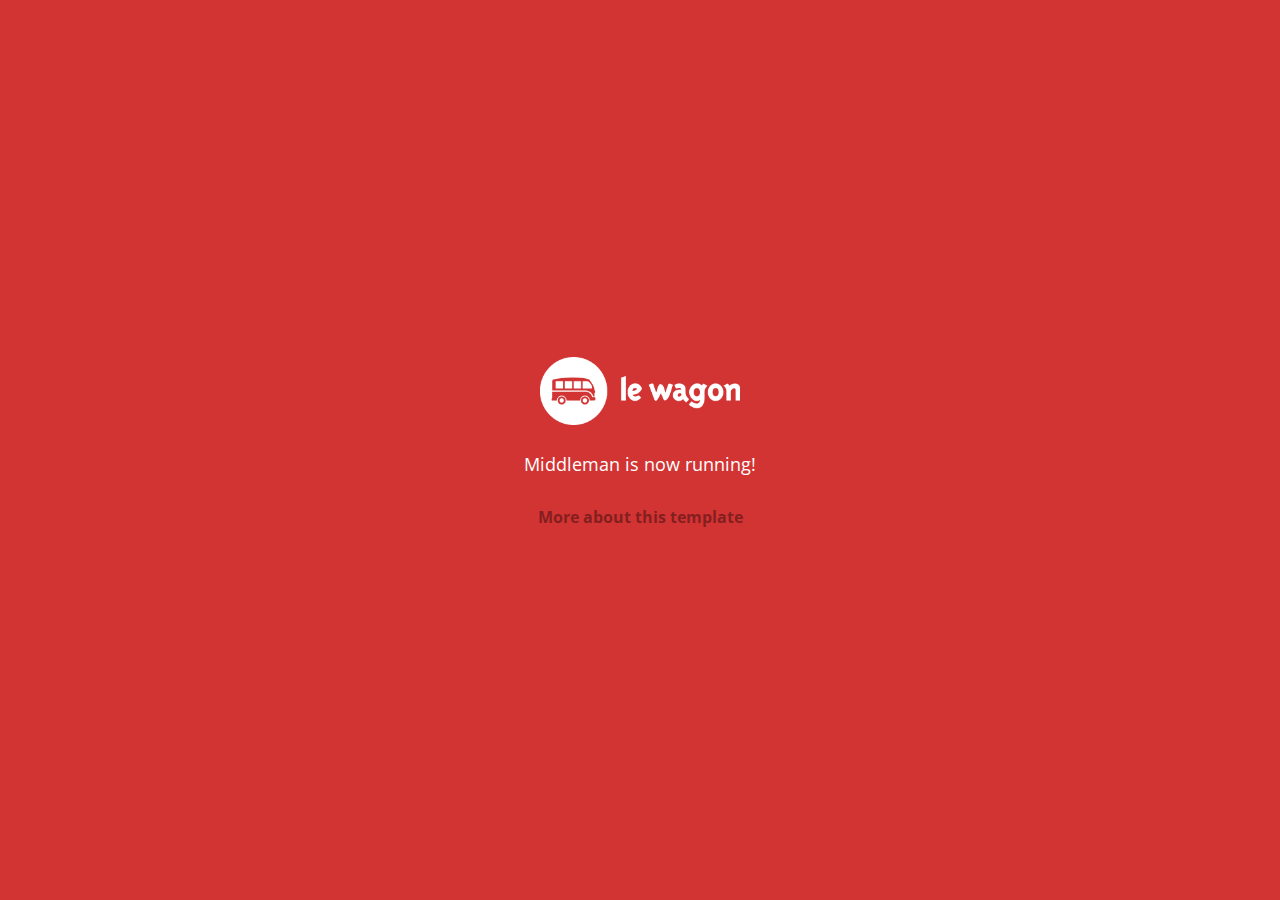
==== index.html @ 52f4a1d8 "Automated commit at 2018-07-30 08:56:24 UTC by middleman-deploy 2.0.0-alpha" ====
<!doctype html>
<html>
  <head>
    <meta charset="utf-8">
    <meta http-equiv="x-ua-compatible" content="ie=edge">
    <meta name="viewport"
          content="width=device-width, initial-scale=1, shrink-to-fit=no">
    <!-- Use the title from a page's frontmatter if it has one -->
    <title>Le Wagon - Middleman</title>
    <link href="stylesheets/application-3c48b980.css" rel="stylesheet" />
    <script src="javascripts/application-93de88c9.js"></script>
    <link href="images/favicon-f15af148.png" rel="icon" type="image/png" />
  </head>
  <body>
    <div id="home">
  <div class="home-content">
    <img src="images/logo-acc9c0ec.png" width="200" alt="Logo" />
    <p>
      Middleman is now running!
    </p>
    <p class="about">
      <a href="about.html">More about this template</a>
    </p>
  </div>
</div>

  </body>
</html>
---- stylesheets/application-3c48b980.css ----
@import url("https://fonts.googleapis.com/css?family=Open+Sans:400,300,700|Raleway:400,100,300,700,500");/*!
 * Bootstrap v3.3.7 (http://getbootstrap.com)
 * Copyright 2011-2016 Twitter, Inc.
 * Licensed under MIT (https://github.com/twbs/bootstrap/blob/master/LICENSE)
 *//*! normalize.css v3.0.3 | MIT License | github.com/necolas/normalize.css */html{font-family:sans-serif;-ms-text-size-adjust:100%;-webkit-text-size-adjust:100%}body{margin:0}article,aside,details,figcaption,figure,footer,header,hgroup,main,menu,nav,section,summary{display:block}audio,canvas,progress,video{display:inline-block;vertical-align:baseline}audio:not([controls]){display:none;height:0}[hidden],template{display:none}a{background-color:transparent}a:active,a:hover{outline:0}abbr[title]{border-bottom:1px dotted}b,strong{font-weight:bold}dfn{font-style:italic}h1{font-size:2em;margin:0.67em 0}mark{background:#ff0;color:#000}small{font-size:80%}sub,sup{font-size:75%;line-height:0;position:relative;vertical-align:baseline}sup{top:-0.5em}sub{bottom:-0.25em}img{border:0}svg:not(:root){overflow:hidden}figure{margin:1em 40px}hr{-webkit-box-sizing:content-box;box-sizing:content-box;height:0}pre{overflow:auto}code,kbd,pre,samp{font-family:monospace, monospace;font-size:1em}button,input,optgroup,select,textarea{color:inherit;font:inherit;margin:0}button{overflow:visible}button,select{text-transform:none}button,html input[type="button"],input[type="reset"],input[type="submit"]{-webkit-appearance:button;cursor:pointer}button[disabled],html input[disabled]{cursor:default}button::-moz-focus-inner,input::-moz-focus-inner{border:0;padding:0}input{line-height:normal}input[type="checkbox"],input[type="radio"]{-webkit-box-sizing:border-box;box-sizing:border-box;padding:0}input[type="number"]::-webkit-inner-spin-button,input[type="number"]::-webkit-outer-spin-button{height:auto}input[type="search"]{-webkit-appearance:textfield;-webkit-box-sizing:content-box;box-sizing:content-box}input[type="search"]::-webkit-search-cancel-button,input[type="search"]::-webkit-search-decoration{-webkit-appearance:none}fieldset{border:1px solid #c0c0c0;margin:0 2px;padding:0.35em 0.625em 0.75em}legend{border:0;padding:0}textarea{overflow:auto}optgroup{font-weight:bold}table{border-collapse:collapse;border-spacing:0}td,th{padding:0}/*! Source: https://github.com/h5bp/html5-boilerplate/blob/master/src/css/main.css */@media print{*,*:before,*:after{background:transparent !important;color:#000 !important;-webkit-box-shadow:none !important;box-shadow:none !important;text-shadow:none !important}a,a:visited{text-decoration:underline}a[href]:after{content:" (" attr(href) ")"}abbr[title]:after{content:" (" attr(title) ")"}a[href^="#"]:after,a[href^="javascript:"]:after{content:""}pre,blockquote{border:1px solid #999;page-break-inside:avoid}thead{display:table-header-group}tr,img{page-break-inside:avoid}img{max-width:100% !important}p,h2,h3{orphans:3;widows:3}h2,h3{page-break-after:avoid}.navbar{display:none}.btn>.caret,.dropup>.btn>.caret{border-top-color:#000 !important}.label{border:1px solid #000}.table{border-collapse:collapse !important}.table td,.table th{background-color:#fff !important}.table-bordered th,.table-bordered td{border:1px solid #ddd !important}}@font-face{font-family:'Glyphicons Halflings';src:url("../assets/bootstrap/glyphicons-halflings-regular-86b6f62b.eot");src:url("../assets/bootstrap/glyphicons-halflings-regular-86b6f62b.eot?#iefix") format("embedded-opentype"),url("../assets/bootstrap/glyphicons-halflings-regular-ca35b697.woff2") format("woff2"),url("../assets/bootstrap/glyphicons-halflings-regular-278e49a8.woff") format("woff"),url("../assets/bootstrap/glyphicons-halflings-regular-44bc1850.ttf") format("truetype"),url("../assets/bootstrap/glyphicons-halflings-regular-de51a849.svg#glyphicons_halflingsregular") format("svg")}.glyphicon{position:relative;top:1px;display:inline-block;font-family:'Glyphicons Halflings';font-style:normal;font-weight:normal;line-height:1;-webkit-font-smoothing:antialiased;-moz-osx-font-smoothing:grayscale}.glyphicon-asterisk:before{content:"\002a"}.glyphicon-plus:before{content:"\002b"}.glyphicon-euro:before,.glyphicon-eur:before{content:"\20ac"}.glyphicon-minus:before{content:"\2212"}.glyphicon-cloud:before{content:"\2601"}.glyphicon-envelope:before{content:"\2709"}.glyphicon-pencil:before{content:"\270f"}.glyphicon-glass:before{content:"\e001"}.glyphicon-music:before{content:"\e002"}.glyphicon-search:before{content:"\e003"}.glyphicon-heart:before{content:"\e005"}.glyphicon-star:before{content:"\e006"}.glyphicon-star-empty:before{content:"\e007"}.glyphicon-user:before{content:"\e008"}.glyphicon-film:before{content:"\e009"}.glyphicon-th-large:before{content:"\e010"}.glyphicon-th:before{content:"\e011"}.glyphicon-th-list:before{content:"\e012"}.glyphicon-ok:before{content:"\e013"}.glyphicon-remove:before{content:"\e014"}.glyphicon-zoom-in:before{content:"\e015"}.glyphicon-zoom-out:before{content:"\e016"}.glyphicon-off:before{content:"\e017"}.glyphicon-signal:before{content:"\e018"}.glyphicon-cog:before{content:"\e019"}.glyphicon-trash:before{content:"\e020"}.glyphicon-home:before{content:"\e021"}.glyphicon-file:before{content:"\e022"}.glyphicon-time:before{content:"\e023"}.glyphicon-road:before{content:"\e024"}.glyphicon-download-alt:before{content:"\e025"}.glyphicon-download:before{content:"\e026"}.glyphicon-upload:before{content:"\e027"}.glyphicon-inbox:before{content:"\e028"}.glyphicon-play-circle:before{content:"\e029"}.glyphicon-repeat:before{content:"\e030"}.glyphicon-refresh:before{content:"\e031"}.glyphicon-list-alt:before{content:"\e032"}.glyphicon-lock:before{content:"\e033"}.glyphicon-flag:before{content:"\e034"}.glyphicon-headphones:before{content:"\e035"}.glyphicon-volume-off:before{content:"\e036"}.glyphicon-volume-down:before{content:"\e037"}.glyphicon-volume-up:before{content:"\e038"}.glyphicon-qrcode:before{content:"\e039"}.glyphicon-barcode:before{content:"\e040"}.glyphicon-tag:before{content:"\e041"}.glyphicon-tags:before{content:"\e042"}.glyphicon-book:before{content:"\e043"}.glyphicon-bookmark:before{content:"\e044"}.glyphicon-print:before{content:"\e045"}.glyphicon-camera:before{content:"\e046"}.glyphicon-font:before{content:"\e047"}.glyphicon-bold:before{content:"\e048"}.glyphicon-italic:before{content:"\e049"}.glyphicon-text-height:before{content:"\e050"}.glyphicon-text-width:before{content:"\e051"}.glyphicon-align-left:before{content:"\e052"}.glyphicon-align-center:before{content:"\e053"}.glyphicon-align-right:before{content:"\e054"}.glyphicon-align-justify:before{content:"\e055"}.glyphicon-list:before{content:"\e056"}.glyphicon-indent-left:before{content:"\e057"}.glyphicon-indent-right:before{content:"\e058"}.glyphicon-facetime-video:before{content:"\e059"}.glyphicon-picture:before{content:"\e060"}.glyphicon-map-marker:before{content:"\e062"}.glyphicon-adjust:before{content:"\e063"}.glyphicon-tint:before{content:"\e064"}.glyphicon-edit:before{content:"\e065"}.glyphicon-share:before{content:"\e066"}.glyphicon-check:before{content:"\e067"}.glyphicon-move:before{content:"\e068"}.glyphicon-step-backward:before{content:"\e069"}.glyphicon-fast-backward:before{content:"\e070"}.glyphicon-backward:before{content:"\e071"}.glyphicon-play:before{content:"\e072"}.glyphicon-pause:before{content:"\e073"}.glyphicon-stop:before{content:"\e074"}.glyphicon-forward:before{content:"\e075"}.glyphicon-fast-forward:before{content:"\e076"}.glyphicon-step-forward:before{content:"\e077"}.glyphicon-eject:before{content:"\e078"}.glyphicon-chevron-left:before{content:"\e079"}.glyphicon-chevron-right:before{content:"\e080"}.glyphicon-plus-sign:before{content:"\e081"}.glyphicon-minus-sign:before{content:"\e082"}.glyphicon-remove-sign:before{content:"\e083"}.glyphicon-ok-sign:before{content:"\e084"}.glyphicon-question-sign:before{content:"\e085"}.glyphicon-info-sign:before{content:"\e086"}.glyphicon-screenshot:before{content:"\e087"}.glyphicon-remove-circle:before{content:"\e088"}.glyphicon-ok-circle:before{content:"\e089"}.glyphicon-ban-circle:before{content:"\e090"}.glyphicon-arrow-left:before{content:"\e091"}.glyphicon-arrow-right:before{content:"\e092"}.glyphicon-arrow-up:before{content:"\e093"}.glyphicon-arrow-down:before{content:"\e094"}.glyphicon-share-alt:before{content:"\e095"}.glyphicon-resize-full:before{content:"\e096"}.glyphicon-resize-small:before{content:"\e097"}.glyphicon-exclamation-sign:before{content:"\e101"}.glyphicon-gift:before{content:"\e102"}.glyphicon-leaf:before{content:"\e103"}.glyphicon-fire:before{content:"\e104"}.glyphicon-eye-open:before{content:"\e105"}.glyphicon-eye-close:before{content:"\e106"}.glyphicon-warning-sign:before{content:"\e107"}.glyphicon-plane:before{content:"\e108"}.glyphicon-calendar:before{content:"\e109"}.glyphicon-random:before{content:"\e110"}.glyphicon-comment:before{content:"\e111"}.glyphicon-magnet:before{content:"\e112"}.glyphicon-chevron-up:before{content:"\e113"}.glyphicon-chevron-down:before{content:"\e114"}.glyphicon-retweet:before{content:"\e115"}.glyphicon-shopping-cart:before{content:"\e116"}.glyphicon-folder-close:before{content:"\e117"}.glyphicon-folder-open:before{content:"\e118"}.glyphicon-resize-vertical:before{content:"\e119"}.glyphicon-resize-horizontal:before{content:"\e120"}.glyphicon-hdd:before{content:"\e121"}.glyphicon-bullhorn:before{content:"\e122"}.glyphicon-bell:before{content:"\e123"}.glyphicon-certificate:before{content:"\e124"}.glyphicon-thumbs-up:before{content:"\e125"}.glyphicon-thumbs-down:before{content:"\e126"}.glyphicon-hand-right:before{content:"\e127"}.glyphicon-hand-left:before{content:"\e128"}.glyphicon-hand-up:before{content:"\e129"}.glyphicon-hand-down:before{content:"\e130"}.glyphicon-circle-arrow-right:before{content:"\e131"}.glyphicon-circle-arrow-left:before{content:"\e132"}.glyphicon-circle-arrow-up:before{content:"\e133"}.glyphicon-circle-arrow-down:before{content:"\e134"}.glyphicon-globe:before{content:"\e135"}.glyphicon-wrench:before{content:"\e136"}.glyphicon-tasks:before{content:"\e137"}.glyphicon-filter:before{content:"\e138"}.glyphicon-briefcase:before{content:"\e139"}.glyphicon-fullscreen:before{content:"\e140"}.glyphicon-dashboard:before{content:"\e141"}.glyphicon-paperclip:before{content:"\e142"}.glyphicon-heart-empty:before{content:"\e143"}.glyphicon-link:before{content:"\e144"}.glyphicon-phone:before{content:"\e145"}.glyphicon-pushpin:before{content:"\e146"}.glyphicon-usd:before{content:"\e148"}.glyphicon-gbp:before{content:"\e149"}.glyphicon-sort:before{content:"\e150"}.glyphicon-sort-by-alphabet:before{content:"\e151"}.glyphicon-sort-by-alphabet-alt:before{content:"\e152"}.glyphicon-sort-by-order:before{content:"\e153"}.glyphicon-sort-by-order-alt:before{content:"\e154"}.glyphicon-sort-by-attributes:before{content:"\e155"}.glyphicon-sort-by-attributes-alt:before{content:"\e156"}.glyphicon-unchecked:before{content:"\e157"}.glyphicon-expand:before{content:"\e158"}.glyphicon-collapse-down:before{content:"\e159"}.glyphicon-collapse-up:before{content:"\e160"}.glyphicon-log-in:before{content:"\e161"}.glyphicon-flash:before{content:"\e162"}.glyphicon-log-out:before{content:"\e163"}.glyphicon-new-window:before{content:"\e164"}.glyphicon-record:before{content:"\e165"}.glyphicon-save:before{content:"\e166"}.glyphicon-open:before{content:"\e167"}.glyphicon-saved:before{content:"\e168"}.glyphicon-import:before{content:"\e169"}.glyphicon-export:before{content:"\e170"}.glyphicon-send:before{content:"\e171"}.glyphicon-floppy-disk:before{content:"\e172"}.glyphicon-floppy-saved:before{content:"\e173"}.glyphicon-floppy-remove:before{content:"\e174"}.glyphicon-floppy-save:before{content:"\e175"}.glyphicon-floppy-open:before{content:"\e176"}.glyphicon-credit-card:before{content:"\e177"}.glyphicon-transfer:before{content:"\e178"}.glyphicon-cutlery:before{content:"\e179"}.glyphicon-header:before{content:"\e180"}.glyphicon-compressed:before{content:"\e181"}.glyphicon-earphone:before{content:"\e182"}.glyphicon-phone-alt:before{content:"\e183"}.glyphicon-tower:before{content:"\e184"}.glyphicon-stats:before{content:"\e185"}.glyphicon-sd-video:before{content:"\e186"}.glyphicon-hd-video:before{content:"\e187"}.glyphicon-subtitles:before{content:"\e188"}.glyphicon-sound-stereo:before{content:"\e189"}.glyphicon-sound-dolby:before{content:"\e190"}.glyphicon-sound-5-1:before{content:"\e191"}.glyphicon-sound-6-1:before{content:"\e192"}.glyphicon-sound-7-1:before{content:"\e193"}.glyphicon-copyright-mark:before{content:"\e194"}.glyphicon-registration-mark:before{content:"\e195"}.glyphicon-cloud-download:before{content:"\e197"}.glyphicon-cloud-upload:before{content:"\e198"}.glyphicon-tree-conifer:before{content:"\e199"}.glyphicon-tree-deciduous:before{content:"\e200"}.glyphicon-cd:before{content:"\e201"}.glyphicon-save-file:before{content:"\e202"}.glyphicon-open-file:before{content:"\e203"}.glyphicon-level-up:before{content:"\e204"}.glyphicon-copy:before{content:"\e205"}.glyphicon-paste:before{content:"\e206"}.glyphicon-alert:before{content:"\e209"}.glyphicon-equalizer:before{content:"\e210"}.glyphicon-king:before{content:"\e211"}.glyphicon-queen:before{content:"\e212"}.glyphicon-pawn:before{content:"\e213"}.glyphicon-bishop:before{content:"\e214"}.glyphicon-knight:before{content:"\e215"}.glyphicon-baby-formula:before{content:"\e216"}.glyphicon-tent:before{content:"\26fa"}.glyphicon-blackboard:before{content:"\e218"}.glyphicon-bed:before{content:"\e219"}.glyphicon-apple:before{content:"\f8ff"}.glyphicon-erase:before{content:"\e221"}.glyphicon-hourglass:before{content:"\231b"}.glyphicon-lamp:before{content:"\e223"}.glyphicon-duplicate:before{content:"\e224"}.glyphicon-piggy-bank:before{content:"\e225"}.glyphicon-scissors:before{content:"\e226"}.glyphicon-bitcoin:before{content:"\e227"}.glyphicon-btc:before{content:"\e227"}.glyphicon-xbt:before{content:"\e227"}.glyphicon-yen:before{content:"\00a5"}.glyphicon-jpy:before{content:"\00a5"}.glyphicon-ruble:before{content:"\20bd"}.glyphicon-rub:before{content:"\20bd"}.glyphicon-scale:before{content:"\e230"}.glyphicon-ice-lolly:before{content:"\e231"}.glyphicon-ice-lolly-tasted:before{content:"\e232"}.glyphicon-education:before{content:"\e233"}.glyphicon-option-horizontal:before{content:"\e234"}.glyphicon-option-vertical:before{content:"\e235"}.glyphicon-menu-hamburger:before{content:"\e236"}.glyphicon-modal-window:before{content:"\e237"}.glyphicon-oil:before{content:"\e238"}.glyphicon-grain:before{content:"\e239"}.glyphicon-sunglasses:before{content:"\e240"}.glyphicon-text-size:before{content:"\e241"}.glyphicon-text-color:before{content:"\e242"}.glyphicon-text-background:before{content:"\e243"}.glyphicon-object-align-top:before{content:"\e244"}.glyphicon-object-align-bottom:before{content:"\e245"}.glyphicon-object-align-horizontal:before{content:"\e246"}.glyphicon-object-align-left:before{content:"\e247"}.glyphicon-object-align-vertical:before{content:"\e248"}.glyphicon-object-align-right:before{content:"\e249"}.glyphicon-triangle-right:before{content:"\e250"}.glyphicon-triangle-left:before{content:"\e251"}.glyphicon-triangle-bottom:before{content:"\e252"}.glyphicon-triangle-top:before{content:"\e253"}.glyphicon-console:before{content:"\e254"}.glyphicon-superscript:before{content:"\e255"}.glyphicon-subscript:before{content:"\e256"}.glyphicon-menu-left:before{content:"\e257"}.glyphicon-menu-right:before{content:"\e258"}.glyphicon-menu-down:before{content:"\e259"}.glyphicon-menu-up:before{content:"\e260"}*{-webkit-box-sizing:border-box;box-sizing:border-box}*:before,*:after{-webkit-box-sizing:border-box;box-sizing:border-box}html{font-size:10px;-webkit-tap-highlight-color:transparent}body{font-family:"Open Sans", "Helvetica", "sans-serif";font-size:18px;line-height:1.42857143;color:#333333;background-color:#F4F4F4}input,button,select,textarea{font-family:inherit;font-size:inherit;line-height:inherit}a{color:#469AE0;text-decoration:none}a:hover,a:focus{color:#1f74ba;text-decoration:underline}a:focus{outline:5px auto -webkit-focus-ring-color;outline-offset:-2px}figure{margin:0}img{vertical-align:middle}.img-responsive{display:block;max-width:100%;height:auto}.img-rounded{border-radius:2px}.img-thumbnail{padding:4px;line-height:1.42857143;background-color:#F4F4F4;border:1px solid #ddd;border-radius:2px;-webkit-transition:all 0.2s ease-in-out;transition:all 0.2s ease-in-out;display:inline-block;max-width:100%;height:auto}.img-circle{border-radius:50%}hr{margin-top:25px;margin-bottom:25px;border:0;border-top:1px solid #eeeeee}.sr-only{position:absolute;width:1px;height:1px;margin:-1px;padding:0;overflow:hidden;clip:rect(0, 0, 0, 0);border:0}.sr-only-focusable:active,.sr-only-focusable:focus{position:static;width:auto;height:auto;margin:0;overflow:visible;clip:auto}[role="button"]{cursor:pointer}h1,h2,h3,h4,h5,h6,.h1,.h2,.h3,.h4,.h5,.h6{font-family:"Raleway", "Helvetica", "sans-serif";font-weight:500;line-height:1.1;color:inherit}h1 small,h1 .small,h2 small,h2 .small,h3 small,h3 .small,h4 small,h4 .small,h5 small,h5 .small,h6 small,h6 .small,.h1 small,.h1 .small,.h2 small,.h2 .small,.h3 small,.h3 .small,.h4 small,.h4 .small,.h5 small,.h5 .small,.h6 small,.h6 .small{font-weight:normal;line-height:1;color:#777777}h1,.h1,h2,.h2,h3,.h3{margin-top:25px;margin-bottom:12.5px}h1 small,h1 .small,.h1 small,.h1 .small,h2 small,h2 .small,.h2 small,.h2 .small,h3 small,h3 .small,.h3 small,.h3 .small{font-size:65%}h4,.h4,h5,.h5,h6,.h6{margin-top:12.5px;margin-bottom:12.5px}h4 small,h4 .small,.h4 small,.h4 .small,h5 small,h5 .small,.h5 small,.h5 .small,h6 small,h6 .small,.h6 small,.h6 .small{font-size:75%}h1,.h1{font-size:46px}h2,.h2{font-size:38px}h3,.h3{font-size:31px}h4,.h4{font-size:23px}h5,.h5{font-size:18px}h6,.h6{font-size:16px}p{margin:0 0 12.5px}.lead{margin-bottom:25px;font-size:20px;font-weight:300;line-height:1.4}@media (min-width: 768px){.lead{font-size:27px}}small,.small{font-size:88%}mark,.mark{background-color:#fcf8e3;padding:.2em}.text-left{text-align:left}.text-right{text-align:right}.text-center{text-align:center}.text-justify{text-align:justify}.text-nowrap{white-space:nowrap}.text-lowercase{text-transform:lowercase}.text-uppercase,.initialism{text-transform:uppercase}.text-capitalize{text-transform:capitalize}.text-muted{color:#777777}.text-primary{color:#469AE0}a.text-primary:hover,a.text-primary:focus{color:#2381d0}.text-success{color:#3c763d}a.text-success:hover,a.text-success:focus{color:#2b542c}.text-info{color:#31708f}a.text-info:hover,a.text-info:focus{color:#245269}.text-warning{color:#8a6d3b}a.text-warning:hover,a.text-warning:focus{color:#66512c}.text-danger{color:#a94442}a.text-danger:hover,a.text-danger:focus{color:#843534}.bg-primary{color:#fff}.bg-primary{background-color:#469AE0}a.bg-primary:hover,a.bg-primary:focus{background-color:#2381d0}.bg-success{background-color:#dff0d8}a.bg-success:hover,a.bg-success:focus{background-color:#c1e2b3}.bg-info{background-color:#d9edf7}a.bg-info:hover,a.bg-info:focus{background-color:#afd9ee}.bg-warning{background-color:#fcf8e3}a.bg-warning:hover,a.bg-warning:focus{background-color:#f7ecb5}.bg-danger{background-color:#f2dede}a.bg-danger:hover,a.bg-danger:focus{background-color:#e4b9b9}.page-header{padding-bottom:11.5px;margin:50px 0 25px;border-bottom:1px solid #eeeeee}ul,ol{margin-top:0;margin-bottom:12.5px}ul ul,ul ol,ol ul,ol ol{margin-bottom:0}.list-unstyled{padding-left:0;list-style:none}.list-inline{padding-left:0;list-style:none;margin-left:-5px}.list-inline>li{display:inline-block;padding-left:5px;padding-right:5px}dl{margin-top:0;margin-bottom:25px}dt,dd{line-height:1.42857143}dt{font-weight:bold}dd{margin-left:0}.dl-horizontal dd:before,.dl-horizontal dd:after{content:" ";display:table}.dl-horizontal dd:after{clear:both}@media (min-width: 768px){.dl-horizontal dt{float:left;width:160px;clear:left;text-align:right;overflow:hidden;text-overflow:ellipsis;white-space:nowrap}.dl-horizontal dd{margin-left:180px}}abbr[title],abbr[data-original-title]{cursor:help;border-bottom:1px dotted #777777}.initialism{font-size:90%}blockquote{padding:12.5px 25px;margin:0 0 25px;font-size:22.5px;border-left:5px solid #eeeeee}blockquote p:last-child,blockquote ul:last-child,blockquote ol:last-child{margin-bottom:0}blockquote footer,blockquote small,blockquote .small{display:block;font-size:80%;line-height:1.42857143;color:#777777}blockquote footer:before,blockquote small:before,blockquote .small:before{content:'\2014 \00A0'}.blockquote-reverse,blockquote.pull-right{padding-right:15px;padding-left:0;border-right:5px solid #eeeeee;border-left:0;text-align:right}.blockquote-reverse footer:before,.blockquote-reverse small:before,.blockquote-reverse .small:before,blockquote.pull-right footer:before,blockquote.pull-right small:before,blockquote.pull-right .small:before{content:''}.blockquote-reverse footer:after,.blockquote-reverse small:after,.blockquote-reverse .small:after,blockquote.pull-right footer:after,blockquote.pull-right small:after,blockquote.pull-right .small:after{content:'\00A0 \2014'}address{margin-bottom:25px;font-style:normal;line-height:1.42857143}code,kbd,pre,samp{font-family:Menlo, Monaco, Consolas, "Courier New", monospace}code{padding:2px 4px;font-size:90%;color:#c7254e;background-color:#f9f2f4;border-radius:2px}kbd{padding:2px 4px;font-size:90%;color:#fff;background-color:#333;border-radius:2px;-webkit-box-shadow:inset 0 -1px 0 rgba(0,0,0,0.25);box-shadow:inset 0 -1px 0 rgba(0,0,0,0.25)}kbd kbd{padding:0;font-size:100%;font-weight:bold;-webkit-box-shadow:none;box-shadow:none}pre{display:block;padding:12px;margin:0 0 12.5px;font-size:17px;line-height:1.42857143;word-break:break-all;word-wrap:break-word;color:#333333;background-color:#f5f5f5;border:1px solid #ccc;border-radius:2px}pre code{padding:0;font-size:inherit;color:inherit;white-space:pre-wrap;background-color:transparent;border-radius:0}.pre-scrollable{max-height:340px;overflow-y:scroll}.container{margin-right:auto;margin-left:auto;padding-left:15px;padding-right:15px}.container:before,.container:after{content:" ";display:table}.container:after{clear:both}@media (min-width: 768px){.container{width:750px}}@media (min-width: 992px){.container{width:970px}}@media (min-width: 1200px){.container{width:1170px}}.container-fluid{margin-right:auto;margin-left:auto;padding-left:15px;padding-right:15px}.container-fluid:before,.container-fluid:after{content:" ";display:table}.container-fluid:after{clear:both}.row{margin-left:-15px;margin-right:-15px}.row:before,.row:after{content:" ";display:table}.row:after{clear:both}.col-xs-1,.col-sm-1,.col-md-1,.col-lg-1,.col-xs-2,.col-sm-2,.col-md-2,.col-lg-2,.col-xs-3,.col-sm-3,.col-md-3,.col-lg-3,.col-xs-4,.col-sm-4,.col-md-4,.col-lg-4,.col-xs-5,.col-sm-5,.col-md-5,.col-lg-5,.col-xs-6,.col-sm-6,.col-md-6,.col-lg-6,.col-xs-7,.col-sm-7,.col-md-7,.col-lg-7,.col-xs-8,.col-sm-8,.col-md-8,.col-lg-8,.col-xs-9,.col-sm-9,.col-md-9,.col-lg-9,.col-xs-10,.col-sm-10,.col-md-10,.col-lg-10,.col-xs-11,.col-sm-11,.col-md-11,.col-lg-11,.col-xs-12,.col-sm-12,.col-md-12,.col-lg-12{position:relative;min-height:1px;padding-left:15px;padding-right:15px}.col-xs-1,.col-xs-2,.col-xs-3,.col-xs-4,.col-xs-5,.col-xs-6,.col-xs-7,.col-xs-8,.col-xs-9,.col-xs-10,.col-xs-11,.col-xs-12{float:left}.col-xs-1{width:8.33333333%}.col-xs-2{width:16.66666667%}.col-xs-3{width:25%}.col-xs-4{width:33.33333333%}.col-xs-5{width:41.66666667%}.col-xs-6{width:50%}.col-xs-7{width:58.33333333%}.col-xs-8{width:66.66666667%}.col-xs-9{width:75%}.col-xs-10{width:83.33333333%}.col-xs-11{width:91.66666667%}.col-xs-12{width:100%}.col-xs-pull-0{right:auto}.col-xs-pull-1{right:8.33333333%}.col-xs-pull-2{right:16.66666667%}.col-xs-pull-3{right:25%}.col-xs-pull-4{right:33.33333333%}.col-xs-pull-5{right:41.66666667%}.col-xs-pull-6{right:50%}.col-xs-pull-7{right:58.33333333%}.col-xs-pull-8{right:66.66666667%}.col-xs-pull-9{right:75%}.col-xs-pull-10{right:83.33333333%}.col-xs-pull-11{right:91.66666667%}.col-xs-pull-12{right:100%}.col-xs-push-0{left:auto}.col-xs-push-1{left:8.33333333%}.col-xs-push-2{left:16.66666667%}.col-xs-push-3{left:25%}.col-xs-push-4{left:33.33333333%}.col-xs-push-5{left:41.66666667%}.col-xs-push-6{left:50%}.col-xs-push-7{left:58.33333333%}.col-xs-push-8{left:66.66666667%}.col-xs-push-9{left:75%}.col-xs-push-10{left:83.33333333%}.col-xs-push-11{left:91.66666667%}.col-xs-push-12{left:100%}.col-xs-offset-0{margin-left:0%}.col-xs-offset-1{margin-left:8.33333333%}.col-xs-offset-2{margin-left:16.66666667%}.col-xs-offset-3{margin-left:25%}.col-xs-offset-4{margin-left:33.33333333%}.col-xs-offset-5{margin-left:41.66666667%}.col-xs-offset-6{margin-left:50%}.col-xs-offset-7{margin-left:58.33333333%}.col-xs-offset-8{margin-left:66.66666667%}.col-xs-offset-9{margin-left:75%}.col-xs-offset-10{margin-left:83.33333333%}.col-xs-offset-11{margin-left:91.66666667%}.col-xs-offset-12{margin-left:100%}@media (min-width: 768px){.col-sm-1,.col-sm-2,.col-sm-3,.col-sm-4,.col-sm-5,.col-sm-6,.col-sm-7,.col-sm-8,.col-sm-9,.col-sm-10,.col-sm-11,.col-sm-12{float:left}.col-sm-1{width:8.33333333%}.col-sm-2{width:16.66666667%}.col-sm-3{width:25%}.col-sm-4{width:33.33333333%}.col-sm-5{width:41.66666667%}.col-sm-6{width:50%}.col-sm-7{width:58.33333333%}.col-sm-8{width:66.66666667%}.col-sm-9{width:75%}.col-sm-10{width:83.33333333%}.col-sm-11{width:91.66666667%}.col-sm-12{width:100%}.col-sm-pull-0{right:auto}.col-sm-pull-1{right:8.33333333%}.col-sm-pull-2{right:16.66666667%}.col-sm-pull-3{right:25%}.col-sm-pull-4{right:33.33333333%}.col-sm-pull-5{right:41.66666667%}.col-sm-pull-6{right:50%}.col-sm-pull-7{right:58.33333333%}.col-sm-pull-8{right:66.66666667%}.col-sm-pull-9{right:75%}.col-sm-pull-10{right:83.33333333%}.col-sm-pull-11{right:91.66666667%}.col-sm-pull-12{right:100%}.col-sm-push-0{left:auto}.col-sm-push-1{left:8.33333333%}.col-sm-push-2{left:16.66666667%}.col-sm-push-3{left:25%}.col-sm-push-4{left:33.33333333%}.col-sm-push-5{left:41.66666667%}.col-sm-push-6{left:50%}.col-sm-push-7{left:58.33333333%}.col-sm-push-8{left:66.66666667%}.col-sm-push-9{left:75%}.col-sm-push-10{left:83.33333333%}.col-sm-push-11{left:91.66666667%}.col-sm-push-12{left:100%}.col-sm-offset-0{margin-left:0%}.col-sm-offset-1{margin-left:8.33333333%}.col-sm-offset-2{margin-left:16.66666667%}.col-sm-offset-3{margin-left:25%}.col-sm-offset-4{margin-left:33.33333333%}.col-sm-offset-5{margin-left:41.66666667%}.col-sm-offset-6{margin-left:50%}.col-sm-offset-7{margin-left:58.33333333%}.col-sm-offset-8{margin-left:66.66666667%}.col-sm-offset-9{margin-left:75%}.col-sm-offset-10{margin-left:83.33333333%}.col-sm-offset-11{margin-left:91.66666667%}.col-sm-offset-12{margin-left:100%}}@media (min-width: 992px){.col-md-1,.col-md-2,.col-md-3,.col-md-4,.col-md-5,.col-md-6,.col-md-7,.col-md-8,.col-md-9,.col-md-10,.col-md-11,.col-md-12{float:left}.col-md-1{width:8.33333333%}.col-md-2{width:16.66666667%}.col-md-3{width:25%}.col-md-4{width:33.33333333%}.col-md-5{width:41.66666667%}.col-md-6{width:50%}.col-md-7{width:58.33333333%}.col-md-8{width:66.66666667%}.col-md-9{width:75%}.col-md-10{width:83.33333333%}.col-md-11{width:91.66666667%}.col-md-12{width:100%}.col-md-pull-0{right:auto}.col-md-pull-1{right:8.33333333%}.col-md-pull-2{right:16.66666667%}.col-md-pull-3{right:25%}.col-md-pull-4{right:33.33333333%}.col-md-pull-5{right:41.66666667%}.col-md-pull-6{right:50%}.col-md-pull-7{right:58.33333333%}.col-md-pull-8{right:66.66666667%}.col-md-pull-9{right:75%}.col-md-pull-10{right:83.33333333%}.col-md-pull-11{right:91.66666667%}.col-md-pull-12{right:100%}.col-md-push-0{left:auto}.col-md-push-1{left:8.33333333%}.col-md-push-2{left:16.66666667%}.col-md-push-3{left:25%}.col-md-push-4{left:33.33333333%}.col-md-push-5{left:41.66666667%}.col-md-push-6{left:50%}.col-md-push-7{left:58.33333333%}.col-md-push-8{left:66.66666667%}.col-md-push-9{left:75%}.col-md-push-10{left:83.33333333%}.col-md-push-11{left:91.66666667%}.col-md-push-12{left:100%}.col-md-offset-0{margin-left:0%}.col-md-offset-1{margin-left:8.33333333%}.col-md-offset-2{margin-left:16.66666667%}.col-md-offset-3{margin-left:25%}.col-md-offset-4{margin-left:33.33333333%}.col-md-offset-5{margin-left:41.66666667%}.col-md-offset-6{margin-left:50%}.col-md-offset-7{margin-left:58.33333333%}.col-md-offset-8{margin-left:66.66666667%}.col-md-offset-9{margin-left:75%}.col-md-offset-10{margin-left:83.33333333%}.col-md-offset-11{margin-left:91.66666667%}.col-md-offset-12{margin-left:100%}}@media (min-width: 1200px){.col-lg-1,.col-lg-2,.col-lg-3,.col-lg-4,.col-lg-5,.col-lg-6,.col-lg-7,.col-lg-8,.col-lg-9,.col-lg-10,.col-lg-11,.col-lg-12{float:left}.col-lg-1{width:8.33333333%}.col-lg-2{width:16.66666667%}.col-lg-3{width:25%}.col-lg-4{width:33.33333333%}.col-lg-5{width:41.66666667%}.col-lg-6{width:50%}.col-lg-7{width:58.33333333%}.col-lg-8{width:66.66666667%}.col-lg-9{width:75%}.col-lg-10{width:83.33333333%}.col-lg-11{width:91.66666667%}.col-lg-12{width:100%}.col-lg-pull-0{right:auto}.col-lg-pull-1{right:8.33333333%}.col-lg-pull-2{right:16.66666667%}.col-lg-pull-3{right:25%}.col-lg-pull-4{right:33.33333333%}.col-lg-pull-5{right:41.66666667%}.col-lg-pull-6{right:50%}.col-lg-pull-7{right:58.33333333%}.col-lg-pull-8{right:66.66666667%}.col-lg-pull-9{right:75%}.col-lg-pull-10{right:83.33333333%}.col-lg-pull-11{right:91.66666667%}.col-lg-pull-12{right:100%}.col-lg-push-0{left:auto}.col-lg-push-1{left:8.33333333%}.col-lg-push-2{left:16.66666667%}.col-lg-push-3{left:25%}.col-lg-push-4{left:33.33333333%}.col-lg-push-5{left:41.66666667%}.col-lg-push-6{left:50%}.col-lg-push-7{left:58.33333333%}.col-lg-push-8{left:66.66666667%}.col-lg-push-9{left:75%}.col-lg-push-10{left:83.33333333%}.col-lg-push-11{left:91.66666667%}.col-lg-push-12{left:100%}.col-lg-offset-0{margin-left:0%}.col-lg-offset-1{margin-left:8.33333333%}.col-lg-offset-2{margin-left:16.66666667%}.col-lg-offset-3{margin-left:25%}.col-lg-offset-4{margin-left:33.33333333%}.col-lg-offset-5{margin-left:41.66666667%}.col-lg-offset-6{margin-left:50%}.col-lg-offset-7{margin-left:58.33333333%}.col-lg-offset-8{margin-left:66.66666667%}.col-lg-offset-9{margin-left:75%}.col-lg-offset-10{margin-left:83.33333333%}.col-lg-offset-11{margin-left:91.66666667%}.col-lg-offset-12{margin-left:100%}}table{background-color:transparent}caption{padding-top:8px;padding-bottom:8px;color:#777777;text-align:left}th{text-align:left}.table{width:100%;max-width:100%;margin-bottom:25px}.table>thead>tr>th,.table>thead>tr>td,.table>tbody>tr>th,.table>tbody>tr>td,.table>tfoot>tr>th,.table>tfoot>tr>td{padding:8px;line-height:1.42857143;vertical-align:top;border-top:1px solid #ddd}.table>thead>tr>th{vertical-align:bottom;border-bottom:2px solid #ddd}.table>caption+thead>tr:first-child>th,.table>caption+thead>tr:first-child>td,.table>colgroup+thead>tr:first-child>th,.table>colgroup+thead>tr:first-child>td,.table>thead:first-child>tr:first-child>th,.table>thead:first-child>tr:first-child>td{border-top:0}.table>tbody+tbody{border-top:2px solid #ddd}.table .table{background-color:#F4F4F4}.table-condensed>thead>tr>th,.table-condensed>thead>tr>td,.table-condensed>tbody>tr>th,.table-condensed>tbody>tr>td,.table-condensed>tfoot>tr>th,.table-condensed>tfoot>tr>td{padding:5px}.table-bordered{border:1px solid #ddd}.table-bordered>thead>tr>th,.table-bordered>thead>tr>td,.table-bordered>tbody>tr>th,.table-bordered>tbody>tr>td,.table-bordered>tfoot>tr>th,.table-bordered>tfoot>tr>td{border:1px solid #ddd}.table-bordered>thead>tr>th,.table-bordered>thead>tr>td{border-bottom-width:2px}.table-striped>tbody>tr:nth-of-type(odd){background-color:#f9f9f9}.table-hover>tbody>tr:hover{background-color:#f5f5f5}table col[class*="col-"]{position:static;float:none;display:table-column}table td[class*="col-"],table th[class*="col-"]{position:static;float:none;display:table-cell}.table>thead>tr>td.active,.table>thead>tr>th.active,.table>thead>tr.active>td,.table>thead>tr.active>th,.table>tbody>tr>td.active,.table>tbody>tr>th.active,.table>tbody>tr.active>td,.table>tbody>tr.active>th,.table>tfoot>tr>td.active,.table>tfoot>tr>th.active,.table>tfoot>tr.active>td,.table>tfoot>tr.active>th{background-color:#f5f5f5}.table-hover>tbody>tr>td.active:hover,.table-hover>tbody>tr>th.active:hover,.table-hover>tbody>tr.active:hover>td,.table-hover>tbody>tr:hover>.active,.table-hover>tbody>tr.active:hover>th{background-color:#e8e8e8}.table>thead>tr>td.success,.table>thead>tr>th.success,.table>thead>tr.success>td,.table>thead>tr.success>th,.table>tbody>tr>td.success,.table>tbody>tr>th.success,.table>tbody>tr.success>td,.table>tbody>tr.success>th,.table>tfoot>tr>td.success,.table>tfoot>tr>th.success,.table>tfoot>tr.success>td,.table>tfoot>tr.success>th{background-color:#dff0d8}.table-hover>tbody>tr>td.success:hover,.table-hover>tbody>tr>th.success:hover,.table-hover>tbody>tr.success:hover>td,.table-hover>tbody>tr:hover>.success,.table-hover>tbody>tr.success:hover>th{background-color:#d0e9c6}.table>thead>tr>td.info,.table>thead>tr>th.info,.table>thead>tr.info>td,.table>thead>tr.info>th,.table>tbody>tr>td.info,.table>tbody>tr>th.info,.table>tbody>tr.info>td,.table>tbody>tr.info>th,.table>tfoot>tr>td.info,.table>tfoot>tr>th.info,.table>tfoot>tr.info>td,.table>tfoot>tr.info>th{background-color:#d9edf7}.table-hover>tbody>tr>td.info:hover,.table-hover>tbody>tr>th.info:hover,.table-hover>tbody>tr.info:hover>td,.table-hover>tbody>tr:hover>.info,.table-hover>tbody>tr.info:hover>th{background-color:#c4e3f3}.table>thead>tr>td.warning,.table>thead>tr>th.warning,.table>thead>tr.warning>td,.table>thead>tr.warning>th,.table>tbody>tr>td.warning,.table>tbody>tr>th.warning,.table>tbody>tr.warning>td,.table>tbody>tr.warning>th,.table>tfoot>tr>td.warning,.table>tfoot>tr>th.warning,.table>tfoot>tr.warning>td,.table>tfoot>tr.warning>th{background-color:#fcf8e3}.table-hover>tbody>tr>td.warning:hover,.table-hover>tbody>tr>th.warning:hover,.table-hover>tbody>tr.warning:hover>td,.table-hover>tbody>tr:hover>.warning,.table-hover>tbody>tr.warning:hover>th{background-color:#faf2cc}.table>thead>tr>td.danger,.table>thead>tr>th.danger,.table>thead>tr.danger>td,.table>thead>tr.danger>th,.table>tbody>tr>td.danger,.table>tbody>tr>th.danger,.table>tbody>tr.danger>td,.table>tbody>tr.danger>th,.table>tfoot>tr>td.danger,.table>tfoot>tr>th.danger,.table>tfoot>tr.danger>td,.table>tfoot>tr.danger>th{background-color:#f2dede}.table-hover>tbody>tr>td.danger:hover,.table-hover>tbody>tr>th.danger:hover,.table-hover>tbody>tr.danger:hover>td,.table-hover>tbody>tr:hover>.danger,.table-hover>tbody>tr.danger:hover>th{background-color:#ebcccc}.table-responsive{overflow-x:auto;min-height:0.01%}@media screen and (max-width: 767px){.table-responsive{width:100%;margin-bottom:18.75px;overflow-y:hidden;-ms-overflow-style:-ms-autohiding-scrollbar;border:1px solid #ddd}.table-responsive>.table{margin-bottom:0}.table-responsive>.table>thead>tr>th,.table-responsive>.table>thead>tr>td,.table-responsive>.table>tbody>tr>th,.table-responsive>.table>tbody>tr>td,.table-responsive>.table>tfoot>tr>th,.table-responsive>.table>tfoot>tr>td{white-space:nowrap}.table-responsive>.table-bordered{border:0}.table-responsive>.table-bordered>thead>tr>th:first-child,.table-responsive>.table-bordered>thead>tr>td:first-child,.table-responsive>.table-bordered>tbody>tr>th:first-child,.table-responsive>.table-bordered>tbody>tr>td:first-child,.table-responsive>.table-bordered>tfoot>tr>th:first-child,.table-responsive>.table-bordered>tfoot>tr>td:first-child{border-left:0}.table-responsive>.table-bordered>thead>tr>th:last-child,.table-responsive>.table-bordered>thead>tr>td:last-child,.table-responsive>.table-bordered>tbody>tr>th:last-child,.table-responsive>.table-bordered>tbody>tr>td:last-child,.table-responsive>.table-bordered>tfoot>tr>th:last-child,.table-responsive>.table-bordered>tfoot>tr>td:last-child{border-right:0}.table-responsive>.table-bordered>tbody>tr:last-child>th,.table-responsive>.table-bordered>tbody>tr:last-child>td,.table-responsive>.table-bordered>tfoot>tr:last-child>th,.table-responsive>.table-bordered>tfoot>tr:last-child>td{border-bottom:0}}fieldset{padding:0;margin:0;border:0;min-width:0}legend{display:block;width:100%;padding:0;margin-bottom:25px;font-size:27px;line-height:inherit;color:#333333;border:0;border-bottom:1px solid #e5e5e5}label{display:inline-block;max-width:100%;margin-bottom:5px;font-weight:bold}input[type="search"]{-webkit-box-sizing:border-box;box-sizing:border-box}input[type="radio"],input[type="checkbox"]{margin:4px 0 0;margin-top:1px \9;line-height:normal}input[type="file"]{display:block}input[type="range"]{display:block;width:100%}select[multiple],select[size]{height:auto}input[type="file"]:focus,input[type="radio"]:focus,input[type="checkbox"]:focus{outline:5px auto -webkit-focus-ring-color;outline-offset:-2px}output{display:block;padding-top:7px;font-size:18px;line-height:1.42857143;color:#000000}.form-control{display:block;width:100%;height:39px;padding:6px 12px;font-size:18px;line-height:1.42857143;color:#000000;background-color:#fff;background-image:none;border:1px solid #ccc;border-radius:2px;-webkit-box-shadow:inset 0 1px 1px rgba(0,0,0,0.075);box-shadow:inset 0 1px 1px rgba(0,0,0,0.075);-webkit-transition:border-color ease-in-out 0.15s, box-shadow ease-in-out 0.15s;-webkit-transition:border-color ease-in-out 0.15s, -webkit-box-shadow ease-in-out 0.15s;transition:border-color ease-in-out 0.15s, -webkit-box-shadow ease-in-out 0.15s;transition:border-color ease-in-out 0.15s, box-shadow ease-in-out 0.15s;transition:border-color ease-in-out 0.15s, box-shadow ease-in-out 0.15s, -webkit-box-shadow ease-in-out 0.15s}.form-control:focus{border-color:#66afe9;outline:0;-webkit-box-shadow:inset 0 1px 1px rgba(0,0,0,0.075),0 0 8px rgba(102,175,233,0.6);box-shadow:inset 0 1px 1px rgba(0,0,0,0.075),0 0 8px rgba(102,175,233,0.6)}.form-control::-moz-placeholder{color:#999;opacity:1}.form-control:-ms-input-placeholder{color:#999}.form-control::-webkit-input-placeholder{color:#999}.form-control::-ms-expand{border:0;background-color:transparent}.form-control[disabled],.form-control[readonly],fieldset[disabled] .form-control{background-color:#eeeeee;opacity:1}.form-control[disabled],fieldset[disabled] .form-control{cursor:not-allowed}textarea.form-control{height:auto}input[type="search"]{-webkit-appearance:none}@media screen and (-webkit-min-device-pixel-ratio: 0){input[type="date"].form-control,input[type="time"].form-control,input[type="datetime-local"].form-control,input[type="month"].form-control{line-height:39px}input[type="date"].input-sm,.input-group-sm>input[type="date"].form-control,.input-group-sm>input[type="date"].input-group-addon,.input-group-sm>.input-group-btn>input[type="date"].btn,.input-group-sm input[type="date"],input[type="time"].input-sm,.input-group-sm>input[type="time"].form-control,.input-group-sm>input[type="time"].input-group-addon,.input-group-sm>.input-group-btn>input[type="time"].btn,.input-group-sm input[type="time"],input[type="datetime-local"].input-sm,.input-group-sm>input[type="datetime-local"].form-control,.input-group-sm>input[type="datetime-local"].input-group-addon,.input-group-sm>.input-group-btn>input[type="datetime-local"].btn,.input-group-sm input[type="datetime-local"],input[type="month"].input-sm,.input-group-sm>input[type="month"].form-control,.input-group-sm>input[type="month"].input-group-addon,.input-group-sm>.input-group-btn>input[type="month"].btn,.input-group-sm input[type="month"]{line-height:36px}input[type="date"].input-lg,.input-group-lg>input[type="date"].form-control,.input-group-lg>input[type="date"].input-group-addon,.input-group-lg>.input-group-btn>input[type="date"].btn,.input-group-lg input[type="date"],input[type="time"].input-lg,.input-group-lg>input[type="time"].form-control,.input-group-lg>input[type="time"].input-group-addon,.input-group-lg>.input-group-btn>input[type="time"].btn,.input-group-lg input[type="time"],input[type="datetime-local"].input-lg,.input-group-lg>input[type="datetime-local"].form-control,.input-group-lg>input[type="datetime-local"].input-group-addon,.input-group-lg>.input-group-btn>input[type="datetime-local"].btn,.input-group-lg input[type="datetime-local"],input[type="month"].input-lg,.input-group-lg>input[type="month"].form-control,.input-group-lg>input[type="month"].input-group-addon,.input-group-lg>.input-group-btn>input[type="month"].btn,.input-group-lg input[type="month"]{line-height:53px}}.form-group{margin-bottom:15px}.radio,.checkbox{position:relative;display:block;margin-top:10px;margin-bottom:10px}.radio label,.checkbox label{min-height:25px;padding-left:20px;margin-bottom:0;font-weight:normal;cursor:pointer}.radio input[type="radio"],.radio-inline input[type="radio"],.checkbox input[type="checkbox"],.checkbox-inline input[type="checkbox"]{position:absolute;margin-left:-20px;margin-top:4px \9}.radio+.radio,.checkbox+.checkbox{margin-top:-5px}.radio-inline,.checkbox-inline{position:relative;display:inline-block;padding-left:20px;margin-bottom:0;vertical-align:middle;font-weight:normal;cursor:pointer}.radio-inline+.radio-inline,.checkbox-inline+.checkbox-inline{margin-top:0;margin-left:10px}input[type="radio"][disabled],input[type="radio"].disabled,fieldset[disabled] input[type="radio"],input[type="checkbox"][disabled],input[type="checkbox"].disabled,fieldset[disabled] input[type="checkbox"]{cursor:not-allowed}.radio-inline.disabled,fieldset[disabled] .radio-inline,.checkbox-inline.disabled,fieldset[disabled] .checkbox-inline{cursor:not-allowed}.radio.disabled label,fieldset[disabled] .radio label,.checkbox.disabled label,fieldset[disabled] .checkbox label{cursor:not-allowed}.form-control-static{padding-top:7px;padding-bottom:7px;margin-bottom:0;min-height:43px}.form-control-static.input-lg,.input-group-lg>.form-control-static.form-control,.input-group-lg>.form-control-static.input-group-addon,.input-group-lg>.input-group-btn>.form-control-static.btn,.form-control-static.input-sm,.input-group-sm>.form-control-static.form-control,.input-group-sm>.form-control-static.input-group-addon,.input-group-sm>.input-group-btn>.form-control-static.btn{padding-left:0;padding-right:0}.input-sm,.input-group-sm>.form-control,.input-group-sm>.input-group-addon,.input-group-sm>.input-group-btn>.btn{height:36px;padding:5px 10px;font-size:16px;line-height:1.5;border-radius:2px}select.input-sm,.input-group-sm>select.form-control,.input-group-sm>select.input-group-addon,.input-group-sm>.input-group-btn>select.btn{height:36px;line-height:36px}textarea.input-sm,.input-group-sm>textarea.form-control,.input-group-sm>textarea.input-group-addon,.input-group-sm>.input-group-btn>textarea.btn,select[multiple].input-sm,.input-group-sm>select[multiple].form-control,.input-group-sm>select[multiple].input-group-addon,.input-group-sm>.input-group-btn>select[multiple].btn{height:auto}.form-group-sm .form-control{height:36px;padding:5px 10px;font-size:16px;line-height:1.5;border-radius:2px}.form-group-sm select.form-control{height:36px;line-height:36px}.form-group-sm textarea.form-control,.form-group-sm select[multiple].form-control{height:auto}.form-group-sm .form-control-static{height:36px;min-height:41px;padding:6px 10px;font-size:16px;line-height:1.5}.input-lg,.input-group-lg>.form-control,.input-group-lg>.input-group-addon,.input-group-lg>.input-group-btn>.btn{height:53px;padding:10px 16px;font-size:23px;line-height:1.3333333;border-radius:2px}select.input-lg,.input-group-lg>select.form-control,.input-group-lg>select.input-group-addon,.input-group-lg>.input-group-btn>select.btn{height:53px;line-height:53px}textarea.input-lg,.input-group-lg>textarea.form-control,.input-group-lg>textarea.input-group-addon,.input-group-lg>.input-group-btn>textarea.btn,select[multiple].input-lg,.input-group-lg>select[multiple].form-control,.input-group-lg>select[multiple].input-group-addon,.input-group-lg>.input-group-btn>select[multiple].btn{height:auto}.form-group-lg .form-control{height:53px;padding:10px 16px;font-size:23px;line-height:1.3333333;border-radius:2px}.form-group-lg select.form-control{height:53px;line-height:53px}.form-group-lg textarea.form-control,.form-group-lg select[multiple].form-control{height:auto}.form-group-lg .form-control-static{height:53px;min-height:48px;padding:11px 16px;font-size:23px;line-height:1.3333333}.has-feedback{position:relative}.has-feedback .form-control{padding-right:48.75px}.form-control-feedback{position:absolute;top:0;right:0;z-index:2;display:block;width:39px;height:39px;line-height:39px;text-align:center;pointer-events:none}.input-lg+.form-control-feedback,.input-group-lg>.form-control+.form-control-feedback,.input-group-lg>.input-group-addon+.form-control-feedback,.input-group-lg>.input-group-btn>.btn+.form-control-feedback,.input-group-lg+.form-control-feedback,.form-group-lg .form-control+.form-control-feedback{width:53px;height:53px;line-height:53px}.input-sm+.form-control-feedback,.input-group-sm>.form-control+.form-control-feedback,.input-group-sm>.input-group-addon+.form-control-feedback,.input-group-sm>.input-group-btn>.btn+.form-control-feedback,.input-group-sm+.form-control-feedback,.form-group-sm .form-control+.form-control-feedback{width:36px;height:36px;line-height:36px}.has-success .help-block,.has-success .control-label,.has-success .radio,.has-success .checkbox,.has-success .radio-inline,.has-success .checkbox-inline,.has-success.radio label,.has-success.checkbox label,.has-success.radio-inline label,.has-success.checkbox-inline label{color:#3c763d}.has-success .form-control{border-color:#3c763d;-webkit-box-shadow:inset 0 1px 1px rgba(0,0,0,0.075);box-shadow:inset 0 1px 1px rgba(0,0,0,0.075)}.has-success .form-control:focus{border-color:#2b542c;-webkit-box-shadow:inset 0 1px 1px rgba(0,0,0,0.075),0 0 6px #67b168;box-shadow:inset 0 1px 1px rgba(0,0,0,0.075),0 0 6px #67b168}.has-success .input-group-addon{color:#3c763d;border-color:#3c763d;background-color:#dff0d8}.has-success .form-control-feedback{color:#3c763d}.has-warning .help-block,.has-warning .control-label,.has-warning .radio,.has-warning .checkbox,.has-warning .radio-inline,.has-warning .checkbox-inline,.has-warning.radio label,.has-warning.checkbox label,.has-warning.radio-inline label,.has-warning.checkbox-inline label{color:#8a6d3b}.has-warning .form-control{border-color:#8a6d3b;-webkit-box-shadow:inset 0 1px 1px rgba(0,0,0,0.075);box-shadow:inset 0 1px 1px rgba(0,0,0,0.075)}.has-warning .form-control:focus{border-color:#66512c;-webkit-box-shadow:inset 0 1px 1px rgba(0,0,0,0.075),0 0 6px #c0a16b;box-shadow:inset 0 1px 1px rgba(0,0,0,0.075),0 0 6px #c0a16b}.has-warning .input-group-addon{color:#8a6d3b;border-color:#8a6d3b;background-color:#fcf8e3}.has-warning .form-control-feedback{color:#8a6d3b}.has-error .help-block,.has-error .control-label,.has-error .radio,.has-error .checkbox,.has-error .radio-inline,.has-error .checkbox-inline,.has-error.radio label,.has-error.checkbox label,.has-error.radio-inline label,.has-error.checkbox-inline label{color:#a94442}.has-error .form-control{border-color:#a94442;-webkit-box-shadow:inset 0 1px 1px rgba(0,0,0,0.075);box-shadow:inset 0 1px 1px rgba(0,0,0,0.075)}.has-error .form-control:focus{border-color:#843534;-webkit-box-shadow:inset 0 1px 1px rgba(0,0,0,0.075),0 0 6px #ce8483;box-shadow:inset 0 1px 1px rgba(0,0,0,0.075),0 0 6px #ce8483}.has-error .input-group-addon{color:#a94442;border-color:#a94442;background-color:#f2dede}.has-error .form-control-feedback{color:#a94442}.has-feedback label ~ .form-control-feedback{top:30px}.has-feedback label.sr-only ~ .form-control-feedback{top:0}.help-block{display:block;margin-top:5px;margin-bottom:10px;color:#737373}@media (min-width: 768px){.form-inline .form-group{display:inline-block;margin-bottom:0;vertical-align:middle}.form-inline .form-control{display:inline-block;width:auto;vertical-align:middle}.form-inline .form-control-static{display:inline-block}.form-inline .input-group{display:inline-table;vertical-align:middle}.form-inline .input-group .input-group-addon,.form-inline .input-group .input-group-btn,.form-inline .input-group .form-control{width:auto}.form-inline .input-group>.form-control{width:100%}.form-inline .control-label{margin-bottom:0;vertical-align:middle}.form-inline .radio,.form-inline .checkbox{display:inline-block;margin-top:0;margin-bottom:0;vertical-align:middle}.form-inline .radio label,.form-inline .checkbox label{padding-left:0}.form-inline .radio input[type="radio"],.form-inline .checkbox input[type="checkbox"]{position:relative;margin-left:0}.form-inline .has-feedback .form-control-feedback{top:0}}.form-horizontal .radio,.form-horizontal .checkbox,.form-horizontal .radio-inline,.form-horizontal .checkbox-inline{margin-top:0;margin-bottom:0;padding-top:7px}.form-horizontal .radio,.form-horizontal .checkbox{min-height:32px}.form-horizontal .form-group{margin-left:-15px;margin-right:-15px}.form-horizontal .form-group:before,.form-horizontal .form-group:after{content:" ";display:table}.form-horizontal .form-group:after{clear:both}@media (min-width: 768px){.form-horizontal .control-label{text-align:right;margin-bottom:0;padding-top:7px}}.form-horizontal .has-feedback .form-control-feedback{right:15px}@media (min-width: 768px){.form-horizontal .form-group-lg .control-label{padding-top:11px;font-size:23px}}@media (min-width: 768px){.form-horizontal .form-group-sm .control-label{padding-top:6px;font-size:16px}}.btn{display:inline-block;margin-bottom:0;font-weight:normal;text-align:center;vertical-align:middle;-ms-touch-action:manipulation;touch-action:manipulation;cursor:pointer;background-image:none;border:1px solid transparent;white-space:nowrap;padding:6px 12px;font-size:18px;line-height:1.42857143;border-radius:2px;-webkit-user-select:none;-moz-user-select:none;-ms-user-select:none;user-select:none}.btn:focus,.btn.focus,.btn:active:focus,.btn:active.focus,.btn.active:focus,.btn.active.focus{outline:5px auto -webkit-focus-ring-color;outline-offset:-2px}.btn:hover,.btn:focus,.btn.focus{color:#333;text-decoration:none}.btn:active,.btn.active{outline:0;background-image:none;-webkit-box-shadow:inset 0 3px 5px rgba(0,0,0,0.125);box-shadow:inset 0 3px 5px rgba(0,0,0,0.125)}.btn.disabled,.btn[disabled],fieldset[disabled] .btn{cursor:not-allowed;opacity:0.65;filter:alpha(opacity=65);-webkit-box-shadow:none;box-shadow:none}a.btn.disabled,fieldset[disabled] a.btn{pointer-events:none}.btn-default{color:#333;background-color:#fff;border-color:#ccc}.btn-default:focus,.btn-default.focus{color:#333;background-color:#e6e6e6;border-color:#8c8c8c}.btn-default:hover{color:#333;background-color:#e6e6e6;border-color:#adadad}.btn-default:active,.btn-default.active,.open>.btn-default.dropdown-toggle{color:#333;background-color:#e6e6e6;border-color:#adadad}.btn-default:active:hover,.btn-default:active:focus,.btn-default:active.focus,.btn-default.active:hover,.btn-default.active:focus,.btn-default.active.focus,.open>.btn-default.dropdown-toggle:hover,.open>.btn-default.dropdown-toggle:focus,.open>.btn-default.dropdown-toggle.focus{color:#333;background-color:#d4d4d4;border-color:#8c8c8c}.btn-default:active,.btn-default.active,.open>.btn-default.dropdown-toggle{background-image:none}.btn-default.disabled:hover,.btn-default.disabled:focus,.btn-default.disabled.focus,.btn-default[disabled]:hover,.btn-default[disabled]:focus,.btn-default[disabled].focus,fieldset[disabled] .btn-default:hover,fieldset[disabled] .btn-default:focus,fieldset[disabled] .btn-default.focus{background-color:#fff;border-color:#ccc}.btn-default .badge{color:#fff;background-color:#333}.btn-primary{color:#fff;background-color:#469AE0;border-color:#308edc}.btn-primary:focus,.btn-primary.focus{color:#fff;background-color:#2381d0;border-color:#144b79}.btn-primary:hover{color:#fff;background-color:#2381d0;border-color:#1e6eb2}.btn-primary:active,.btn-primary.active,.open>.btn-primary.dropdown-toggle{color:#fff;background-color:#2381d0;border-color:#1e6eb2}.btn-primary:active:hover,.btn-primary:active:focus,.btn-primary:active.focus,.btn-primary.active:hover,.btn-primary.active:focus,.btn-primary.active.focus,.open>.btn-primary.dropdown-toggle:hover,.open>.btn-primary.dropdown-toggle:focus,.open>.btn-primary.dropdown-toggle.focus{color:#fff;background-color:#1e6eb2;border-color:#144b79}.btn-primary:active,.btn-primary.active,.open>.btn-primary.dropdown-toggle{background-image:none}.btn-primary.disabled:hover,.btn-primary.disabled:focus,.btn-primary.disabled.focus,.btn-primary[disabled]:hover,.btn-primary[disabled]:focus,.btn-primary[disabled].focus,fieldset[disabled] .btn-primary:hover,fieldset[disabled] .btn-primary:focus,fieldset[disabled] .btn-primary.focus{background-color:#469AE0;border-color:#308edc}.btn-primary .badge{color:#469AE0;background-color:#fff}.btn-success{color:#fff;background-color:#32B796;border-color:#2da386}.btn-success:focus,.btn-success.focus{color:#fff;background-color:#278f75;border-color:#113f34}.btn-success:hover{color:#fff;background-color:#278f75;border-color:#1f735e}.btn-success:active,.btn-success.active,.open>.btn-success.dropdown-toggle{color:#fff;background-color:#278f75;border-color:#1f735e}.btn-success:active:hover,.btn-success:active:focus,.btn-success:active.focus,.btn-success.active:hover,.btn-success.active:focus,.btn-success.active.focus,.open>.btn-success.dropdown-toggle:hover,.open>.btn-success.dropdown-toggle:focus,.open>.btn-success.dropdown-toggle.focus{color:#fff;background-color:#1f735e;border-color:#113f34}.btn-success:active,.btn-success.active,.open>.btn-success.dropdown-toggle{background-image:none}.btn-success.disabled:hover,.btn-success.disabled:focus,.btn-success.disabled.focus,.btn-success[disabled]:hover,.btn-success[disabled]:focus,.btn-success[disabled].focus,fieldset[disabled] .btn-success:hover,fieldset[disabled] .btn-success:focus,fieldset[disabled] .btn-success.focus{background-color:#32B796;border-color:#2da386}.btn-success .badge{color:#32B796;background-color:#fff}.btn-info{color:#fff;background-color:#FDB631;border-color:#fdad18}.btn-info:focus,.btn-info.focus{color:#fff;background-color:#f9a302;border-color:#946101}.btn-info:hover{color:#fff;background-color:#f9a302;border-color:#d58c02}.btn-info:active,.btn-info.active,.open>.btn-info.dropdown-toggle{color:#fff;background-color:#f9a302;border-color:#d58c02}.btn-info:active:hover,.btn-info:active:focus,.btn-info:active.focus,.btn-info.active:hover,.btn-info.active:focus,.btn-info.active.focus,.open>.btn-info.dropdown-toggle:hover,.open>.btn-info.dropdown-toggle:focus,.open>.btn-info.dropdown-toggle.focus{color:#fff;background-color:#d58c02;border-color:#946101}.btn-info:active,.btn-info.active,.open>.btn-info.dropdown-toggle{background-image:none}.btn-info.disabled:hover,.btn-info.disabled:focus,.btn-info.disabled.focus,.btn-info[disabled]:hover,.btn-info[disabled]:focus,.btn-info[disabled].focus,fieldset[disabled] .btn-info:hover,fieldset[disabled] .btn-info:focus,fieldset[disabled] .btn-info.focus{background-color:#FDB631;border-color:#fdad18}.btn-info .badge{color:#FDB631;background-color:#fff}.btn-warning{color:#fff;background-color:#E67E22;border-color:#d67118}.btn-warning:focus,.btn-warning.focus{color:#fff;background-color:#bf6516;border-color:#64350b}.btn-warning:hover{color:#fff;background-color:#bf6516;border-color:#9f5412}.btn-warning:active,.btn-warning.active,.open>.btn-warning.dropdown-toggle{color:#fff;background-color:#bf6516;border-color:#9f5412}.btn-warning:active:hover,.btn-warning:active:focus,.btn-warning:active.focus,.btn-warning.active:hover,.btn-warning.active:focus,.btn-warning.active.focus,.open>.btn-warning.dropdown-toggle:hover,.open>.btn-warning.dropdown-toggle:focus,.open>.btn-warning.dropdown-toggle.focus{color:#fff;background-color:#9f5412;border-color:#64350b}.btn-warning:active,.btn-warning.active,.open>.btn-warning.dropdown-toggle{background-image:none}.btn-warning.disabled:hover,.btn-warning.disabled:focus,.btn-warning.disabled.focus,.btn-warning[disabled]:hover,.btn-warning[disabled]:focus,.btn-warning[disabled].focus,fieldset[disabled] .btn-warning:hover,fieldset[disabled] .btn-warning:focus,fieldset[disabled] .btn-warning.focus{background-color:#E67E22;border-color:#d67118}.btn-warning .badge{color:#E67E22;background-color:#fff}.btn-danger{color:#fff;background-color:#EE5F5B;border-color:#ec4844}.btn-danger:focus,.btn-danger.focus{color:#fff;background-color:#e9322d;border-color:#9f1411}.btn-danger:hover{color:#fff;background-color:#e9322d;border-color:#dc1c17}.btn-danger:active,.btn-danger.active,.open>.btn-danger.dropdown-toggle{color:#fff;background-color:#e9322d;border-color:#dc1c17}.btn-danger:active:hover,.btn-danger:active:focus,.btn-danger:active.focus,.btn-danger.active:hover,.btn-danger.active:focus,.btn-danger.active.focus,.open>.btn-danger.dropdown-toggle:hover,.open>.btn-danger.dropdown-toggle:focus,.open>.btn-danger.dropdown-toggle.focus{color:#fff;background-color:#dc1c17;border-color:#9f1411}.btn-danger:active,.btn-danger.active,.open>.btn-danger.dropdown-toggle{background-image:none}.btn-danger.disabled:hover,.btn-danger.disabled:focus,.btn-danger.disabled.focus,.btn-danger[disabled]:hover,.btn-danger[disabled]:focus,.btn-danger[disabled].focus,fieldset[disabled] .btn-danger:hover,fieldset[disabled] .btn-danger:focus,fieldset[disabled] .btn-danger.focus{background-color:#EE5F5B;border-color:#ec4844}.btn-danger .badge{color:#EE5F5B;background-color:#fff}.btn-link{color:#469AE0;font-weight:normal;border-radius:0}.btn-link,.btn-link:active,.btn-link.active,.btn-link[disabled],fieldset[disabled] .btn-link{background-color:transparent;-webkit-box-shadow:none;box-shadow:none}.btn-link,.btn-link:hover,.btn-link:focus,.btn-link:active{border-color:transparent}.btn-link:hover,.btn-link:focus{color:#1f74ba;text-decoration:underline;background-color:transparent}.btn-link[disabled]:hover,.btn-link[disabled]:focus,fieldset[disabled] .btn-link:hover,fieldset[disabled] .btn-link:focus{color:#777777;text-decoration:none}.btn-lg,.btn-group-lg>.btn{padding:10px 16px;font-size:23px;line-height:1.3333333;border-radius:2px}.btn-sm,.btn-group-sm>.btn{padding:5px 10px;font-size:16px;line-height:1.5;border-radius:2px}.btn-xs,.btn-group-xs>.btn{padding:1px 5px;font-size:16px;line-height:1.5;border-radius:2px}.btn-block{display:block;width:100%}.btn-block+.btn-block{margin-top:5px}input[type="submit"].btn-block,input[type="reset"].btn-block,input[type="button"].btn-block{width:100%}.fade{opacity:0;-webkit-transition:opacity 0.15s linear;transition:opacity 0.15s linear}.fade.in{opacity:1}.collapse{display:none}.collapse.in{display:block}tr.collapse.in{display:table-row}tbody.collapse.in{display:table-row-group}.collapsing{position:relative;height:0;overflow:hidden;-webkit-transition-property:height, visibility;transition-property:height, visibility;-webkit-transition-duration:0.35s;transition-duration:0.35s;-webkit-transition-timing-function:ease;transition-timing-function:ease}.caret{display:inline-block;width:0;height:0;margin-left:2px;vertical-align:middle;border-top:4px dashed;border-top:4px solid \9;border-right:4px solid transparent;border-left:4px solid transparent}.dropup,.dropdown{position:relative}.dropdown-toggle:focus{outline:0}.dropdown-menu{position:absolute;top:100%;left:0;z-index:1000;display:none;float:left;min-width:160px;padding:5px 0;margin:2px 0 0;list-style:none;font-size:18px;text-align:left;background-color:#fff;border:1px solid #ccc;border:1px solid rgba(0,0,0,0.15);border-radius:2px;-webkit-box-shadow:0 6px 12px rgba(0,0,0,0.175);box-shadow:0 6px 12px rgba(0,0,0,0.175);background-clip:padding-box}.dropdown-menu.pull-right{right:0;left:auto}.dropdown-menu .divider{height:1px;margin:11.5px 0;overflow:hidden;background-color:#e5e5e5}.dropdown-menu>li>a{display:block;padding:3px 20px;clear:both;font-weight:normal;line-height:1.42857143;color:#333333;white-space:nowrap}.dropdown-menu>li>a:hover,.dropdown-menu>li>a:focus{text-decoration:none;color:#262626;background-color:#f5f5f5}.dropdown-menu>.active>a,.dropdown-menu>.active>a:hover,.dropdown-menu>.active>a:focus{color:#fff;text-decoration:none;outline:0;background-color:#469AE0}.dropdown-menu>.disabled>a,.dropdown-menu>.disabled>a:hover,.dropdown-menu>.disabled>a:focus{color:#777777}.dropdown-menu>.disabled>a:hover,.dropdown-menu>.disabled>a:focus{text-decoration:none;background-color:transparent;background-image:none;filter:progid:DXImageTransform.Microsoft.gradient(enabled = false);cursor:not-allowed}.open>.dropdown-menu{display:block}.open>a{outline:0}.dropdown-menu-right{left:auto;right:0}.dropdown-menu-left{left:0;right:auto}.dropdown-header{display:block;padding:3px 20px;font-size:16px;line-height:1.42857143;color:#777777;white-space:nowrap}.dropdown-backdrop{position:fixed;left:0;right:0;bottom:0;top:0;z-index:990}.pull-right>.dropdown-menu{right:0;left:auto}.dropup .caret,.navbar-fixed-bottom .dropdown .caret{border-top:0;border-bottom:4px dashed;border-bottom:4px solid \9;content:""}.dropup .dropdown-menu,.navbar-fixed-bottom .dropdown .dropdown-menu{top:auto;bottom:100%;margin-bottom:2px}@media (min-width: 768px){.navbar-right .dropdown-menu{right:0;left:auto}.navbar-right .dropdown-menu-left{left:0;right:auto}}.btn-group,.btn-group-vertical{position:relative;display:inline-block;vertical-align:middle}.btn-group>.btn,.btn-group-vertical>.btn{position:relative;float:left}.btn-group>.btn:hover,.btn-group>.btn:focus,.btn-group>.btn:active,.btn-group>.btn.active,.btn-group-vertical>.btn:hover,.btn-group-vertical>.btn:focus,.btn-group-vertical>.btn:active,.btn-group-vertical>.btn.active{z-index:2}.btn-group .btn+.btn,.btn-group .btn+.btn-group,.btn-group .btn-group+.btn,.btn-group .btn-group+.btn-group{margin-left:-1px}.btn-toolbar{margin-left:-5px}.btn-toolbar:before,.btn-toolbar:after{content:" ";display:table}.btn-toolbar:after{clear:both}.btn-toolbar .btn,.btn-toolbar .btn-group,.btn-toolbar .input-group{float:left}.btn-toolbar>.btn,.btn-toolbar>.btn-group,.btn-toolbar>.input-group{margin-left:5px}.btn-group>.btn:not(:first-child):not(:last-child):not(.dropdown-toggle){border-radius:0}.btn-group>.btn:first-child{margin-left:0}.btn-group>.btn:first-child:not(:last-child):not(.dropdown-toggle){border-bottom-right-radius:0;border-top-right-radius:0}.btn-group>.btn:last-child:not(:first-child),.btn-group>.dropdown-toggle:not(:first-child){border-bottom-left-radius:0;border-top-left-radius:0}.btn-group>.btn-group{float:left}.btn-group>.btn-group:not(:first-child):not(:last-child)>.btn{border-radius:0}.btn-group>.btn-group:first-child:not(:last-child)>.btn:last-child,.btn-group>.btn-group:first-child:not(:last-child)>.dropdown-toggle{border-bottom-right-radius:0;border-top-right-radius:0}.btn-group>.btn-group:last-child:not(:first-child)>.btn:first-child{border-bottom-left-radius:0;border-top-left-radius:0}.btn-group .dropdown-toggle:active,.btn-group.open .dropdown-toggle{outline:0}.btn-group>.btn+.dropdown-toggle{padding-left:8px;padding-right:8px}.btn-group>.btn-lg+.dropdown-toggle,.btn-group-lg.btn-group>.btn+.dropdown-toggle{padding-left:12px;padding-right:12px}.btn-group.open .dropdown-toggle{-webkit-box-shadow:inset 0 3px 5px rgba(0,0,0,0.125);box-shadow:inset 0 3px 5px rgba(0,0,0,0.125)}.btn-group.open .dropdown-toggle.btn-link{-webkit-box-shadow:none;box-shadow:none}.btn .caret{margin-left:0}.btn-lg .caret,.btn-group-lg>.btn .caret{border-width:5px 5px 0;border-bottom-width:0}.dropup .btn-lg .caret,.dropup .btn-group-lg>.btn .caret{border-width:0 5px 5px}.btn-group-vertical>.btn,.btn-group-vertical>.btn-group,.btn-group-vertical>.btn-group>.btn{display:block;float:none;width:100%;max-width:100%}.btn-group-vertical>.btn-group:before,.btn-group-vertical>.btn-group:after{content:" ";display:table}.btn-group-vertical>.btn-group:after{clear:both}.btn-group-vertical>.btn-group>.btn{float:none}.btn-group-vertical>.btn+.btn,.btn-group-vertical>.btn+.btn-group,.btn-group-vertical>.btn-group+.btn,.btn-group-vertical>.btn-group+.btn-group{margin-top:-1px;margin-left:0}.btn-group-vertical>.btn:not(:first-child):not(:last-child){border-radius:0}.btn-group-vertical>.btn:first-child:not(:last-child){border-top-right-radius:2px;border-top-left-radius:2px;border-bottom-right-radius:0;border-bottom-left-radius:0}.btn-group-vertical>.btn:last-child:not(:first-child){border-top-right-radius:0;border-top-left-radius:0;border-bottom-right-radius:2px;border-bottom-left-radius:2px}.btn-group-vertical>.btn-group:not(:first-child):not(:last-child)>.btn{border-radius:0}.btn-group-vertical>.btn-group:first-child:not(:last-child)>.btn:last-child,.btn-group-vertical>.btn-group:first-child:not(:last-child)>.dropdown-toggle{border-bottom-right-radius:0;border-bottom-left-radius:0}.btn-group-vertical>.btn-group:last-child:not(:first-child)>.btn:first-child{border-top-right-radius:0;border-top-left-radius:0}.btn-group-justified{display:table;width:100%;table-layout:fixed;border-collapse:separate}.btn-group-justified>.btn,.btn-group-justified>.btn-group{float:none;display:table-cell;width:1%}.btn-group-justified>.btn-group .btn{width:100%}.btn-group-justified>.btn-group .dropdown-menu{left:auto}[data-toggle="buttons"]>.btn input[type="radio"],[data-toggle="buttons"]>.btn input[type="checkbox"],[data-toggle="buttons"]>.btn-group>.btn input[type="radio"],[data-toggle="buttons"]>.btn-group>.btn input[type="checkbox"]{position:absolute;clip:rect(0, 0, 0, 0);pointer-events:none}.input-group{position:relative;display:table;border-collapse:separate}.input-group[class*="col-"]{float:none;padding-left:0;padding-right:0}.input-group .form-control{position:relative;z-index:2;float:left;width:100%;margin-bottom:0}.input-group .form-control:focus{z-index:3}.input-group-addon,.input-group-btn,.input-group .form-control{display:table-cell}.input-group-addon:not(:first-child):not(:last-child),.input-group-btn:not(:first-child):not(:last-child),.input-group .form-control:not(:first-child):not(:last-child){border-radius:0}.input-group-addon,.input-group-btn{width:1%;white-space:nowrap;vertical-align:middle}.input-group-addon{padding:6px 12px;font-size:18px;font-weight:normal;line-height:1;color:#000000;text-align:center;background-color:#eeeeee;border:1px solid #ccc;border-radius:2px}.input-group-addon.input-sm,.input-group-sm>.input-group-addon,.input-group-sm>.input-group-btn>.input-group-addon.btn{padding:5px 10px;font-size:16px;border-radius:2px}.input-group-addon.input-lg,.input-group-lg>.input-group-addon,.input-group-lg>.input-group-btn>.input-group-addon.btn{padding:10px 16px;font-size:23px;border-radius:2px}.input-group-addon input[type="radio"],.input-group-addon input[type="checkbox"]{margin-top:0}.input-group .form-control:first-child,.input-group-addon:first-child,.input-group-btn:first-child>.btn,.input-group-btn:first-child>.btn-group>.btn,.input-group-btn:first-child>.dropdown-toggle,.input-group-btn:last-child>.btn:not(:last-child):not(.dropdown-toggle),.input-group-btn:last-child>.btn-group:not(:last-child)>.btn{border-bottom-right-radius:0;border-top-right-radius:0}.input-group-addon:first-child{border-right:0}.input-group .form-control:last-child,.input-group-addon:last-child,.input-group-btn:last-child>.btn,.input-group-btn:last-child>.btn-group>.btn,.input-group-btn:last-child>.dropdown-toggle,.input-group-btn:first-child>.btn:not(:first-child),.input-group-btn:first-child>.btn-group:not(:first-child)>.btn{border-bottom-left-radius:0;border-top-left-radius:0}.input-group-addon:last-child{border-left:0}.input-group-btn{position:relative;font-size:0;white-space:nowrap}.input-group-btn>.btn{position:relative}.input-group-btn>.btn+.btn{margin-left:-1px}.input-group-btn>.btn:hover,.input-group-btn>.btn:focus,.input-group-btn>.btn:active{z-index:2}.input-group-btn:first-child>.btn,.input-group-btn:first-child>.btn-group{margin-right:-1px}.input-group-btn:last-child>.btn,.input-group-btn:last-child>.btn-group{z-index:2;margin-left:-1px}.nav{margin-bottom:0;padding-left:0;list-style:none}.nav:before,.nav:after{content:" ";display:table}.nav:after{clear:both}.nav>li{position:relative;display:block}.nav>li>a{position:relative;display:block;padding:10px 15px}.nav>li>a:hover,.nav>li>a:focus{text-decoration:none;background-color:#eeeeee}.nav>li.disabled>a{color:#777777}.nav>li.disabled>a:hover,.nav>li.disabled>a:focus{color:#777777;text-decoration:none;background-color:transparent;cursor:not-allowed}.nav .open>a,.nav .open>a:hover,.nav .open>a:focus{background-color:#eeeeee;border-color:#469AE0}.nav .nav-divider{height:1px;margin:11.5px 0;overflow:hidden;background-color:#e5e5e5}.nav>li>a>img{max-width:none}.nav-tabs{border-bottom:1px solid #ddd}.nav-tabs>li{float:left;margin-bottom:-1px}.nav-tabs>li>a{margin-right:2px;line-height:1.42857143;border:1px solid transparent;border-radius:2px 2px 0 0}.nav-tabs>li>a:hover{border-color:#eeeeee #eeeeee #ddd}.nav-tabs>li.active>a,.nav-tabs>li.active>a:hover,.nav-tabs>li.active>a:focus{color:#000000;background-color:#F4F4F4;border:1px solid #ddd;border-bottom-color:transparent;cursor:default}.nav-pills>li{float:left}.nav-pills>li>a{border-radius:2px}.nav-pills>li+li{margin-left:2px}.nav-pills>li.active>a,.nav-pills>li.active>a:hover,.nav-pills>li.active>a:focus{color:#fff;background-color:#469AE0}.nav-stacked>li{float:none}.nav-stacked>li+li{margin-top:2px;margin-left:0}.nav-justified,.nav-tabs.nav-justified{width:100%}.nav-justified>li,.nav-tabs.nav-justified>li{float:none}.nav-justified>li>a,.nav-tabs.nav-justified>li>a{text-align:center;margin-bottom:5px}.nav-justified>.dropdown .dropdown-menu{top:auto;left:auto}@media (min-width: 768px){.nav-justified>li,.nav-tabs.nav-justified>li{display:table-cell;width:1%}.nav-justified>li>a,.nav-tabs.nav-justified>li>a{margin-bottom:0}}.nav-tabs-justified,.nav-tabs.nav-justified{border-bottom:0}.nav-tabs-justified>li>a,.nav-tabs.nav-justified>li>a{margin-right:0;border-radius:2px}.nav-tabs-justified>.active>a,.nav-tabs.nav-justified>.active>a,.nav-tabs-justified>.active>a:hover,.nav-tabs.nav-justified>.active>a:hover,.nav-tabs-justified>.active>a:focus,.nav-tabs.nav-justified>.active>a:focus{border:1px solid #ddd}@media (min-width: 768px){.nav-tabs-justified>li>a,.nav-tabs.nav-justified>li>a{border-bottom:1px solid #ddd;border-radius:2px 2px 0 0}.nav-tabs-justified>.active>a,.nav-tabs.nav-justified>.active>a,.nav-tabs-justified>.active>a:hover,.nav-tabs.nav-justified>.active>a:hover,.nav-tabs-justified>.active>a:focus,.nav-tabs.nav-justified>.active>a:focus{border-bottom-color:#F4F4F4}}.tab-content>.tab-pane{display:none}.tab-content>.active{display:block}.nav-tabs .dropdown-menu{margin-top:-1px;border-top-right-radius:0;border-top-left-radius:0}.navbar{position:relative;min-height:50px;margin-bottom:25px;border:1px solid transparent}.navbar:before,.navbar:after{content:" ";display:table}.navbar:after{clear:both}@media (min-width: 768px){.navbar{border-radius:2px}}.navbar-header:before,.navbar-header:after{content:" ";display:table}.navbar-header:after{clear:both}@media (min-width: 768px){.navbar-header{float:left}}.navbar-collapse{overflow-x:visible;padding-right:15px;padding-left:15px;border-top:1px solid transparent;-webkit-box-shadow:inset 0 1px 0 rgba(255,255,255,0.1);box-shadow:inset 0 1px 0 rgba(255,255,255,0.1);-webkit-overflow-scrolling:touch}.navbar-collapse:before,.navbar-collapse:after{content:" ";display:table}.navbar-collapse:after{clear:both}.navbar-collapse.in{overflow-y:auto}@media (min-width: 768px){.navbar-collapse{width:auto;border-top:0;-webkit-box-shadow:none;box-shadow:none}.navbar-collapse.collapse{display:block !important;height:auto !important;padding-bottom:0;overflow:visible !important}.navbar-collapse.in{overflow-y:visible}.navbar-fixed-top .navbar-collapse,.navbar-static-top .navbar-collapse,.navbar-fixed-bottom .navbar-collapse{padding-left:0;padding-right:0}}.navbar-fixed-top .navbar-collapse,.navbar-fixed-bottom .navbar-collapse{max-height:340px}@media (max-device-width: 480px) and (orientation: landscape){.navbar-fixed-top .navbar-collapse,.navbar-fixed-bottom .navbar-collapse{max-height:200px}}.container>.navbar-header,.container>.navbar-collapse,.container-fluid>.navbar-header,.container-fluid>.navbar-collapse{margin-right:-15px;margin-left:-15px}@media (min-width: 768px){.container>.navbar-header,.container>.navbar-collapse,.container-fluid>.navbar-header,.container-fluid>.navbar-collapse{margin-right:0;margin-left:0}}.navbar-static-top{z-index:1000;border-width:0 0 1px}@media (min-width: 768px){.navbar-static-top{border-radius:0}}.navbar-fixed-top,.navbar-fixed-bottom{position:fixed;right:0;left:0;z-index:1030}@media (min-width: 768px){.navbar-fixed-top,.navbar-fixed-bottom{border-radius:0}}.navbar-fixed-top{top:0;border-width:0 0 1px}.navbar-fixed-bottom{bottom:0;margin-bottom:0;border-width:1px 0 0}.navbar-brand{float:left;padding:12.5px 15px;font-size:23px;line-height:25px;height:50px}.navbar-brand:hover,.navbar-brand:focus{text-decoration:none}.navbar-brand>img{display:block}@media (min-width: 768px){.navbar>.container .navbar-brand,.navbar>.container-fluid .navbar-brand{margin-left:-15px}}.navbar-toggle{position:relative;float:right;margin-right:15px;padding:9px 10px;margin-top:8px;margin-bottom:8px;background-color:transparent;background-image:none;border:1px solid transparent;border-radius:2px}.navbar-toggle:focus{outline:0}.navbar-toggle .icon-bar{display:block;width:22px;height:2px;border-radius:1px}.navbar-toggle .icon-bar+.icon-bar{margin-top:4px}@media (min-width: 768px){.navbar-toggle{display:none}}.navbar-nav{margin:6.25px -15px}.navbar-nav>li>a{padding-top:10px;padding-bottom:10px;line-height:25px}@media (max-width: 767px){.navbar-nav .open .dropdown-menu{position:static;float:none;width:auto;margin-top:0;background-color:transparent;border:0;-webkit-box-shadow:none;box-shadow:none}.navbar-nav .open .dropdown-menu>li>a,.navbar-nav .open .dropdown-menu .dropdown-header{padding:5px 15px 5px 25px}.navbar-nav .open .dropdown-menu>li>a{line-height:25px}.navbar-nav .open .dropdown-menu>li>a:hover,.navbar-nav .open .dropdown-menu>li>a:focus{background-image:none}}@media (min-width: 768px){.navbar-nav{float:left;margin:0}.navbar-nav>li{float:left}.navbar-nav>li>a{padding-top:12.5px;padding-bottom:12.5px}}.navbar-form{margin-left:-15px;margin-right:-15px;padding:10px 15px;border-top:1px solid transparent;border-bottom:1px solid transparent;-webkit-box-shadow:inset 0 1px 0 rgba(255,255,255,0.1),0 1px 0 rgba(255,255,255,0.1);box-shadow:inset 0 1px 0 rgba(255,255,255,0.1),0 1px 0 rgba(255,255,255,0.1);margin-top:5.5px;margin-bottom:5.5px}@media (min-width: 768px){.navbar-form .form-group{display:inline-block;margin-bottom:0;vertical-align:middle}.navbar-form .form-control{display:inline-block;width:auto;vertical-align:middle}.navbar-form .form-control-static{display:inline-block}.navbar-form .input-group{display:inline-table;vertical-align:middle}.navbar-form .input-group .input-group-addon,.navbar-form .input-group .input-group-btn,.navbar-form .input-group .form-control{width:auto}.navbar-form .input-group>.form-control{width:100%}.navbar-form .control-label{margin-bottom:0;vertical-align:middle}.navbar-form .radio,.navbar-form .checkbox{display:inline-block;margin-top:0;margin-bottom:0;vertical-align:middle}.navbar-form .radio label,.navbar-form .checkbox label{padding-left:0}.navbar-form .radio input[type="radio"],.navbar-form .checkbox input[type="checkbox"]{position:relative;margin-left:0}.navbar-form .has-feedback .form-control-feedback{top:0}}@media (max-width: 767px){.navbar-form .form-group{margin-bottom:5px}.navbar-form .form-group:last-child{margin-bottom:0}}@media (min-width: 768px){.navbar-form{width:auto;border:0;margin-left:0;margin-right:0;padding-top:0;padding-bottom:0;-webkit-box-shadow:none;box-shadow:none}}.navbar-nav>li>.dropdown-menu{margin-top:0;border-top-right-radius:0;border-top-left-radius:0}.navbar-fixed-bottom .navbar-nav>li>.dropdown-menu{margin-bottom:0;border-top-right-radius:2px;border-top-left-radius:2px;border-bottom-right-radius:0;border-bottom-left-radius:0}.navbar-btn{margin-top:5.5px;margin-bottom:5.5px}.navbar-btn.btn-sm,.btn-group-sm>.navbar-btn.btn{margin-top:7px;margin-bottom:7px}.navbar-btn.btn-xs,.btn-group-xs>.navbar-btn.btn{margin-top:14px;margin-bottom:14px}.navbar-text{margin-top:12.5px;margin-bottom:12.5px}@media (min-width: 768px){.navbar-text{float:left;margin-left:15px;margin-right:15px}}@media (min-width: 768px){.navbar-left{float:left !important}.navbar-right{float:right !important;margin-right:-15px}.navbar-right ~ .navbar-right{margin-right:0}}.navbar-default{background-color:#f8f8f8;border-color:#e7e7e7}.navbar-default .navbar-brand{color:#777}.navbar-default .navbar-brand:hover,.navbar-default .navbar-brand:focus{color:#5e5e5e;background-color:transparent}.navbar-default .navbar-text{color:#777}.navbar-default .navbar-nav>li>a{color:#777}.navbar-default .navbar-nav>li>a:hover,.navbar-default .navbar-nav>li>a:focus{color:#333;background-color:transparent}.navbar-default .navbar-nav>.active>a,.navbar-default .navbar-nav>.active>a:hover,.navbar-default .navbar-nav>.active>a:focus{color:#555;background-color:#e7e7e7}.navbar-default .navbar-nav>.disabled>a,.navbar-default .navbar-nav>.disabled>a:hover,.navbar-default .navbar-nav>.disabled>a:focus{color:#ccc;background-color:transparent}.navbar-default .navbar-toggle{border-color:#ddd}.navbar-default .navbar-toggle:hover,.navbar-default .navbar-toggle:focus{background-color:#ddd}.navbar-default .navbar-toggle .icon-bar{background-color:#888}.navbar-default .navbar-collapse,.navbar-default .navbar-form{border-color:#e7e7e7}.navbar-default .navbar-nav>.open>a,.navbar-default .navbar-nav>.open>a:hover,.navbar-default .navbar-nav>.open>a:focus{background-color:#e7e7e7;color:#555}@media (max-width: 767px){.navbar-default .navbar-nav .open .dropdown-menu>li>a{color:#777}.navbar-default .navbar-nav .open .dropdown-menu>li>a:hover,.navbar-default .navbar-nav .open .dropdown-menu>li>a:focus{color:#333;background-color:transparent}.navbar-default .navbar-nav .open .dropdown-menu>.active>a,.navbar-default .navbar-nav .open .dropdown-menu>.active>a:hover,.navbar-default .navbar-nav .open .dropdown-menu>.active>a:focus{color:#555;background-color:#e7e7e7}.navbar-default .navbar-nav .open .dropdown-menu>.disabled>a,.navbar-default .navbar-nav .open .dropdown-menu>.disabled>a:hover,.navbar-default .navbar-nav .open .dropdown-menu>.disabled>a:focus{color:#ccc;background-color:transparent}}.navbar-default .navbar-link{color:#777}.navbar-default .navbar-link:hover{color:#333}.navbar-default .btn-link{color:#777}.navbar-default .btn-link:hover,.navbar-default .btn-link:focus{color:#333}.navbar-default .btn-link[disabled]:hover,.navbar-default .btn-link[disabled]:focus,fieldset[disabled] .navbar-default .btn-link:hover,fieldset[disabled] .navbar-default .btn-link:focus{color:#ccc}.navbar-inverse{background-color:#222;border-color:#090909}.navbar-inverse .navbar-brand{color:#9d9d9d}.navbar-inverse .navbar-brand:hover,.navbar-inverse .navbar-brand:focus{color:#fff;background-color:transparent}.navbar-inverse .navbar-text{color:#9d9d9d}.navbar-inverse .navbar-nav>li>a{color:#9d9d9d}.navbar-inverse .navbar-nav>li>a:hover,.navbar-inverse .navbar-nav>li>a:focus{color:#fff;background-color:transparent}.navbar-inverse .navbar-nav>.active>a,.navbar-inverse .navbar-nav>.active>a:hover,.navbar-inverse .navbar-nav>.active>a:focus{color:#fff;background-color:#090909}.navbar-inverse .navbar-nav>.disabled>a,.navbar-inverse .navbar-nav>.disabled>a:hover,.navbar-inverse .navbar-nav>.disabled>a:focus{color:#444;background-color:transparent}.navbar-inverse .navbar-toggle{border-color:#333}.navbar-inverse .navbar-toggle:hover,.navbar-inverse .navbar-toggle:focus{background-color:#333}.navbar-inverse .navbar-toggle .icon-bar{background-color:#fff}.navbar-inverse .navbar-collapse,.navbar-inverse .navbar-form{border-color:#101010}.navbar-inverse .navbar-nav>.open>a,.navbar-inverse .navbar-nav>.open>a:hover,.navbar-inverse .navbar-nav>.open>a:focus{background-color:#090909;color:#fff}@media (max-width: 767px){.navbar-inverse .navbar-nav .open .dropdown-menu>.dropdown-header{border-color:#090909}.navbar-inverse .navbar-nav .open .dropdown-menu .divider{background-color:#090909}.navbar-inverse .navbar-nav .open .dropdown-menu>li>a{color:#9d9d9d}.navbar-inverse .navbar-nav .open .dropdown-menu>li>a:hover,.navbar-inverse .navbar-nav .open .dropdown-menu>li>a:focus{color:#fff;background-color:transparent}.navbar-inverse .navbar-nav .open .dropdown-menu>.active>a,.navbar-inverse .navbar-nav .open .dropdown-menu>.active>a:hover,.navbar-inverse .navbar-nav .open .dropdown-menu>.active>a:focus{color:#fff;background-color:#090909}.navbar-inverse .navbar-nav .open .dropdown-menu>.disabled>a,.navbar-inverse .navbar-nav .open .dropdown-menu>.disabled>a:hover,.navbar-inverse .navbar-nav .open .dropdown-menu>.disabled>a:focus{color:#444;background-color:transparent}}.navbar-inverse .navbar-link{color:#9d9d9d}.navbar-inverse .navbar-link:hover{color:#fff}.navbar-inverse .btn-link{color:#9d9d9d}.navbar-inverse .btn-link:hover,.navbar-inverse .btn-link:focus{color:#fff}.navbar-inverse .btn-link[disabled]:hover,.navbar-inverse .btn-link[disabled]:focus,fieldset[disabled] .navbar-inverse .btn-link:hover,fieldset[disabled] .navbar-inverse .btn-link:focus{color:#444}.breadcrumb{padding:8px 15px;margin-bottom:25px;list-style:none;background-color:#f5f5f5;border-radius:2px}.breadcrumb>li{display:inline-block}.breadcrumb>li+li:before{content:"/ ";padding:0 5px;color:#ccc}.breadcrumb>.active{color:#777777}.pagination{display:inline-block;padding-left:0;margin:25px 0;border-radius:2px}.pagination>li{display:inline}.pagination>li>a,.pagination>li>span{position:relative;float:left;padding:6px 12px;line-height:1.42857143;text-decoration:none;color:#469AE0;background-color:#fff;border:1px solid #ddd;margin-left:-1px}.pagination>li:first-child>a,.pagination>li:first-child>span{margin-left:0;border-bottom-left-radius:2px;border-top-left-radius:2px}.pagination>li:last-child>a,.pagination>li:last-child>span{border-bottom-right-radius:2px;border-top-right-radius:2px}.pagination>li>a:hover,.pagination>li>a:focus,.pagination>li>span:hover,.pagination>li>span:focus{z-index:2;color:#1f74ba;background-color:#eeeeee;border-color:#ddd}.pagination>.active>a,.pagination>.active>a:hover,.pagination>.active>a:focus,.pagination>.active>span,.pagination>.active>span:hover,.pagination>.active>span:focus{z-index:3;color:#fff;background-color:#469AE0;border-color:#469AE0;cursor:default}.pagination>.disabled>span,.pagination>.disabled>span:hover,.pagination>.disabled>span:focus,.pagination>.disabled>a,.pagination>.disabled>a:hover,.pagination>.disabled>a:focus{color:#777777;background-color:#fff;border-color:#ddd;cursor:not-allowed}.pagination-lg>li>a,.pagination-lg>li>span{padding:10px 16px;font-size:23px;line-height:1.3333333}.pagination-lg>li:first-child>a,.pagination-lg>li:first-child>span{border-bottom-left-radius:2px;border-top-left-radius:2px}.pagination-lg>li:last-child>a,.pagination-lg>li:last-child>span{border-bottom-right-radius:2px;border-top-right-radius:2px}.pagination-sm>li>a,.pagination-sm>li>span{padding:5px 10px;font-size:16px;line-height:1.5}.pagination-sm>li:first-child>a,.pagination-sm>li:first-child>span{border-bottom-left-radius:2px;border-top-left-radius:2px}.pagination-sm>li:last-child>a,.pagination-sm>li:last-child>span{border-bottom-right-radius:2px;border-top-right-radius:2px}.pager{padding-left:0;margin:25px 0;list-style:none;text-align:center}.pager:before,.pager:after{content:" ";display:table}.pager:after{clear:both}.pager li{display:inline}.pager li>a,.pager li>span{display:inline-block;padding:5px 14px;background-color:#fff;border:1px solid #ddd;border-radius:15px}.pager li>a:hover,.pager li>a:focus{text-decoration:none;background-color:#eeeeee}.pager .next>a,.pager .next>span{float:right}.pager .previous>a,.pager .previous>span{float:left}.pager .disabled>a,.pager .disabled>a:hover,.pager .disabled>a:focus,.pager .disabled>span{color:#777777;background-color:#fff;cursor:not-allowed}.label{display:inline;padding:.2em .6em .3em;font-size:75%;font-weight:bold;line-height:1;color:#fff;text-align:center;white-space:nowrap;vertical-align:baseline;border-radius:.25em}.label:empty{display:none}.btn .label{position:relative;top:-1px}a.label:hover,a.label:focus{color:#fff;text-decoration:none;cursor:pointer}.label-default{background-color:#777777}.label-default[href]:hover,.label-default[href]:focus{background-color:#5e5e5e}.label-primary{background-color:#469AE0}.label-primary[href]:hover,.label-primary[href]:focus{background-color:#2381d0}.label-success{background-color:#32B796}.label-success[href]:hover,.label-success[href]:focus{background-color:#278f75}.label-info{background-color:#FDB631}.label-info[href]:hover,.label-info[href]:focus{background-color:#f9a302}.label-warning{background-color:#E67E22}.label-warning[href]:hover,.label-warning[href]:focus{background-color:#bf6516}.label-danger{background-color:#EE5F5B}.label-danger[href]:hover,.label-danger[href]:focus{background-color:#e9322d}.badge{display:inline-block;min-width:10px;padding:3px 7px;font-size:16px;font-weight:bold;color:#fff;line-height:1;vertical-align:middle;white-space:nowrap;text-align:center;background-color:#777777;border-radius:10px}.badge:empty{display:none}.btn .badge{position:relative;top:-1px}.btn-xs .badge,.btn-group-xs>.btn .badge,.btn-group-xs>.btn .badge{top:0;padding:1px 5px}.list-group-item.active>.badge,.nav-pills>.active>a>.badge{color:#469AE0;background-color:#fff}.list-group-item>.badge{float:right}.list-group-item>.badge+.badge{margin-right:5px}.nav-pills>li>a>.badge{margin-left:3px}a.badge:hover,a.badge:focus{color:#fff;text-decoration:none;cursor:pointer}.jumbotron{padding-top:30px;padding-bottom:30px;margin-bottom:30px;color:inherit;background-color:#eeeeee}.jumbotron h1,.jumbotron .h1{color:inherit}.jumbotron p{margin-bottom:15px;font-size:27px;font-weight:200}.jumbotron>hr{border-top-color:#d5d5d5}.container .jumbotron,.container-fluid .jumbotron{border-radius:2px;padding-left:15px;padding-right:15px}.jumbotron .container{max-width:100%}@media screen and (min-width: 768px){.jumbotron{padding-top:48px;padding-bottom:48px}.container .jumbotron,.container-fluid .jumbotron{padding-left:60px;padding-right:60px}.jumbotron h1,.jumbotron .h1{font-size:81px}}.thumbnail{display:block;padding:4px;margin-bottom:25px;line-height:1.42857143;background-color:#F4F4F4;border:1px solid #ddd;border-radius:2px;-webkit-transition:border 0.2s ease-in-out;transition:border 0.2s ease-in-out}.thumbnail>img,.thumbnail a>img{display:block;max-width:100%;height:auto;margin-left:auto;margin-right:auto}.thumbnail .caption{padding:9px;color:#333333}a.thumbnail:hover,a.thumbnail:focus,a.thumbnail.active{border-color:#469AE0}.alert{padding:15px;margin-bottom:25px;border:1px solid transparent;border-radius:2px}.alert h4{margin-top:0;color:inherit}.alert .alert-link{font-weight:bold}.alert>p,.alert>ul{margin-bottom:0}.alert>p+p{margin-top:5px}.alert-dismissable,.alert-dismissible{padding-right:35px}.alert-dismissable .close,.alert-dismissible .close{position:relative;top:-2px;right:-21px;color:inherit}.alert-success{background-color:#dff0d8;border-color:#d6e9c6;color:#3c763d}.alert-success hr{border-top-color:#c9e2b3}.alert-success .alert-link{color:#2b542c}.alert-info{background-color:#d9edf7;border-color:#bce8f1;color:#31708f}.alert-info hr{border-top-color:#a6e1ec}.alert-info .alert-link{color:#245269}.alert-warning{background-color:#fcf8e3;border-color:#faebcc;color:#8a6d3b}.alert-warning hr{border-top-color:#f7e1b5}.alert-warning .alert-link{color:#66512c}.alert-danger{background-color:#f2dede;border-color:#ebccd1;color:#a94442}.alert-danger hr{border-top-color:#e4b9c0}.alert-danger .alert-link{color:#843534}@-webkit-keyframes progress-bar-stripes{from{background-position:40px 0}to{background-position:0 0}}@keyframes progress-bar-stripes{from{background-position:40px 0}to{background-position:0 0}}.progress{overflow:hidden;height:25px;margin-bottom:25px;background-color:#f5f5f5;border-radius:2px;-webkit-box-shadow:inset 0 1px 2px rgba(0,0,0,0.1);box-shadow:inset 0 1px 2px rgba(0,0,0,0.1)}.progress-bar{float:left;width:0%;height:100%;font-size:16px;line-height:25px;color:#fff;text-align:center;background-color:#469AE0;-webkit-box-shadow:inset 0 -1px 0 rgba(0,0,0,0.15);box-shadow:inset 0 -1px 0 rgba(0,0,0,0.15);-webkit-transition:width 0.6s ease;transition:width 0.6s ease}.progress-striped .progress-bar,.progress-bar-striped{background-image:linear-gradient(45deg, rgba(255,255,255,0.15) 25%, transparent 25%, transparent 50%, rgba(255,255,255,0.15) 50%, rgba(255,255,255,0.15) 75%, transparent 75%, transparent);background-size:40px 40px}.progress.active .progress-bar,.progress-bar.active{-webkit-animation:progress-bar-stripes 2s linear infinite;animation:progress-bar-stripes 2s linear infinite}.progress-bar-success{background-color:#32B796}.progress-striped .progress-bar-success{background-image:linear-gradient(45deg, rgba(255,255,255,0.15) 25%, transparent 25%, transparent 50%, rgba(255,255,255,0.15) 50%, rgba(255,255,255,0.15) 75%, transparent 75%, transparent)}.progress-bar-info{background-color:#FDB631}.progress-striped .progress-bar-info{background-image:linear-gradient(45deg, rgba(255,255,255,0.15) 25%, transparent 25%, transparent 50%, rgba(255,255,255,0.15) 50%, rgba(255,255,255,0.15) 75%, transparent 75%, transparent)}.progress-bar-warning{background-color:#E67E22}.progress-striped .progress-bar-warning{background-image:linear-gradient(45deg, rgba(255,255,255,0.15) 25%, transparent 25%, transparent 50%, rgba(255,255,255,0.15) 50%, rgba(255,255,255,0.15) 75%, transparent 75%, transparent)}.progress-bar-danger{background-color:#EE5F5B}.progress-striped .progress-bar-danger{background-image:linear-gradient(45deg, rgba(255,255,255,0.15) 25%, transparent 25%, transparent 50%, rgba(255,255,255,0.15) 50%, rgba(255,255,255,0.15) 75%, transparent 75%, transparent)}.media{margin-top:15px}.media:first-child{margin-top:0}.media,.media-body{zoom:1;overflow:hidden}.media-body{width:10000px}.media-object{display:block}.media-object.img-thumbnail{max-width:none}.media-right,.media>.pull-right{padding-left:10px}.media-left,.media>.pull-left{padding-right:10px}.media-left,.media-right,.media-body{display:table-cell;vertical-align:top}.media-middle{vertical-align:middle}.media-bottom{vertical-align:bottom}.media-heading{margin-top:0;margin-bottom:5px}.media-list{padding-left:0;list-style:none}.list-group{margin-bottom:20px;padding-left:0}.list-group-item{position:relative;display:block;padding:10px 15px;margin-bottom:-1px;background-color:#fff;border:1px solid #ddd}.list-group-item:first-child{border-top-right-radius:2px;border-top-left-radius:2px}.list-group-item:last-child{margin-bottom:0;border-bottom-right-radius:2px;border-bottom-left-radius:2px}a.list-group-item,button.list-group-item{color:#555}a.list-group-item .list-group-item-heading,button.list-group-item .list-group-item-heading{color:#333}a.list-group-item:hover,a.list-group-item:focus,button.list-group-item:hover,button.list-group-item:focus{text-decoration:none;color:#555;background-color:#f5f5f5}button.list-group-item{width:100%;text-align:left}.list-group-item.disabled,.list-group-item.disabled:hover,.list-group-item.disabled:focus{background-color:#eeeeee;color:#777777;cursor:not-allowed}.list-group-item.disabled .list-group-item-heading,.list-group-item.disabled:hover .list-group-item-heading,.list-group-item.disabled:focus .list-group-item-heading{color:inherit}.list-group-item.disabled .list-group-item-text,.list-group-item.disabled:hover .list-group-item-text,.list-group-item.disabled:focus .list-group-item-text{color:#777777}.list-group-item.active,.list-group-item.active:hover,.list-group-item.active:focus{z-index:2;color:#fff;background-color:#469AE0;border-color:#469AE0}.list-group-item.active .list-group-item-heading,.list-group-item.active .list-group-item-heading>small,.list-group-item.active .list-group-item-heading>.small,.list-group-item.active:hover .list-group-item-heading,.list-group-item.active:hover .list-group-item-heading>small,.list-group-item.active:hover .list-group-item-heading>.small,.list-group-item.active:focus .list-group-item-heading,.list-group-item.active:focus .list-group-item-heading>small,.list-group-item.active:focus .list-group-item-heading>.small{color:inherit}.list-group-item.active .list-group-item-text,.list-group-item.active:hover .list-group-item-text,.list-group-item.active:focus .list-group-item-text{color:#f5f9fd}.list-group-item-success{color:#3c763d;background-color:#dff0d8}a.list-group-item-success,button.list-group-item-success{color:#3c763d}a.list-group-item-success .list-group-item-heading,button.list-group-item-success .list-group-item-heading{color:inherit}a.list-group-item-success:hover,a.list-group-item-success:focus,button.list-group-item-success:hover,button.list-group-item-success:focus{color:#3c763d;background-color:#d0e9c6}a.list-group-item-success.active,a.list-group-item-success.active:hover,a.list-group-item-success.active:focus,button.list-group-item-success.active,button.list-group-item-success.active:hover,button.list-group-item-success.active:focus{color:#fff;background-color:#3c763d;border-color:#3c763d}.list-group-item-info{color:#31708f;background-color:#d9edf7}a.list-group-item-info,button.list-group-item-info{color:#31708f}a.list-group-item-info .list-group-item-heading,button.list-group-item-info .list-group-item-heading{color:inherit}a.list-group-item-info:hover,a.list-group-item-info:focus,button.list-group-item-info:hover,button.list-group-item-info:focus{color:#31708f;background-color:#c4e3f3}a.list-group-item-info.active,a.list-group-item-info.active:hover,a.list-group-item-info.active:focus,button.list-group-item-info.active,button.list-group-item-info.active:hover,button.list-group-item-info.active:focus{color:#fff;background-color:#31708f;border-color:#31708f}.list-group-item-warning{color:#8a6d3b;background-color:#fcf8e3}a.list-group-item-warning,button.list-group-item-warning{color:#8a6d3b}a.list-group-item-warning .list-group-item-heading,button.list-group-item-warning .list-group-item-heading{color:inherit}a.list-group-item-warning:hover,a.list-group-item-warning:focus,button.list-group-item-warning:hover,button.list-group-item-warning:focus{color:#8a6d3b;background-color:#faf2cc}a.list-group-item-warning.active,a.list-group-item-warning.active:hover,a.list-group-item-warning.active:focus,button.list-group-item-warning.active,button.list-group-item-warning.active:hover,button.list-group-item-warning.active:focus{color:#fff;background-color:#8a6d3b;border-color:#8a6d3b}.list-group-item-danger{color:#a94442;background-color:#f2dede}a.list-group-item-danger,button.list-group-item-danger{color:#a94442}a.list-group-item-danger .list-group-item-heading,button.list-group-item-danger .list-group-item-heading{color:inherit}a.list-group-item-danger:hover,a.list-group-item-danger:focus,button.list-group-item-danger:hover,button.list-group-item-danger:focus{color:#a94442;background-color:#ebcccc}a.list-group-item-danger.active,a.list-group-item-danger.active:hover,a.list-group-item-danger.active:focus,button.list-group-item-danger.active,button.list-group-item-danger.active:hover,button.list-group-item-danger.active:focus{color:#fff;background-color:#a94442;border-color:#a94442}.list-group-item-heading{margin-top:0;margin-bottom:5px}.list-group-item-text{margin-bottom:0;line-height:1.3}.panel{margin-bottom:25px;background-color:#fff;border:1px solid transparent;border-radius:2px;-webkit-box-shadow:0 1px 1px rgba(0,0,0,0.05);box-shadow:0 1px 1px rgba(0,0,0,0.05)}.panel-body{padding:15px}.panel-body:before,.panel-body:after{content:" ";display:table}.panel-body:after{clear:both}.panel-heading{padding:10px 15px;border-bottom:1px solid transparent;border-top-right-radius:1px;border-top-left-radius:1px}.panel-heading>.dropdown .dropdown-toggle{color:inherit}.panel-title{margin-top:0;margin-bottom:0;font-size:21px;color:inherit}.panel-title>a,.panel-title>small,.panel-title>.small,.panel-title>small>a,.panel-title>.small>a{color:inherit}.panel-footer{padding:10px 15px;background-color:#f5f5f5;border-top:1px solid #ddd;border-bottom-right-radius:1px;border-bottom-left-radius:1px}.panel>.list-group,.panel>.panel-collapse>.list-group{margin-bottom:0}.panel>.list-group .list-group-item,.panel>.panel-collapse>.list-group .list-group-item{border-width:1px 0;border-radius:0}.panel>.list-group:first-child .list-group-item:first-child,.panel>.panel-collapse>.list-group:first-child .list-group-item:first-child{border-top:0;border-top-right-radius:1px;border-top-left-radius:1px}.panel>.list-group:last-child .list-group-item:last-child,.panel>.panel-collapse>.list-group:last-child .list-group-item:last-child{border-bottom:0;border-bottom-right-radius:1px;border-bottom-left-radius:1px}.panel>.panel-heading+.panel-collapse>.list-group .list-group-item:first-child{border-top-right-radius:0;border-top-left-radius:0}.panel-heading+.list-group .list-group-item:first-child{border-top-width:0}.list-group+.panel-footer{border-top-width:0}.panel>.table,.panel>.table-responsive>.table,.panel>.panel-collapse>.table{margin-bottom:0}.panel>.table caption,.panel>.table-responsive>.table caption,.panel>.panel-collapse>.table caption{padding-left:15px;padding-right:15px}.panel>.table:first-child,.panel>.table-responsive:first-child>.table:first-child{border-top-right-radius:1px;border-top-left-radius:1px}.panel>.table:first-child>thead:first-child>tr:first-child,.panel>.table:first-child>tbody:first-child>tr:first-child,.panel>.table-responsive:first-child>.table:first-child>thead:first-child>tr:first-child,.panel>.table-responsive:first-child>.table:first-child>tbody:first-child>tr:first-child{border-top-left-radius:1px;border-top-right-radius:1px}.panel>.table:first-child>thead:first-child>tr:first-child td:first-child,.panel>.table:first-child>thead:first-child>tr:first-child th:first-child,.panel>.table:first-child>tbody:first-child>tr:first-child td:first-child,.panel>.table:first-child>tbody:first-child>tr:first-child th:first-child,.panel>.table-responsive:first-child>.table:first-child>thead:first-child>tr:first-child td:first-child,.panel>.table-responsive:first-child>.table:first-child>thead:first-child>tr:first-child th:first-child,.panel>.table-responsive:first-child>.table:first-child>tbody:first-child>tr:first-child td:first-child,.panel>.table-responsive:first-child>.table:first-child>tbody:first-child>tr:first-child th:first-child{border-top-left-radius:1px}.panel>.table:first-child>thead:first-child>tr:first-child td:last-child,.panel>.table:first-child>thead:first-child>tr:first-child th:last-child,.panel>.table:first-child>tbody:first-child>tr:first-child td:last-child,.panel>.table:first-child>tbody:first-child>tr:first-child th:last-child,.panel>.table-responsive:first-child>.table:first-child>thead:first-child>tr:first-child td:last-child,.panel>.table-responsive:first-child>.table:first-child>thead:first-child>tr:first-child th:last-child,.panel>.table-responsive:first-child>.table:first-child>tbody:first-child>tr:first-child td:last-child,.panel>.table-responsive:first-child>.table:first-child>tbody:first-child>tr:first-child th:last-child{border-top-right-radius:1px}.panel>.table:last-child,.panel>.table-responsive:last-child>.table:last-child{border-bottom-right-radius:1px;border-bottom-left-radius:1px}.panel>.table:last-child>tbody:last-child>tr:last-child,.panel>.table:last-child>tfoot:last-child>tr:last-child,.panel>.table-responsive:last-child>.table:last-child>tbody:last-child>tr:last-child,.panel>.table-responsive:last-child>.table:last-child>tfoot:last-child>tr:last-child{border-bottom-left-radius:1px;border-bottom-right-radius:1px}.panel>.table:last-child>tbody:last-child>tr:last-child td:first-child,.panel>.table:last-child>tbody:last-child>tr:last-child th:first-child,.panel>.table:last-child>tfoot:last-child>tr:last-child td:first-child,.panel>.table:last-child>tfoot:last-child>tr:last-child th:first-child,.panel>.table-responsive:last-child>.table:last-child>tbody:last-child>tr:last-child td:first-child,.panel>.table-responsive:last-child>.table:last-child>tbody:last-child>tr:last-child th:first-child,.panel>.table-responsive:last-child>.table:last-child>tfoot:last-child>tr:last-child td:first-child,.panel>.table-responsive:last-child>.table:last-child>tfoot:last-child>tr:last-child th:first-child{border-bottom-left-radius:1px}.panel>.table:last-child>tbody:last-child>tr:last-child td:last-child,.panel>.table:last-child>tbody:last-child>tr:last-child th:last-child,.panel>.table:last-child>tfoot:last-child>tr:last-child td:last-child,.panel>.table:last-child>tfoot:last-child>tr:last-child th:last-child,.panel>.table-responsive:last-child>.table:last-child>tbody:last-child>tr:last-child td:last-child,.panel>.table-responsive:last-child>.table:last-child>tbody:last-child>tr:last-child th:last-child,.panel>.table-responsive:last-child>.table:last-child>tfoot:last-child>tr:last-child td:last-child,.panel>.table-responsive:last-child>.table:last-child>tfoot:last-child>tr:last-child th:last-child{border-bottom-right-radius:1px}.panel>.panel-body+.table,.panel>.panel-body+.table-responsive,.panel>.table+.panel-body,.panel>.table-responsive+.panel-body{border-top:1px solid #ddd}.panel>.table>tbody:first-child>tr:first-child th,.panel>.table>tbody:first-child>tr:first-child td{border-top:0}.panel>.table-bordered,.panel>.table-responsive>.table-bordered{border:0}.panel>.table-bordered>thead>tr>th:first-child,.panel>.table-bordered>thead>tr>td:first-child,.panel>.table-bordered>tbody>tr>th:first-child,.panel>.table-bordered>tbody>tr>td:first-child,.panel>.table-bordered>tfoot>tr>th:first-child,.panel>.table-bordered>tfoot>tr>td:first-child,.panel>.table-responsive>.table-bordered>thead>tr>th:first-child,.panel>.table-responsive>.table-bordered>thead>tr>td:first-child,.panel>.table-responsive>.table-bordered>tbody>tr>th:first-child,.panel>.table-responsive>.table-bordered>tbody>tr>td:first-child,.panel>.table-responsive>.table-bordered>tfoot>tr>th:first-child,.panel>.table-responsive>.table-bordered>tfoot>tr>td:first-child{border-left:0}.panel>.table-bordered>thead>tr>th:last-child,.panel>.table-bordered>thead>tr>td:last-child,.panel>.table-bordered>tbody>tr>th:last-child,.panel>.table-bordered>tbody>tr>td:last-child,.panel>.table-bordered>tfoot>tr>th:last-child,.panel>.table-bordered>tfoot>tr>td:last-child,.panel>.table-responsive>.table-bordered>thead>tr>th:last-child,.panel>.table-responsive>.table-bordered>thead>tr>td:last-child,.panel>.table-responsive>.table-bordered>tbody>tr>th:last-child,.panel>.table-responsive>.table-bordered>tbody>tr>td:last-child,.panel>.table-responsive>.table-bordered>tfoot>tr>th:last-child,.panel>.table-responsive>.table-bordered>tfoot>tr>td:last-child{border-right:0}.panel>.table-bordered>thead>tr:first-child>td,.panel>.table-bordered>thead>tr:first-child>th,.panel>.table-bordered>tbody>tr:first-child>td,.panel>.table-bordered>tbody>tr:first-child>th,.panel>.table-responsive>.table-bordered>thead>tr:first-child>td,.panel>.table-responsive>.table-bordered>thead>tr:first-child>th,.panel>.table-responsive>.table-bordered>tbody>tr:first-child>td,.panel>.table-responsive>.table-bordered>tbody>tr:first-child>th{border-bottom:0}.panel>.table-bordered>tbody>tr:last-child>td,.panel>.table-bordered>tbody>tr:last-child>th,.panel>.table-bordered>tfoot>tr:last-child>td,.panel>.table-bordered>tfoot>tr:last-child>th,.panel>.table-responsive>.table-bordered>tbody>tr:last-child>td,.panel>.table-responsive>.table-bordered>tbody>tr:last-child>th,.panel>.table-responsive>.table-bordered>tfoot>tr:last-child>td,.panel>.table-responsive>.table-bordered>tfoot>tr:last-child>th{border-bottom:0}.panel>.table-responsive{border:0;margin-bottom:0}.panel-group{margin-bottom:25px}.panel-group .panel{margin-bottom:0;border-radius:2px}.panel-group .panel+.panel{margin-top:5px}.panel-group .panel-heading{border-bottom:0}.panel-group .panel-heading+.panel-collapse>.panel-body,.panel-group .panel-heading+.panel-collapse>.list-group{border-top:1px solid #ddd}.panel-group .panel-footer{border-top:0}.panel-group .panel-footer+.panel-collapse .panel-body{border-bottom:1px solid #ddd}.panel-default{border-color:#ddd}.panel-default>.panel-heading{color:#333333;background-color:#f5f5f5;border-color:#ddd}.panel-default>.panel-heading+.panel-collapse>.panel-body{border-top-color:#ddd}.panel-default>.panel-heading .badge{color:#f5f5f5;background-color:#333333}.panel-default>.panel-footer+.panel-collapse>.panel-body{border-bottom-color:#ddd}.panel-primary{border-color:#469AE0}.panel-primary>.panel-heading{color:#fff;background-color:#469AE0;border-color:#469AE0}.panel-primary>.panel-heading+.panel-collapse>.panel-body{border-top-color:#469AE0}.panel-primary>.panel-heading .badge{color:#469AE0;background-color:#fff}.panel-primary>.panel-footer+.panel-collapse>.panel-body{border-bottom-color:#469AE0}.panel-success{border-color:#d6e9c6}.panel-success>.panel-heading{color:#3c763d;background-color:#dff0d8;border-color:#d6e9c6}.panel-success>.panel-heading+.panel-collapse>.panel-body{border-top-color:#d6e9c6}.panel-success>.panel-heading .badge{color:#dff0d8;background-color:#3c763d}.panel-success>.panel-footer+.panel-collapse>.panel-body{border-bottom-color:#d6e9c6}.panel-info{border-color:#bce8f1}.panel-info>.panel-heading{color:#31708f;background-color:#d9edf7;border-color:#bce8f1}.panel-info>.panel-heading+.panel-collapse>.panel-body{border-top-color:#bce8f1}.panel-info>.panel-heading .badge{color:#d9edf7;background-color:#31708f}.panel-info>.panel-footer+.panel-collapse>.panel-body{border-bottom-color:#bce8f1}.panel-warning{border-color:#faebcc}.panel-warning>.panel-heading{color:#8a6d3b;background-color:#fcf8e3;border-color:#faebcc}.panel-warning>.panel-heading+.panel-collapse>.panel-body{border-top-color:#faebcc}.panel-warning>.panel-heading .badge{color:#fcf8e3;background-color:#8a6d3b}.panel-warning>.panel-footer+.panel-collapse>.panel-body{border-bottom-color:#faebcc}.panel-danger{border-color:#ebccd1}.panel-danger>.panel-heading{color:#a94442;background-color:#f2dede;border-color:#ebccd1}.panel-danger>.panel-heading+.panel-collapse>.panel-body{border-top-color:#ebccd1}.panel-danger>.panel-heading .badge{color:#f2dede;background-color:#a94442}.panel-danger>.panel-footer+.panel-collapse>.panel-body{border-bottom-color:#ebccd1}.embed-responsive{position:relative;display:block;height:0;padding:0;overflow:hidden}.embed-responsive .embed-responsive-item,.embed-responsive iframe,.embed-responsive embed,.embed-responsive object,.embed-responsive video{position:absolute;top:0;left:0;bottom:0;height:100%;width:100%;border:0}.embed-responsive-16by9{padding-bottom:56.25%}.embed-responsive-4by3{padding-bottom:75%}.well{min-height:20px;padding:19px;margin-bottom:20px;background-color:#f5f5f5;border:1px solid #e3e3e3;border-radius:2px;-webkit-box-shadow:inset 0 1px 1px rgba(0,0,0,0.05);box-shadow:inset 0 1px 1px rgba(0,0,0,0.05)}.well blockquote{border-color:#ddd;border-color:rgba(0,0,0,0.15)}.well-lg{padding:24px;border-radius:2px}.well-sm{padding:9px;border-radius:2px}.close{float:right;font-size:27px;font-weight:bold;line-height:1;color:#000;text-shadow:0 1px 0 #fff;opacity:0.2;filter:alpha(opacity=20)}.close:hover,.close:focus{color:#000;text-decoration:none;cursor:pointer;opacity:0.5;filter:alpha(opacity=50)}button.close{padding:0;cursor:pointer;background:transparent;border:0;-webkit-appearance:none}.modal-open{overflow:hidden}.modal{display:none;overflow:hidden;position:fixed;top:0;right:0;bottom:0;left:0;z-index:1050;-webkit-overflow-scrolling:touch;outline:0}.modal.fade .modal-dialog{-webkit-transform:translate(0, -25%);transform:translate(0, -25%);-webkit-transition:-webkit-transform 0.3s ease-out;transition:-webkit-transform 0.3s ease-out;transition:transform 0.3s ease-out;transition:transform 0.3s ease-out, -webkit-transform 0.3s ease-out}.modal.in .modal-dialog{-webkit-transform:translate(0, 0);transform:translate(0, 0)}.modal-open .modal{overflow-x:hidden;overflow-y:auto}.modal-dialog{position:relative;width:auto;margin:10px}.modal-content{position:relative;background-color:#fff;border:1px solid #999;border:1px solid rgba(0,0,0,0.2);border-radius:2px;-webkit-box-shadow:0 3px 9px rgba(0,0,0,0.5);box-shadow:0 3px 9px rgba(0,0,0,0.5);background-clip:padding-box;outline:0}.modal-backdrop{position:fixed;top:0;right:0;bottom:0;left:0;z-index:1040;background-color:#000}.modal-backdrop.fade{opacity:0;filter:alpha(opacity=0)}.modal-backdrop.in{opacity:0.5;filter:alpha(opacity=50)}.modal-header{padding:15px;border-bottom:1px solid #e5e5e5}.modal-header:before,.modal-header:after{content:" ";display:table}.modal-header:after{clear:both}.modal-header .close{margin-top:-2px}.modal-title{margin:0;line-height:1.42857143}.modal-body{position:relative;padding:15px}.modal-footer{padding:15px;text-align:right;border-top:1px solid #e5e5e5}.modal-footer:before,.modal-footer:after{content:" ";display:table}.modal-footer:after{clear:both}.modal-footer .btn+.btn{margin-left:5px;margin-bottom:0}.modal-footer .btn-group .btn+.btn{margin-left:-1px}.modal-footer .btn-block+.btn-block{margin-left:0}.modal-scrollbar-measure{position:absolute;top:-9999px;width:50px;height:50px;overflow:scroll}@media (min-width: 768px){.modal-dialog{width:600px;margin:30px auto}.modal-content{-webkit-box-shadow:0 5px 15px rgba(0,0,0,0.5);box-shadow:0 5px 15px rgba(0,0,0,0.5)}.modal-sm{width:300px}}@media (min-width: 992px){.modal-lg{width:900px}}.tooltip{position:absolute;z-index:1070;display:block;font-family:"Open Sans", "Helvetica", "sans-serif";font-style:normal;font-weight:normal;letter-spacing:normal;line-break:auto;line-height:1.42857143;text-align:left;text-align:start;text-decoration:none;text-shadow:none;text-transform:none;white-space:normal;word-break:normal;word-spacing:normal;word-wrap:normal;font-size:16px;opacity:0;filter:alpha(opacity=0)}.tooltip.in{opacity:0.9;filter:alpha(opacity=90)}.tooltip.top{margin-top:-3px;padding:5px 0}.tooltip.right{margin-left:3px;padding:0 5px}.tooltip.bottom{margin-top:3px;padding:5px 0}.tooltip.left{margin-left:-3px;padding:0 5px}.tooltip-inner{max-width:200px;padding:3px 8px;color:#fff;text-align:center;background-color:#000;border-radius:2px}.tooltip-arrow{position:absolute;width:0;height:0;border-color:transparent;border-style:solid}.tooltip.top .tooltip-arrow{bottom:0;left:50%;margin-left:-5px;border-width:5px 5px 0;border-top-color:#000}.tooltip.top-left .tooltip-arrow{bottom:0;right:5px;margin-bottom:-5px;border-width:5px 5px 0;border-top-color:#000}.tooltip.top-right .tooltip-arrow{bottom:0;left:5px;margin-bottom:-5px;border-width:5px 5px 0;border-top-color:#000}.tooltip.right .tooltip-arrow{top:50%;left:0;margin-top:-5px;border-width:5px 5px 5px 0;border-right-color:#000}.tooltip.left .tooltip-arrow{top:50%;right:0;margin-top:-5px;border-width:5px 0 5px 5px;border-left-color:#000}.tooltip.bottom .tooltip-arrow{top:0;left:50%;margin-left:-5px;border-width:0 5px 5px;border-bottom-color:#000}.tooltip.bottom-left .tooltip-arrow{top:0;right:5px;margin-top:-5px;border-width:0 5px 5px;border-bottom-color:#000}.tooltip.bottom-right .tooltip-arrow{top:0;left:5px;margin-top:-5px;border-width:0 5px 5px;border-bottom-color:#000}.popover{position:absolute;top:0;left:0;z-index:1060;display:none;max-width:276px;padding:1px;font-family:"Open Sans", "Helvetica", "sans-serif";font-style:normal;font-weight:normal;letter-spacing:normal;line-break:auto;line-height:1.42857143;text-align:left;text-align:start;text-decoration:none;text-shadow:none;text-transform:none;white-space:normal;word-break:normal;word-spacing:normal;word-wrap:normal;font-size:18px;background-color:#fff;background-clip:padding-box;border:1px solid #ccc;border:1px solid rgba(0,0,0,0.2);border-radius:2px;-webkit-box-shadow:0 5px 10px rgba(0,0,0,0.2);box-shadow:0 5px 10px rgba(0,0,0,0.2)}.popover.top{margin-top:-10px}.popover.right{margin-left:10px}.popover.bottom{margin-top:10px}.popover.left{margin-left:-10px}.popover-title{margin:0;padding:8px 14px;font-size:18px;background-color:#f7f7f7;border-bottom:1px solid #ebebeb;border-radius:1px 1px 0 0}.popover-content{padding:9px 14px}.popover>.arrow,.popover>.arrow:after{position:absolute;display:block;width:0;height:0;border-color:transparent;border-style:solid}.popover>.arrow{border-width:11px}.popover>.arrow:after{border-width:10px;content:""}.popover.top>.arrow{left:50%;margin-left:-11px;border-bottom-width:0;border-top-color:#999999;border-top-color:rgba(0,0,0,0.25);bottom:-11px}.popover.top>.arrow:after{content:" ";bottom:1px;margin-left:-10px;border-bottom-width:0;border-top-color:#fff}.popover.right>.arrow{top:50%;left:-11px;margin-top:-11px;border-left-width:0;border-right-color:#999999;border-right-color:rgba(0,0,0,0.25)}.popover.right>.arrow:after{content:" ";left:1px;bottom:-10px;border-left-width:0;border-right-color:#fff}.popover.bottom>.arrow{left:50%;margin-left:-11px;border-top-width:0;border-bottom-color:#999999;border-bottom-color:rgba(0,0,0,0.25);top:-11px}.popover.bottom>.arrow:after{content:" ";top:1px;margin-left:-10px;border-top-width:0;border-bottom-color:#fff}.popover.left>.arrow{top:50%;right:-11px;margin-top:-11px;border-right-width:0;border-left-color:#999999;border-left-color:rgba(0,0,0,0.25)}.popover.left>.arrow:after{content:" ";right:1px;border-right-width:0;border-left-color:#fff;bottom:-10px}.carousel{position:relative}.carousel-inner{position:relative;overflow:hidden;width:100%}.carousel-inner>.item{display:none;position:relative;-webkit-transition:0.6s ease-in-out left;transition:0.6s ease-in-out left}.carousel-inner>.item>img,.carousel-inner>.item>a>img{display:block;max-width:100%;height:auto;line-height:1}@media all and (transform-3d), (-webkit-transform-3d){.carousel-inner>.item{-webkit-transition:-webkit-transform 0.6s ease-in-out;transition:-webkit-transform 0.6s ease-in-out;transition:transform 0.6s ease-in-out;transition:transform 0.6s ease-in-out, -webkit-transform 0.6s ease-in-out;-webkit-backface-visibility:hidden;backface-visibility:hidden;-webkit-perspective:1000px;perspective:1000px}.carousel-inner>.item.next,.carousel-inner>.item.active.right{-webkit-transform:translate3d(100%, 0, 0);transform:translate3d(100%, 0, 0);left:0}.carousel-inner>.item.prev,.carousel-inner>.item.active.left{-webkit-transform:translate3d(-100%, 0, 0);transform:translate3d(-100%, 0, 0);left:0}.carousel-inner>.item.next.left,.carousel-inner>.item.prev.right,.carousel-inner>.item.active{-webkit-transform:translate3d(0, 0, 0);transform:translate3d(0, 0, 0);left:0}}.carousel-inner>.active,.carousel-inner>.next,.carousel-inner>.prev{display:block}.carousel-inner>.active{left:0}.carousel-inner>.next,.carousel-inner>.prev{position:absolute;top:0;width:100%}.carousel-inner>.next{left:100%}.carousel-inner>.prev{left:-100%}.carousel-inner>.next.left,.carousel-inner>.prev.right{left:0}.carousel-inner>.active.left{left:-100%}.carousel-inner>.active.right{left:100%}.carousel-control{position:absolute;top:0;left:0;bottom:0;width:15%;opacity:0.5;filter:alpha(opacity=50);font-size:20px;color:#fff;text-align:center;text-shadow:0 1px 2px rgba(0,0,0,0.6);background-color:transparent}.carousel-control.left{background-image:-webkit-gradient(linear, left top, right top, from(rgba(0,0,0,0.5)), to(rgba(0,0,0,0.0001)));background-image:linear-gradient(to right, rgba(0,0,0,0.5) 0%, rgba(0,0,0,0.0001) 100%);background-repeat:repeat-x;filter:progid:DXImageTransform.Microsoft.gradient(startColorstr='#80000000', endColorstr='#00000000', GradientType=1)}.carousel-control.right{left:auto;right:0;background-image:-webkit-gradient(linear, left top, right top, from(rgba(0,0,0,0.0001)), to(rgba(0,0,0,0.5)));background-image:linear-gradient(to right, rgba(0,0,0,0.0001) 0%, rgba(0,0,0,0.5) 100%);background-repeat:repeat-x;filter:progid:DXImageTransform.Microsoft.gradient(startColorstr='#00000000', endColorstr='#80000000', GradientType=1)}.carousel-control:hover,.carousel-control:focus{outline:0;color:#fff;text-decoration:none;opacity:0.9;filter:alpha(opacity=90)}.carousel-control .icon-prev,.carousel-control .icon-next,.carousel-control .glyphicon-chevron-left,.carousel-control .glyphicon-chevron-right{position:absolute;top:50%;margin-top:-10px;z-index:5;display:inline-block}.carousel-control .icon-prev,.carousel-control .glyphicon-chevron-left{left:50%;margin-left:-10px}.carousel-control .icon-next,.carousel-control .glyphicon-chevron-right{right:50%;margin-right:-10px}.carousel-control .icon-prev,.carousel-control .icon-next{width:20px;height:20px;line-height:1;font-family:serif}.carousel-control .icon-prev:before{content:'\2039'}.carousel-control .icon-next:before{content:'\203a'}.carousel-indicators{position:absolute;bottom:10px;left:50%;z-index:15;width:60%;margin-left:-30%;padding-left:0;list-style:none;text-align:center}.carousel-indicators li{display:inline-block;width:10px;height:10px;margin:1px;text-indent:-999px;border:1px solid #fff;border-radius:10px;cursor:pointer;background-color:#000 \9;background-color:transparent}.carousel-indicators .active{margin:0;width:12px;height:12px;background-color:#fff}.carousel-caption{position:absolute;left:15%;right:15%;bottom:20px;z-index:10;padding-top:20px;padding-bottom:20px;color:#fff;text-align:center;text-shadow:0 1px 2px rgba(0,0,0,0.6)}.carousel-caption .btn{text-shadow:none}@media screen and (min-width: 768px){.carousel-control .glyphicon-chevron-left,.carousel-control .glyphicon-chevron-right,.carousel-control .icon-prev,.carousel-control .icon-next{width:30px;height:30px;margin-top:-10px;font-size:30px}.carousel-control .glyphicon-chevron-left,.carousel-control .icon-prev{margin-left:-10px}.carousel-control .glyphicon-chevron-right,.carousel-control .icon-next{margin-right:-10px}.carousel-caption{left:20%;right:20%;padding-bottom:30px}.carousel-indicators{bottom:20px}}.clearfix:before,.clearfix:after{content:" ";display:table}.clearfix:after{clear:both}.center-block{display:block;margin-left:auto;margin-right:auto}.pull-right{float:right !important}.pull-left{float:left !important}.hide{display:none !important}.show{display:block !important}.invisible{visibility:hidden}.text-hide{font:0/0 a;color:transparent;text-shadow:none;background-color:transparent;border:0}.hidden{display:none !important}.affix{position:fixed}@-ms-viewport{width:device-width}.visible-xs{display:none !important}.visible-sm{display:none !important}.visible-md{display:none !important}.visible-lg{display:none !important}.visible-xs-block,.visible-xs-inline,.visible-xs-inline-block,.visible-sm-block,.visible-sm-inline,.visible-sm-inline-block,.visible-md-block,.visible-md-inline,.visible-md-inline-block,.visible-lg-block,.visible-lg-inline,.visible-lg-inline-block{display:none !important}@media (max-width: 767px){.visible-xs{display:block !important}table.visible-xs{display:table !important}tr.visible-xs{display:table-row !important}th.visible-xs,td.visible-xs{display:table-cell !important}}@media (max-width: 767px){.visible-xs-block{display:block !important}}@media (max-width: 767px){.visible-xs-inline{display:inline !important}}@media (max-width: 767px){.visible-xs-inline-block{display:inline-block !important}}@media (min-width: 768px) and (max-width: 991px){.visible-sm{display:block !important}table.visible-sm{display:table !important}tr.visible-sm{display:table-row !important}th.visible-sm,td.visible-sm{display:table-cell !important}}@media (min-width: 768px) and (max-width: 991px){.visible-sm-block{display:block !important}}@media (min-width: 768px) and (max-width: 991px){.visible-sm-inline{display:inline !important}}@media (min-width: 768px) and (max-width: 991px){.visible-sm-inline-block{display:inline-block !important}}@media (min-width: 992px) and (max-width: 1199px){.visible-md{display:block !important}table.visible-md{display:table !important}tr.visible-md{display:table-row !important}th.visible-md,td.visible-md{display:table-cell !important}}@media (min-width: 992px) and (max-width: 1199px){.visible-md-block{display:block !important}}@media (min-width: 992px) and (max-width: 1199px){.visible-md-inline{display:inline !important}}@media (min-width: 992px) and (max-width: 1199px){.visible-md-inline-block{display:inline-block !important}}@media (min-width: 1200px){.visible-lg{display:block !important}table.visible-lg{display:table !important}tr.visible-lg{display:table-row !important}th.visible-lg,td.visible-lg{display:table-cell !important}}@media (min-width: 1200px){.visible-lg-block{display:block !important}}@media (min-width: 1200px){.visible-lg-inline{display:inline !important}}@media (min-width: 1200px){.visible-lg-inline-block{display:inline-block !important}}@media (max-width: 767px){.hidden-xs{display:none !important}}@media (min-width: 768px) and (max-width: 991px){.hidden-sm{display:none !important}}@media (min-width: 992px) and (max-width: 1199px){.hidden-md{display:none !important}}@media (min-width: 1200px){.hidden-lg{display:none !important}}.visible-print{display:none !important}@media print{.visible-print{display:block !important}table.visible-print{display:table !important}tr.visible-print{display:table-row !important}th.visible-print,td.visible-print{display:table-cell !important}}.visible-print-block{display:none !important}@media print{.visible-print-block{display:block !important}}.visible-print-inline{display:none !important}@media print{.visible-print-inline{display:inline !important}}.visible-print-inline-block{display:none !important}@media print{.visible-print-inline-block{display:inline-block !important}}@media print{.hidden-print{display:none !important}}/*!
 *  Font Awesome 4.2.0 by @davegandy - http://fontawesome.io - @fontawesome
 *  License - http://fontawesome.io/license (Font: SIL OFL 1.1, CSS: MIT License)
 */@font-face{font-family:'FontAwesome';src:url(../assets/fontawesome-webfont-01839790.eot?v=4.2.0);src:url(../assets/fontawesome-webfont-01839790.eot?#iefix&v=4.2.0) format("embedded-opentype"),url(../assets/fontawesome-webfont-7d65e022.woff?v=4.2.0) format("woff"),url(../assets/fontawesome-webfont-6225ccc4.ttf?v=4.2.0) format("truetype"),url(../assets/fontawesome-webfont-cd980eab.svg?v=4.2.0#fontawesomeregular) format("svg");font-weight:normal;font-style:normal}.fa{display:inline-block;font:normal normal normal 14px/1 FontAwesome;font-size:inherit;text-rendering:auto;-webkit-font-smoothing:antialiased;-moz-osx-font-smoothing:grayscale}.fa-lg{font-size:1.33333333em;line-height:0.75em;vertical-align:-15%}.fa-2x{font-size:2em}.fa-3x{font-size:3em}.fa-4x{font-size:4em}.fa-5x{font-size:5em}.fa-fw{width:1.28571429em;text-align:center}.fa-ul{padding-left:0;margin-left:2.14285714em;list-style-type:none}.fa-ul>li{position:relative}.fa-li{position:absolute;left:-2.14285714em;width:2.14285714em;top:0.14285714em;text-align:center}.fa-li.fa-lg{left:-1.85714286em}.fa-border{padding:.2em .25em .15em;border:solid 0.08em #eee;border-radius:.1em}.pull-right{float:right}.pull-left{float:left}.fa.pull-left{margin-right:.3em}.fa.pull-right{margin-left:.3em}.fa-spin{-webkit-animation:fa-spin 2s infinite linear;animation:fa-spin 2s infinite linear}@-webkit-keyframes fa-spin{0%{-webkit-transform:rotate(0deg);transform:rotate(0deg)}100%{-webkit-transform:rotate(359deg);transform:rotate(359deg)}}@keyframes fa-spin{0%{-webkit-transform:rotate(0deg);transform:rotate(0deg)}100%{-webkit-transform:rotate(359deg);transform:rotate(359deg)}}.fa-rotate-90{filter:progid:DXImageTransform.Microsoft.BasicImage(rotation=1);-webkit-transform:rotate(90deg);transform:rotate(90deg)}.fa-rotate-180{filter:progid:DXImageTransform.Microsoft.BasicImage(rotation=2);-webkit-transform:rotate(180deg);transform:rotate(180deg)}.fa-rotate-270{filter:progid:DXImageTransform.Microsoft.BasicImage(rotation=3);-webkit-transform:rotate(270deg);transform:rotate(270deg)}.fa-flip-horizontal{filter:progid:DXImageTransform.Microsoft.BasicImage(rotation=0);-webkit-transform:scale(-1, 1);transform:scale(-1, 1)}.fa-flip-vertical{filter:progid:DXImageTransform.Microsoft.BasicImage(rotation=2);-webkit-transform:scale(1, -1);transform:scale(1, -1)}:root .fa-rotate-90,:root .fa-rotate-180,:root .fa-rotate-270,:root .fa-flip-horizontal,:root .fa-flip-vertical{-webkit-filter:none;filter:none}.fa-stack{position:relative;display:inline-block;width:2em;height:2em;line-height:2em;vertical-align:middle}.fa-stack-1x,.fa-stack-2x{position:absolute;left:0;width:100%;text-align:center}.fa-stack-1x{line-height:inherit}.fa-stack-2x{font-size:2em}.fa-inverse{color:#fff}.fa-glass:before{content:""}.fa-music:before{content:""}.fa-search:before{content:""}.fa-envelope-o:before{content:""}.fa-heart:before{content:""}.fa-star:before{content:""}.fa-star-o:before{content:""}.fa-user:before{content:""}.fa-film:before{content:""}.fa-th-large:before{content:""}.fa-th:before{content:""}.fa-th-list:before{content:""}.fa-check:before{content:""}.fa-remove:before,.fa-close:before,.fa-times:before{content:""}.fa-search-plus:before{content:""}.fa-search-minus:before{content:""}.fa-power-off:before{content:""}.fa-signal:before{content:""}.fa-gear:before,.fa-cog:before{content:""}.fa-trash-o:before{content:""}.fa-home:before{content:""}.fa-file-o:before{content:""}.fa-clock-o:before{content:""}.fa-road:before{content:""}.fa-download:before{content:""}.fa-arrow-circle-o-down:before{content:""}.fa-arrow-circle-o-up:before{content:""}.fa-inbox:before{content:""}.fa-play-circle-o:before{content:""}.fa-rotate-right:before,.fa-repeat:before{content:""}.fa-refresh:before{content:""}.fa-list-alt:before{content:""}.fa-lock:before{content:""}.fa-flag:before{content:""}.fa-headphones:before{content:""}.fa-volume-off:before{content:""}.fa-volume-down:before{content:""}.fa-volume-up:before{content:""}.fa-qrcode:before{content:""}.fa-barcode:before{content:""}.fa-tag:before{content:""}.fa-tags:before{content:""}.fa-book:before{content:""}.fa-bookmark:before{content:""}.fa-print:before{content:""}.fa-camera:before{content:""}.fa-font:before{content:""}.fa-bold:before{content:""}.fa-italic:before{content:""}.fa-text-height:before{content:""}.fa-text-width:before{content:""}.fa-align-left:before{content:""}.fa-align-center:before{content:""}.fa-align-right:before{content:""}.fa-align-justify:before{content:""}.fa-list:before{content:""}.fa-dedent:before,.fa-outdent:before{content:""}.fa-indent:before{content:""}.fa-video-camera:before{content:""}.fa-photo:before,.fa-image:before,.fa-picture-o:before{content:""}.fa-pencil:before{content:""}.fa-map-marker:before{content:""}.fa-adjust:before{content:""}.fa-tint:before{content:""}.fa-edit:before,.fa-pencil-square-o:before{content:""}.fa-share-square-o:before{content:""}.fa-check-square-o:before{content:""}.fa-arrows:before{content:""}.fa-step-backward:before{content:""}.fa-fast-backward:before{content:""}.fa-backward:before{content:""}.fa-play:before{content:""}.fa-pause:before{content:""}.fa-stop:before{content:""}.fa-forward:before{content:""}.fa-fast-forward:before{content:""}.fa-step-forward:before{content:""}.fa-eject:before{content:""}.fa-chevron-left:before{content:""}.fa-chevron-right:before{content:""}.fa-plus-circle:before{content:""}.fa-minus-circle:before{content:""}.fa-times-circle:before{content:""}.fa-check-circle:before{content:""}.fa-question-circle:before{content:""}.fa-info-circle:before{content:""}.fa-crosshairs:before{content:""}.fa-times-circle-o:before{content:""}.fa-check-circle-o:before{content:""}.fa-ban:before{content:""}.fa-arrow-left:before{content:""}.fa-arrow-right:before{content:""}.fa-arrow-up:before{content:""}.fa-arrow-down:before{content:""}.fa-mail-forward:before,.fa-share:before{content:""}.fa-expand:before{content:""}.fa-compress:before{content:""}.fa-plus:before{content:""}.fa-minus:before{content:""}.fa-asterisk:before{content:""}.fa-exclamation-circle:before{content:""}.fa-gift:before{content:""}.fa-leaf:before{content:""}.fa-fire:before{content:""}.fa-eye:before{content:""}.fa-eye-slash:before{content:""}.fa-warning:before,.fa-exclamation-triangle:before{content:""}.fa-plane:before{content:""}.fa-calendar:before{content:""}.fa-random:before{content:""}.fa-comment:before{content:""}.fa-magnet:before{content:""}.fa-chevron-up:before{content:""}.fa-chevron-down:before{content:""}.fa-retweet:before{content:""}.fa-shopping-cart:before{content:""}.fa-folder:before{content:""}.fa-folder-open:before{content:""}.fa-arrows-v:before{content:""}.fa-arrows-h:before{content:""}.fa-bar-chart-o:before,.fa-bar-chart:before{content:""}.fa-twitter-square:before{content:""}.fa-facebook-square:before{content:""}.fa-camera-retro:before{content:""}.fa-key:before{content:""}.fa-gears:before,.fa-cogs:before{content:""}.fa-comments:before{content:""}.fa-thumbs-o-up:before{content:""}.fa-thumbs-o-down:before{content:""}.fa-star-half:before{content:""}.fa-heart-o:before{content:""}.fa-sign-out:before{content:""}.fa-linkedin-square:before{content:""}.fa-thumb-tack:before{content:""}.fa-external-link:before{content:""}.fa-sign-in:before{content:""}.fa-trophy:before{content:""}.fa-github-square:before{content:""}.fa-upload:before{content:""}.fa-lemon-o:before{content:""}.fa-phone:before{content:""}.fa-square-o:before{content:""}.fa-bookmark-o:before{content:""}.fa-phone-square:before{content:""}.fa-twitter:before{content:""}.fa-facebook:before{content:""}.fa-github:before{content:""}.fa-unlock:before{content:""}.fa-credit-card:before{content:""}.fa-rss:before{content:""}.fa-hdd-o:before{content:""}.fa-bullhorn:before{content:""}.fa-bell:before{content:""}.fa-certificate:before{content:""}.fa-hand-o-right:before{content:""}.fa-hand-o-left:before{content:""}.fa-hand-o-up:before{content:""}.fa-hand-o-down:before{content:""}.fa-arrow-circle-left:before{content:""}.fa-arrow-circle-right:before{content:""}.fa-arrow-circle-up:before{content:""}.fa-arrow-circle-down:before{content:""}.fa-globe:before{content:""}.fa-wrench:before{content:""}.fa-tasks:before{content:""}.fa-filter:before{content:""}.fa-briefcase:before{content:""}.fa-arrows-alt:before{content:""}.fa-group:before,.fa-users:before{content:""}.fa-chain:before,.fa-link:before{content:""}.fa-cloud:before{content:""}.fa-flask:before{content:""}.fa-cut:before,.fa-scissors:before{content:""}.fa-copy:before,.fa-files-o:before{content:""}.fa-paperclip:before{content:""}.fa-save:before,.fa-floppy-o:before{content:""}.fa-square:before{content:""}.fa-navicon:before,.fa-reorder:before,.fa-bars:before{content:""}.fa-list-ul:before{content:""}.fa-list-ol:before{content:""}.fa-strikethrough:before{content:""}.fa-underline:before{content:""}.fa-table:before{content:""}.fa-magic:before{content:""}.fa-truck:before{content:""}.fa-pinterest:before{content:""}.fa-pinterest-square:before{content:""}.fa-google-plus-square:before{content:""}.fa-google-plus:before{content:""}.fa-money:before{content:""}.fa-caret-down:before{content:""}.fa-caret-up:before{content:""}.fa-caret-left:before{content:""}.fa-caret-right:before{content:""}.fa-columns:before{content:""}.fa-unsorted:before,.fa-sort:before{content:""}.fa-sort-down:before,.fa-sort-desc:before{content:""}.fa-sort-up:before,.fa-sort-asc:before{content:""}.fa-envelope:before{content:""}.fa-linkedin:before{content:""}.fa-rotate-left:before,.fa-undo:before{content:""}.fa-legal:before,.fa-gavel:before{content:""}.fa-dashboard:before,.fa-tachometer:before{content:""}.fa-comment-o:before{content:""}.fa-comments-o:before{content:""}.fa-flash:before,.fa-bolt:before{content:""}.fa-sitemap:before{content:""}.fa-umbrella:before{content:""}.fa-paste:before,.fa-clipboard:before{content:""}.fa-lightbulb-o:before{content:""}.fa-exchange:before{content:""}.fa-cloud-download:before{content:""}.fa-cloud-upload:before{content:""}.fa-user-md:before{content:""}.fa-stethoscope:before{content:""}.fa-suitcase:before{content:""}.fa-bell-o:before{content:""}.fa-coffee:before{content:""}.fa-cutlery:before{content:""}.fa-file-text-o:before{content:""}.fa-building-o:before{content:""}.fa-hospital-o:before{content:""}.fa-ambulance:before{content:""}.fa-medkit:before{content:""}.fa-fighter-jet:before{content:""}.fa-beer:before{content:""}.fa-h-square:before{content:""}.fa-plus-square:before{content:""}.fa-angle-double-left:before{content:""}.fa-angle-double-right:before{content:""}.fa-angle-double-up:before{content:""}.fa-angle-double-down:before{content:""}.fa-angle-left:before{content:""}.fa-angle-right:before{content:""}.fa-angle-up:before{content:""}.fa-angle-down:before{content:""}.fa-desktop:before{content:""}.fa-laptop:before{content:""}.fa-tablet:before{content:""}.fa-mobile-phone:before,.fa-mobile:before{content:""}.fa-circle-o:before{content:""}.fa-quote-left:before{content:""}.fa-quote-right:before{content:""}.fa-spinner:before{content:""}.fa-circle:before{content:""}.fa-mail-reply:before,.fa-reply:before{content:""}.fa-github-alt:before{content:""}.fa-folder-o:before{content:""}.fa-folder-open-o:before{content:""}.fa-smile-o:before{content:""}.fa-frown-o:before{content:""}.fa-meh-o:before{content:""}.fa-gamepad:before{content:""}.fa-keyboard-o:before{content:""}.fa-flag-o:before{content:""}.fa-flag-checkered:before{content:""}.fa-terminal:before{content:""}.fa-code:before{content:""}.fa-mail-reply-all:before,.fa-reply-all:before{content:""}.fa-star-half-empty:before,.fa-star-half-full:before,.fa-star-half-o:before{content:""}.fa-location-arrow:before{content:""}.fa-crop:before{content:""}.fa-code-fork:before{content:""}.fa-unlink:before,.fa-chain-broken:before{content:""}.fa-question:before{content:""}.fa-info:before{content:""}.fa-exclamation:before{content:""}.fa-superscript:before{content:""}.fa-subscript:before{content:""}.fa-eraser:before{content:""}.fa-puzzle-piece:before{content:""}.fa-microphone:before{content:""}.fa-microphone-slash:before{content:""}.fa-shield:before{content:""}.fa-calendar-o:before{content:""}.fa-fire-extinguisher:before{content:""}.fa-rocket:before{content:""}.fa-maxcdn:before{content:""}.fa-chevron-circle-left:before{content:""}.fa-chevron-circle-right:before{content:""}.fa-chevron-circle-up:before{content:""}.fa-chevron-circle-down:before{content:""}.fa-html5:before{content:""}.fa-css3:before{content:""}.fa-anchor:before{content:""}.fa-unlock-alt:before{content:""}.fa-bullseye:before{content:""}.fa-ellipsis-h:before{content:""}.fa-ellipsis-v:before{content:""}.fa-rss-square:before{content:""}.fa-play-circle:before{content:""}.fa-ticket:before{content:""}.fa-minus-square:before{content:""}.fa-minus-square-o:before{content:""}.fa-level-up:before{content:""}.fa-level-down:before{content:""}.fa-check-square:before{content:""}.fa-pencil-square:before{content:""}.fa-external-link-square:before{content:""}.fa-share-square:before{content:""}.fa-compass:before{content:""}.fa-toggle-down:before,.fa-caret-square-o-down:before{content:""}.fa-toggle-up:before,.fa-caret-square-o-up:before{content:""}.fa-toggle-right:before,.fa-caret-square-o-right:before{content:""}.fa-euro:before,.fa-eur:before{content:""}.fa-gbp:before{content:""}.fa-dollar:before,.fa-usd:before{content:""}.fa-rupee:before,.fa-inr:before{content:""}.fa-cny:before,.fa-rmb:before,.fa-yen:before,.fa-jpy:before{content:""}.fa-ruble:before,.fa-rouble:before,.fa-rub:before{content:""}.fa-won:before,.fa-krw:before{content:""}.fa-bitcoin:before,.fa-btc:before{content:""}.fa-file:before{content:""}.fa-file-text:before{content:""}.fa-sort-alpha-asc:before{content:""}.fa-sort-alpha-desc:before{content:""}.fa-sort-amount-asc:before{content:""}.fa-sort-amount-desc:before{content:""}.fa-sort-numeric-asc:before{content:""}.fa-sort-numeric-desc:before{content:""}.fa-thumbs-up:before{content:""}.fa-thumbs-down:before{content:""}.fa-youtube-square:before{content:""}.fa-youtube:before{content:""}.fa-xing:before{content:""}.fa-xing-square:before{content:""}.fa-youtube-play:before{content:""}.fa-dropbox:before{content:""}.fa-stack-overflow:before{content:""}.fa-instagram:before{content:""}.fa-flickr:before{content:""}.fa-adn:before{content:""}.fa-bitbucket:before{content:""}.fa-bitbucket-square:before{content:""}.fa-tumblr:before{content:""}.fa-tumblr-square:before{content:""}.fa-long-arrow-down:before{content:""}.fa-long-arrow-up:before{content:""}.fa-long-arrow-left:before{content:""}.fa-long-arrow-right:before{content:""}.fa-apple:before{content:""}.fa-windows:before{content:""}.fa-android:before{content:""}.fa-linux:before{content:""}.fa-dribbble:before{content:""}.fa-skype:before{content:""}.fa-foursquare:before{content:""}.fa-trello:before{content:""}.fa-female:before{content:""}.fa-male:before{content:""}.fa-gittip:before{content:""}.fa-sun-o:before{content:""}.fa-moon-o:before{content:""}.fa-archive:before{content:""}.fa-bug:before{content:""}.fa-vk:before{content:""}.fa-weibo:before{content:""}.fa-renren:before{content:""}.fa-pagelines:before{content:""}.fa-stack-exchange:before{content:""}.fa-arrow-circle-o-right:before{content:""}.fa-arrow-circle-o-left:before{content:""}.fa-toggle-left:before,.fa-caret-square-o-left:before{content:""}.fa-dot-circle-o:before{content:""}.fa-wheelchair:before{content:""}.fa-vimeo-square:before{content:""}.fa-turkish-lira:before,.fa-try:before{content:""}.fa-plus-square-o:before{content:""}.fa-space-shuttle:before{content:""}.fa-slack:before{content:""}.fa-envelope-square:before{content:""}.fa-wordpress:before{content:""}.fa-openid:before{content:""}.fa-institution:before,.fa-bank:before,.fa-university:before{content:""}.fa-mortar-board:before,.fa-graduation-cap:before{content:""}.fa-yahoo:before{content:""}.fa-google:before{content:""}.fa-reddit:before{content:""}.fa-reddit-square:before{content:""}.fa-stumbleupon-circle:before{content:""}.fa-stumbleupon:before{content:""}.fa-delicious:before{content:""}.fa-digg:before{content:""}.fa-pied-piper:before{content:""}.fa-pied-piper-alt:before{content:""}.fa-drupal:before{content:""}.fa-joomla:before{content:""}.fa-language:before{content:""}.fa-fax:before{content:""}.fa-building:before{content:""}.fa-child:before{content:""}.fa-paw:before{content:""}.fa-spoon:before{content:""}.fa-cube:before{content:""}.fa-cubes:before{content:""}.fa-behance:before{content:""}.fa-behance-square:before{content:""}.fa-steam:before{content:""}.fa-steam-square:before{content:""}.fa-recycle:before{content:""}.fa-automobile:before,.fa-car:before{content:""}.fa-cab:before,.fa-taxi:before{content:""}.fa-tree:before{content:""}.fa-spotify:before{content:""}.fa-deviantart:before{content:""}.fa-soundcloud:before{content:""}.fa-database:before{content:""}.fa-file-pdf-o:before{content:""}.fa-file-word-o:before{content:""}.fa-file-excel-o:before{content:""}.fa-file-powerpoint-o:before{content:""}.fa-file-photo-o:before,.fa-file-picture-o:before,.fa-file-image-o:before{content:""}.fa-file-zip-o:before,.fa-file-archive-o:before{content:""}.fa-file-sound-o:before,.fa-file-audio-o:before{content:""}.fa-file-movie-o:before,.fa-file-video-o:before{content:""}.fa-file-code-o:before{content:""}.fa-vine:before{content:""}.fa-codepen:before{content:""}.fa-jsfiddle:before{content:""}.fa-life-bouy:before,.fa-life-buoy:before,.fa-life-saver:before,.fa-support:before,.fa-life-ring:before{content:""}.fa-circle-o-notch:before{content:""}.fa-ra:before,.fa-rebel:before{content:""}.fa-ge:before,.fa-empire:before{content:""}.fa-git-square:before{content:""}.fa-git:before{content:""}.fa-hacker-news:before{content:""}.fa-tencent-weibo:before{content:""}.fa-qq:before{content:""}.fa-wechat:before,.fa-weixin:before{content:""}.fa-send:before,.fa-paper-plane:before{content:""}.fa-send-o:before,.fa-paper-plane-o:before{content:""}.fa-history:before{content:""}.fa-circle-thin:before{content:""}.fa-header:before{content:""}.fa-paragraph:before{content:""}.fa-sliders:before{content:""}.fa-share-alt:before{content:""}.fa-share-alt-square:before{content:""}.fa-bomb:before{content:""}.fa-soccer-ball-o:before,.fa-futbol-o:before{content:""}.fa-tty:before{content:""}.fa-binoculars:before{content:""}.fa-plug:before{content:""}.fa-slideshare:before{content:""}.fa-twitch:before{content:""}.fa-yelp:before{content:""}.fa-newspaper-o:before{content:""}.fa-wifi:before{content:""}.fa-calculator:before{content:""}.fa-paypal:before{content:""}.fa-google-wallet:before{content:""}.fa-cc-visa:before{content:""}.fa-cc-mastercard:before{content:""}.fa-cc-discover:before{content:""}.fa-cc-amex:before{content:""}.fa-cc-paypal:before{content:""}.fa-cc-stripe:before{content:""}.fa-bell-slash:before{content:""}.fa-bell-slash-o:before{content:""}.fa-trash:before{content:""}.fa-copyright:before{content:""}.fa-at:before{content:""}.fa-eyedropper:before{content:""}.fa-paint-brush:before{content:""}.fa-birthday-cake:before{content:""}.fa-area-chart:before{content:""}.fa-pie-chart:before{content:""}.fa-line-chart:before{content:""}.fa-lastfm:before{content:""}.fa-lastfm-square:before{content:""}.fa-toggle-off:before{content:""}.fa-toggle-on:before{content:""}.fa-bicycle:before{content:""}.fa-bus:before{content:""}.fa-ioxhost:before{content:""}.fa-angellist:before{content:""}.fa-cc:before{content:""}.fa-shekel:before,.fa-sheqel:before,.fa-ils:before{content:""}.fa-meanpath:before{content:""}.alert{margin:0;text-align:center;color:white}.alert-info{background:#32B796}.alert-warning{background:#EE5F5B}.navbar-wagon{-webkit-box-shadow:0 1px 5px 0 rgba(0,0,0,0.07),0 1px 0 0 rgba(0,0,0,0.03);box-shadow:0 1px 5px 0 rgba(0,0,0,0.07),0 1px 0 0 rgba(0,0,0,0.03);background:white;-webkit-transition:all 0.3s ease;transition:all 0.3s ease;height:70px;padding:0px 30px;display:-webkit-box;display:-ms-flexbox;display:flex;-webkit-box-align:center;-ms-flex-align:center;align-items:center;-webkit-box-pack:justify;-ms-flex-pack:justify;justify-content:space-between}.navbar-wagon-brand img{height:50px}.navbar-wagon .avatar{height:35px;width:35px;border-radius:50%}.navbar-wagon-right{display:-webkit-box;display:-ms-flexbox;display:flex;-webkit-box-align:center;-ms-flex-align:center;align-items:center;-webkit-box-pack:justify;-ms-flex-pack:justify;justify-content:space-between}.navbar-wagon-item{cursor:pointer;padding:0 20px}.navbar-wagon-link{color:#616668;font-size:14px}.navbar-wagon-link:hover{color:#da552f;text-decoration:none}.navbar-wagon-dropdown-menu{margin-top:15px;-webkit-box-shadow:1px 1px 4px #E6E6E6;box-shadow:1px 1px 4px #E6E6E6;border-color:#E6E6E6}.navbar-wagon-dropdown-menu li>a{-webkit-transition:color 0.3s ease;transition:color 0.3s ease;font-weight:lighter !important;color:#999999 !important;font-size:15px !important;line-height:22px !important;padding:10px 20px}.navbar-wagon-dropdown-menu li>a:hover{background:transparent !important;color:black !important}.navbar-wagon-dropdown-menu:before{content:' ';height:10px;width:10px;position:absolute;right:10px;top:-6px;background-color:white;-webkit-transform:rotate(45deg);transform:rotate(45deg);border-left:1px solid #E6E6E6;border-top:1px solid #E6E6E6}#home{background-color:#D23333;color:white;height:100vh;display:-webkit-box;display:-ms-flexbox;display:flex;-webkit-box-align:center;-ms-flex-align:center;align-items:center;-ms-flex-pack:distribute;justify-content:space-around;text-align:center}#home p{margin-top:1.5em}#home a{color:rgba(0,0,0,0.4);font-weight:bold;font-size:16px}#about{height:100vh;display:-webkit-box;display:-ms-flexbox;display:flex;-webkit-box-align:center;-ms-flex-align:center;align-items:center;-ms-flex-pack:distribute;justify-content:space-around;text-align:center;background-image:-webkit-gradient(linear, left bottom, left top, color-stop(50%, #fff), color-stop(50%, #F4F4F4));background-image:linear-gradient(0deg, #fff 50%, #F4F4F4 50%)}#about img{width:150px;-webkit-box-shadow:1px 1px 5px rgba(0,0,0,0.2);box-shadow:1px 1px 5px rgba(0,0,0,0.2)}#about h1{font-size:30px;font-weight:bolder;margin-bottom:30px;margin-top:0px;color:rgba(0,0,0,0.7)}#about h2{font-size:17px;font-weight:bold;color:rgba(0,0,0,0.6)}#about a{color:rgba(0,0,0,0.25);font-weight:bold;letter-spacing:-0.5px;font-size:15px}#about .fa-heart{color:#D23333}
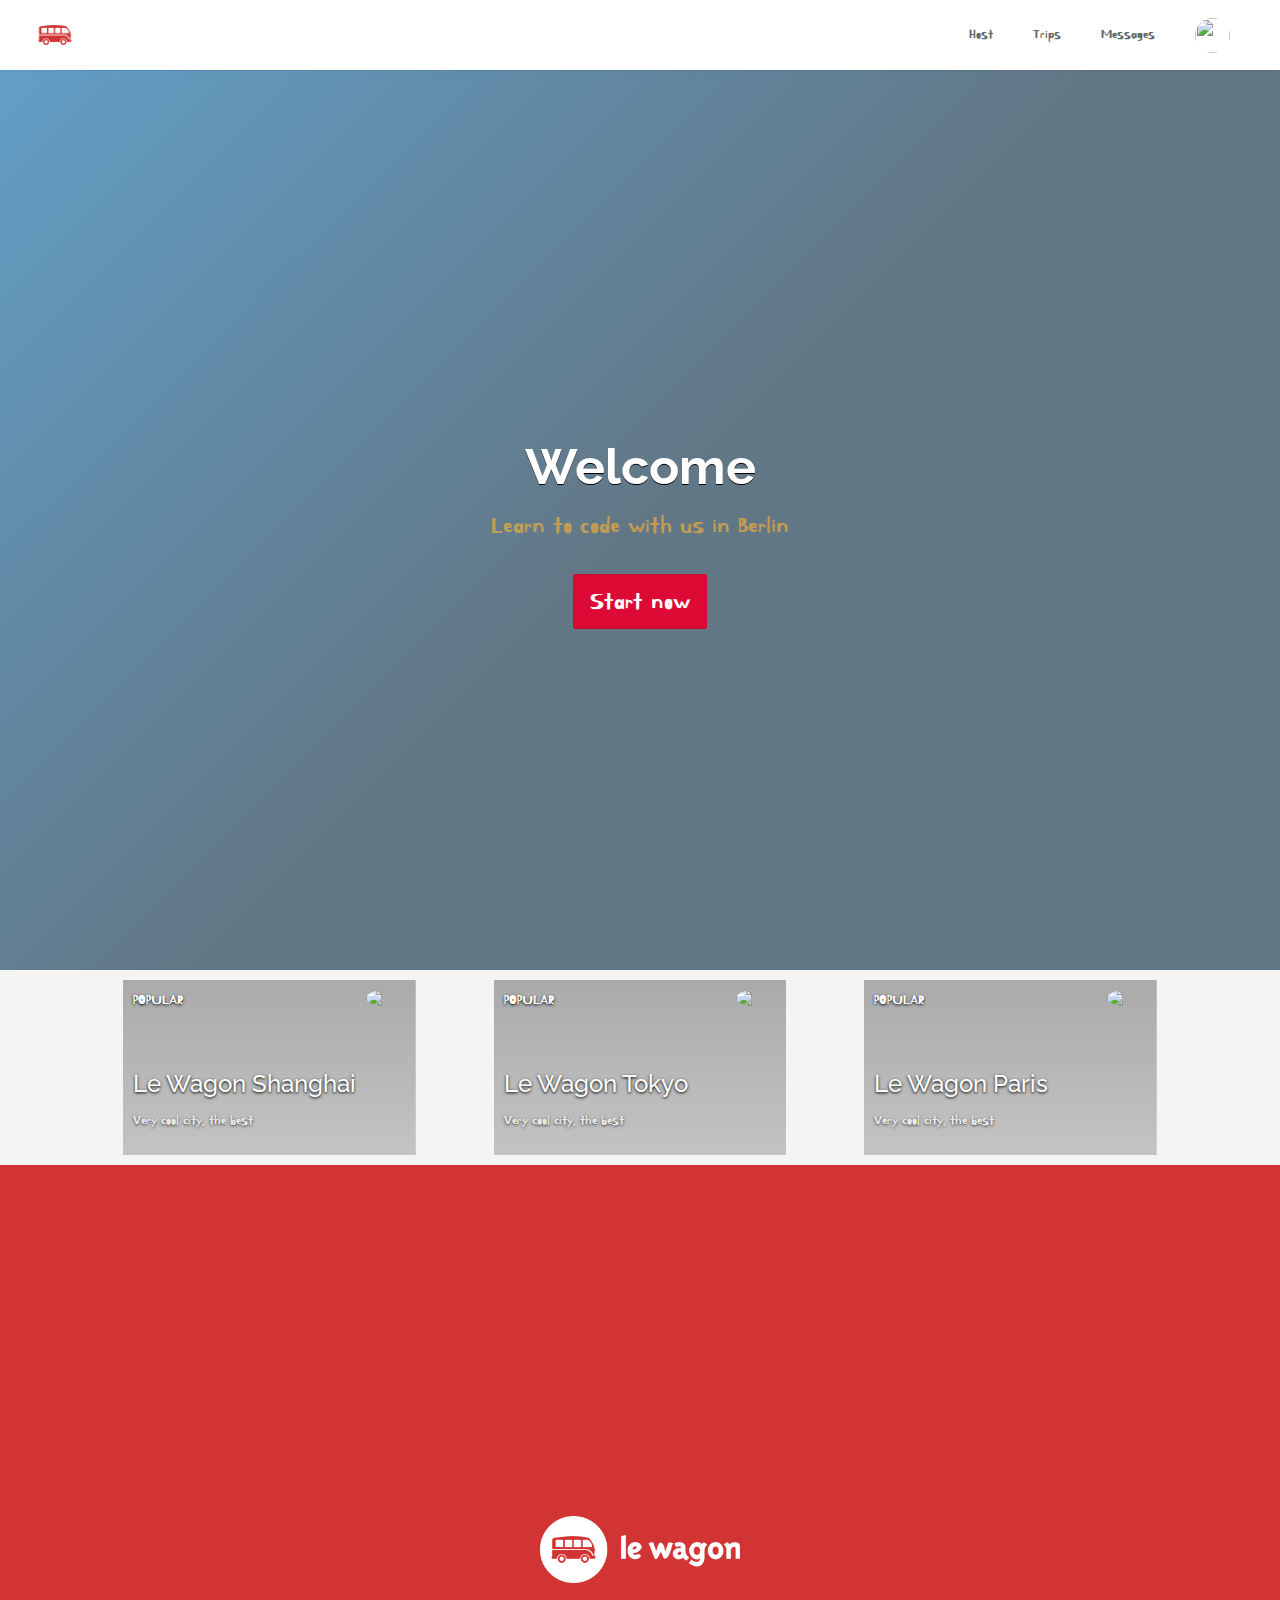
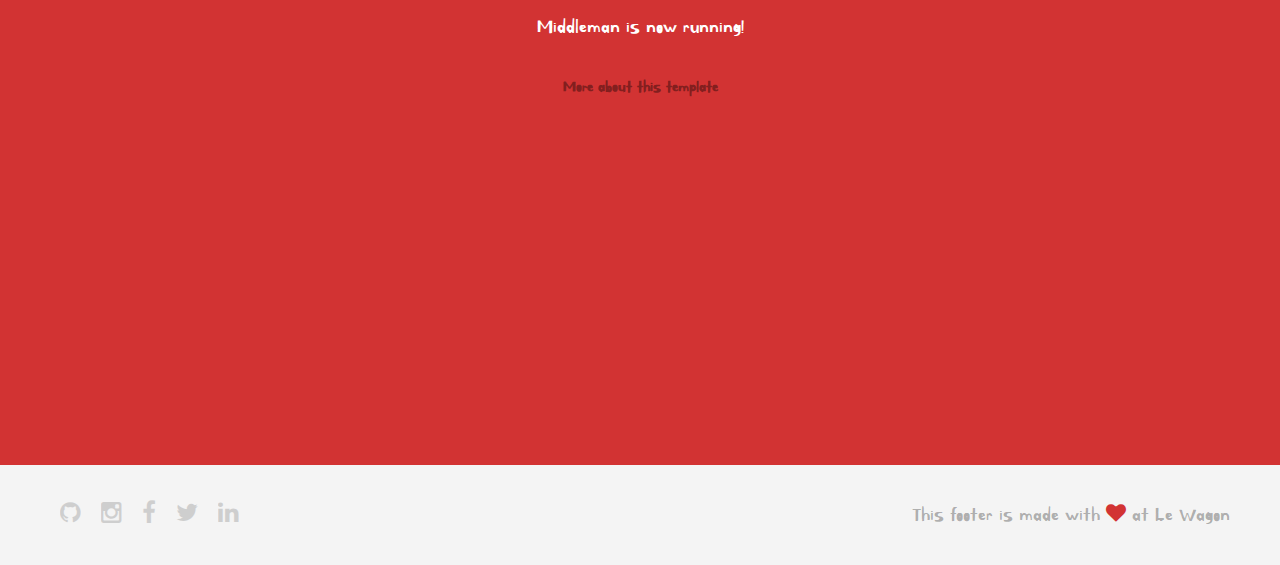
==== commit fca75051: "Automated commit at 2018-07-30 11:58:28 UTC by middleman-deploy 2.0.0-alpha" ====
--- a/index.html
+++ b/index.html
@@ -7,12 +7,105 @@
           content="width=device-width, initial-scale=1, shrink-to-fit=no">
     <!-- Use the title from a page's frontmatter if it has one -->
     <title>Le Wagon - Middleman</title>
-    <link href="stylesheets/application-3c48b980.css" rel="stylesheet" />
+    <link href="stylesheets/application-32bdffd4.css" rel="stylesheet" />
     <script src="javascripts/application-93de88c9.js"></script>
     <link href="images/favicon-f15af148.png" rel="icon" type="image/png" />
   </head>
   <body>
-    <div id="home">
+
+    <div class="navbar-wagon">
+  <!-- Logo -->
+  <a href="/" class="navbar-wagon-brand">
+    <img src="images/logo-acc9c0ec.png" alt="logo" />
+    <!-- <img src="images/logo-acc9c0ec.png" alt="logo"> -->
+  </a>
+
+  <!-- Right Navigation -->
+  <div class="navbar-wagon-right hidden-xs hidden-sm">
+
+    <a href="" class="navbar-wagon-item navbar-wagon-link">Host</a>
+    <a href="" class="navbar-wagon-item navbar-wagon-link">Trips</a>
+    <a href="" class="navbar-wagon-item navbar-wagon-link">Messages</a>
+
+    <!-- Profile picture with dropdown list -->
+    <div class="navbar-wagon-item">
+      <div class="dropdown">
+        <img src="https://kitt.lewagon.com/placeholder/users/ssaunier" class="avatar dropdown-toggle" id="navbar-wagon-menu" data-toggle="dropdown">
+        <ul class="dropdown-menu dropdown-menu-right navbar-wagon-dropdown-menu">
+          <li><a href="#">Profile</a></li>
+          <li><a href="#">Dashboard</a></li>
+          <li><a href="#">Log Out</a></li>
+        </ul>
+      </div>
+    </div>
+  </div>
+
+  <!-- Dropdown appearing on mobile only -->
+  <div class="navbar-wagon-item hidden-md hidden-lg">
+    <div class="dropdown">
+      <i class="fa fa-bars dropdown-toggle" data-toggle="dropdown"></i>
+      <ul class="dropdown-menu dropdown-menu-right navbar-wagon-dropdown-menu">
+        <li><a href="#">Host</a></li>
+        <li><a href="#">Trips</a></li>
+        <li><a href="#">Messagese</a></li>
+        <li>
+          <a href="team.html">Meet the team</a>
+          <!--       <li><a href="#">Team</a></li> -->
+        </li>
+      </ul>
+    </div>
+  </div>
+</div>
+
+    <div class="banner" style="background-image: linear-gradient(-225deg, rgba(0,101,168,0.6) 0%, rgba(0,36,61,0.6) 50%), url('https://kitt.lewagon.com/placeholder/cities/berlin');">
+  <div class="banner-content">
+    <h1>Welcome</h1>
+    <p>Learn to code with us in Berlin</p>
+    <a class="btn btn-primary btn-lg">Start now</a>
+  </div>
+</div>
+
+<div class="container">
+  <div class="row">
+
+    <div class="card col-lg-3 col-xs-12" style="background-image: linear-gradient(rgba(0,0,0,0.3), rgba(0,0,0,0.2)), url('https://kitt.lewagon.com/placeholder/cities/shanghai');">
+      <div class="card-category">Popular</div>
+      <div class="card-description">
+        <h2>Le Wagon Shanghai</h2>
+        <p>Very cool city, the best</p>
+      </div>
+      <img class="card-user" src="https://kitt.lewagon.com/placeholder/users/julian">
+      <a class="card-link" href="#" ></a>
+    </div>
+
+
+    <div class="card col-lg-3 col-xs-12" style="background-image: linear-gradient(rgba(0,0,0,0.3), rgba(0,0,0,0.2)), url('https://kitt.lewagon.com/placeholder/cities/tokyo');">
+      <div class="card-category">Popular</div>
+      <div class="card-description">
+        <h2>Le Wagon Tokyo</h2>
+        <p>Very cool city, the best</p>
+      </div>
+      <img class="card-user" src="https://kitt.lewagon.com/placeholder/users/james">
+      <a class="card-link" href="#" ></a>
+    </div>
+
+
+    <div class="card col-lg-3 col-xs-12" style="background-image: linear-gradient(rgba(0,0,0,0.3), rgba(0,0,0,0.2)), url('https://kitt.lewagon.com/placeholder/cities/paris');">
+      <div class="card-category">Popular</div>
+      <div class="card-description">
+        <h2>Le Wagon Paris</h2>
+        <p>Very cool city, the best</p>
+      </div>
+      <img class="card-user" src="https://kitt.lewagon.com/placeholder/users/poll">
+      <a class="card-link" href="#" ></a>
+    </div>
+
+  </div>
+</div>
+
+
+
+<div id="home">
   <div class="home-content">
     <img src="images/logo-acc9c0ec.png" width="200" alt="Logo" />
     <p>
@@ -24,5 +117,18 @@
   </div>
 </div>
 
+    <div class="footer">
+  <div class="footer-links">
+    <a href="#"><i class="fa fa-github"></i></a>
+    <a href="#"><i class="fa fa-instagram"></i></a>
+    <a href="#"><i class="fa fa-facebook"></i></a>
+    <a href="#"><i class="fa fa-twitter"></i></a>
+    <a href="#"><i class="fa fa-linkedin"></i></a>
+  </div>
+  <div class="footer-copyright">
+    This footer is made with <i class="fa fa-heart"></i> at Le Wagon
+  </div>
+</div>
+
   </body>
 </html>
--- a/stylesheets/application-32bdffd4.css
+++ b/stylesheets/application-32bdffd4.css
@@ -0,0 +1,8 @@
+@import url("https://fonts.googleapis.com/css?family=Open+Sans:400,300,700|Raleway:400,100,300,700,500");@import url("https://fonts.googleapis.com/css?family=Kirang+Haerang");/*!
+ * Bootstrap v3.3.7 (http://getbootstrap.com)
+ * Copyright 2011-2016 Twitter, Inc.
+ * Licensed under MIT (https://github.com/twbs/bootstrap/blob/master/LICENSE)
+ *//*! normalize.css v3.0.3 | MIT License | github.com/necolas/normalize.css */html{font-family:sans-serif;-ms-text-size-adjust:100%;-webkit-text-size-adjust:100%}body{margin:0}article,aside,details,figcaption,figure,footer,header,hgroup,main,menu,nav,section,summary{display:block}audio,canvas,progress,video{display:inline-block;vertical-align:baseline}audio:not([controls]){display:none;height:0}[hidden],template{display:none}a{background-color:transparent}a:active,a:hover{outline:0}abbr[title]{border-bottom:1px dotted}b,strong{font-weight:bold}dfn{font-style:italic}h1{font-size:2em;margin:0.67em 0}mark{background:#ff0;color:#000}small{font-size:80%}sub,sup{font-size:75%;line-height:0;position:relative;vertical-align:baseline}sup{top:-0.5em}sub{bottom:-0.25em}img{border:0}svg:not(:root){overflow:hidden}figure{margin:1em 40px}hr{-webkit-box-sizing:content-box;box-sizing:content-box;height:0}pre{overflow:auto}code,kbd,pre,samp{font-family:monospace, monospace;font-size:1em}button,input,optgroup,select,textarea{color:inherit;font:inherit;margin:0}button{overflow:visible}button,select{text-transform:none}button,html input[type="button"],input[type="reset"],input[type="submit"]{-webkit-appearance:button;cursor:pointer}button[disabled],html input[disabled]{cursor:default}button::-moz-focus-inner,input::-moz-focus-inner{border:0;padding:0}input{line-height:normal}input[type="checkbox"],input[type="radio"]{-webkit-box-sizing:border-box;box-sizing:border-box;padding:0}input[type="number"]::-webkit-inner-spin-button,input[type="number"]::-webkit-outer-spin-button{height:auto}input[type="search"]{-webkit-appearance:textfield;-webkit-box-sizing:content-box;box-sizing:content-box}input[type="search"]::-webkit-search-cancel-button,input[type="search"]::-webkit-search-decoration{-webkit-appearance:none}fieldset{border:1px solid #c0c0c0;margin:0 2px;padding:0.35em 0.625em 0.75em}legend{border:0;padding:0}textarea{overflow:auto}optgroup{font-weight:bold}table{border-collapse:collapse;border-spacing:0}td,th{padding:0}/*! Source: https://github.com/h5bp/html5-boilerplate/blob/master/src/css/main.css */@media print{*,*:before,*:after{background:transparent !important;color:#000 !important;-webkit-box-shadow:none !important;box-shadow:none !important;text-shadow:none !important}a,a:visited{text-decoration:underline}a[href]:after{content:" (" attr(href) ")"}abbr[title]:after{content:" (" attr(title) ")"}a[href^="#"]:after,a[href^="javascript:"]:after{content:""}pre,blockquote{border:1px solid #999;page-break-inside:avoid}thead{display:table-header-group}tr,img{page-break-inside:avoid}img{max-width:100% !important}p,h2,h3{orphans:3;widows:3}h2,h3{page-break-after:avoid}.navbar{display:none}.btn>.caret,.dropup>.btn>.caret{border-top-color:#000 !important}.label{border:1px solid #000}.table{border-collapse:collapse !important}.table td,.table th{background-color:#fff !important}.table-bordered th,.table-bordered td{border:1px solid #ddd !important}}@font-face{font-family:'Glyphicons Halflings';src:url("../assets/bootstrap/glyphicons-halflings-regular-86b6f62b.eot");src:url("../assets/bootstrap/glyphicons-halflings-regular-86b6f62b.eot?#iefix") format("embedded-opentype"),url("../assets/bootstrap/glyphicons-halflings-regular-ca35b697.woff2") format("woff2"),url("../assets/bootstrap/glyphicons-halflings-regular-278e49a8.woff") format("woff"),url("../assets/bootstrap/glyphicons-halflings-regular-44bc1850.ttf") format("truetype"),url("../assets/bootstrap/glyphicons-halflings-regular-de51a849.svg#glyphicons_halflingsregular") format("svg")}.glyphicon{position:relative;top:1px;display:inline-block;font-family:'Glyphicons Halflings';font-style:normal;font-weight:normal;line-height:1;-webkit-font-smoothing:antialiased;-moz-osx-font-smoothing:grayscale}.glyphicon-asterisk:before{content:"\002a"}.glyphicon-plus:before{content:"\002b"}.glyphicon-euro:before,.glyphicon-eur:before{content:"\20ac"}.glyphicon-minus:before{content:"\2212"}.glyphicon-cloud:before{content:"\2601"}.glyphicon-envelope:before{content:"\2709"}.glyphicon-pencil:before{content:"\270f"}.glyphicon-glass:before{content:"\e001"}.glyphicon-music:before{content:"\e002"}.glyphicon-search:before{content:"\e003"}.glyphicon-heart:before{content:"\e005"}.glyphicon-star:before{content:"\e006"}.glyphicon-star-empty:before{content:"\e007"}.glyphicon-user:before{content:"\e008"}.glyphicon-film:before{content:"\e009"}.glyphicon-th-large:before{content:"\e010"}.glyphicon-th:before{content:"\e011"}.glyphicon-th-list:before{content:"\e012"}.glyphicon-ok:before{content:"\e013"}.glyphicon-remove:before{content:"\e014"}.glyphicon-zoom-in:before{content:"\e015"}.glyphicon-zoom-out:before{content:"\e016"}.glyphicon-off:before{content:"\e017"}.glyphicon-signal:before{content:"\e018"}.glyphicon-cog:before{content:"\e019"}.glyphicon-trash:before{content:"\e020"}.glyphicon-home:before{content:"\e021"}.glyphicon-file:before{content:"\e022"}.glyphicon-time:before{content:"\e023"}.glyphicon-road:before{content:"\e024"}.glyphicon-download-alt:before{content:"\e025"}.glyphicon-download:before{content:"\e026"}.glyphicon-upload:before{content:"\e027"}.glyphicon-inbox:before{content:"\e028"}.glyphicon-play-circle:before{content:"\e029"}.glyphicon-repeat:before{content:"\e030"}.glyphicon-refresh:before{content:"\e031"}.glyphicon-list-alt:before{content:"\e032"}.glyphicon-lock:before{content:"\e033"}.glyphicon-flag:before{content:"\e034"}.glyphicon-headphones:before{content:"\e035"}.glyphicon-volume-off:before{content:"\e036"}.glyphicon-volume-down:before{content:"\e037"}.glyphicon-volume-up:before{content:"\e038"}.glyphicon-qrcode:before{content:"\e039"}.glyphicon-barcode:before{content:"\e040"}.glyphicon-tag:before{content:"\e041"}.glyphicon-tags:before{content:"\e042"}.glyphicon-book:before{content:"\e043"}.glyphicon-bookmark:before{content:"\e044"}.glyphicon-print:before{content:"\e045"}.glyphicon-camera:before{content:"\e046"}.glyphicon-font:before{content:"\e047"}.glyphicon-bold:before{content:"\e048"}.glyphicon-italic:before{content:"\e049"}.glyphicon-text-height:before{content:"\e050"}.glyphicon-text-width:before{content:"\e051"}.glyphicon-align-left:before{content:"\e052"}.glyphicon-align-center:before{content:"\e053"}.glyphicon-align-right:before{content:"\e054"}.glyphicon-align-justify:before{content:"\e055"}.glyphicon-list:before{content:"\e056"}.glyphicon-indent-left:before{content:"\e057"}.glyphicon-indent-right:before{content:"\e058"}.glyphicon-facetime-video:before{content:"\e059"}.glyphicon-picture:before{content:"\e060"}.glyphicon-map-marker:before{content:"\e062"}.glyphicon-adjust:before{content:"\e063"}.glyphicon-tint:before{content:"\e064"}.glyphicon-edit:before{content:"\e065"}.glyphicon-share:before{content:"\e066"}.glyphicon-check:before{content:"\e067"}.glyphicon-move:before{content:"\e068"}.glyphicon-step-backward:before{content:"\e069"}.glyphicon-fast-backward:before{content:"\e070"}.glyphicon-backward:before{content:"\e071"}.glyphicon-play:before{content:"\e072"}.glyphicon-pause:before{content:"\e073"}.glyphicon-stop:before{content:"\e074"}.glyphicon-forward:before{content:"\e075"}.glyphicon-fast-forward:before{content:"\e076"}.glyphicon-step-forward:before{content:"\e077"}.glyphicon-eject:before{content:"\e078"}.glyphicon-chevron-left:before{content:"\e079"}.glyphicon-chevron-right:before{content:"\e080"}.glyphicon-plus-sign:before{content:"\e081"}.glyphicon-minus-sign:before{content:"\e082"}.glyphicon-remove-sign:before{content:"\e083"}.glyphicon-ok-sign:before{content:"\e084"}.glyphicon-question-sign:before{content:"\e085"}.glyphicon-info-sign:before{content:"\e086"}.glyphicon-screenshot:before{content:"\e087"}.glyphicon-remove-circle:before{content:"\e088"}.glyphicon-ok-circle:before{content:"\e089"}.glyphicon-ban-circle:before{content:"\e090"}.glyphicon-arrow-left:before{content:"\e091"}.glyphicon-arrow-right:before{content:"\e092"}.glyphicon-arrow-up:before{content:"\e093"}.glyphicon-arrow-down:before{content:"\e094"}.glyphicon-share-alt:before{content:"\e095"}.glyphicon-resize-full:before{content:"\e096"}.glyphicon-resize-small:before{content:"\e097"}.glyphicon-exclamation-sign:before{content:"\e101"}.glyphicon-gift:before{content:"\e102"}.glyphicon-leaf:before{content:"\e103"}.glyphicon-fire:before{content:"\e104"}.glyphicon-eye-open:before{content:"\e105"}.glyphicon-eye-close:before{content:"\e106"}.glyphicon-warning-sign:before{content:"\e107"}.glyphicon-plane:before{content:"\e108"}.glyphicon-calendar:before{content:"\e109"}.glyphicon-random:before{content:"\e110"}.glyphicon-comment:before{content:"\e111"}.glyphicon-magnet:before{content:"\e112"}.glyphicon-chevron-up:before{content:"\e113"}.glyphicon-chevron-down:before{content:"\e114"}.glyphicon-retweet:before{content:"\e115"}.glyphicon-shopping-cart:before{content:"\e116"}.glyphicon-folder-close:before{content:"\e117"}.glyphicon-folder-open:before{content:"\e118"}.glyphicon-resize-vertical:before{content:"\e119"}.glyphicon-resize-horizontal:before{content:"\e120"}.glyphicon-hdd:before{content:"\e121"}.glyphicon-bullhorn:before{content:"\e122"}.glyphicon-bell:before{content:"\e123"}.glyphicon-certificate:before{content:"\e124"}.glyphicon-thumbs-up:before{content:"\e125"}.glyphicon-thumbs-down:before{content:"\e126"}.glyphicon-hand-right:before{content:"\e127"}.glyphicon-hand-left:before{content:"\e128"}.glyphicon-hand-up:before{content:"\e129"}.glyphicon-hand-down:before{content:"\e130"}.glyphicon-circle-arrow-right:before{content:"\e131"}.glyphicon-circle-arrow-left:before{content:"\e132"}.glyphicon-circle-arrow-up:before{content:"\e133"}.glyphicon-circle-arrow-down:before{content:"\e134"}.glyphicon-globe:before{content:"\e135"}.glyphicon-wrench:before{content:"\e136"}.glyphicon-tasks:before{content:"\e137"}.glyphicon-filter:before{content:"\e138"}.glyphicon-briefcase:before{content:"\e139"}.glyphicon-fullscreen:before{content:"\e140"}.glyphicon-dashboard:before{content:"\e141"}.glyphicon-paperclip:before{content:"\e142"}.glyphicon-heart-empty:before{content:"\e143"}.glyphicon-link:before{content:"\e144"}.glyphicon-phone:before{content:"\e145"}.glyphicon-pushpin:before{content:"\e146"}.glyphicon-usd:before{content:"\e148"}.glyphicon-gbp:before{content:"\e149"}.glyphicon-sort:before{content:"\e150"}.glyphicon-sort-by-alphabet:before{content:"\e151"}.glyphicon-sort-by-alphabet-alt:before{content:"\e152"}.glyphicon-sort-by-order:before{content:"\e153"}.glyphicon-sort-by-order-alt:before{content:"\e154"}.glyphicon-sort-by-attributes:before{content:"\e155"}.glyphicon-sort-by-attributes-alt:before{content:"\e156"}.glyphicon-unchecked:before{content:"\e157"}.glyphicon-expand:before{content:"\e158"}.glyphicon-collapse-down:before{content:"\e159"}.glyphicon-collapse-up:before{content:"\e160"}.glyphicon-log-in:before{content:"\e161"}.glyphicon-flash:before{content:"\e162"}.glyphicon-log-out:before{content:"\e163"}.glyphicon-new-window:before{content:"\e164"}.glyphicon-record:before{content:"\e165"}.glyphicon-save:before{content:"\e166"}.glyphicon-open:before{content:"\e167"}.glyphicon-saved:before{content:"\e168"}.glyphicon-import:before{content:"\e169"}.glyphicon-export:before{content:"\e170"}.glyphicon-send:before{content:"\e171"}.glyphicon-floppy-disk:before{content:"\e172"}.glyphicon-floppy-saved:before{content:"\e173"}.glyphicon-floppy-remove:before{content:"\e174"}.glyphicon-floppy-save:before{content:"\e175"}.glyphicon-floppy-open:before{content:"\e176"}.glyphicon-credit-card:before{content:"\e177"}.glyphicon-transfer:before{content:"\e178"}.glyphicon-cutlery:before{content:"\e179"}.glyphicon-header:before{content:"\e180"}.glyphicon-compressed:before{content:"\e181"}.glyphicon-earphone:before{content:"\e182"}.glyphicon-phone-alt:before{content:"\e183"}.glyphicon-tower:before{content:"\e184"}.glyphicon-stats:before{content:"\e185"}.glyphicon-sd-video:before{content:"\e186"}.glyphicon-hd-video:before{content:"\e187"}.glyphicon-subtitles:before{content:"\e188"}.glyphicon-sound-stereo:before{content:"\e189"}.glyphicon-sound-dolby:before{content:"\e190"}.glyphicon-sound-5-1:before{content:"\e191"}.glyphicon-sound-6-1:before{content:"\e192"}.glyphicon-sound-7-1:before{content:"\e193"}.glyphicon-copyright-mark:before{content:"\e194"}.glyphicon-registration-mark:before{content:"\e195"}.glyphicon-cloud-download:before{content:"\e197"}.glyphicon-cloud-upload:before{content:"\e198"}.glyphicon-tree-conifer:before{content:"\e199"}.glyphicon-tree-deciduous:before{content:"\e200"}.glyphicon-cd:before{content:"\e201"}.glyphicon-save-file:before{content:"\e202"}.glyphicon-open-file:before{content:"\e203"}.glyphicon-level-up:before{content:"\e204"}.glyphicon-copy:before{content:"\e205"}.glyphicon-paste:before{content:"\e206"}.glyphicon-alert:before{content:"\e209"}.glyphicon-equalizer:before{content:"\e210"}.glyphicon-king:before{content:"\e211"}.glyphicon-queen:before{content:"\e212"}.glyphicon-pawn:before{content:"\e213"}.glyphicon-bishop:before{content:"\e214"}.glyphicon-knight:before{content:"\e215"}.glyphicon-baby-formula:before{content:"\e216"}.glyphicon-tent:before{content:"\26fa"}.glyphicon-blackboard:before{content:"\e218"}.glyphicon-bed:before{content:"\e219"}.glyphicon-apple:before{content:"\f8ff"}.glyphicon-erase:before{content:"\e221"}.glyphicon-hourglass:before{content:"\231b"}.glyphicon-lamp:before{content:"\e223"}.glyphicon-duplicate:before{content:"\e224"}.glyphicon-piggy-bank:before{content:"\e225"}.glyphicon-scissors:before{content:"\e226"}.glyphicon-bitcoin:before{content:"\e227"}.glyphicon-btc:before{content:"\e227"}.glyphicon-xbt:before{content:"\e227"}.glyphicon-yen:before{content:"\00a5"}.glyphicon-jpy:before{content:"\00a5"}.glyphicon-ruble:before{content:"\20bd"}.glyphicon-rub:before{content:"\20bd"}.glyphicon-scale:before{content:"\e230"}.glyphicon-ice-lolly:before{content:"\e231"}.glyphicon-ice-lolly-tasted:before{content:"\e232"}.glyphicon-education:before{content:"\e233"}.glyphicon-option-horizontal:before{content:"\e234"}.glyphicon-option-vertical:before{content:"\e235"}.glyphicon-menu-hamburger:before{content:"\e236"}.glyphicon-modal-window:before{content:"\e237"}.glyphicon-oil:before{content:"\e238"}.glyphicon-grain:before{content:"\e239"}.glyphicon-sunglasses:before{content:"\e240"}.glyphicon-text-size:before{content:"\e241"}.glyphicon-text-color:before{content:"\e242"}.glyphicon-text-background:before{content:"\e243"}.glyphicon-object-align-top:before{content:"\e244"}.glyphicon-object-align-bottom:before{content:"\e245"}.glyphicon-object-align-horizontal:before{content:"\e246"}.glyphicon-object-align-left:before{content:"\e247"}.glyphicon-object-align-vertical:before{content:"\e248"}.glyphicon-object-align-right:before{content:"\e249"}.glyphicon-triangle-right:before{content:"\e250"}.glyphicon-triangle-left:before{content:"\e251"}.glyphicon-triangle-bottom:before{content:"\e252"}.glyphicon-triangle-top:before{content:"\e253"}.glyphicon-console:before{content:"\e254"}.glyphicon-superscript:before{content:"\e255"}.glyphicon-subscript:before{content:"\e256"}.glyphicon-menu-left:before{content:"\e257"}.glyphicon-menu-right:before{content:"\e258"}.glyphicon-menu-down:before{content:"\e259"}.glyphicon-menu-up:before{content:"\e260"}*{-webkit-box-sizing:border-box;box-sizing:border-box}*:before,*:after{-webkit-box-sizing:border-box;box-sizing:border-box}html{font-size:10px;-webkit-tap-highlight-color:transparent}body{font-family:"Kirang Haerang", cursive;font-size:20px;line-height:1.42857143;color:#333333;background-color:#F4F4F4}input,button,select,textarea{font-family:inherit;font-size:inherit;line-height:inherit}a{color:#dd0a35;text-decoration:none}a:hover,a:focus{color:#940723;text-decoration:underline}a:focus{outline:5px auto -webkit-focus-ring-color;outline-offset:-2px}figure{margin:0}img{vertical-align:middle}.img-responsive{display:block;max-width:100%;height:auto}.img-rounded{border-radius:2px}.img-thumbnail{padding:4px;line-height:1.42857143;background-color:#F4F4F4;border:1px solid #ddd;border-radius:2px;-webkit-transition:all 0.2s ease-in-out;transition:all 0.2s ease-in-out;display:inline-block;max-width:100%;height:auto}.img-circle{border-radius:50%}hr{margin-top:28px;margin-bottom:28px;border:0;border-top:1px solid #eeeeee}.sr-only{position:absolute;width:1px;height:1px;margin:-1px;padding:0;overflow:hidden;clip:rect(0, 0, 0, 0);border:0}.sr-only-focusable:active,.sr-only-focusable:focus{position:static;width:auto;height:auto;margin:0;overflow:visible;clip:auto}[role="button"]{cursor:pointer}h1,h2,h3,h4,h5,h6,.h1,.h2,.h3,.h4,.h5,.h6{font-family:"Raleway", "Helvetica", "sans-serif";font-weight:500;line-height:1.1;color:inherit}h1 small,h1 .small,h2 small,h2 .small,h3 small,h3 .small,h4 small,h4 .small,h5 small,h5 .small,h6 small,h6 .small,.h1 small,.h1 .small,.h2 small,.h2 .small,.h3 small,.h3 .small,.h4 small,.h4 .small,.h5 small,.h5 .small,.h6 small,.h6 .small{font-weight:normal;line-height:1;color:#777777}h1,.h1,h2,.h2,h3,.h3{margin-top:28px;margin-bottom:14px}h1 small,h1 .small,.h1 small,.h1 .small,h2 small,h2 .small,.h2 small,.h2 .small,h3 small,h3 .small,.h3 small,.h3 .small{font-size:65%}h4,.h4,h5,.h5,h6,.h6{margin-top:14px;margin-bottom:14px}h4 small,h4 .small,.h4 small,.h4 .small,h5 small,h5 .small,.h5 small,.h5 .small,h6 small,h6 .small,.h6 small,.h6 .small{font-size:75%}h1,.h1{font-size:52px}h2,.h2{font-size:43px}h3,.h3{font-size:34px}h4,.h4{font-size:25px}h5,.h5{font-size:20px}h6,.h6{font-size:17px}p{margin:0 0 14px}.lead{margin-bottom:28px;font-size:23px;font-weight:300;line-height:1.4}@media (min-width: 768px){.lead{font-size:30px}}small,.small{font-size:85%}mark,.mark{background-color:#fcf8e3;padding:.2em}.text-left{text-align:left}.text-right{text-align:right}.text-center{text-align:center}.text-justify{text-align:justify}.text-nowrap{white-space:nowrap}.text-lowercase{text-transform:lowercase}.text-uppercase,.initialism{text-transform:uppercase}.text-capitalize{text-transform:capitalize}.text-muted{color:#777777}.text-primary{color:#dd0a35}a.text-primary:hover,a.text-primary:focus{color:#ac0829}.text-success{color:#3c763d}a.text-success:hover,a.text-success:focus{color:#2b542c}.text-info{color:#31708f}a.text-info:hover,a.text-info:focus{color:#245269}.text-warning{color:#8a6d3b}a.text-warning:hover,a.text-warning:focus{color:#66512c}.text-danger{color:#a94442}a.text-danger:hover,a.text-danger:focus{color:#843534}.bg-primary{color:#fff}.bg-primary{background-color:#dd0a35}a.bg-primary:hover,a.bg-primary:focus{background-color:#ac0829}.bg-success{background-color:#dff0d8}a.bg-success:hover,a.bg-success:focus{background-color:#c1e2b3}.bg-info{background-color:#d9edf7}a.bg-info:hover,a.bg-info:focus{background-color:#afd9ee}.bg-warning{background-color:#fcf8e3}a.bg-warning:hover,a.bg-warning:focus{background-color:#f7ecb5}.bg-danger{background-color:#f2dede}a.bg-danger:hover,a.bg-danger:focus{background-color:#e4b9b9}.page-header{padding-bottom:13px;margin:56px 0 28px;border-bottom:1px solid #eeeeee}ul,ol{margin-top:0;margin-bottom:14px}ul ul,ul ol,ol ul,ol ol{margin-bottom:0}.list-unstyled{padding-left:0;list-style:none}.list-inline{padding-left:0;list-style:none;margin-left:-5px}.list-inline>li{display:inline-block;padding-left:5px;padding-right:5px}dl{margin-top:0;margin-bottom:28px}dt,dd{line-height:1.42857143}dt{font-weight:bold}dd{margin-left:0}.dl-horizontal dd:before,.dl-horizontal dd:after{content:" ";display:table}.dl-horizontal dd:after{clear:both}@media (min-width: 768px){.dl-horizontal dt{float:left;width:160px;clear:left;text-align:right;overflow:hidden;text-overflow:ellipsis;white-space:nowrap}.dl-horizontal dd{margin-left:180px}}abbr[title],abbr[data-original-title]{cursor:help;border-bottom:1px dotted #777777}.initialism{font-size:90%}blockquote{padding:14px 28px;margin:0 0 28px;font-size:25px;border-left:5px solid #eeeeee}blockquote p:last-child,blockquote ul:last-child,blockquote ol:last-child{margin-bottom:0}blockquote footer,blockquote small,blockquote .small{display:block;font-size:80%;line-height:1.42857143;color:#777777}blockquote footer:before,blockquote small:before,blockquote .small:before{content:'\2014 \00A0'}.blockquote-reverse,blockquote.pull-right{padding-right:15px;padding-left:0;border-right:5px solid #eeeeee;border-left:0;text-align:right}.blockquote-reverse footer:before,.blockquote-reverse small:before,.blockquote-reverse .small:before,blockquote.pull-right footer:before,blockquote.pull-right small:before,blockquote.pull-right .small:before{content:''}.blockquote-reverse footer:after,.blockquote-reverse small:after,.blockquote-reverse .small:after,blockquote.pull-right footer:after,blockquote.pull-right small:after,blockquote.pull-right .small:after{content:'\00A0 \2014'}address{margin-bottom:28px;font-style:normal;line-height:1.42857143}code,kbd,pre,samp{font-family:Menlo, Monaco, Consolas, "Courier New", monospace}code{padding:2px 4px;font-size:90%;color:#c7254e;background-color:#f9f2f4;border-radius:2px}kbd{padding:2px 4px;font-size:90%;color:#fff;background-color:#333;border-radius:2px;-webkit-box-shadow:inset 0 -1px 0 rgba(0,0,0,0.25);box-shadow:inset 0 -1px 0 rgba(0,0,0,0.25)}kbd kbd{padding:0;font-size:100%;font-weight:bold;-webkit-box-shadow:none;box-shadow:none}pre{display:block;padding:13.5px;margin:0 0 14px;font-size:19px;line-height:1.42857143;word-break:break-all;word-wrap:break-word;color:#333333;background-color:#f5f5f5;border:1px solid #ccc;border-radius:2px}pre code{padding:0;font-size:inherit;color:inherit;white-space:pre-wrap;background-color:transparent;border-radius:0}.pre-scrollable{max-height:340px;overflow-y:scroll}.container{margin-right:auto;margin-left:auto;padding-left:15px;padding-right:15px}.container:before,.container:after{content:" ";display:table}.container:after{clear:both}@media (min-width: 768px){.container{width:750px}}@media (min-width: 992px){.container{width:970px}}@media (min-width: 1200px){.container{width:1170px}}.container-fluid{margin-right:auto;margin-left:auto;padding-left:15px;padding-right:15px}.container-fluid:before,.container-fluid:after{content:" ";display:table}.container-fluid:after{clear:both}.row{margin-left:-15px;margin-right:-15px}.row:before,.row:after{content:" ";display:table}.row:after{clear:both}.col-xs-1,.col-sm-1,.col-md-1,.col-lg-1,.col-xs-2,.col-sm-2,.col-md-2,.col-lg-2,.col-xs-3,.col-sm-3,.col-md-3,.col-lg-3,.col-xs-4,.col-sm-4,.col-md-4,.col-lg-4,.col-xs-5,.col-sm-5,.col-md-5,.col-lg-5,.col-xs-6,.col-sm-6,.col-md-6,.col-lg-6,.col-xs-7,.col-sm-7,.col-md-7,.col-lg-7,.col-xs-8,.col-sm-8,.col-md-8,.col-lg-8,.col-xs-9,.col-sm-9,.col-md-9,.col-lg-9,.col-xs-10,.col-sm-10,.col-md-10,.col-lg-10,.col-xs-11,.col-sm-11,.col-md-11,.col-lg-11,.col-xs-12,.col-sm-12,.col-md-12,.col-lg-12{position:relative;min-height:1px;padding-left:15px;padding-right:15px}.col-xs-1,.col-xs-2,.col-xs-3,.col-xs-4,.col-xs-5,.col-xs-6,.col-xs-7,.col-xs-8,.col-xs-9,.col-xs-10,.col-xs-11,.col-xs-12{float:left}.col-xs-1{width:8.33333333%}.col-xs-2{width:16.66666667%}.col-xs-3{width:25%}.col-xs-4{width:33.33333333%}.col-xs-5{width:41.66666667%}.col-xs-6{width:50%}.col-xs-7{width:58.33333333%}.col-xs-8{width:66.66666667%}.col-xs-9{width:75%}.col-xs-10{width:83.33333333%}.col-xs-11{width:91.66666667%}.col-xs-12{width:100%}.col-xs-pull-0{right:auto}.col-xs-pull-1{right:8.33333333%}.col-xs-pull-2{right:16.66666667%}.col-xs-pull-3{right:25%}.col-xs-pull-4{right:33.33333333%}.col-xs-pull-5{right:41.66666667%}.col-xs-pull-6{right:50%}.col-xs-pull-7{right:58.33333333%}.col-xs-pull-8{right:66.66666667%}.col-xs-pull-9{right:75%}.col-xs-pull-10{right:83.33333333%}.col-xs-pull-11{right:91.66666667%}.col-xs-pull-12{right:100%}.col-xs-push-0{left:auto}.col-xs-push-1{left:8.33333333%}.col-xs-push-2{left:16.66666667%}.col-xs-push-3{left:25%}.col-xs-push-4{left:33.33333333%}.col-xs-push-5{left:41.66666667%}.col-xs-push-6{left:50%}.col-xs-push-7{left:58.33333333%}.col-xs-push-8{left:66.66666667%}.col-xs-push-9{left:75%}.col-xs-push-10{left:83.33333333%}.col-xs-push-11{left:91.66666667%}.col-xs-push-12{left:100%}.col-xs-offset-0{margin-left:0%}.col-xs-offset-1{margin-left:8.33333333%}.col-xs-offset-2{margin-left:16.66666667%}.col-xs-offset-3{margin-left:25%}.col-xs-offset-4{margin-left:33.33333333%}.col-xs-offset-5{margin-left:41.66666667%}.col-xs-offset-6{margin-left:50%}.col-xs-offset-7{margin-left:58.33333333%}.col-xs-offset-8{margin-left:66.66666667%}.col-xs-offset-9{margin-left:75%}.col-xs-offset-10{margin-left:83.33333333%}.col-xs-offset-11{margin-left:91.66666667%}.col-xs-offset-12{margin-left:100%}@media (min-width: 768px){.col-sm-1,.col-sm-2,.col-sm-3,.col-sm-4,.col-sm-5,.col-sm-6,.col-sm-7,.col-sm-8,.col-sm-9,.col-sm-10,.col-sm-11,.col-sm-12{float:left}.col-sm-1{width:8.33333333%}.col-sm-2{width:16.66666667%}.col-sm-3{width:25%}.col-sm-4{width:33.33333333%}.col-sm-5{width:41.66666667%}.col-sm-6{width:50%}.col-sm-7{width:58.33333333%}.col-sm-8{width:66.66666667%}.col-sm-9{width:75%}.col-sm-10{width:83.33333333%}.col-sm-11{width:91.66666667%}.col-sm-12{width:100%}.col-sm-pull-0{right:auto}.col-sm-pull-1{right:8.33333333%}.col-sm-pull-2{right:16.66666667%}.col-sm-pull-3{right:25%}.col-sm-pull-4{right:33.33333333%}.col-sm-pull-5{right:41.66666667%}.col-sm-pull-6{right:50%}.col-sm-pull-7{right:58.33333333%}.col-sm-pull-8{right:66.66666667%}.col-sm-pull-9{right:75%}.col-sm-pull-10{right:83.33333333%}.col-sm-pull-11{right:91.66666667%}.col-sm-pull-12{right:100%}.col-sm-push-0{left:auto}.col-sm-push-1{left:8.33333333%}.col-sm-push-2{left:16.66666667%}.col-sm-push-3{left:25%}.col-sm-push-4{left:33.33333333%}.col-sm-push-5{left:41.66666667%}.col-sm-push-6{left:50%}.col-sm-push-7{left:58.33333333%}.col-sm-push-8{left:66.66666667%}.col-sm-push-9{left:75%}.col-sm-push-10{left:83.33333333%}.col-sm-push-11{left:91.66666667%}.col-sm-push-12{left:100%}.col-sm-offset-0{margin-left:0%}.col-sm-offset-1{margin-left:8.33333333%}.col-sm-offset-2{margin-left:16.66666667%}.col-sm-offset-3{margin-left:25%}.col-sm-offset-4{margin-left:33.33333333%}.col-sm-offset-5{margin-left:41.66666667%}.col-sm-offset-6{margin-left:50%}.col-sm-offset-7{margin-left:58.33333333%}.col-sm-offset-8{margin-left:66.66666667%}.col-sm-offset-9{margin-left:75%}.col-sm-offset-10{margin-left:83.33333333%}.col-sm-offset-11{margin-left:91.66666667%}.col-sm-offset-12{margin-left:100%}}@media (min-width: 992px){.col-md-1,.col-md-2,.col-md-3,.col-md-4,.col-md-5,.col-md-6,.col-md-7,.col-md-8,.col-md-9,.col-md-10,.col-md-11,.col-md-12{float:left}.col-md-1{width:8.33333333%}.col-md-2{width:16.66666667%}.col-md-3{width:25%}.col-md-4{width:33.33333333%}.col-md-5{width:41.66666667%}.col-md-6{width:50%}.col-md-7{width:58.33333333%}.col-md-8{width:66.66666667%}.col-md-9{width:75%}.col-md-10{width:83.33333333%}.col-md-11{width:91.66666667%}.col-md-12{width:100%}.col-md-pull-0{right:auto}.col-md-pull-1{right:8.33333333%}.col-md-pull-2{right:16.66666667%}.col-md-pull-3{right:25%}.col-md-pull-4{right:33.33333333%}.col-md-pull-5{right:41.66666667%}.col-md-pull-6{right:50%}.col-md-pull-7{right:58.33333333%}.col-md-pull-8{right:66.66666667%}.col-md-pull-9{right:75%}.col-md-pull-10{right:83.33333333%}.col-md-pull-11{right:91.66666667%}.col-md-pull-12{right:100%}.col-md-push-0{left:auto}.col-md-push-1{left:8.33333333%}.col-md-push-2{left:16.66666667%}.col-md-push-3{left:25%}.col-md-push-4{left:33.33333333%}.col-md-push-5{left:41.66666667%}.col-md-push-6{left:50%}.col-md-push-7{left:58.33333333%}.col-md-push-8{left:66.66666667%}.col-md-push-9{left:75%}.col-md-push-10{left:83.33333333%}.col-md-push-11{left:91.66666667%}.col-md-push-12{left:100%}.col-md-offset-0{margin-left:0%}.col-md-offset-1{margin-left:8.33333333%}.col-md-offset-2{margin-left:16.66666667%}.col-md-offset-3{margin-left:25%}.col-md-offset-4{margin-left:33.33333333%}.col-md-offset-5{margin-left:41.66666667%}.col-md-offset-6{margin-left:50%}.col-md-offset-7{margin-left:58.33333333%}.col-md-offset-8{margin-left:66.66666667%}.col-md-offset-9{margin-left:75%}.col-md-offset-10{margin-left:83.33333333%}.col-md-offset-11{margin-left:91.66666667%}.col-md-offset-12{margin-left:100%}}@media (min-width: 1200px){.col-lg-1,.col-lg-2,.col-lg-3,.col-lg-4,.col-lg-5,.col-lg-6,.col-lg-7,.col-lg-8,.col-lg-9,.col-lg-10,.col-lg-11,.col-lg-12{float:left}.col-lg-1{width:8.33333333%}.col-lg-2{width:16.66666667%}.col-lg-3{width:25%}.col-lg-4{width:33.33333333%}.col-lg-5{width:41.66666667%}.col-lg-6{width:50%}.col-lg-7{width:58.33333333%}.col-lg-8{width:66.66666667%}.col-lg-9{width:75%}.col-lg-10{width:83.33333333%}.col-lg-11{width:91.66666667%}.col-lg-12{width:100%}.col-lg-pull-0{right:auto}.col-lg-pull-1{right:8.33333333%}.col-lg-pull-2{right:16.66666667%}.col-lg-pull-3{right:25%}.col-lg-pull-4{right:33.33333333%}.col-lg-pull-5{right:41.66666667%}.col-lg-pull-6{right:50%}.col-lg-pull-7{right:58.33333333%}.col-lg-pull-8{right:66.66666667%}.col-lg-pull-9{right:75%}.col-lg-pull-10{right:83.33333333%}.col-lg-pull-11{right:91.66666667%}.col-lg-pull-12{right:100%}.col-lg-push-0{left:auto}.col-lg-push-1{left:8.33333333%}.col-lg-push-2{left:16.66666667%}.col-lg-push-3{left:25%}.col-lg-push-4{left:33.33333333%}.col-lg-push-5{left:41.66666667%}.col-lg-push-6{left:50%}.col-lg-push-7{left:58.33333333%}.col-lg-push-8{left:66.66666667%}.col-lg-push-9{left:75%}.col-lg-push-10{left:83.33333333%}.col-lg-push-11{left:91.66666667%}.col-lg-push-12{left:100%}.col-lg-offset-0{margin-left:0%}.col-lg-offset-1{margin-left:8.33333333%}.col-lg-offset-2{margin-left:16.66666667%}.col-lg-offset-3{margin-left:25%}.col-lg-offset-4{margin-left:33.33333333%}.col-lg-offset-5{margin-left:41.66666667%}.col-lg-offset-6{margin-left:50%}.col-lg-offset-7{margin-left:58.33333333%}.col-lg-offset-8{margin-left:66.66666667%}.col-lg-offset-9{margin-left:75%}.col-lg-offset-10{margin-left:83.33333333%}.col-lg-offset-11{margin-left:91.66666667%}.col-lg-offset-12{margin-left:100%}}table{background-color:transparent}caption{padding-top:8px;padding-bottom:8px;color:#777777;text-align:left}th{text-align:left}.table{width:100%;max-width:100%;margin-bottom:28px}.table>thead>tr>th,.table>thead>tr>td,.table>tbody>tr>th,.table>tbody>tr>td,.table>tfoot>tr>th,.table>tfoot>tr>td{padding:8px;line-height:1.42857143;vertical-align:top;border-top:1px solid #ddd}.table>thead>tr>th{vertical-align:bottom;border-bottom:2px solid #ddd}.table>caption+thead>tr:first-child>th,.table>caption+thead>tr:first-child>td,.table>colgroup+thead>tr:first-child>th,.table>colgroup+thead>tr:first-child>td,.table>thead:first-child>tr:first-child>th,.table>thead:first-child>tr:first-child>td{border-top:0}.table>tbody+tbody{border-top:2px solid #ddd}.table .table{background-color:#F4F4F4}.table-condensed>thead>tr>th,.table-condensed>thead>tr>td,.table-condensed>tbody>tr>th,.table-condensed>tbody>tr>td,.table-condensed>tfoot>tr>th,.table-condensed>tfoot>tr>td{padding:5px}.table-bordered{border:1px solid #ddd}.table-bordered>thead>tr>th,.table-bordered>thead>tr>td,.table-bordered>tbody>tr>th,.table-bordered>tbody>tr>td,.table-bordered>tfoot>tr>th,.table-bordered>tfoot>tr>td{border:1px solid #ddd}.table-bordered>thead>tr>th,.table-bordered>thead>tr>td{border-bottom-width:2px}.table-striped>tbody>tr:nth-of-type(odd){background-color:#f9f9f9}.table-hover>tbody>tr:hover{background-color:#f5f5f5}table col[class*="col-"]{position:static;float:none;display:table-column}table td[class*="col-"],table th[class*="col-"]{position:static;float:none;display:table-cell}.table>thead>tr>td.active,.table>thead>tr>th.active,.table>thead>tr.active>td,.table>thead>tr.active>th,.table>tbody>tr>td.active,.table>tbody>tr>th.active,.table>tbody>tr.active>td,.table>tbody>tr.active>th,.table>tfoot>tr>td.active,.table>tfoot>tr>th.active,.table>tfoot>tr.active>td,.table>tfoot>tr.active>th{background-color:#f5f5f5}.table-hover>tbody>tr>td.active:hover,.table-hover>tbody>tr>th.active:hover,.table-hover>tbody>tr.active:hover>td,.table-hover>tbody>tr:hover>.active,.table-hover>tbody>tr.active:hover>th{background-color:#e8e8e8}.table>thead>tr>td.success,.table>thead>tr>th.success,.table>thead>tr.success>td,.table>thead>tr.success>th,.table>tbody>tr>td.success,.table>tbody>tr>th.success,.table>tbody>tr.success>td,.table>tbody>tr.success>th,.table>tfoot>tr>td.success,.table>tfoot>tr>th.success,.table>tfoot>tr.success>td,.table>tfoot>tr.success>th{background-color:#dff0d8}.table-hover>tbody>tr>td.success:hover,.table-hover>tbody>tr>th.success:hover,.table-hover>tbody>tr.success:hover>td,.table-hover>tbody>tr:hover>.success,.table-hover>tbody>tr.success:hover>th{background-color:#d0e9c6}.table>thead>tr>td.info,.table>thead>tr>th.info,.table>thead>tr.info>td,.table>thead>tr.info>th,.table>tbody>tr>td.info,.table>tbody>tr>th.info,.table>tbody>tr.info>td,.table>tbody>tr.info>th,.table>tfoot>tr>td.info,.table>tfoot>tr>th.info,.table>tfoot>tr.info>td,.table>tfoot>tr.info>th{background-color:#d9edf7}.table-hover>tbody>tr>td.info:hover,.table-hover>tbody>tr>th.info:hover,.table-hover>tbody>tr.info:hover>td,.table-hover>tbody>tr:hover>.info,.table-hover>tbody>tr.info:hover>th{background-color:#c4e3f3}.table>thead>tr>td.warning,.table>thead>tr>th.warning,.table>thead>tr.warning>td,.table>thead>tr.warning>th,.table>tbody>tr>td.warning,.table>tbody>tr>th.warning,.table>tbody>tr.warning>td,.table>tbody>tr.warning>th,.table>tfoot>tr>td.warning,.table>tfoot>tr>th.warning,.table>tfoot>tr.warning>td,.table>tfoot>tr.warning>th{background-color:#fcf8e3}.table-hover>tbody>tr>td.warning:hover,.table-hover>tbody>tr>th.warning:hover,.table-hover>tbody>tr.warning:hover>td,.table-hover>tbody>tr:hover>.warning,.table-hover>tbody>tr.warning:hover>th{background-color:#faf2cc}.table>thead>tr>td.danger,.table>thead>tr>th.danger,.table>thead>tr.danger>td,.table>thead>tr.danger>th,.table>tbody>tr>td.danger,.table>tbody>tr>th.danger,.table>tbody>tr.danger>td,.table>tbody>tr.danger>th,.table>tfoot>tr>td.danger,.table>tfoot>tr>th.danger,.table>tfoot>tr.danger>td,.table>tfoot>tr.danger>th{background-color:#f2dede}.table-hover>tbody>tr>td.danger:hover,.table-hover>tbody>tr>th.danger:hover,.table-hover>tbody>tr.danger:hover>td,.table-hover>tbody>tr:hover>.danger,.table-hover>tbody>tr.danger:hover>th{background-color:#ebcccc}.table-responsive{overflow-x:auto;min-height:0.01%}@media screen and (max-width: 767px){.table-responsive{width:100%;margin-bottom:21px;overflow-y:hidden;-ms-overflow-style:-ms-autohiding-scrollbar;border:1px solid #ddd}.table-responsive>.table{margin-bottom:0}.table-responsive>.table>thead>tr>th,.table-responsive>.table>thead>tr>td,.table-responsive>.table>tbody>tr>th,.table-responsive>.table>tbody>tr>td,.table-responsive>.table>tfoot>tr>th,.table-responsive>.table>tfoot>tr>td{white-space:nowrap}.table-responsive>.table-bordered{border:0}.table-responsive>.table-bordered>thead>tr>th:first-child,.table-responsive>.table-bordered>thead>tr>td:first-child,.table-responsive>.table-bordered>tbody>tr>th:first-child,.table-responsive>.table-bordered>tbody>tr>td:first-child,.table-responsive>.table-bordered>tfoot>tr>th:first-child,.table-responsive>.table-bordered>tfoot>tr>td:first-child{border-left:0}.table-responsive>.table-bordered>thead>tr>th:last-child,.table-responsive>.table-bordered>thead>tr>td:last-child,.table-responsive>.table-bordered>tbody>tr>th:last-child,.table-responsive>.table-bordered>tbody>tr>td:last-child,.table-responsive>.table-bordered>tfoot>tr>th:last-child,.table-responsive>.table-bordered>tfoot>tr>td:last-child{border-right:0}.table-responsive>.table-bordered>tbody>tr:last-child>th,.table-responsive>.table-bordered>tbody>tr:last-child>td,.table-responsive>.table-bordered>tfoot>tr:last-child>th,.table-responsive>.table-bordered>tfoot>tr:last-child>td{border-bottom:0}}fieldset{padding:0;margin:0;border:0;min-width:0}legend{display:block;width:100%;padding:0;margin-bottom:28px;font-size:30px;line-height:inherit;color:#333333;border:0;border-bottom:1px solid #e5e5e5}label{display:inline-block;max-width:100%;margin-bottom:5px;font-weight:bold}input[type="search"]{-webkit-box-sizing:border-box;box-sizing:border-box}input[type="radio"],input[type="checkbox"]{margin:4px 0 0;margin-top:1px \9;line-height:normal}input[type="file"]{display:block}input[type="range"]{display:block;width:100%}select[multiple],select[size]{height:auto}input[type="file"]:focus,input[type="radio"]:focus,input[type="checkbox"]:focus{outline:5px auto -webkit-focus-ring-color;outline-offset:-2px}output{display:block;padding-top:7px;font-size:20px;line-height:1.42857143;color:#000000}.form-control{display:block;width:100%;height:42px;padding:6px 12px;font-size:20px;line-height:1.42857143;color:#000000;background-color:#fff;background-image:none;border:1px solid #ccc;border-radius:2px;-webkit-box-shadow:inset 0 1px 1px rgba(0,0,0,0.075);box-shadow:inset 0 1px 1px rgba(0,0,0,0.075);-webkit-transition:border-color ease-in-out 0.15s, box-shadow ease-in-out 0.15s;-webkit-transition:border-color ease-in-out 0.15s, -webkit-box-shadow ease-in-out 0.15s;transition:border-color ease-in-out 0.15s, -webkit-box-shadow ease-in-out 0.15s;transition:border-color ease-in-out 0.15s, box-shadow ease-in-out 0.15s;transition:border-color ease-in-out 0.15s, box-shadow ease-in-out 0.15s, -webkit-box-shadow ease-in-out 0.15s}.form-control:focus{border-color:#66afe9;outline:0;-webkit-box-shadow:inset 0 1px 1px rgba(0,0,0,0.075),0 0 8px rgba(102,175,233,0.6);box-shadow:inset 0 1px 1px rgba(0,0,0,0.075),0 0 8px rgba(102,175,233,0.6)}.form-control::-moz-placeholder{color:#999;opacity:1}.form-control:-ms-input-placeholder{color:#999}.form-control::-webkit-input-placeholder{color:#999}.form-control::-ms-expand{border:0;background-color:transparent}.form-control[disabled],.form-control[readonly],fieldset[disabled] .form-control{background-color:#eeeeee;opacity:1}.form-control[disabled],fieldset[disabled] .form-control{cursor:not-allowed}textarea.form-control{height:auto}input[type="search"]{-webkit-appearance:none}@media screen and (-webkit-min-device-pixel-ratio: 0){input[type="date"].form-control,input[type="time"].form-control,input[type="datetime-local"].form-control,input[type="month"].form-control{line-height:42px}input[type="date"].input-sm,.input-group-sm>input[type="date"].form-control,.input-group-sm>input[type="date"].input-group-addon,.input-group-sm>.input-group-btn>input[type="date"].btn,.input-group-sm input[type="date"],input[type="time"].input-sm,.input-group-sm>input[type="time"].form-control,.input-group-sm>input[type="time"].input-group-addon,.input-group-sm>.input-group-btn>input[type="time"].btn,.input-group-sm input[type="time"],input[type="datetime-local"].input-sm,.input-group-sm>input[type="datetime-local"].form-control,.input-group-sm>input[type="datetime-local"].input-group-addon,.input-group-sm>.input-group-btn>input[type="datetime-local"].btn,.input-group-sm input[type="datetime-local"],input[type="month"].input-sm,.input-group-sm>input[type="month"].form-control,.input-group-sm>input[type="month"].input-group-addon,.input-group-sm>.input-group-btn>input[type="month"].btn,.input-group-sm input[type="month"]{line-height:37px}input[type="date"].input-lg,.input-group-lg>input[type="date"].form-control,.input-group-lg>input[type="date"].input-group-addon,.input-group-lg>.input-group-btn>input[type="date"].btn,.input-group-lg input[type="date"],input[type="time"].input-lg,.input-group-lg>input[type="time"].form-control,.input-group-lg>input[type="time"].input-group-addon,.input-group-lg>.input-group-btn>input[type="time"].btn,.input-group-lg input[type="time"],input[type="datetime-local"].input-lg,.input-group-lg>input[type="datetime-local"].form-control,.input-group-lg>input[type="datetime-local"].input-group-addon,.input-group-lg>.input-group-btn>input[type="datetime-local"].btn,.input-group-lg input[type="datetime-local"],input[type="month"].input-lg,.input-group-lg>input[type="month"].form-control,.input-group-lg>input[type="month"].input-group-addon,.input-group-lg>.input-group-btn>input[type="month"].btn,.input-group-lg input[type="month"]{line-height:56px}}.form-group{margin-bottom:15px}.radio,.checkbox{position:relative;display:block;margin-top:10px;margin-bottom:10px}.radio label,.checkbox label{min-height:28px;padding-left:20px;margin-bottom:0;font-weight:normal;cursor:pointer}.radio input[type="radio"],.radio-inline input[type="radio"],.checkbox input[type="checkbox"],.checkbox-inline input[type="checkbox"]{position:absolute;margin-left:-20px;margin-top:4px \9}.radio+.radio,.checkbox+.checkbox{margin-top:-5px}.radio-inline,.checkbox-inline{position:relative;display:inline-block;padding-left:20px;margin-bottom:0;vertical-align:middle;font-weight:normal;cursor:pointer}.radio-inline+.radio-inline,.checkbox-inline+.checkbox-inline{margin-top:0;margin-left:10px}input[type="radio"][disabled],input[type="radio"].disabled,fieldset[disabled] input[type="radio"],input[type="checkbox"][disabled],input[type="checkbox"].disabled,fieldset[disabled] input[type="checkbox"]{cursor:not-allowed}.radio-inline.disabled,fieldset[disabled] .radio-inline,.checkbox-inline.disabled,fieldset[disabled] .checkbox-inline{cursor:not-allowed}.radio.disabled label,fieldset[disabled] .radio label,.checkbox.disabled label,fieldset[disabled] .checkbox label{cursor:not-allowed}.form-control-static{padding-top:7px;padding-bottom:7px;margin-bottom:0;min-height:48px}.form-control-static.input-lg,.input-group-lg>.form-control-static.form-control,.input-group-lg>.form-control-static.input-group-addon,.input-group-lg>.input-group-btn>.form-control-static.btn,.form-control-static.input-sm,.input-group-sm>.form-control-static.form-control,.input-group-sm>.form-control-static.input-group-addon,.input-group-sm>.input-group-btn>.form-control-static.btn{padding-left:0;padding-right:0}.input-sm,.input-group-sm>.form-control,.input-group-sm>.input-group-addon,.input-group-sm>.input-group-btn>.btn{height:37px;padding:5px 10px;font-size:17px;line-height:1.5;border-radius:2px}select.input-sm,.input-group-sm>select.form-control,.input-group-sm>select.input-group-addon,.input-group-sm>.input-group-btn>select.btn{height:37px;line-height:37px}textarea.input-sm,.input-group-sm>textarea.form-control,.input-group-sm>textarea.input-group-addon,.input-group-sm>.input-group-btn>textarea.btn,select[multiple].input-sm,.input-group-sm>select[multiple].form-control,.input-group-sm>select[multiple].input-group-addon,.input-group-sm>.input-group-btn>select[multiple].btn{height:auto}.form-group-sm .form-control{height:37px;padding:5px 10px;font-size:17px;line-height:1.5;border-radius:2px}.form-group-sm select.form-control{height:37px;line-height:37px}.form-group-sm textarea.form-control,.form-group-sm select[multiple].form-control{height:auto}.form-group-sm .form-control-static{height:37px;min-height:45px;padding:6px 10px;font-size:17px;line-height:1.5}.input-lg,.input-group-lg>.form-control,.input-group-lg>.input-group-addon,.input-group-lg>.input-group-btn>.btn{height:56px;padding:10px 16px;font-size:25px;line-height:1.3333333;border-radius:2px}select.input-lg,.input-group-lg>select.form-control,.input-group-lg>select.input-group-addon,.input-group-lg>.input-group-btn>select.btn{height:56px;line-height:56px}textarea.input-lg,.input-group-lg>textarea.form-control,.input-group-lg>textarea.input-group-addon,.input-group-lg>.input-group-btn>textarea.btn,select[multiple].input-lg,.input-group-lg>select[multiple].form-control,.input-group-lg>select[multiple].input-group-addon,.input-group-lg>.input-group-btn>select[multiple].btn{height:auto}.form-group-lg .form-control{height:56px;padding:10px 16px;font-size:25px;line-height:1.3333333;border-radius:2px}.form-group-lg select.form-control{height:56px;line-height:56px}.form-group-lg textarea.form-control,.form-group-lg select[multiple].form-control{height:auto}.form-group-lg .form-control-static{height:56px;min-height:53px;padding:11px 16px;font-size:25px;line-height:1.3333333}.has-feedback{position:relative}.has-feedback .form-control{padding-right:52.5px}.form-control-feedback{position:absolute;top:0;right:0;z-index:2;display:block;width:42px;height:42px;line-height:42px;text-align:center;pointer-events:none}.input-lg+.form-control-feedback,.input-group-lg>.form-control+.form-control-feedback,.input-group-lg>.input-group-addon+.form-control-feedback,.input-group-lg>.input-group-btn>.btn+.form-control-feedback,.input-group-lg+.form-control-feedback,.form-group-lg .form-control+.form-control-feedback{width:56px;height:56px;line-height:56px}.input-sm+.form-control-feedback,.input-group-sm>.form-control+.form-control-feedback,.input-group-sm>.input-group-addon+.form-control-feedback,.input-group-sm>.input-group-btn>.btn+.form-control-feedback,.input-group-sm+.form-control-feedback,.form-group-sm .form-control+.form-control-feedback{width:37px;height:37px;line-height:37px}.has-success .help-block,.has-success .control-label,.has-success .radio,.has-success .checkbox,.has-success .radio-inline,.has-success .checkbox-inline,.has-success.radio label,.has-success.checkbox label,.has-success.radio-inline label,.has-success.checkbox-inline label{color:#3c763d}.has-success .form-control{border-color:#3c763d;-webkit-box-shadow:inset 0 1px 1px rgba(0,0,0,0.075);box-shadow:inset 0 1px 1px rgba(0,0,0,0.075)}.has-success .form-control:focus{border-color:#2b542c;-webkit-box-shadow:inset 0 1px 1px rgba(0,0,0,0.075),0 0 6px #67b168;box-shadow:inset 0 1px 1px rgba(0,0,0,0.075),0 0 6px #67b168}.has-success .input-group-addon{color:#3c763d;border-color:#3c763d;background-color:#dff0d8}.has-success .form-control-feedback{color:#3c763d}.has-warning .help-block,.has-warning .control-label,.has-warning .radio,.has-warning .checkbox,.has-warning .radio-inline,.has-warning .checkbox-inline,.has-warning.radio label,.has-warning.checkbox label,.has-warning.radio-inline label,.has-warning.checkbox-inline label{color:#8a6d3b}.has-warning .form-control{border-color:#8a6d3b;-webkit-box-shadow:inset 0 1px 1px rgba(0,0,0,0.075);box-shadow:inset 0 1px 1px rgba(0,0,0,0.075)}.has-warning .form-control:focus{border-color:#66512c;-webkit-box-shadow:inset 0 1px 1px rgba(0,0,0,0.075),0 0 6px #c0a16b;box-shadow:inset 0 1px 1px rgba(0,0,0,0.075),0 0 6px #c0a16b}.has-warning .input-group-addon{color:#8a6d3b;border-color:#8a6d3b;background-color:#fcf8e3}.has-warning .form-control-feedback{color:#8a6d3b}.has-error .help-block,.has-error .control-label,.has-error .radio,.has-error .checkbox,.has-error .radio-inline,.has-error .checkbox-inline,.has-error.radio label,.has-error.checkbox label,.has-error.radio-inline label,.has-error.checkbox-inline label{color:#a94442}.has-error .form-control{border-color:#a94442;-webkit-box-shadow:inset 0 1px 1px rgba(0,0,0,0.075);box-shadow:inset 0 1px 1px rgba(0,0,0,0.075)}.has-error .form-control:focus{border-color:#843534;-webkit-box-shadow:inset 0 1px 1px rgba(0,0,0,0.075),0 0 6px #ce8483;box-shadow:inset 0 1px 1px rgba(0,0,0,0.075),0 0 6px #ce8483}.has-error .input-group-addon{color:#a94442;border-color:#a94442;background-color:#f2dede}.has-error .form-control-feedback{color:#a94442}.has-feedback label ~ .form-control-feedback{top:33px}.has-feedback label.sr-only ~ .form-control-feedback{top:0}.help-block{display:block;margin-top:5px;margin-bottom:10px;color:#737373}@media (min-width: 768px){.form-inline .form-group{display:inline-block;margin-bottom:0;vertical-align:middle}.form-inline .form-control{display:inline-block;width:auto;vertical-align:middle}.form-inline .form-control-static{display:inline-block}.form-inline .input-group{display:inline-table;vertical-align:middle}.form-inline .input-group .input-group-addon,.form-inline .input-group .input-group-btn,.form-inline .input-group .form-control{width:auto}.form-inline .input-group>.form-control{width:100%}.form-inline .control-label{margin-bottom:0;vertical-align:middle}.form-inline .radio,.form-inline .checkbox{display:inline-block;margin-top:0;margin-bottom:0;vertical-align:middle}.form-inline .radio label,.form-inline .checkbox label{padding-left:0}.form-inline .radio input[type="radio"],.form-inline .checkbox input[type="checkbox"]{position:relative;margin-left:0}.form-inline .has-feedback .form-control-feedback{top:0}}.form-horizontal .radio,.form-horizontal .checkbox,.form-horizontal .radio-inline,.form-horizontal .checkbox-inline{margin-top:0;margin-bottom:0;padding-top:7px}.form-horizontal .radio,.form-horizontal .checkbox{min-height:35px}.form-horizontal .form-group{margin-left:-15px;margin-right:-15px}.form-horizontal .form-group:before,.form-horizontal .form-group:after{content:" ";display:table}.form-horizontal .form-group:after{clear:both}@media (min-width: 768px){.form-horizontal .control-label{text-align:right;margin-bottom:0;padding-top:7px}}.form-horizontal .has-feedback .form-control-feedback{right:15px}@media (min-width: 768px){.form-horizontal .form-group-lg .control-label{padding-top:11px;font-size:25px}}@media (min-width: 768px){.form-horizontal .form-group-sm .control-label{padding-top:6px;font-size:17px}}.btn{display:inline-block;margin-bottom:0;font-weight:normal;text-align:center;vertical-align:middle;-ms-touch-action:manipulation;touch-action:manipulation;cursor:pointer;background-image:none;border:1px solid transparent;white-space:nowrap;padding:6px 12px;font-size:20px;line-height:1.42857143;border-radius:2px;-webkit-user-select:none;-moz-user-select:none;-ms-user-select:none;user-select:none}.btn:focus,.btn.focus,.btn:active:focus,.btn:active.focus,.btn.active:focus,.btn.active.focus{outline:5px auto -webkit-focus-ring-color;outline-offset:-2px}.btn:hover,.btn:focus,.btn.focus{color:#333;text-decoration:none}.btn:active,.btn.active{outline:0;background-image:none;-webkit-box-shadow:inset 0 3px 5px rgba(0,0,0,0.125);box-shadow:inset 0 3px 5px rgba(0,0,0,0.125)}.btn.disabled,.btn[disabled],fieldset[disabled] .btn{cursor:not-allowed;opacity:0.65;filter:alpha(opacity=65);-webkit-box-shadow:none;box-shadow:none}a.btn.disabled,fieldset[disabled] a.btn{pointer-events:none}.btn-default{color:#333;background-color:#fff;border-color:#ccc}.btn-default:focus,.btn-default.focus{color:#333;background-color:#e6e6e6;border-color:#8c8c8c}.btn-default:hover{color:#333;background-color:#e6e6e6;border-color:#adadad}.btn-default:active,.btn-default.active,.open>.btn-default.dropdown-toggle{color:#333;background-color:#e6e6e6;border-color:#adadad}.btn-default:active:hover,.btn-default:active:focus,.btn-default:active.focus,.btn-default.active:hover,.btn-default.active:focus,.btn-default.active.focus,.open>.btn-default.dropdown-toggle:hover,.open>.btn-default.dropdown-toggle:focus,.open>.btn-default.dropdown-toggle.focus{color:#333;background-color:#d4d4d4;border-color:#8c8c8c}.btn-default:active,.btn-default.active,.open>.btn-default.dropdown-toggle{background-image:none}.btn-default.disabled:hover,.btn-default.disabled:focus,.btn-default.disabled.focus,.btn-default[disabled]:hover,.btn-default[disabled]:focus,.btn-default[disabled].focus,fieldset[disabled] .btn-default:hover,fieldset[disabled] .btn-default:focus,fieldset[disabled] .btn-default.focus{background-color:#fff;border-color:#ccc}.btn-default .badge{color:#fff;background-color:#333}.btn-primary{color:#fff;background-color:#dd0a35;border-color:#c5092f}.btn-primary:focus,.btn-primary.focus{color:#fff;background-color:#ac0829;border-color:#4b0312}.btn-primary:hover{color:#fff;background-color:#ac0829;border-color:#8a0621}.btn-primary:active,.btn-primary.active,.open>.btn-primary.dropdown-toggle{color:#fff;background-color:#ac0829;border-color:#8a0621}.btn-primary:active:hover,.btn-primary:active:focus,.btn-primary:active.focus,.btn-primary.active:hover,.btn-primary.active:focus,.btn-primary.active.focus,.open>.btn-primary.dropdown-toggle:hover,.open>.btn-primary.dropdown-toggle:focus,.open>.btn-primary.dropdown-toggle.focus{color:#fff;background-color:#8a0621;border-color:#4b0312}.btn-primary:active,.btn-primary.active,.open>.btn-primary.dropdown-toggle{background-image:none}.btn-primary.disabled:hover,.btn-primary.disabled:focus,.btn-primary.disabled.focus,.btn-primary[disabled]:hover,.btn-primary[disabled]:focus,.btn-primary[disabled].focus,fieldset[disabled] .btn-primary:hover,fieldset[disabled] .btn-primary:focus,fieldset[disabled] .btn-primary.focus{background-color:#dd0a35;border-color:#c5092f}.btn-primary .badge{color:#dd0a35;background-color:#fff}.btn-success{color:#fff;background-color:#7da87b;border-color:#6e9e6c}.btn-success:focus,.btn-success.focus{color:#fff;background-color:#62915f;border-color:#385337}.btn-success:hover{color:#fff;background-color:#62915f;border-color:#537b51}.btn-success:active,.btn-success.active,.open>.btn-success.dropdown-toggle{color:#fff;background-color:#62915f;border-color:#537b51}.btn-success:active:hover,.btn-success:active:focus,.btn-success:active.focus,.btn-success.active:hover,.btn-success.active:focus,.btn-success.active.focus,.open>.btn-success.dropdown-toggle:hover,.open>.btn-success.dropdown-toggle:focus,.open>.btn-success.dropdown-toggle.focus{color:#fff;background-color:#537b51;border-color:#385337}.btn-success:active,.btn-success.active,.open>.btn-success.dropdown-toggle{background-image:none}.btn-success.disabled:hover,.btn-success.disabled:focus,.btn-success.disabled.focus,.btn-success[disabled]:hover,.btn-success[disabled]:focus,.btn-success[disabled].focus,fieldset[disabled] .btn-success:hover,fieldset[disabled] .btn-success:focus,fieldset[disabled] .btn-success.focus{background-color:#7da87b;border-color:#6e9e6c}.btn-success .badge{color:#7da87b;background-color:#fff}.btn-info{color:#fff;background-color:#FDB631;border-color:#fdad18}.btn-info:focus,.btn-info.focus{color:#fff;background-color:#f9a302;border-color:#946101}.btn-info:hover{color:#fff;background-color:#f9a302;border-color:#d58c02}.btn-info:active,.btn-info.active,.open>.btn-info.dropdown-toggle{color:#fff;background-color:#f9a302;border-color:#d58c02}.btn-info:active:hover,.btn-info:active:focus,.btn-info:active.focus,.btn-info.active:hover,.btn-info.active:focus,.btn-info.active.focus,.open>.btn-info.dropdown-toggle:hover,.open>.btn-info.dropdown-toggle:focus,.open>.btn-info.dropdown-toggle.focus{color:#fff;background-color:#d58c02;border-color:#946101}.btn-info:active,.btn-info.active,.open>.btn-info.dropdown-toggle{background-image:none}.btn-info.disabled:hover,.btn-info.disabled:focus,.btn-info.disabled.focus,.btn-info[disabled]:hover,.btn-info[disabled]:focus,.btn-info[disabled].focus,fieldset[disabled] .btn-info:hover,fieldset[disabled] .btn-info:focus,fieldset[disabled] .btn-info.focus{background-color:#FDB631;border-color:#fdad18}.btn-info .badge{color:#FDB631;background-color:#fff}.btn-warning{color:#fff;background-color:#facf5a;border-color:#f9c841}.btn-warning:focus,.btn-warning.focus{color:#fff;background-color:#f9c129;border-color:#b68606}.btn-warning:hover{color:#fff;background-color:#f9c129;border-color:#f6b607}.btn-warning:active,.btn-warning.active,.open>.btn-warning.dropdown-toggle{color:#fff;background-color:#f9c129;border-color:#f6b607}.btn-warning:active:hover,.btn-warning:active:focus,.btn-warning:active.focus,.btn-warning.active:hover,.btn-warning.active:focus,.btn-warning.active.focus,.open>.btn-warning.dropdown-toggle:hover,.open>.btn-warning.dropdown-toggle:focus,.open>.btn-warning.dropdown-toggle.focus{color:#fff;background-color:#f6b607;border-color:#b68606}.btn-warning:active,.btn-warning.active,.open>.btn-warning.dropdown-toggle{background-image:none}.btn-warning.disabled:hover,.btn-warning.disabled:focus,.btn-warning.disabled.focus,.btn-warning[disabled]:hover,.btn-warning[disabled]:focus,.btn-warning[disabled].focus,fieldset[disabled] .btn-warning:hover,fieldset[disabled] .btn-warning:focus,fieldset[disabled] .btn-warning.focus{background-color:#facf5a;border-color:#f9c841}.btn-warning .badge{color:#facf5a;background-color:#fff}.btn-danger{color:#fff;background-color:#dd0a35;border-color:#c5092f}.btn-danger:focus,.btn-danger.focus{color:#fff;background-color:#ac0829;border-color:#4b0312}.btn-danger:hover{color:#fff;background-color:#ac0829;border-color:#8a0621}.btn-danger:active,.btn-danger.active,.open>.btn-danger.dropdown-toggle{color:#fff;background-color:#ac0829;border-color:#8a0621}.btn-danger:active:hover,.btn-danger:active:focus,.btn-danger:active.focus,.btn-danger.active:hover,.btn-danger.active:focus,.btn-danger.active.focus,.open>.btn-danger.dropdown-toggle:hover,.open>.btn-danger.dropdown-toggle:focus,.open>.btn-danger.dropdown-toggle.focus{color:#fff;background-color:#8a0621;border-color:#4b0312}.btn-danger:active,.btn-danger.active,.open>.btn-danger.dropdown-toggle{background-image:none}.btn-danger.disabled:hover,.btn-danger.disabled:focus,.btn-danger.disabled.focus,.btn-danger[disabled]:hover,.btn-danger[disabled]:focus,.btn-danger[disabled].focus,fieldset[disabled] .btn-danger:hover,fieldset[disabled] .btn-danger:focus,fieldset[disabled] .btn-danger.focus{background-color:#dd0a35;border-color:#c5092f}.btn-danger .badge{color:#dd0a35;background-color:#fff}.btn-link{color:#dd0a35;font-weight:normal;border-radius:0}.btn-link,.btn-link:active,.btn-link.active,.btn-link[disabled],fieldset[disabled] .btn-link{background-color:transparent;-webkit-box-shadow:none;box-shadow:none}.btn-link,.btn-link:hover,.btn-link:focus,.btn-link:active{border-color:transparent}.btn-link:hover,.btn-link:focus{color:#940723;text-decoration:underline;background-color:transparent}.btn-link[disabled]:hover,.btn-link[disabled]:focus,fieldset[disabled] .btn-link:hover,fieldset[disabled] .btn-link:focus{color:#777777;text-decoration:none}.btn-lg,.btn-group-lg>.btn{padding:10px 16px;font-size:25px;line-height:1.3333333;border-radius:2px}.btn-sm,.btn-group-sm>.btn{padding:5px 10px;font-size:17px;line-height:1.5;border-radius:2px}.btn-xs,.btn-group-xs>.btn{padding:1px 5px;font-size:17px;line-height:1.5;border-radius:2px}.btn-block{display:block;width:100%}.btn-block+.btn-block{margin-top:5px}input[type="submit"].btn-block,input[type="reset"].btn-block,input[type="button"].btn-block{width:100%}.fade{opacity:0;-webkit-transition:opacity 0.15s linear;transition:opacity 0.15s linear}.fade.in{opacity:1}.collapse{display:none}.collapse.in{display:block}tr.collapse.in{display:table-row}tbody.collapse.in{display:table-row-group}.collapsing{position:relative;height:0;overflow:hidden;-webkit-transition-property:height, visibility;transition-property:height, visibility;-webkit-transition-duration:0.35s;transition-duration:0.35s;-webkit-transition-timing-function:ease;transition-timing-function:ease}.caret{display:inline-block;width:0;height:0;margin-left:2px;vertical-align:middle;border-top:4px dashed;border-top:4px solid \9;border-right:4px solid transparent;border-left:4px solid transparent}.dropup,.dropdown{position:relative}.dropdown-toggle:focus{outline:0}.dropdown-menu{position:absolute;top:100%;left:0;z-index:1000;display:none;float:left;min-width:160px;padding:5px 0;margin:2px 0 0;list-style:none;font-size:20px;text-align:left;background-color:#fff;border:1px solid #ccc;border:1px solid rgba(0,0,0,0.15);border-radius:2px;-webkit-box-shadow:0 6px 12px rgba(0,0,0,0.175);box-shadow:0 6px 12px rgba(0,0,0,0.175);background-clip:padding-box}.dropdown-menu.pull-right{right:0;left:auto}.dropdown-menu .divider{height:1px;margin:13px 0;overflow:hidden;background-color:#e5e5e5}.dropdown-menu>li>a{display:block;padding:3px 20px;clear:both;font-weight:normal;line-height:1.42857143;color:#333333;white-space:nowrap}.dropdown-menu>li>a:hover,.dropdown-menu>li>a:focus{text-decoration:none;color:#262626;background-color:#f5f5f5}.dropdown-menu>.active>a,.dropdown-menu>.active>a:hover,.dropdown-menu>.active>a:focus{color:#fff;text-decoration:none;outline:0;background-color:#dd0a35}.dropdown-menu>.disabled>a,.dropdown-menu>.disabled>a:hover,.dropdown-menu>.disabled>a:focus{color:#777777}.dropdown-menu>.disabled>a:hover,.dropdown-menu>.disabled>a:focus{text-decoration:none;background-color:transparent;background-image:none;filter:progid:DXImageTransform.Microsoft.gradient(enabled = false);cursor:not-allowed}.open>.dropdown-menu{display:block}.open>a{outline:0}.dropdown-menu-right{left:auto;right:0}.dropdown-menu-left{left:0;right:auto}.dropdown-header{display:block;padding:3px 20px;font-size:17px;line-height:1.42857143;color:#777777;white-space:nowrap}.dropdown-backdrop{position:fixed;left:0;right:0;bottom:0;top:0;z-index:990}.pull-right>.dropdown-menu{right:0;left:auto}.dropup .caret,.navbar-fixed-bottom .dropdown .caret{border-top:0;border-bottom:4px dashed;border-bottom:4px solid \9;content:""}.dropup .dropdown-menu,.navbar-fixed-bottom .dropdown .dropdown-menu{top:auto;bottom:100%;margin-bottom:2px}@media (min-width: 768px){.navbar-right .dropdown-menu{right:0;left:auto}.navbar-right .dropdown-menu-left{left:0;right:auto}}.btn-group,.btn-group-vertical{position:relative;display:inline-block;vertical-align:middle}.btn-group>.btn,.btn-group-vertical>.btn{position:relative;float:left}.btn-group>.btn:hover,.btn-group>.btn:focus,.btn-group>.btn:active,.btn-group>.btn.active,.btn-group-vertical>.btn:hover,.btn-group-vertical>.btn:focus,.btn-group-vertical>.btn:active,.btn-group-vertical>.btn.active{z-index:2}.btn-group .btn+.btn,.btn-group .btn+.btn-group,.btn-group .btn-group+.btn,.btn-group .btn-group+.btn-group{margin-left:-1px}.btn-toolbar{margin-left:-5px}.btn-toolbar:before,.btn-toolbar:after{content:" ";display:table}.btn-toolbar:after{clear:both}.btn-toolbar .btn,.btn-toolbar .btn-group,.btn-toolbar .input-group{float:left}.btn-toolbar>.btn,.btn-toolbar>.btn-group,.btn-toolbar>.input-group{margin-left:5px}.btn-group>.btn:not(:first-child):not(:last-child):not(.dropdown-toggle){border-radius:0}.btn-group>.btn:first-child{margin-left:0}.btn-group>.btn:first-child:not(:last-child):not(.dropdown-toggle){border-bottom-right-radius:0;border-top-right-radius:0}.btn-group>.btn:last-child:not(:first-child),.btn-group>.dropdown-toggle:not(:first-child){border-bottom-left-radius:0;border-top-left-radius:0}.btn-group>.btn-group{float:left}.btn-group>.btn-group:not(:first-child):not(:last-child)>.btn{border-radius:0}.btn-group>.btn-group:first-child:not(:last-child)>.btn:last-child,.btn-group>.btn-group:first-child:not(:last-child)>.dropdown-toggle{border-bottom-right-radius:0;border-top-right-radius:0}.btn-group>.btn-group:last-child:not(:first-child)>.btn:first-child{border-bottom-left-radius:0;border-top-left-radius:0}.btn-group .dropdown-toggle:active,.btn-group.open .dropdown-toggle{outline:0}.btn-group>.btn+.dropdown-toggle{padding-left:8px;padding-right:8px}.btn-group>.btn-lg+.dropdown-toggle,.btn-group-lg.btn-group>.btn+.dropdown-toggle{padding-left:12px;padding-right:12px}.btn-group.open .dropdown-toggle{-webkit-box-shadow:inset 0 3px 5px rgba(0,0,0,0.125);box-shadow:inset 0 3px 5px rgba(0,0,0,0.125)}.btn-group.open .dropdown-toggle.btn-link{-webkit-box-shadow:none;box-shadow:none}.btn .caret{margin-left:0}.btn-lg .caret,.btn-group-lg>.btn .caret{border-width:5px 5px 0;border-bottom-width:0}.dropup .btn-lg .caret,.dropup .btn-group-lg>.btn .caret{border-width:0 5px 5px}.btn-group-vertical>.btn,.btn-group-vertical>.btn-group,.btn-group-vertical>.btn-group>.btn{display:block;float:none;width:100%;max-width:100%}.btn-group-vertical>.btn-group:before,.btn-group-vertical>.btn-group:after{content:" ";display:table}.btn-group-vertical>.btn-group:after{clear:both}.btn-group-vertical>.btn-group>.btn{float:none}.btn-group-vertical>.btn+.btn,.btn-group-vertical>.btn+.btn-group,.btn-group-vertical>.btn-group+.btn,.btn-group-vertical>.btn-group+.btn-group{margin-top:-1px;margin-left:0}.btn-group-vertical>.btn:not(:first-child):not(:last-child){border-radius:0}.btn-group-vertical>.btn:first-child:not(:last-child){border-top-right-radius:2px;border-top-left-radius:2px;border-bottom-right-radius:0;border-bottom-left-radius:0}.btn-group-vertical>.btn:last-child:not(:first-child){border-top-right-radius:0;border-top-left-radius:0;border-bottom-right-radius:2px;border-bottom-left-radius:2px}.btn-group-vertical>.btn-group:not(:first-child):not(:last-child)>.btn{border-radius:0}.btn-group-vertical>.btn-group:first-child:not(:last-child)>.btn:last-child,.btn-group-vertical>.btn-group:first-child:not(:last-child)>.dropdown-toggle{border-bottom-right-radius:0;border-bottom-left-radius:0}.btn-group-vertical>.btn-group:last-child:not(:first-child)>.btn:first-child{border-top-right-radius:0;border-top-left-radius:0}.btn-group-justified{display:table;width:100%;table-layout:fixed;border-collapse:separate}.btn-group-justified>.btn,.btn-group-justified>.btn-group{float:none;display:table-cell;width:1%}.btn-group-justified>.btn-group .btn{width:100%}.btn-group-justified>.btn-group .dropdown-menu{left:auto}[data-toggle="buttons"]>.btn input[type="radio"],[data-toggle="buttons"]>.btn input[type="checkbox"],[data-toggle="buttons"]>.btn-group>.btn input[type="radio"],[data-toggle="buttons"]>.btn-group>.btn input[type="checkbox"]{position:absolute;clip:rect(0, 0, 0, 0);pointer-events:none}.input-group{position:relative;display:table;border-collapse:separate}.input-group[class*="col-"]{float:none;padding-left:0;padding-right:0}.input-group .form-control{position:relative;z-index:2;float:left;width:100%;margin-bottom:0}.input-group .form-control:focus{z-index:3}.input-group-addon,.input-group-btn,.input-group .form-control{display:table-cell}.input-group-addon:not(:first-child):not(:last-child),.input-group-btn:not(:first-child):not(:last-child),.input-group .form-control:not(:first-child):not(:last-child){border-radius:0}.input-group-addon,.input-group-btn{width:1%;white-space:nowrap;vertical-align:middle}.input-group-addon{padding:6px 12px;font-size:20px;font-weight:normal;line-height:1;color:#000000;text-align:center;background-color:#eeeeee;border:1px solid #ccc;border-radius:2px}.input-group-addon.input-sm,.input-group-sm>.input-group-addon,.input-group-sm>.input-group-btn>.input-group-addon.btn{padding:5px 10px;font-size:17px;border-radius:2px}.input-group-addon.input-lg,.input-group-lg>.input-group-addon,.input-group-lg>.input-group-btn>.input-group-addon.btn{padding:10px 16px;font-size:25px;border-radius:2px}.input-group-addon input[type="radio"],.input-group-addon input[type="checkbox"]{margin-top:0}.input-group .form-control:first-child,.input-group-addon:first-child,.input-group-btn:first-child>.btn,.input-group-btn:first-child>.btn-group>.btn,.input-group-btn:first-child>.dropdown-toggle,.input-group-btn:last-child>.btn:not(:last-child):not(.dropdown-toggle),.input-group-btn:last-child>.btn-group:not(:last-child)>.btn{border-bottom-right-radius:0;border-top-right-radius:0}.input-group-addon:first-child{border-right:0}.input-group .form-control:last-child,.input-group-addon:last-child,.input-group-btn:last-child>.btn,.input-group-btn:last-child>.btn-group>.btn,.input-group-btn:last-child>.dropdown-toggle,.input-group-btn:first-child>.btn:not(:first-child),.input-group-btn:first-child>.btn-group:not(:first-child)>.btn{border-bottom-left-radius:0;border-top-left-radius:0}.input-group-addon:last-child{border-left:0}.input-group-btn{position:relative;font-size:0;white-space:nowrap}.input-group-btn>.btn{position:relative}.input-group-btn>.btn+.btn{margin-left:-1px}.input-group-btn>.btn:hover,.input-group-btn>.btn:focus,.input-group-btn>.btn:active{z-index:2}.input-group-btn:first-child>.btn,.input-group-btn:first-child>.btn-group{margin-right:-1px}.input-group-btn:last-child>.btn,.input-group-btn:last-child>.btn-group{z-index:2;margin-left:-1px}.nav{margin-bottom:0;padding-left:0;list-style:none}.nav:before,.nav:after{content:" ";display:table}.nav:after{clear:both}.nav>li{position:relative;display:block}.nav>li>a{position:relative;display:block;padding:10px 15px}.nav>li>a:hover,.nav>li>a:focus{text-decoration:none;background-color:#eeeeee}.nav>li.disabled>a{color:#777777}.nav>li.disabled>a:hover,.nav>li.disabled>a:focus{color:#777777;text-decoration:none;background-color:transparent;cursor:not-allowed}.nav .open>a,.nav .open>a:hover,.nav .open>a:focus{background-color:#eeeeee;border-color:#dd0a35}.nav .nav-divider{height:1px;margin:13px 0;overflow:hidden;background-color:#e5e5e5}.nav>li>a>img{max-width:none}.nav-tabs{border-bottom:1px solid #ddd}.nav-tabs>li{float:left;margin-bottom:-1px}.nav-tabs>li>a{margin-right:2px;line-height:1.42857143;border:1px solid transparent;border-radius:2px 2px 0 0}.nav-tabs>li>a:hover{border-color:#eeeeee #eeeeee #ddd}.nav-tabs>li.active>a,.nav-tabs>li.active>a:hover,.nav-tabs>li.active>a:focus{color:#000000;background-color:#F4F4F4;border:1px solid #ddd;border-bottom-color:transparent;cursor:default}.nav-pills>li{float:left}.nav-pills>li>a{border-radius:2px}.nav-pills>li+li{margin-left:2px}.nav-pills>li.active>a,.nav-pills>li.active>a:hover,.nav-pills>li.active>a:focus{color:#fff;background-color:#dd0a35}.nav-stacked>li{float:none}.nav-stacked>li+li{margin-top:2px;margin-left:0}.nav-justified,.nav-tabs.nav-justified{width:100%}.nav-justified>li,.nav-tabs.nav-justified>li{float:none}.nav-justified>li>a,.nav-tabs.nav-justified>li>a{text-align:center;margin-bottom:5px}.nav-justified>.dropdown .dropdown-menu{top:auto;left:auto}@media (min-width: 768px){.nav-justified>li,.nav-tabs.nav-justified>li{display:table-cell;width:1%}.nav-justified>li>a,.nav-tabs.nav-justified>li>a{margin-bottom:0}}.nav-tabs-justified,.nav-tabs.nav-justified{border-bottom:0}.nav-tabs-justified>li>a,.nav-tabs.nav-justified>li>a{margin-right:0;border-radius:2px}.nav-tabs-justified>.active>a,.nav-tabs.nav-justified>.active>a,.nav-tabs-justified>.active>a:hover,.nav-tabs.nav-justified>.active>a:hover,.nav-tabs-justified>.active>a:focus,.nav-tabs.nav-justified>.active>a:focus{border:1px solid #ddd}@media (min-width: 768px){.nav-tabs-justified>li>a,.nav-tabs.nav-justified>li>a{border-bottom:1px solid #ddd;border-radius:2px 2px 0 0}.nav-tabs-justified>.active>a,.nav-tabs.nav-justified>.active>a,.nav-tabs-justified>.active>a:hover,.nav-tabs.nav-justified>.active>a:hover,.nav-tabs-justified>.active>a:focus,.nav-tabs.nav-justified>.active>a:focus{border-bottom-color:#F4F4F4}}.tab-content>.tab-pane{display:none}.tab-content>.active{display:block}.nav-tabs .dropdown-menu{margin-top:-1px;border-top-right-radius:0;border-top-left-radius:0}.navbar{position:relative;min-height:50px;margin-bottom:28px;border:1px solid transparent}.navbar:before,.navbar:after{content:" ";display:table}.navbar:after{clear:both}@media (min-width: 768px){.navbar{border-radius:2px}}.navbar-header:before,.navbar-header:after{content:" ";display:table}.navbar-header:after{clear:both}@media (min-width: 768px){.navbar-header{float:left}}.navbar-collapse{overflow-x:visible;padding-right:15px;padding-left:15px;border-top:1px solid transparent;-webkit-box-shadow:inset 0 1px 0 rgba(255,255,255,0.1);box-shadow:inset 0 1px 0 rgba(255,255,255,0.1);-webkit-overflow-scrolling:touch}.navbar-collapse:before,.navbar-collapse:after{content:" ";display:table}.navbar-collapse:after{clear:both}.navbar-collapse.in{overflow-y:auto}@media (min-width: 768px){.navbar-collapse{width:auto;border-top:0;-webkit-box-shadow:none;box-shadow:none}.navbar-collapse.collapse{display:block !important;height:auto !important;padding-bottom:0;overflow:visible !important}.navbar-collapse.in{overflow-y:visible}.navbar-fixed-top .navbar-collapse,.navbar-static-top .navbar-collapse,.navbar-fixed-bottom .navbar-collapse{padding-left:0;padding-right:0}}.navbar-fixed-top .navbar-collapse,.navbar-fixed-bottom .navbar-collapse{max-height:340px}@media (max-device-width: 480px) and (orientation: landscape){.navbar-fixed-top .navbar-collapse,.navbar-fixed-bottom .navbar-collapse{max-height:200px}}.container>.navbar-header,.container>.navbar-collapse,.container-fluid>.navbar-header,.container-fluid>.navbar-collapse{margin-right:-15px;margin-left:-15px}@media (min-width: 768px){.container>.navbar-header,.container>.navbar-collapse,.container-fluid>.navbar-header,.container-fluid>.navbar-collapse{margin-right:0;margin-left:0}}.navbar-static-top{z-index:1000;border-width:0 0 1px}@media (min-width: 768px){.navbar-static-top{border-radius:0}}.navbar-fixed-top,.navbar-fixed-bottom{position:fixed;right:0;left:0;z-index:1030}@media (min-width: 768px){.navbar-fixed-top,.navbar-fixed-bottom{border-radius:0}}.navbar-fixed-top{top:0;border-width:0 0 1px}.navbar-fixed-bottom{bottom:0;margin-bottom:0;border-width:1px 0 0}.navbar-brand{float:left;padding:11px 15px;font-size:25px;line-height:28px;height:50px}.navbar-brand:hover,.navbar-brand:focus{text-decoration:none}.navbar-brand>img{display:block}@media (min-width: 768px){.navbar>.container .navbar-brand,.navbar>.container-fluid .navbar-brand{margin-left:-15px}}.navbar-toggle{position:relative;float:right;margin-right:15px;padding:9px 10px;margin-top:8px;margin-bottom:8px;background-color:transparent;background-image:none;border:1px solid transparent;border-radius:2px}.navbar-toggle:focus{outline:0}.navbar-toggle .icon-bar{display:block;width:22px;height:2px;border-radius:1px}.navbar-toggle .icon-bar+.icon-bar{margin-top:4px}@media (min-width: 768px){.navbar-toggle{display:none}}.navbar-nav{margin:5.5px -15px}.navbar-nav>li>a{padding-top:10px;padding-bottom:10px;line-height:28px}@media (max-width: 767px){.navbar-nav .open .dropdown-menu{position:static;float:none;width:auto;margin-top:0;background-color:transparent;border:0;-webkit-box-shadow:none;box-shadow:none}.navbar-nav .open .dropdown-menu>li>a,.navbar-nav .open .dropdown-menu .dropdown-header{padding:5px 15px 5px 25px}.navbar-nav .open .dropdown-menu>li>a{line-height:28px}.navbar-nav .open .dropdown-menu>li>a:hover,.navbar-nav .open .dropdown-menu>li>a:focus{background-image:none}}@media (min-width: 768px){.navbar-nav{float:left;margin:0}.navbar-nav>li{float:left}.navbar-nav>li>a{padding-top:11px;padding-bottom:11px}}.navbar-form{margin-left:-15px;margin-right:-15px;padding:10px 15px;border-top:1px solid transparent;border-bottom:1px solid transparent;-webkit-box-shadow:inset 0 1px 0 rgba(255,255,255,0.1),0 1px 0 rgba(255,255,255,0.1);box-shadow:inset 0 1px 0 rgba(255,255,255,0.1),0 1px 0 rgba(255,255,255,0.1);margin-top:4px;margin-bottom:4px}@media (min-width: 768px){.navbar-form .form-group{display:inline-block;margin-bottom:0;vertical-align:middle}.navbar-form .form-control{display:inline-block;width:auto;vertical-align:middle}.navbar-form .form-control-static{display:inline-block}.navbar-form .input-group{display:inline-table;vertical-align:middle}.navbar-form .input-group .input-group-addon,.navbar-form .input-group .input-group-btn,.navbar-form .input-group .form-control{width:auto}.navbar-form .input-group>.form-control{width:100%}.navbar-form .control-label{margin-bottom:0;vertical-align:middle}.navbar-form .radio,.navbar-form .checkbox{display:inline-block;margin-top:0;margin-bottom:0;vertical-align:middle}.navbar-form .radio label,.navbar-form .checkbox label{padding-left:0}.navbar-form .radio input[type="radio"],.navbar-form .checkbox input[type="checkbox"]{position:relative;margin-left:0}.navbar-form .has-feedback .form-control-feedback{top:0}}@media (max-width: 767px){.navbar-form .form-group{margin-bottom:5px}.navbar-form .form-group:last-child{margin-bottom:0}}@media (min-width: 768px){.navbar-form{width:auto;border:0;margin-left:0;margin-right:0;padding-top:0;padding-bottom:0;-webkit-box-shadow:none;box-shadow:none}}.navbar-nav>li>.dropdown-menu{margin-top:0;border-top-right-radius:0;border-top-left-radius:0}.navbar-fixed-bottom .navbar-nav>li>.dropdown-menu{margin-bottom:0;border-top-right-radius:2px;border-top-left-radius:2px;border-bottom-right-radius:0;border-bottom-left-radius:0}.navbar-btn{margin-top:4px;margin-bottom:4px}.navbar-btn.btn-sm,.btn-group-sm>.navbar-btn.btn{margin-top:6.5px;margin-bottom:6.5px}.navbar-btn.btn-xs,.btn-group-xs>.navbar-btn.btn{margin-top:14px;margin-bottom:14px}.navbar-text{margin-top:11px;margin-bottom:11px}@media (min-width: 768px){.navbar-text{float:left;margin-left:15px;margin-right:15px}}@media (min-width: 768px){.navbar-left{float:left !important}.navbar-right{float:right !important;margin-right:-15px}.navbar-right ~ .navbar-right{margin-right:0}}.navbar-default{background-color:#f8f8f8;border-color:#e7e7e7}.navbar-default .navbar-brand{color:#777}.navbar-default .navbar-brand:hover,.navbar-default .navbar-brand:focus{color:#5e5e5e;background-color:transparent}.navbar-default .navbar-text{color:#777}.navbar-default .navbar-nav>li>a{color:#777}.navbar-default .navbar-nav>li>a:hover,.navbar-default .navbar-nav>li>a:focus{color:#333;background-color:transparent}.navbar-default .navbar-nav>.active>a,.navbar-default .navbar-nav>.active>a:hover,.navbar-default .navbar-nav>.active>a:focus{color:#555;background-color:#e7e7e7}.navbar-default .navbar-nav>.disabled>a,.navbar-default .navbar-nav>.disabled>a:hover,.navbar-default .navbar-nav>.disabled>a:focus{color:#ccc;background-color:transparent}.navbar-default .navbar-toggle{border-color:#ddd}.navbar-default .navbar-toggle:hover,.navbar-default .navbar-toggle:focus{background-color:#ddd}.navbar-default .navbar-toggle .icon-bar{background-color:#888}.navbar-default .navbar-collapse,.navbar-default .navbar-form{border-color:#e7e7e7}.navbar-default .navbar-nav>.open>a,.navbar-default .navbar-nav>.open>a:hover,.navbar-default .navbar-nav>.open>a:focus{background-color:#e7e7e7;color:#555}@media (max-width: 767px){.navbar-default .navbar-nav .open .dropdown-menu>li>a{color:#777}.navbar-default .navbar-nav .open .dropdown-menu>li>a:hover,.navbar-default .navbar-nav .open .dropdown-menu>li>a:focus{color:#333;background-color:transparent}.navbar-default .navbar-nav .open .dropdown-menu>.active>a,.navbar-default .navbar-nav .open .dropdown-menu>.active>a:hover,.navbar-default .navbar-nav .open .dropdown-menu>.active>a:focus{color:#555;background-color:#e7e7e7}.navbar-default .navbar-nav .open .dropdown-menu>.disabled>a,.navbar-default .navbar-nav .open .dropdown-menu>.disabled>a:hover,.navbar-default .navbar-nav .open .dropdown-menu>.disabled>a:focus{color:#ccc;background-color:transparent}}.navbar-default .navbar-link{color:#777}.navbar-default .navbar-link:hover{color:#333}.navbar-default .btn-link{color:#777}.navbar-default .btn-link:hover,.navbar-default .btn-link:focus{color:#333}.navbar-default .btn-link[disabled]:hover,.navbar-default .btn-link[disabled]:focus,fieldset[disabled] .navbar-default .btn-link:hover,fieldset[disabled] .navbar-default .btn-link:focus{color:#ccc}.navbar-inverse{background-color:#222;border-color:#090909}.navbar-inverse .navbar-brand{color:#9d9d9d}.navbar-inverse .navbar-brand:hover,.navbar-inverse .navbar-brand:focus{color:#fff;background-color:transparent}.navbar-inverse .navbar-text{color:#9d9d9d}.navbar-inverse .navbar-nav>li>a{color:#9d9d9d}.navbar-inverse .navbar-nav>li>a:hover,.navbar-inverse .navbar-nav>li>a:focus{color:#fff;background-color:transparent}.navbar-inverse .navbar-nav>.active>a,.navbar-inverse .navbar-nav>.active>a:hover,.navbar-inverse .navbar-nav>.active>a:focus{color:#fff;background-color:#090909}.navbar-inverse .navbar-nav>.disabled>a,.navbar-inverse .navbar-nav>.disabled>a:hover,.navbar-inverse .navbar-nav>.disabled>a:focus{color:#444;background-color:transparent}.navbar-inverse .navbar-toggle{border-color:#333}.navbar-inverse .navbar-toggle:hover,.navbar-inverse .navbar-toggle:focus{background-color:#333}.navbar-inverse .navbar-toggle .icon-bar{background-color:#fff}.navbar-inverse .navbar-collapse,.navbar-inverse .navbar-form{border-color:#101010}.navbar-inverse .navbar-nav>.open>a,.navbar-inverse .navbar-nav>.open>a:hover,.navbar-inverse .navbar-nav>.open>a:focus{background-color:#090909;color:#fff}@media (max-width: 767px){.navbar-inverse .navbar-nav .open .dropdown-menu>.dropdown-header{border-color:#090909}.navbar-inverse .navbar-nav .open .dropdown-menu .divider{background-color:#090909}.navbar-inverse .navbar-nav .open .dropdown-menu>li>a{color:#9d9d9d}.navbar-inverse .navbar-nav .open .dropdown-menu>li>a:hover,.navbar-inverse .navbar-nav .open .dropdown-menu>li>a:focus{color:#fff;background-color:transparent}.navbar-inverse .navbar-nav .open .dropdown-menu>.active>a,.navbar-inverse .navbar-nav .open .dropdown-menu>.active>a:hover,.navbar-inverse .navbar-nav .open .dropdown-menu>.active>a:focus{color:#fff;background-color:#090909}.navbar-inverse .navbar-nav .open .dropdown-menu>.disabled>a,.navbar-inverse .navbar-nav .open .dropdown-menu>.disabled>a:hover,.navbar-inverse .navbar-nav .open .dropdown-menu>.disabled>a:focus{color:#444;background-color:transparent}}.navbar-inverse .navbar-link{color:#9d9d9d}.navbar-inverse .navbar-link:hover{color:#fff}.navbar-inverse .btn-link{color:#9d9d9d}.navbar-inverse .btn-link:hover,.navbar-inverse .btn-link:focus{color:#fff}.navbar-inverse .btn-link[disabled]:hover,.navbar-inverse .btn-link[disabled]:focus,fieldset[disabled] .navbar-inverse .btn-link:hover,fieldset[disabled] .navbar-inverse .btn-link:focus{color:#444}.breadcrumb{padding:8px 15px;margin-bottom:28px;list-style:none;background-color:#f5f5f5;border-radius:2px}.breadcrumb>li{display:inline-block}.breadcrumb>li+li:before{content:"/ ";padding:0 5px;color:#ccc}.breadcrumb>.active{color:#777777}.pagination{display:inline-block;padding-left:0;margin:28px 0;border-radius:2px}.pagination>li{display:inline}.pagination>li>a,.pagination>li>span{position:relative;float:left;padding:6px 12px;line-height:1.42857143;text-decoration:none;color:#dd0a35;background-color:#fff;border:1px solid #ddd;margin-left:-1px}.pagination>li:first-child>a,.pagination>li:first-child>span{margin-left:0;border-bottom-left-radius:2px;border-top-left-radius:2px}.pagination>li:last-child>a,.pagination>li:last-child>span{border-bottom-right-radius:2px;border-top-right-radius:2px}.pagination>li>a:hover,.pagination>li>a:focus,.pagination>li>span:hover,.pagination>li>span:focus{z-index:2;color:#940723;background-color:#eeeeee;border-color:#ddd}.pagination>.active>a,.pagination>.active>a:hover,.pagination>.active>a:focus,.pagination>.active>span,.pagination>.active>span:hover,.pagination>.active>span:focus{z-index:3;color:#fff;background-color:#dd0a35;border-color:#dd0a35;cursor:default}.pagination>.disabled>span,.pagination>.disabled>span:hover,.pagination>.disabled>span:focus,.pagination>.disabled>a,.pagination>.disabled>a:hover,.pagination>.disabled>a:focus{color:#777777;background-color:#fff;border-color:#ddd;cursor:not-allowed}.pagination-lg>li>a,.pagination-lg>li>span{padding:10px 16px;font-size:25px;line-height:1.3333333}.pagination-lg>li:first-child>a,.pagination-lg>li:first-child>span{border-bottom-left-radius:2px;border-top-left-radius:2px}.pagination-lg>li:last-child>a,.pagination-lg>li:last-child>span{border-bottom-right-radius:2px;border-top-right-radius:2px}.pagination-sm>li>a,.pagination-sm>li>span{padding:5px 10px;font-size:17px;line-height:1.5}.pagination-sm>li:first-child>a,.pagination-sm>li:first-child>span{border-bottom-left-radius:2px;border-top-left-radius:2px}.pagination-sm>li:last-child>a,.pagination-sm>li:last-child>span{border-bottom-right-radius:2px;border-top-right-radius:2px}.pager{padding-left:0;margin:28px 0;list-style:none;text-align:center}.pager:before,.pager:after{content:" ";display:table}.pager:after{clear:both}.pager li{display:inline}.pager li>a,.pager li>span{display:inline-block;padding:5px 14px;background-color:#fff;border:1px solid #ddd;border-radius:15px}.pager li>a:hover,.pager li>a:focus{text-decoration:none;background-color:#eeeeee}.pager .next>a,.pager .next>span{float:right}.pager .previous>a,.pager .previous>span{float:left}.pager .disabled>a,.pager .disabled>a:hover,.pager .disabled>a:focus,.pager .disabled>span{color:#777777;background-color:#fff;cursor:not-allowed}.label{display:inline;padding:.2em .6em .3em;font-size:75%;font-weight:bold;line-height:1;color:#fff;text-align:center;white-space:nowrap;vertical-align:baseline;border-radius:.25em}.label:empty{display:none}.btn .label{position:relative;top:-1px}a.label:hover,a.label:focus{color:#fff;text-decoration:none;cursor:pointer}.label-default{background-color:#777777}.label-default[href]:hover,.label-default[href]:focus{background-color:#5e5e5e}.label-primary{background-color:#dd0a35}.label-primary[href]:hover,.label-primary[href]:focus{background-color:#ac0829}.label-success{background-color:#7da87b}.label-success[href]:hover,.label-success[href]:focus{background-color:#62915f}.label-info{background-color:#FDB631}.label-info[href]:hover,.label-info[href]:focus{background-color:#f9a302}.label-warning{background-color:#facf5a}.label-warning[href]:hover,.label-warning[href]:focus{background-color:#f9c129}.label-danger{background-color:#dd0a35}.label-danger[href]:hover,.label-danger[href]:focus{background-color:#ac0829}.badge{display:inline-block;min-width:10px;padding:3px 7px;font-size:17px;font-weight:bold;color:#fff;line-height:1;vertical-align:middle;white-space:nowrap;text-align:center;background-color:#777777;border-radius:10px}.badge:empty{display:none}.btn .badge{position:relative;top:-1px}.btn-xs .badge,.btn-group-xs>.btn .badge,.btn-group-xs>.btn .badge{top:0;padding:1px 5px}.list-group-item.active>.badge,.nav-pills>.active>a>.badge{color:#dd0a35;background-color:#fff}.list-group-item>.badge{float:right}.list-group-item>.badge+.badge{margin-right:5px}.nav-pills>li>a>.badge{margin-left:3px}a.badge:hover,a.badge:focus{color:#fff;text-decoration:none;cursor:pointer}.jumbotron{padding-top:30px;padding-bottom:30px;margin-bottom:30px;color:inherit;background-color:#eeeeee}.jumbotron h1,.jumbotron .h1{color:inherit}.jumbotron p{margin-bottom:15px;font-size:30px;font-weight:200}.jumbotron>hr{border-top-color:#d5d5d5}.container .jumbotron,.container-fluid .jumbotron{border-radius:2px;padding-left:15px;padding-right:15px}.jumbotron .container{max-width:100%}@media screen and (min-width: 768px){.jumbotron{padding-top:48px;padding-bottom:48px}.container .jumbotron,.container-fluid .jumbotron{padding-left:60px;padding-right:60px}.jumbotron h1,.jumbotron .h1{font-size:90px}}.thumbnail{display:block;padding:4px;margin-bottom:28px;line-height:1.42857143;background-color:#F4F4F4;border:1px solid #ddd;border-radius:2px;-webkit-transition:border 0.2s ease-in-out;transition:border 0.2s ease-in-out}.thumbnail>img,.thumbnail a>img{display:block;max-width:100%;height:auto;margin-left:auto;margin-right:auto}.thumbnail .caption{padding:9px;color:#333333}a.thumbnail:hover,a.thumbnail:focus,a.thumbnail.active{border-color:#dd0a35}.alert{padding:15px;margin-bottom:28px;border:1px solid transparent;border-radius:2px}.alert h4{margin-top:0;color:inherit}.alert .alert-link{font-weight:bold}.alert>p,.alert>ul{margin-bottom:0}.alert>p+p{margin-top:5px}.alert-dismissable,.alert-dismissible{padding-right:35px}.alert-dismissable .close,.alert-dismissible .close{position:relative;top:-2px;right:-21px;color:inherit}.alert-success{background-color:#dff0d8;border-color:#d6e9c6;color:#3c763d}.alert-success hr{border-top-color:#c9e2b3}.alert-success .alert-link{color:#2b542c}.alert-info{background-color:#d9edf7;border-color:#bce8f1;color:#31708f}.alert-info hr{border-top-color:#a6e1ec}.alert-info .alert-link{color:#245269}.alert-warning{background-color:#fcf8e3;border-color:#faebcc;color:#8a6d3b}.alert-warning hr{border-top-color:#f7e1b5}.alert-warning .alert-link{color:#66512c}.alert-danger{background-color:#f2dede;border-color:#ebccd1;color:#a94442}.alert-danger hr{border-top-color:#e4b9c0}.alert-danger .alert-link{color:#843534}@-webkit-keyframes progress-bar-stripes{from{background-position:40px 0}to{background-position:0 0}}@keyframes progress-bar-stripes{from{background-position:40px 0}to{background-position:0 0}}.progress{overflow:hidden;height:28px;margin-bottom:28px;background-color:#f5f5f5;border-radius:2px;-webkit-box-shadow:inset 0 1px 2px rgba(0,0,0,0.1);box-shadow:inset 0 1px 2px rgba(0,0,0,0.1)}.progress-bar{float:left;width:0%;height:100%;font-size:17px;line-height:28px;color:#fff;text-align:center;background-color:#dd0a35;-webkit-box-shadow:inset 0 -1px 0 rgba(0,0,0,0.15);box-shadow:inset 0 -1px 0 rgba(0,0,0,0.15);-webkit-transition:width 0.6s ease;transition:width 0.6s ease}.progress-striped .progress-bar,.progress-bar-striped{background-image:linear-gradient(45deg, rgba(255,255,255,0.15) 25%, transparent 25%, transparent 50%, rgba(255,255,255,0.15) 50%, rgba(255,255,255,0.15) 75%, transparent 75%, transparent);background-size:40px 40px}.progress.active .progress-bar,.progress-bar.active{-webkit-animation:progress-bar-stripes 2s linear infinite;animation:progress-bar-stripes 2s linear infinite}.progress-bar-success{background-color:#7da87b}.progress-striped .progress-bar-success{background-image:linear-gradient(45deg, rgba(255,255,255,0.15) 25%, transparent 25%, transparent 50%, rgba(255,255,255,0.15) 50%, rgba(255,255,255,0.15) 75%, transparent 75%, transparent)}.progress-bar-info{background-color:#FDB631}.progress-striped .progress-bar-info{background-image:linear-gradient(45deg, rgba(255,255,255,0.15) 25%, transparent 25%, transparent 50%, rgba(255,255,255,0.15) 50%, rgba(255,255,255,0.15) 75%, transparent 75%, transparent)}.progress-bar-warning{background-color:#facf5a}.progress-striped .progress-bar-warning{background-image:linear-gradient(45deg, rgba(255,255,255,0.15) 25%, transparent 25%, transparent 50%, rgba(255,255,255,0.15) 50%, rgba(255,255,255,0.15) 75%, transparent 75%, transparent)}.progress-bar-danger{background-color:#dd0a35}.progress-striped .progress-bar-danger{background-image:linear-gradient(45deg, rgba(255,255,255,0.15) 25%, transparent 25%, transparent 50%, rgba(255,255,255,0.15) 50%, rgba(255,255,255,0.15) 75%, transparent 75%, transparent)}.media{margin-top:15px}.media:first-child{margin-top:0}.media,.media-body{zoom:1;overflow:hidden}.media-body{width:10000px}.media-object{display:block}.media-object.img-thumbnail{max-width:none}.media-right,.media>.pull-right{padding-left:10px}.media-left,.media>.pull-left{padding-right:10px}.media-left,.media-right,.media-body{display:table-cell;vertical-align:top}.media-middle{vertical-align:middle}.media-bottom{vertical-align:bottom}.media-heading{margin-top:0;margin-bottom:5px}.media-list{padding-left:0;list-style:none}.list-group{margin-bottom:20px;padding-left:0}.list-group-item{position:relative;display:block;padding:10px 15px;margin-bottom:-1px;background-color:#fff;border:1px solid #ddd}.list-group-item:first-child{border-top-right-radius:2px;border-top-left-radius:2px}.list-group-item:last-child{margin-bottom:0;border-bottom-right-radius:2px;border-bottom-left-radius:2px}a.list-group-item,button.list-group-item{color:#555}a.list-group-item .list-group-item-heading,button.list-group-item .list-group-item-heading{color:#333}a.list-group-item:hover,a.list-group-item:focus,button.list-group-item:hover,button.list-group-item:focus{text-decoration:none;color:#555;background-color:#f5f5f5}button.list-group-item{width:100%;text-align:left}.list-group-item.disabled,.list-group-item.disabled:hover,.list-group-item.disabled:focus{background-color:#eeeeee;color:#777777;cursor:not-allowed}.list-group-item.disabled .list-group-item-heading,.list-group-item.disabled:hover .list-group-item-heading,.list-group-item.disabled:focus .list-group-item-heading{color:inherit}.list-group-item.disabled .list-group-item-text,.list-group-item.disabled:hover .list-group-item-text,.list-group-item.disabled:focus .list-group-item-text{color:#777777}.list-group-item.active,.list-group-item.active:hover,.list-group-item.active:focus{z-index:2;color:#fff;background-color:#dd0a35;border-color:#dd0a35}.list-group-item.active .list-group-item-heading,.list-group-item.active .list-group-item-heading>small,.list-group-item.active .list-group-item-heading>.small,.list-group-item.active:hover .list-group-item-heading,.list-group-item.active:hover .list-group-item-heading>small,.list-group-item.active:hover .list-group-item-heading>.small,.list-group-item.active:focus .list-group-item-heading,.list-group-item.active:focus .list-group-item-heading>small,.list-group-item.active:focus .list-group-item-heading>.small{color:inherit}.list-group-item.active .list-group-item-text,.list-group-item.active:hover .list-group-item-text,.list-group-item.active:focus .list-group-item-text{color:#fcb7c5}.list-group-item-success{color:#3c763d;background-color:#dff0d8}a.list-group-item-success,button.list-group-item-success{color:#3c763d}a.list-group-item-success .list-group-item-heading,button.list-group-item-success .list-group-item-heading{color:inherit}a.list-group-item-success:hover,a.list-group-item-success:focus,button.list-group-item-success:hover,button.list-group-item-success:focus{color:#3c763d;background-color:#d0e9c6}a.list-group-item-success.active,a.list-group-item-success.active:hover,a.list-group-item-success.active:focus,button.list-group-item-success.active,button.list-group-item-success.active:hover,button.list-group-item-success.active:focus{color:#fff;background-color:#3c763d;border-color:#3c763d}.list-group-item-info{color:#31708f;background-color:#d9edf7}a.list-group-item-info,button.list-group-item-info{color:#31708f}a.list-group-item-info .list-group-item-heading,button.list-group-item-info .list-group-item-heading{color:inherit}a.list-group-item-info:hover,a.list-group-item-info:focus,button.list-group-item-info:hover,button.list-group-item-info:focus{color:#31708f;background-color:#c4e3f3}a.list-group-item-info.active,a.list-group-item-info.active:hover,a.list-group-item-info.active:focus,button.list-group-item-info.active,button.list-group-item-info.active:hover,button.list-group-item-info.active:focus{color:#fff;background-color:#31708f;border-color:#31708f}.list-group-item-warning{color:#8a6d3b;background-color:#fcf8e3}a.list-group-item-warning,button.list-group-item-warning{color:#8a6d3b}a.list-group-item-warning .list-group-item-heading,button.list-group-item-warning .list-group-item-heading{color:inherit}a.list-group-item-warning:hover,a.list-group-item-warning:focus,button.list-group-item-warning:hover,button.list-group-item-warning:focus{color:#8a6d3b;background-color:#faf2cc}a.list-group-item-warning.active,a.list-group-item-warning.active:hover,a.list-group-item-warning.active:focus,button.list-group-item-warning.active,button.list-group-item-warning.active:hover,button.list-group-item-warning.active:focus{color:#fff;background-color:#8a6d3b;border-color:#8a6d3b}.list-group-item-danger{color:#a94442;background-color:#f2dede}a.list-group-item-danger,button.list-group-item-danger{color:#a94442}a.list-group-item-danger .list-group-item-heading,button.list-group-item-danger .list-group-item-heading{color:inherit}a.list-group-item-danger:hover,a.list-group-item-danger:focus,button.list-group-item-danger:hover,button.list-group-item-danger:focus{color:#a94442;background-color:#ebcccc}a.list-group-item-danger.active,a.list-group-item-danger.active:hover,a.list-group-item-danger.active:focus,button.list-group-item-danger.active,button.list-group-item-danger.active:hover,button.list-group-item-danger.active:focus{color:#fff;background-color:#a94442;border-color:#a94442}.list-group-item-heading{margin-top:0;margin-bottom:5px}.list-group-item-text{margin-bottom:0;line-height:1.3}.panel{margin-bottom:28px;background-color:#fff;border:1px solid transparent;border-radius:2px;-webkit-box-shadow:0 1px 1px rgba(0,0,0,0.05);box-shadow:0 1px 1px rgba(0,0,0,0.05)}.panel-body{padding:15px}.panel-body:before,.panel-body:after{content:" ";display:table}.panel-body:after{clear:both}.panel-heading{padding:10px 15px;border-bottom:1px solid transparent;border-top-right-radius:1px;border-top-left-radius:1px}.panel-heading>.dropdown .dropdown-toggle{color:inherit}.panel-title{margin-top:0;margin-bottom:0;font-size:23px;color:inherit}.panel-title>a,.panel-title>small,.panel-title>.small,.panel-title>small>a,.panel-title>.small>a{color:inherit}.panel-footer{padding:10px 15px;background-color:#f5f5f5;border-top:1px solid #ddd;border-bottom-right-radius:1px;border-bottom-left-radius:1px}.panel>.list-group,.panel>.panel-collapse>.list-group{margin-bottom:0}.panel>.list-group .list-group-item,.panel>.panel-collapse>.list-group .list-group-item{border-width:1px 0;border-radius:0}.panel>.list-group:first-child .list-group-item:first-child,.panel>.panel-collapse>.list-group:first-child .list-group-item:first-child{border-top:0;border-top-right-radius:1px;border-top-left-radius:1px}.panel>.list-group:last-child .list-group-item:last-child,.panel>.panel-collapse>.list-group:last-child .list-group-item:last-child{border-bottom:0;border-bottom-right-radius:1px;border-bottom-left-radius:1px}.panel>.panel-heading+.panel-collapse>.list-group .list-group-item:first-child{border-top-right-radius:0;border-top-left-radius:0}.panel-heading+.list-group .list-group-item:first-child{border-top-width:0}.list-group+.panel-footer{border-top-width:0}.panel>.table,.panel>.table-responsive>.table,.panel>.panel-collapse>.table{margin-bottom:0}.panel>.table caption,.panel>.table-responsive>.table caption,.panel>.panel-collapse>.table caption{padding-left:15px;padding-right:15px}.panel>.table:first-child,.panel>.table-responsive:first-child>.table:first-child{border-top-right-radius:1px;border-top-left-radius:1px}.panel>.table:first-child>thead:first-child>tr:first-child,.panel>.table:first-child>tbody:first-child>tr:first-child,.panel>.table-responsive:first-child>.table:first-child>thead:first-child>tr:first-child,.panel>.table-responsive:first-child>.table:first-child>tbody:first-child>tr:first-child{border-top-left-radius:1px;border-top-right-radius:1px}.panel>.table:first-child>thead:first-child>tr:first-child td:first-child,.panel>.table:first-child>thead:first-child>tr:first-child th:first-child,.panel>.table:first-child>tbody:first-child>tr:first-child td:first-child,.panel>.table:first-child>tbody:first-child>tr:first-child th:first-child,.panel>.table-responsive:first-child>.table:first-child>thead:first-child>tr:first-child td:first-child,.panel>.table-responsive:first-child>.table:first-child>thead:first-child>tr:first-child th:first-child,.panel>.table-responsive:first-child>.table:first-child>tbody:first-child>tr:first-child td:first-child,.panel>.table-responsive:first-child>.table:first-child>tbody:first-child>tr:first-child th:first-child{border-top-left-radius:1px}.panel>.table:first-child>thead:first-child>tr:first-child td:last-child,.panel>.table:first-child>thead:first-child>tr:first-child th:last-child,.panel>.table:first-child>tbody:first-child>tr:first-child td:last-child,.panel>.table:first-child>tbody:first-child>tr:first-child th:last-child,.panel>.table-responsive:first-child>.table:first-child>thead:first-child>tr:first-child td:last-child,.panel>.table-responsive:first-child>.table:first-child>thead:first-child>tr:first-child th:last-child,.panel>.table-responsive:first-child>.table:first-child>tbody:first-child>tr:first-child td:last-child,.panel>.table-responsive:first-child>.table:first-child>tbody:first-child>tr:first-child th:last-child{border-top-right-radius:1px}.panel>.table:last-child,.panel>.table-responsive:last-child>.table:last-child{border-bottom-right-radius:1px;border-bottom-left-radius:1px}.panel>.table:last-child>tbody:last-child>tr:last-child,.panel>.table:last-child>tfoot:last-child>tr:last-child,.panel>.table-responsive:last-child>.table:last-child>tbody:last-child>tr:last-child,.panel>.table-responsive:last-child>.table:last-child>tfoot:last-child>tr:last-child{border-bottom-left-radius:1px;border-bottom-right-radius:1px}.panel>.table:last-child>tbody:last-child>tr:last-child td:first-child,.panel>.table:last-child>tbody:last-child>tr:last-child th:first-child,.panel>.table:last-child>tfoot:last-child>tr:last-child td:first-child,.panel>.table:last-child>tfoot:last-child>tr:last-child th:first-child,.panel>.table-responsive:last-child>.table:last-child>tbody:last-child>tr:last-child td:first-child,.panel>.table-responsive:last-child>.table:last-child>tbody:last-child>tr:last-child th:first-child,.panel>.table-responsive:last-child>.table:last-child>tfoot:last-child>tr:last-child td:first-child,.panel>.table-responsive:last-child>.table:last-child>tfoot:last-child>tr:last-child th:first-child{border-bottom-left-radius:1px}.panel>.table:last-child>tbody:last-child>tr:last-child td:last-child,.panel>.table:last-child>tbody:last-child>tr:last-child th:last-child,.panel>.table:last-child>tfoot:last-child>tr:last-child td:last-child,.panel>.table:last-child>tfoot:last-child>tr:last-child th:last-child,.panel>.table-responsive:last-child>.table:last-child>tbody:last-child>tr:last-child td:last-child,.panel>.table-responsive:last-child>.table:last-child>tbody:last-child>tr:last-child th:last-child,.panel>.table-responsive:last-child>.table:last-child>tfoot:last-child>tr:last-child td:last-child,.panel>.table-responsive:last-child>.table:last-child>tfoot:last-child>tr:last-child th:last-child{border-bottom-right-radius:1px}.panel>.panel-body+.table,.panel>.panel-body+.table-responsive,.panel>.table+.panel-body,.panel>.table-responsive+.panel-body{border-top:1px solid #ddd}.panel>.table>tbody:first-child>tr:first-child th,.panel>.table>tbody:first-child>tr:first-child td{border-top:0}.panel>.table-bordered,.panel>.table-responsive>.table-bordered{border:0}.panel>.table-bordered>thead>tr>th:first-child,.panel>.table-bordered>thead>tr>td:first-child,.panel>.table-bordered>tbody>tr>th:first-child,.panel>.table-bordered>tbody>tr>td:first-child,.panel>.table-bordered>tfoot>tr>th:first-child,.panel>.table-bordered>tfoot>tr>td:first-child,.panel>.table-responsive>.table-bordered>thead>tr>th:first-child,.panel>.table-responsive>.table-bordered>thead>tr>td:first-child,.panel>.table-responsive>.table-bordered>tbody>tr>th:first-child,.panel>.table-responsive>.table-bordered>tbody>tr>td:first-child,.panel>.table-responsive>.table-bordered>tfoot>tr>th:first-child,.panel>.table-responsive>.table-bordered>tfoot>tr>td:first-child{border-left:0}.panel>.table-bordered>thead>tr>th:last-child,.panel>.table-bordered>thead>tr>td:last-child,.panel>.table-bordered>tbody>tr>th:last-child,.panel>.table-bordered>tbody>tr>td:last-child,.panel>.table-bordered>tfoot>tr>th:last-child,.panel>.table-bordered>tfoot>tr>td:last-child,.panel>.table-responsive>.table-bordered>thead>tr>th:last-child,.panel>.table-responsive>.table-bordered>thead>tr>td:last-child,.panel>.table-responsive>.table-bordered>tbody>tr>th:last-child,.panel>.table-responsive>.table-bordered>tbody>tr>td:last-child,.panel>.table-responsive>.table-bordered>tfoot>tr>th:last-child,.panel>.table-responsive>.table-bordered>tfoot>tr>td:last-child{border-right:0}.panel>.table-bordered>thead>tr:first-child>td,.panel>.table-bordered>thead>tr:first-child>th,.panel>.table-bordered>tbody>tr:first-child>td,.panel>.table-bordered>tbody>tr:first-child>th,.panel>.table-responsive>.table-bordered>thead>tr:first-child>td,.panel>.table-responsive>.table-bordered>thead>tr:first-child>th,.panel>.table-responsive>.table-bordered>tbody>tr:first-child>td,.panel>.table-responsive>.table-bordered>tbody>tr:first-child>th{border-bottom:0}.panel>.table-bordered>tbody>tr:last-child>td,.panel>.table-bordered>tbody>tr:last-child>th,.panel>.table-bordered>tfoot>tr:last-child>td,.panel>.table-bordered>tfoot>tr:last-child>th,.panel>.table-responsive>.table-bordered>tbody>tr:last-child>td,.panel>.table-responsive>.table-bordered>tbody>tr:last-child>th,.panel>.table-responsive>.table-bordered>tfoot>tr:last-child>td,.panel>.table-responsive>.table-bordered>tfoot>tr:last-child>th{border-bottom:0}.panel>.table-responsive{border:0;margin-bottom:0}.panel-group{margin-bottom:28px}.panel-group .panel{margin-bottom:0;border-radius:2px}.panel-group .panel+.panel{margin-top:5px}.panel-group .panel-heading{border-bottom:0}.panel-group .panel-heading+.panel-collapse>.panel-body,.panel-group .panel-heading+.panel-collapse>.list-group{border-top:1px solid #ddd}.panel-group .panel-footer{border-top:0}.panel-group .panel-footer+.panel-collapse .panel-body{border-bottom:1px solid #ddd}.panel-default{border-color:#ddd}.panel-default>.panel-heading{color:#333333;background-color:#f5f5f5;border-color:#ddd}.panel-default>.panel-heading+.panel-collapse>.panel-body{border-top-color:#ddd}.panel-default>.panel-heading .badge{color:#f5f5f5;background-color:#333333}.panel-default>.panel-footer+.panel-collapse>.panel-body{border-bottom-color:#ddd}.panel-primary{border-color:#dd0a35}.panel-primary>.panel-heading{color:#fff;background-color:#dd0a35;border-color:#dd0a35}.panel-primary>.panel-heading+.panel-collapse>.panel-body{border-top-color:#dd0a35}.panel-primary>.panel-heading .badge{color:#dd0a35;background-color:#fff}.panel-primary>.panel-footer+.panel-collapse>.panel-body{border-bottom-color:#dd0a35}.panel-success{border-color:#d6e9c6}.panel-success>.panel-heading{color:#3c763d;background-color:#dff0d8;border-color:#d6e9c6}.panel-success>.panel-heading+.panel-collapse>.panel-body{border-top-color:#d6e9c6}.panel-success>.panel-heading .badge{color:#dff0d8;background-color:#3c763d}.panel-success>.panel-footer+.panel-collapse>.panel-body{border-bottom-color:#d6e9c6}.panel-info{border-color:#bce8f1}.panel-info>.panel-heading{color:#31708f;background-color:#d9edf7;border-color:#bce8f1}.panel-info>.panel-heading+.panel-collapse>.panel-body{border-top-color:#bce8f1}.panel-info>.panel-heading .badge{color:#d9edf7;background-color:#31708f}.panel-info>.panel-footer+.panel-collapse>.panel-body{border-bottom-color:#bce8f1}.panel-warning{border-color:#faebcc}.panel-warning>.panel-heading{color:#8a6d3b;background-color:#fcf8e3;border-color:#faebcc}.panel-warning>.panel-heading+.panel-collapse>.panel-body{border-top-color:#faebcc}.panel-warning>.panel-heading .badge{color:#fcf8e3;background-color:#8a6d3b}.panel-warning>.panel-footer+.panel-collapse>.panel-body{border-bottom-color:#faebcc}.panel-danger{border-color:#ebccd1}.panel-danger>.panel-heading{color:#a94442;background-color:#f2dede;border-color:#ebccd1}.panel-danger>.panel-heading+.panel-collapse>.panel-body{border-top-color:#ebccd1}.panel-danger>.panel-heading .badge{color:#f2dede;background-color:#a94442}.panel-danger>.panel-footer+.panel-collapse>.panel-body{border-bottom-color:#ebccd1}.embed-responsive{position:relative;display:block;height:0;padding:0;overflow:hidden}.embed-responsive .embed-responsive-item,.embed-responsive iframe,.embed-responsive embed,.embed-responsive object,.embed-responsive video{position:absolute;top:0;left:0;bottom:0;height:100%;width:100%;border:0}.embed-responsive-16by9{padding-bottom:56.25%}.embed-responsive-4by3{padding-bottom:75%}.well{min-height:20px;padding:19px;margin-bottom:20px;background-color:#f5f5f5;border:1px solid #e3e3e3;border-radius:2px;-webkit-box-shadow:inset 0 1px 1px rgba(0,0,0,0.05);box-shadow:inset 0 1px 1px rgba(0,0,0,0.05)}.well blockquote{border-color:#ddd;border-color:rgba(0,0,0,0.15)}.well-lg{padding:24px;border-radius:2px}.well-sm{padding:9px;border-radius:2px}.close{float:right;font-size:30px;font-weight:bold;line-height:1;color:#000;text-shadow:0 1px 0 #fff;opacity:0.2;filter:alpha(opacity=20)}.close:hover,.close:focus{color:#000;text-decoration:none;cursor:pointer;opacity:0.5;filter:alpha(opacity=50)}button.close{padding:0;cursor:pointer;background:transparent;border:0;-webkit-appearance:none}.modal-open{overflow:hidden}.modal{display:none;overflow:hidden;position:fixed;top:0;right:0;bottom:0;left:0;z-index:1050;-webkit-overflow-scrolling:touch;outline:0}.modal.fade .modal-dialog{-webkit-transform:translate(0, -25%);transform:translate(0, -25%);-webkit-transition:-webkit-transform 0.3s ease-out;transition:-webkit-transform 0.3s ease-out;transition:transform 0.3s ease-out;transition:transform 0.3s ease-out, -webkit-transform 0.3s ease-out}.modal.in .modal-dialog{-webkit-transform:translate(0, 0);transform:translate(0, 0)}.modal-open .modal{overflow-x:hidden;overflow-y:auto}.modal-dialog{position:relative;width:auto;margin:10px}.modal-content{position:relative;background-color:#fff;border:1px solid #999;border:1px solid rgba(0,0,0,0.2);border-radius:2px;-webkit-box-shadow:0 3px 9px rgba(0,0,0,0.5);box-shadow:0 3px 9px rgba(0,0,0,0.5);background-clip:padding-box;outline:0}.modal-backdrop{position:fixed;top:0;right:0;bottom:0;left:0;z-index:1040;background-color:#000}.modal-backdrop.fade{opacity:0;filter:alpha(opacity=0)}.modal-backdrop.in{opacity:0.5;filter:alpha(opacity=50)}.modal-header{padding:15px;border-bottom:1px solid #e5e5e5}.modal-header:before,.modal-header:after{content:" ";display:table}.modal-header:after{clear:both}.modal-header .close{margin-top:-2px}.modal-title{margin:0;line-height:1.42857143}.modal-body{position:relative;padding:15px}.modal-footer{padding:15px;text-align:right;border-top:1px solid #e5e5e5}.modal-footer:before,.modal-footer:after{content:" ";display:table}.modal-footer:after{clear:both}.modal-footer .btn+.btn{margin-left:5px;margin-bottom:0}.modal-footer .btn-group .btn+.btn{margin-left:-1px}.modal-footer .btn-block+.btn-block{margin-left:0}.modal-scrollbar-measure{position:absolute;top:-9999px;width:50px;height:50px;overflow:scroll}@media (min-width: 768px){.modal-dialog{width:600px;margin:30px auto}.modal-content{-webkit-box-shadow:0 5px 15px rgba(0,0,0,0.5);box-shadow:0 5px 15px rgba(0,0,0,0.5)}.modal-sm{width:300px}}@media (min-width: 992px){.modal-lg{width:900px}}.tooltip{position:absolute;z-index:1070;display:block;font-family:"Kirang Haerang", cursive;font-style:normal;font-weight:normal;letter-spacing:normal;line-break:auto;line-height:1.42857143;text-align:left;text-align:start;text-decoration:none;text-shadow:none;text-transform:none;white-space:normal;word-break:normal;word-spacing:normal;word-wrap:normal;font-size:17px;opacity:0;filter:alpha(opacity=0)}.tooltip.in{opacity:0.9;filter:alpha(opacity=90)}.tooltip.top{margin-top:-3px;padding:5px 0}.tooltip.right{margin-left:3px;padding:0 5px}.tooltip.bottom{margin-top:3px;padding:5px 0}.tooltip.left{margin-left:-3px;padding:0 5px}.tooltip-inner{max-width:200px;padding:3px 8px;color:#fff;text-align:center;background-color:#000;border-radius:2px}.tooltip-arrow{position:absolute;width:0;height:0;border-color:transparent;border-style:solid}.tooltip.top .tooltip-arrow{bottom:0;left:50%;margin-left:-5px;border-width:5px 5px 0;border-top-color:#000}.tooltip.top-left .tooltip-arrow{bottom:0;right:5px;margin-bottom:-5px;border-width:5px 5px 0;border-top-color:#000}.tooltip.top-right .tooltip-arrow{bottom:0;left:5px;margin-bottom:-5px;border-width:5px 5px 0;border-top-color:#000}.tooltip.right .tooltip-arrow{top:50%;left:0;margin-top:-5px;border-width:5px 5px 5px 0;border-right-color:#000}.tooltip.left .tooltip-arrow{top:50%;right:0;margin-top:-5px;border-width:5px 0 5px 5px;border-left-color:#000}.tooltip.bottom .tooltip-arrow{top:0;left:50%;margin-left:-5px;border-width:0 5px 5px;border-bottom-color:#000}.tooltip.bottom-left .tooltip-arrow{top:0;right:5px;margin-top:-5px;border-width:0 5px 5px;border-bottom-color:#000}.tooltip.bottom-right .tooltip-arrow{top:0;left:5px;margin-top:-5px;border-width:0 5px 5px;border-bottom-color:#000}.popover{position:absolute;top:0;left:0;z-index:1060;display:none;max-width:276px;padding:1px;font-family:"Kirang Haerang", cursive;font-style:normal;font-weight:normal;letter-spacing:normal;line-break:auto;line-height:1.42857143;text-align:left;text-align:start;text-decoration:none;text-shadow:none;text-transform:none;white-space:normal;word-break:normal;word-spacing:normal;word-wrap:normal;font-size:20px;background-color:#fff;background-clip:padding-box;border:1px solid #ccc;border:1px solid rgba(0,0,0,0.2);border-radius:2px;-webkit-box-shadow:0 5px 10px rgba(0,0,0,0.2);box-shadow:0 5px 10px rgba(0,0,0,0.2)}.popover.top{margin-top:-10px}.popover.right{margin-left:10px}.popover.bottom{margin-top:10px}.popover.left{margin-left:-10px}.popover-title{margin:0;padding:8px 14px;font-size:20px;background-color:#f7f7f7;border-bottom:1px solid #ebebeb;border-radius:1px 1px 0 0}.popover-content{padding:9px 14px}.popover>.arrow,.popover>.arrow:after{position:absolute;display:block;width:0;height:0;border-color:transparent;border-style:solid}.popover>.arrow{border-width:11px}.popover>.arrow:after{border-width:10px;content:""}.popover.top>.arrow{left:50%;margin-left:-11px;border-bottom-width:0;border-top-color:#999999;border-top-color:rgba(0,0,0,0.25);bottom:-11px}.popover.top>.arrow:after{content:" ";bottom:1px;margin-left:-10px;border-bottom-width:0;border-top-color:#fff}.popover.right>.arrow{top:50%;left:-11px;margin-top:-11px;border-left-width:0;border-right-color:#999999;border-right-color:rgba(0,0,0,0.25)}.popover.right>.arrow:after{content:" ";left:1px;bottom:-10px;border-left-width:0;border-right-color:#fff}.popover.bottom>.arrow{left:50%;margin-left:-11px;border-top-width:0;border-bottom-color:#999999;border-bottom-color:rgba(0,0,0,0.25);top:-11px}.popover.bottom>.arrow:after{content:" ";top:1px;margin-left:-10px;border-top-width:0;border-bottom-color:#fff}.popover.left>.arrow{top:50%;right:-11px;margin-top:-11px;border-right-width:0;border-left-color:#999999;border-left-color:rgba(0,0,0,0.25)}.popover.left>.arrow:after{content:" ";right:1px;border-right-width:0;border-left-color:#fff;bottom:-10px}.carousel{position:relative}.carousel-inner{position:relative;overflow:hidden;width:100%}.carousel-inner>.item{display:none;position:relative;-webkit-transition:0.6s ease-in-out left;transition:0.6s ease-in-out left}.carousel-inner>.item>img,.carousel-inner>.item>a>img{display:block;max-width:100%;height:auto;line-height:1}@media all and (transform-3d), (-webkit-transform-3d){.carousel-inner>.item{-webkit-transition:-webkit-transform 0.6s ease-in-out;transition:-webkit-transform 0.6s ease-in-out;transition:transform 0.6s ease-in-out;transition:transform 0.6s ease-in-out, -webkit-transform 0.6s ease-in-out;-webkit-backface-visibility:hidden;backface-visibility:hidden;-webkit-perspective:1000px;perspective:1000px}.carousel-inner>.item.next,.carousel-inner>.item.active.right{-webkit-transform:translate3d(100%, 0, 0);transform:translate3d(100%, 0, 0);left:0}.carousel-inner>.item.prev,.carousel-inner>.item.active.left{-webkit-transform:translate3d(-100%, 0, 0);transform:translate3d(-100%, 0, 0);left:0}.carousel-inner>.item.next.left,.carousel-inner>.item.prev.right,.carousel-inner>.item.active{-webkit-transform:translate3d(0, 0, 0);transform:translate3d(0, 0, 0);left:0}}.carousel-inner>.active,.carousel-inner>.next,.carousel-inner>.prev{display:block}.carousel-inner>.active{left:0}.carousel-inner>.next,.carousel-inner>.prev{position:absolute;top:0;width:100%}.carousel-inner>.next{left:100%}.carousel-inner>.prev{left:-100%}.carousel-inner>.next.left,.carousel-inner>.prev.right{left:0}.carousel-inner>.active.left{left:-100%}.carousel-inner>.active.right{left:100%}.carousel-control{position:absolute;top:0;left:0;bottom:0;width:15%;opacity:0.5;filter:alpha(opacity=50);font-size:20px;color:#fff;text-align:center;text-shadow:0 1px 2px rgba(0,0,0,0.6);background-color:transparent}.carousel-control.left{background-image:-webkit-gradient(linear, left top, right top, from(rgba(0,0,0,0.5)), to(rgba(0,0,0,0.0001)));background-image:linear-gradient(to right, rgba(0,0,0,0.5) 0%, rgba(0,0,0,0.0001) 100%);background-repeat:repeat-x;filter:progid:DXImageTransform.Microsoft.gradient(startColorstr='#80000000', endColorstr='#00000000', GradientType=1)}.carousel-control.right{left:auto;right:0;background-image:-webkit-gradient(linear, left top, right top, from(rgba(0,0,0,0.0001)), to(rgba(0,0,0,0.5)));background-image:linear-gradient(to right, rgba(0,0,0,0.0001) 0%, rgba(0,0,0,0.5) 100%);background-repeat:repeat-x;filter:progid:DXImageTransform.Microsoft.gradient(startColorstr='#00000000', endColorstr='#80000000', GradientType=1)}.carousel-control:hover,.carousel-control:focus{outline:0;color:#fff;text-decoration:none;opacity:0.9;filter:alpha(opacity=90)}.carousel-control .icon-prev,.carousel-control .icon-next,.carousel-control .glyphicon-chevron-left,.carousel-control .glyphicon-chevron-right{position:absolute;top:50%;margin-top:-10px;z-index:5;display:inline-block}.carousel-control .icon-prev,.carousel-control .glyphicon-chevron-left{left:50%;margin-left:-10px}.carousel-control .icon-next,.carousel-control .glyphicon-chevron-right{right:50%;margin-right:-10px}.carousel-control .icon-prev,.carousel-control .icon-next{width:20px;height:20px;line-height:1;font-family:serif}.carousel-control .icon-prev:before{content:'\2039'}.carousel-control .icon-next:before{content:'\203a'}.carousel-indicators{position:absolute;bottom:10px;left:50%;z-index:15;width:60%;margin-left:-30%;padding-left:0;list-style:none;text-align:center}.carousel-indicators li{display:inline-block;width:10px;height:10px;margin:1px;text-indent:-999px;border:1px solid #fff;border-radius:10px;cursor:pointer;background-color:#000 \9;background-color:transparent}.carousel-indicators .active{margin:0;width:12px;height:12px;background-color:#fff}.carousel-caption{position:absolute;left:15%;right:15%;bottom:20px;z-index:10;padding-top:20px;padding-bottom:20px;color:#fff;text-align:center;text-shadow:0 1px 2px rgba(0,0,0,0.6)}.carousel-caption .btn{text-shadow:none}@media screen and (min-width: 768px){.carousel-control .glyphicon-chevron-left,.carousel-control .glyphicon-chevron-right,.carousel-control .icon-prev,.carousel-control .icon-next{width:30px;height:30px;margin-top:-10px;font-size:30px}.carousel-control .glyphicon-chevron-left,.carousel-control .icon-prev{margin-left:-10px}.carousel-control .glyphicon-chevron-right,.carousel-control .icon-next{margin-right:-10px}.carousel-caption{left:20%;right:20%;padding-bottom:30px}.carousel-indicators{bottom:20px}}.clearfix:before,.clearfix:after{content:" ";display:table}.clearfix:after{clear:both}.center-block{display:block;margin-left:auto;margin-right:auto}.pull-right{float:right !important}.pull-left{float:left !important}.hide{display:none !important}.show{display:block !important}.invisible{visibility:hidden}.text-hide{font:0/0 a;color:transparent;text-shadow:none;background-color:transparent;border:0}.hidden{display:none !important}.affix{position:fixed}@-ms-viewport{width:device-width}.visible-xs{display:none !important}.visible-sm{display:none !important}.visible-md{display:none !important}.visible-lg{display:none !important}.visible-xs-block,.visible-xs-inline,.visible-xs-inline-block,.visible-sm-block,.visible-sm-inline,.visible-sm-inline-block,.visible-md-block,.visible-md-inline,.visible-md-inline-block,.visible-lg-block,.visible-lg-inline,.visible-lg-inline-block{display:none !important}@media (max-width: 767px){.visible-xs{display:block !important}table.visible-xs{display:table !important}tr.visible-xs{display:table-row !important}th.visible-xs,td.visible-xs{display:table-cell !important}}@media (max-width: 767px){.visible-xs-block{display:block !important}}@media (max-width: 767px){.visible-xs-inline{display:inline !important}}@media (max-width: 767px){.visible-xs-inline-block{display:inline-block !important}}@media (min-width: 768px) and (max-width: 991px){.visible-sm{display:block !important}table.visible-sm{display:table !important}tr.visible-sm{display:table-row !important}th.visible-sm,td.visible-sm{display:table-cell !important}}@media (min-width: 768px) and (max-width: 991px){.visible-sm-block{display:block !important}}@media (min-width: 768px) and (max-width: 991px){.visible-sm-inline{display:inline !important}}@media (min-width: 768px) and (max-width: 991px){.visible-sm-inline-block{display:inline-block !important}}@media (min-width: 992px) and (max-width: 1199px){.visible-md{display:block !important}table.visible-md{display:table !important}tr.visible-md{display:table-row !important}th.visible-md,td.visible-md{display:table-cell !important}}@media (min-width: 992px) and (max-width: 1199px){.visible-md-block{display:block !important}}@media (min-width: 992px) and (max-width: 1199px){.visible-md-inline{display:inline !important}}@media (min-width: 992px) and (max-width: 1199px){.visible-md-inline-block{display:inline-block !important}}@media (min-width: 1200px){.visible-lg{display:block !important}table.visible-lg{display:table !important}tr.visible-lg{display:table-row !important}th.visible-lg,td.visible-lg{display:table-cell !important}}@media (min-width: 1200px){.visible-lg-block{display:block !important}}@media (min-width: 1200px){.visible-lg-inline{display:inline !important}}@media (min-width: 1200px){.visible-lg-inline-block{display:inline-block !important}}@media (max-width: 767px){.hidden-xs{display:none !important}}@media (min-width: 768px) and (max-width: 991px){.hidden-sm{display:none !important}}@media (min-width: 992px) and (max-width: 1199px){.hidden-md{display:none !important}}@media (min-width: 1200px){.hidden-lg{display:none !important}}.visible-print{display:none !important}@media print{.visible-print{display:block !important}table.visible-print{display:table !important}tr.visible-print{display:table-row !important}th.visible-print,td.visible-print{display:table-cell !important}}.visible-print-block{display:none !important}@media print{.visible-print-block{display:block !important}}.visible-print-inline{display:none !important}@media print{.visible-print-inline{display:inline !important}}.visible-print-inline-block{display:none !important}@media print{.visible-print-inline-block{display:inline-block !important}}@media print{.hidden-print{display:none !important}}/*!
+ *  Font Awesome 4.2.0 by @davegandy - http://fontawesome.io - @fontawesome
+ *  License - http://fontawesome.io/license (Font: SIL OFL 1.1, CSS: MIT License)
+ */@font-face{font-family:'FontAwesome';src:url(../assets/fontawesome-webfont-01839790.eot?v=4.2.0);src:url(../assets/fontawesome-webfont-01839790.eot?#iefix&v=4.2.0) format("embedded-opentype"),url(../assets/fontawesome-webfont-7d65e022.woff?v=4.2.0) format("woff"),url(../assets/fontawesome-webfont-6225ccc4.ttf?v=4.2.0) format("truetype"),url(../assets/fontawesome-webfont-cd980eab.svg?v=4.2.0#fontawesomeregular) format("svg");font-weight:normal;font-style:normal}.fa{display:inline-block;font:normal normal normal 14px/1 FontAwesome;font-size:inherit;text-rendering:auto;-webkit-font-smoothing:antialiased;-moz-osx-font-smoothing:grayscale}.fa-lg{font-size:1.33333333em;line-height:0.75em;vertical-align:-15%}.fa-2x{font-size:2em}.fa-3x{font-size:3em}.fa-4x{font-size:4em}.fa-5x{font-size:5em}.fa-fw{width:1.28571429em;text-align:center}.fa-ul{padding-left:0;margin-left:2.14285714em;list-style-type:none}.fa-ul>li{position:relative}.fa-li{position:absolute;left:-2.14285714em;width:2.14285714em;top:0.14285714em;text-align:center}.fa-li.fa-lg{left:-1.85714286em}.fa-border{padding:.2em .25em .15em;border:solid 0.08em #eee;border-radius:.1em}.pull-right{float:right}.pull-left{float:left}.fa.pull-left{margin-right:.3em}.fa.pull-right{margin-left:.3em}.fa-spin{-webkit-animation:fa-spin 2s infinite linear;animation:fa-spin 2s infinite linear}@-webkit-keyframes fa-spin{0%{-webkit-transform:rotate(0deg);transform:rotate(0deg)}100%{-webkit-transform:rotate(359deg);transform:rotate(359deg)}}@keyframes fa-spin{0%{-webkit-transform:rotate(0deg);transform:rotate(0deg)}100%{-webkit-transform:rotate(359deg);transform:rotate(359deg)}}.fa-rotate-90{filter:progid:DXImageTransform.Microsoft.BasicImage(rotation=1);-webkit-transform:rotate(90deg);transform:rotate(90deg)}.fa-rotate-180{filter:progid:DXImageTransform.Microsoft.BasicImage(rotation=2);-webkit-transform:rotate(180deg);transform:rotate(180deg)}.fa-rotate-270{filter:progid:DXImageTransform.Microsoft.BasicImage(rotation=3);-webkit-transform:rotate(270deg);transform:rotate(270deg)}.fa-flip-horizontal{filter:progid:DXImageTransform.Microsoft.BasicImage(rotation=0);-webkit-transform:scale(-1, 1);transform:scale(-1, 1)}.fa-flip-vertical{filter:progid:DXImageTransform.Microsoft.BasicImage(rotation=2);-webkit-transform:scale(1, -1);transform:scale(1, -1)}:root .fa-rotate-90,:root .fa-rotate-180,:root .fa-rotate-270,:root .fa-flip-horizontal,:root .fa-flip-vertical{-webkit-filter:none;filter:none}.fa-stack{position:relative;display:inline-block;width:2em;height:2em;line-height:2em;vertical-align:middle}.fa-stack-1x,.fa-stack-2x{position:absolute;left:0;width:100%;text-align:center}.fa-stack-1x{line-height:inherit}.fa-stack-2x{font-size:2em}.fa-inverse{color:#fff}.fa-glass:before{content:""}.fa-music:before{content:""}.fa-search:before{content:""}.fa-envelope-o:before{content:""}.fa-heart:before{content:""}.fa-star:before{content:""}.fa-star-o:before{content:""}.fa-user:before{content:""}.fa-film:before{content:""}.fa-th-large:before{content:""}.fa-th:before{content:""}.fa-th-list:before{content:""}.fa-check:before{content:""}.fa-remove:before,.fa-close:before,.fa-times:before{content:""}.fa-search-plus:before{content:""}.fa-search-minus:before{content:""}.fa-power-off:before{content:""}.fa-signal:before{content:""}.fa-gear:before,.fa-cog:before{content:""}.fa-trash-o:before{content:""}.fa-home:before{content:""}.fa-file-o:before{content:""}.fa-clock-o:before{content:""}.fa-road:before{content:""}.fa-download:before{content:""}.fa-arrow-circle-o-down:before{content:""}.fa-arrow-circle-o-up:before{content:""}.fa-inbox:before{content:""}.fa-play-circle-o:before{content:""}.fa-rotate-right:before,.fa-repeat:before{content:""}.fa-refresh:before{content:""}.fa-list-alt:before{content:""}.fa-lock:before{content:""}.fa-flag:before{content:""}.fa-headphones:before{content:""}.fa-volume-off:before{content:""}.fa-volume-down:before{content:""}.fa-volume-up:before{content:""}.fa-qrcode:before{content:""}.fa-barcode:before{content:""}.fa-tag:before{content:""}.fa-tags:before{content:""}.fa-book:before{content:""}.fa-bookmark:before{content:""}.fa-print:before{content:""}.fa-camera:before{content:""}.fa-font:before{content:""}.fa-bold:before{content:""}.fa-italic:before{content:""}.fa-text-height:before{content:""}.fa-text-width:before{content:""}.fa-align-left:before{content:""}.fa-align-center:before{content:""}.fa-align-right:before{content:""}.fa-align-justify:before{content:""}.fa-list:before{content:""}.fa-dedent:before,.fa-outdent:before{content:""}.fa-indent:before{content:""}.fa-video-camera:before{content:""}.fa-photo:before,.fa-image:before,.fa-picture-o:before{content:""}.fa-pencil:before{content:""}.fa-map-marker:before{content:""}.fa-adjust:before{content:""}.fa-tint:before{content:""}.fa-edit:before,.fa-pencil-square-o:before{content:""}.fa-share-square-o:before{content:""}.fa-check-square-o:before{content:""}.fa-arrows:before{content:""}.fa-step-backward:before{content:""}.fa-fast-backward:before{content:""}.fa-backward:before{content:""}.fa-play:before{content:""}.fa-pause:before{content:""}.fa-stop:before{content:""}.fa-forward:before{content:""}.fa-fast-forward:before{content:""}.fa-step-forward:before{content:""}.fa-eject:before{content:""}.fa-chevron-left:before{content:""}.fa-chevron-right:before{content:""}.fa-plus-circle:before{content:""}.fa-minus-circle:before{content:""}.fa-times-circle:before{content:""}.fa-check-circle:before{content:""}.fa-question-circle:before{content:""}.fa-info-circle:before{content:""}.fa-crosshairs:before{content:""}.fa-times-circle-o:before{content:""}.fa-check-circle-o:before{content:""}.fa-ban:before{content:""}.fa-arrow-left:before{content:""}.fa-arrow-right:before{content:""}.fa-arrow-up:before{content:""}.fa-arrow-down:before{content:""}.fa-mail-forward:before,.fa-share:before{content:""}.fa-expand:before{content:""}.fa-compress:before{content:""}.fa-plus:before{content:""}.fa-minus:before{content:""}.fa-asterisk:before{content:""}.fa-exclamation-circle:before{content:""}.fa-gift:before{content:""}.fa-leaf:before{content:""}.fa-fire:before{content:""}.fa-eye:before{content:""}.fa-eye-slash:before{content:""}.fa-warning:before,.fa-exclamation-triangle:before{content:""}.fa-plane:before{content:""}.fa-calendar:before{content:""}.fa-random:before{content:""}.fa-comment:before{content:""}.fa-magnet:before{content:""}.fa-chevron-up:before{content:""}.fa-chevron-down:before{content:""}.fa-retweet:before{content:""}.fa-shopping-cart:before{content:""}.fa-folder:before{content:""}.fa-folder-open:before{content:""}.fa-arrows-v:before{content:""}.fa-arrows-h:before{content:""}.fa-bar-chart-o:before,.fa-bar-chart:before{content:""}.fa-twitter-square:before{content:""}.fa-facebook-square:before{content:""}.fa-camera-retro:before{content:""}.fa-key:before{content:""}.fa-gears:before,.fa-cogs:before{content:""}.fa-comments:before{content:""}.fa-thumbs-o-up:before{content:""}.fa-thumbs-o-down:before{content:""}.fa-star-half:before{content:""}.fa-heart-o:before{content:""}.fa-sign-out:before{content:""}.fa-linkedin-square:before{content:""}.fa-thumb-tack:before{content:""}.fa-external-link:before{content:""}.fa-sign-in:before{content:""}.fa-trophy:before{content:""}.fa-github-square:before{content:""}.fa-upload:before{content:""}.fa-lemon-o:before{content:""}.fa-phone:before{content:""}.fa-square-o:before{content:""}.fa-bookmark-o:before{content:""}.fa-phone-square:before{content:""}.fa-twitter:before{content:""}.fa-facebook:before{content:""}.fa-github:before{content:""}.fa-unlock:before{content:""}.fa-credit-card:before{content:""}.fa-rss:before{content:""}.fa-hdd-o:before{content:""}.fa-bullhorn:before{content:""}.fa-bell:before{content:""}.fa-certificate:before{content:""}.fa-hand-o-right:before{content:""}.fa-hand-o-left:before{content:""}.fa-hand-o-up:before{content:""}.fa-hand-o-down:before{content:""}.fa-arrow-circle-left:before{content:""}.fa-arrow-circle-right:before{content:""}.fa-arrow-circle-up:before{content:""}.fa-arrow-circle-down:before{content:""}.fa-globe:before{content:""}.fa-wrench:before{content:""}.fa-tasks:before{content:""}.fa-filter:before{content:""}.fa-briefcase:before{content:""}.fa-arrows-alt:before{content:""}.fa-group:before,.fa-users:before{content:""}.fa-chain:before,.fa-link:before{content:""}.fa-cloud:before{content:""}.fa-flask:before{content:""}.fa-cut:before,.fa-scissors:before{content:""}.fa-copy:before,.fa-files-o:before{content:""}.fa-paperclip:before{content:""}.fa-save:before,.fa-floppy-o:before{content:""}.fa-square:before{content:""}.fa-navicon:before,.fa-reorder:before,.fa-bars:before{content:""}.fa-list-ul:before{content:""}.fa-list-ol:before{content:""}.fa-strikethrough:before{content:""}.fa-underline:before{content:""}.fa-table:before{content:""}.fa-magic:before{content:""}.fa-truck:before{content:""}.fa-pinterest:before{content:""}.fa-pinterest-square:before{content:""}.fa-google-plus-square:before{content:""}.fa-google-plus:before{content:""}.fa-money:before{content:""}.fa-caret-down:before{content:""}.fa-caret-up:before{content:""}.fa-caret-left:before{content:""}.fa-caret-right:before{content:""}.fa-columns:before{content:""}.fa-unsorted:before,.fa-sort:before{content:""}.fa-sort-down:before,.fa-sort-desc:before{content:""}.fa-sort-up:before,.fa-sort-asc:before{content:""}.fa-envelope:before{content:""}.fa-linkedin:before{content:""}.fa-rotate-left:before,.fa-undo:before{content:""}.fa-legal:before,.fa-gavel:before{content:""}.fa-dashboard:before,.fa-tachometer:before{content:""}.fa-comment-o:before{content:""}.fa-comments-o:before{content:""}.fa-flash:before,.fa-bolt:before{content:""}.fa-sitemap:before{content:""}.fa-umbrella:before{content:""}.fa-paste:before,.fa-clipboard:before{content:""}.fa-lightbulb-o:before{content:""}.fa-exchange:before{content:""}.fa-cloud-download:before{content:""}.fa-cloud-upload:before{content:""}.fa-user-md:before{content:""}.fa-stethoscope:before{content:""}.fa-suitcase:before{content:""}.fa-bell-o:before{content:""}.fa-coffee:before{content:""}.fa-cutlery:before{content:""}.fa-file-text-o:before{content:""}.fa-building-o:before{content:""}.fa-hospital-o:before{content:""}.fa-ambulance:before{content:""}.fa-medkit:before{content:""}.fa-fighter-jet:before{content:""}.fa-beer:before{content:""}.fa-h-square:before{content:""}.fa-plus-square:before{content:""}.fa-angle-double-left:before{content:""}.fa-angle-double-right:before{content:""}.fa-angle-double-up:before{content:""}.fa-angle-double-down:before{content:""}.fa-angle-left:before{content:""}.fa-angle-right:before{content:""}.fa-angle-up:before{content:""}.fa-angle-down:before{content:""}.fa-desktop:before{content:""}.fa-laptop:before{content:""}.fa-tablet:before{content:""}.fa-mobile-phone:before,.fa-mobile:before{content:""}.fa-circle-o:before{content:""}.fa-quote-left:before{content:""}.fa-quote-right:before{content:""}.fa-spinner:before{content:""}.fa-circle:before{content:""}.fa-mail-reply:before,.fa-reply:before{content:""}.fa-github-alt:before{content:""}.fa-folder-o:before{content:""}.fa-folder-open-o:before{content:""}.fa-smile-o:before{content:""}.fa-frown-o:before{content:""}.fa-meh-o:before{content:""}.fa-gamepad:before{content:""}.fa-keyboard-o:before{content:""}.fa-flag-o:before{content:""}.fa-flag-checkered:before{content:""}.fa-terminal:before{content:""}.fa-code:before{content:""}.fa-mail-reply-all:before,.fa-reply-all:before{content:""}.fa-star-half-empty:before,.fa-star-half-full:before,.fa-star-half-o:before{content:""}.fa-location-arrow:before{content:""}.fa-crop:before{content:""}.fa-code-fork:before{content:""}.fa-unlink:before,.fa-chain-broken:before{content:""}.fa-question:before{content:""}.fa-info:before{content:""}.fa-exclamation:before{content:""}.fa-superscript:before{content:""}.fa-subscript:before{content:""}.fa-eraser:before{content:""}.fa-puzzle-piece:before{content:""}.fa-microphone:before{content:""}.fa-microphone-slash:before{content:""}.fa-shield:before{content:""}.fa-calendar-o:before{content:""}.fa-fire-extinguisher:before{content:""}.fa-rocket:before{content:""}.fa-maxcdn:before{content:""}.fa-chevron-circle-left:before{content:""}.fa-chevron-circle-right:before{content:""}.fa-chevron-circle-up:before{content:""}.fa-chevron-circle-down:before{content:""}.fa-html5:before{content:""}.fa-css3:before{content:""}.fa-anchor:before{content:""}.fa-unlock-alt:before{content:""}.fa-bullseye:before{content:""}.fa-ellipsis-h:before{content:""}.fa-ellipsis-v:before{content:""}.fa-rss-square:before{content:""}.fa-play-circle:before{content:""}.fa-ticket:before{content:""}.fa-minus-square:before{content:""}.fa-minus-square-o:before{content:""}.fa-level-up:before{content:""}.fa-level-down:before{content:""}.fa-check-square:before{content:""}.fa-pencil-square:before{content:""}.fa-external-link-square:before{content:""}.fa-share-square:before{content:""}.fa-compass:before{content:""}.fa-toggle-down:before,.fa-caret-square-o-down:before{content:""}.fa-toggle-up:before,.fa-caret-square-o-up:before{content:""}.fa-toggle-right:before,.fa-caret-square-o-right:before{content:""}.fa-euro:before,.fa-eur:before{content:""}.fa-gbp:before{content:""}.fa-dollar:before,.fa-usd:before{content:""}.fa-rupee:before,.fa-inr:before{content:""}.fa-cny:before,.fa-rmb:before,.fa-yen:before,.fa-jpy:before{content:""}.fa-ruble:before,.fa-rouble:before,.fa-rub:before{content:""}.fa-won:before,.fa-krw:before{content:""}.fa-bitcoin:before,.fa-btc:before{content:""}.fa-file:before{content:""}.fa-file-text:before{content:""}.fa-sort-alpha-asc:before{content:""}.fa-sort-alpha-desc:before{content:""}.fa-sort-amount-asc:before{content:""}.fa-sort-amount-desc:before{content:""}.fa-sort-numeric-asc:before{content:""}.fa-sort-numeric-desc:before{content:""}.fa-thumbs-up:before{content:""}.fa-thumbs-down:before{content:""}.fa-youtube-square:before{content:""}.fa-youtube:before{content:""}.fa-xing:before{content:""}.fa-xing-square:before{content:""}.fa-youtube-play:before{content:""}.fa-dropbox:before{content:""}.fa-stack-overflow:before{content:""}.fa-instagram:before{content:""}.fa-flickr:before{content:""}.fa-adn:before{content:""}.fa-bitbucket:before{content:""}.fa-bitbucket-square:before{content:""}.fa-tumblr:before{content:""}.fa-tumblr-square:before{content:""}.fa-long-arrow-down:before{content:""}.fa-long-arrow-up:before{content:""}.fa-long-arrow-left:before{content:""}.fa-long-arrow-right:before{content:""}.fa-apple:before{content:""}.fa-windows:before{content:""}.fa-android:before{content:""}.fa-linux:before{content:""}.fa-dribbble:before{content:""}.fa-skype:before{content:""}.fa-foursquare:before{content:""}.fa-trello:before{content:""}.fa-female:before{content:""}.fa-male:before{content:""}.fa-gittip:before{content:""}.fa-sun-o:before{content:""}.fa-moon-o:before{content:""}.fa-archive:before{content:""}.fa-bug:before{content:""}.fa-vk:before{content:""}.fa-weibo:before{content:""}.fa-renren:before{content:""}.fa-pagelines:before{content:""}.fa-stack-exchange:before{content:""}.fa-arrow-circle-o-right:before{content:""}.fa-arrow-circle-o-left:before{content:""}.fa-toggle-left:before,.fa-caret-square-o-left:before{content:""}.fa-dot-circle-o:before{content:""}.fa-wheelchair:before{content:""}.fa-vimeo-square:before{content:""}.fa-turkish-lira:before,.fa-try:before{content:""}.fa-plus-square-o:before{content:""}.fa-space-shuttle:before{content:""}.fa-slack:before{content:""}.fa-envelope-square:before{content:""}.fa-wordpress:before{content:""}.fa-openid:before{content:""}.fa-institution:before,.fa-bank:before,.fa-university:before{content:""}.fa-mortar-board:before,.fa-graduation-cap:before{content:""}.fa-yahoo:before{content:""}.fa-google:before{content:""}.fa-reddit:before{content:""}.fa-reddit-square:before{content:""}.fa-stumbleupon-circle:before{content:""}.fa-stumbleupon:before{content:""}.fa-delicious:before{content:""}.fa-digg:before{content:""}.fa-pied-piper:before{content:""}.fa-pied-piper-alt:before{content:""}.fa-drupal:before{content:""}.fa-joomla:before{content:""}.fa-language:before{content:""}.fa-fax:before{content:""}.fa-building:before{content:""}.fa-child:before{content:""}.fa-paw:before{content:""}.fa-spoon:before{content:""}.fa-cube:before{content:""}.fa-cubes:before{content:""}.fa-behance:before{content:""}.fa-behance-square:before{content:""}.fa-steam:before{content:""}.fa-steam-square:before{content:""}.fa-recycle:before{content:""}.fa-automobile:before,.fa-car:before{content:""}.fa-cab:before,.fa-taxi:before{content:""}.fa-tree:before{content:""}.fa-spotify:before{content:""}.fa-deviantart:before{content:""}.fa-soundcloud:before{content:""}.fa-database:before{content:""}.fa-file-pdf-o:before{content:""}.fa-file-word-o:before{content:""}.fa-file-excel-o:before{content:""}.fa-file-powerpoint-o:before{content:""}.fa-file-photo-o:before,.fa-file-picture-o:before,.fa-file-image-o:before{content:""}.fa-file-zip-o:before,.fa-file-archive-o:before{content:""}.fa-file-sound-o:before,.fa-file-audio-o:before{content:""}.fa-file-movie-o:before,.fa-file-video-o:before{content:""}.fa-file-code-o:before{content:""}.fa-vine:before{content:""}.fa-codepen:before{content:""}.fa-jsfiddle:before{content:""}.fa-life-bouy:before,.fa-life-buoy:before,.fa-life-saver:before,.fa-support:before,.fa-life-ring:before{content:""}.fa-circle-o-notch:before{content:""}.fa-ra:before,.fa-rebel:before{content:""}.fa-ge:before,.fa-empire:before{content:""}.fa-git-square:before{content:""}.fa-git:before{content:""}.fa-hacker-news:before{content:""}.fa-tencent-weibo:before{content:""}.fa-qq:before{content:""}.fa-wechat:before,.fa-weixin:before{content:""}.fa-send:before,.fa-paper-plane:before{content:""}.fa-send-o:before,.fa-paper-plane-o:before{content:""}.fa-history:before{content:""}.fa-circle-thin:before{content:""}.fa-header:before{content:""}.fa-paragraph:before{content:""}.fa-sliders:before{content:""}.fa-share-alt:before{content:""}.fa-share-alt-square:before{content:""}.fa-bomb:before{content:""}.fa-soccer-ball-o:before,.fa-futbol-o:before{content:""}.fa-tty:before{content:""}.fa-binoculars:before{content:""}.fa-plug:before{content:""}.fa-slideshare:before{content:""}.fa-twitch:before{content:""}.fa-yelp:before{content:""}.fa-newspaper-o:before{content:""}.fa-wifi:before{content:""}.fa-calculator:before{content:""}.fa-paypal:before{content:""}.fa-google-wallet:before{content:""}.fa-cc-visa:before{content:""}.fa-cc-mastercard:before{content:""}.fa-cc-discover:before{content:""}.fa-cc-amex:before{content:""}.fa-cc-paypal:before{content:""}.fa-cc-stripe:before{content:""}.fa-bell-slash:before{content:""}.fa-bell-slash-o:before{content:""}.fa-trash:before{content:""}.fa-copyright:before{content:""}.fa-at:before{content:""}.fa-eyedropper:before{content:""}.fa-paint-brush:before{content:""}.fa-birthday-cake:before{content:""}.fa-area-chart:before{content:""}.fa-pie-chart:before{content:""}.fa-line-chart:before{content:""}.fa-lastfm:before{content:""}.fa-lastfm-square:before{content:""}.fa-toggle-off:before{content:""}.fa-toggle-on:before{content:""}.fa-bicycle:before{content:""}.fa-bus:before{content:""}.fa-ioxhost:before{content:""}.fa-angellist:before{content:""}.fa-cc:before{content:""}.fa-shekel:before,.fa-sheqel:before,.fa-ils:before{content:""}.fa-meanpath:before{content:""}.alert{margin:0;text-align:center;color:white}.alert-info{background:#7da87b}.alert-warning{background:#dd0a35}.navbar-wagon{-webkit-box-shadow:0 1px 5px 0 rgba(0,0,0,0.07),0 1px 0 0 rgba(0,0,0,0.03);box-shadow:0 1px 5px 0 rgba(0,0,0,0.07),0 1px 0 0 rgba(0,0,0,0.03);background:white;-webkit-transition:all 0.3s ease;transition:all 0.3s ease;height:70px;padding:0px 30px;display:-webkit-box;display:-ms-flexbox;display:flex;-webkit-box-align:center;-ms-flex-align:center;align-items:center;-webkit-box-pack:justify;-ms-flex-pack:justify;justify-content:space-between}.navbar-wagon-brand img{height:50px}.navbar-wagon .avatar{height:35px;width:35px;border-radius:50%}.navbar-wagon-right{display:-webkit-box;display:-ms-flexbox;display:flex;-webkit-box-align:center;-ms-flex-align:center;align-items:center;-webkit-box-pack:justify;-ms-flex-pack:justify;justify-content:space-between}.navbar-wagon-item{cursor:pointer;padding:0 20px}.navbar-wagon-link{color:#616668;font-size:14px}.navbar-wagon-link:hover{color:#da552f;text-decoration:none}.navbar-wagon-dropdown-menu{margin-top:15px;-webkit-box-shadow:1px 1px 4px #E6E6E6;box-shadow:1px 1px 4px #E6E6E6;border-color:#E6E6E6}.navbar-wagon-dropdown-menu li>a{-webkit-transition:color 0.3s ease;transition:color 0.3s ease;font-weight:lighter !important;color:#999999 !important;font-size:15px !important;line-height:22px !important;padding:10px 20px}.navbar-wagon-dropdown-menu li>a:hover{background:transparent !important;color:black !important}.navbar-wagon-dropdown-menu:before{content:' ';height:10px;width:10px;position:absolute;right:10px;top:-6px;background-color:white;-webkit-transform:rotate(45deg);transform:rotate(45deg);border-left:1px solid #E6E6E6;border-top:1px solid #E6E6E6}.footer{background:#F4F4F4;display:-webkit-box;display:-ms-flexbox;display:flex;-webkit-box-align:center;-ms-flex-align:center;align-items:center;-webkit-box-pack:justify;-ms-flex-pack:justify;justify-content:space-between;height:100px;padding:0px 50px;color:rgba(0,0,0,0.3)}.footer-links{display:-webkit-box;display:-ms-flexbox;display:flex;-webkit-box-align:center;-ms-flex-align:center;align-items:center}.footer-links a{color:black;opacity:0.15;text-decoration:none;font-size:24px;padding:0px 10px}.footer-links a:hover{opacity:1}.footer .fa-heart{color:#D23333}.banner{color:white;text-align:center;height:100vh;background-size:cover !important;display:-webkit-box;display:-ms-flexbox;display:flex;-webkit-box-align:center;-ms-flex-align:center;align-items:center;-webkit-box-pack:center;-ms-flex-pack:center;justify-content:center}.banner h1{font-size:50px;font-weight:bold;text-shadow:0px 1px #000000}.banner p{font-size:25px;font-weight:lighter;color:#FDB631;opacity:0.6;margin-bottom:30px}.card{height:175px;text-shadow:0 1px 3px #000000;background-size:cover !important;background-position:center;color:white;position:relative;margin:10px}.card-user{position:absolute;right:10px;top:10px;width:40px;border-radius:50%}.card-category{position:absolute;top:10px;left:10px;font-size:15px;text-transform:uppercase}.card-description{position:absolute;bottom:10px;left:10px}.card-description h2{font-size:24px}.card-description p{font-size:14px;opacity:0.7;font-weight:lighter}.card-link{position:absolute;top:0;bottom:0;right:0;width:100%;z-index:2;background:black;opacity:0}.card-link:hover{opacity:0.1}.row{display:-webkit-box;display:-ms-flexbox;display:flex;-webkit-box-pack:justify;-ms-flex-pack:justify;justify-content:space-between}#home{background-color:#D23333;color:white;height:100vh;display:-webkit-box;display:-ms-flexbox;display:flex;-webkit-box-align:center;-ms-flex-align:center;align-items:center;-ms-flex-pack:distribute;justify-content:space-around;text-align:center}#home p{margin-top:1.5em}#home a{color:rgba(0,0,0,0.4);font-weight:bold;font-size:16px}#about{height:100vh;display:-webkit-box;display:-ms-flexbox;display:flex;-webkit-box-align:center;-ms-flex-align:center;align-items:center;-ms-flex-pack:distribute;justify-content:space-around;text-align:center;background-image:-webkit-gradient(linear, left bottom, left top, color-stop(50%, #fff), color-stop(50%, #F4F4F4));background-image:linear-gradient(0deg, #fff 50%, #F4F4F4 50%)}#about img{width:150px;-webkit-box-shadow:1px 1px 5px rgba(0,0,0,0.2);box-shadow:1px 1px 5px rgba(0,0,0,0.2)}#about h1{font-size:30px;font-weight:bolder;margin-bottom:30px;margin-top:0px;color:rgba(0,0,0,0.7)}#about h2{font-size:17px;font-weight:bold;color:rgba(0,0,0,0.6)}#about a{color:rgba(0,0,0,0.25);font-weight:bold;letter-spacing:-0.5px;font-size:15px}#about .fa-heart{color:#D23333}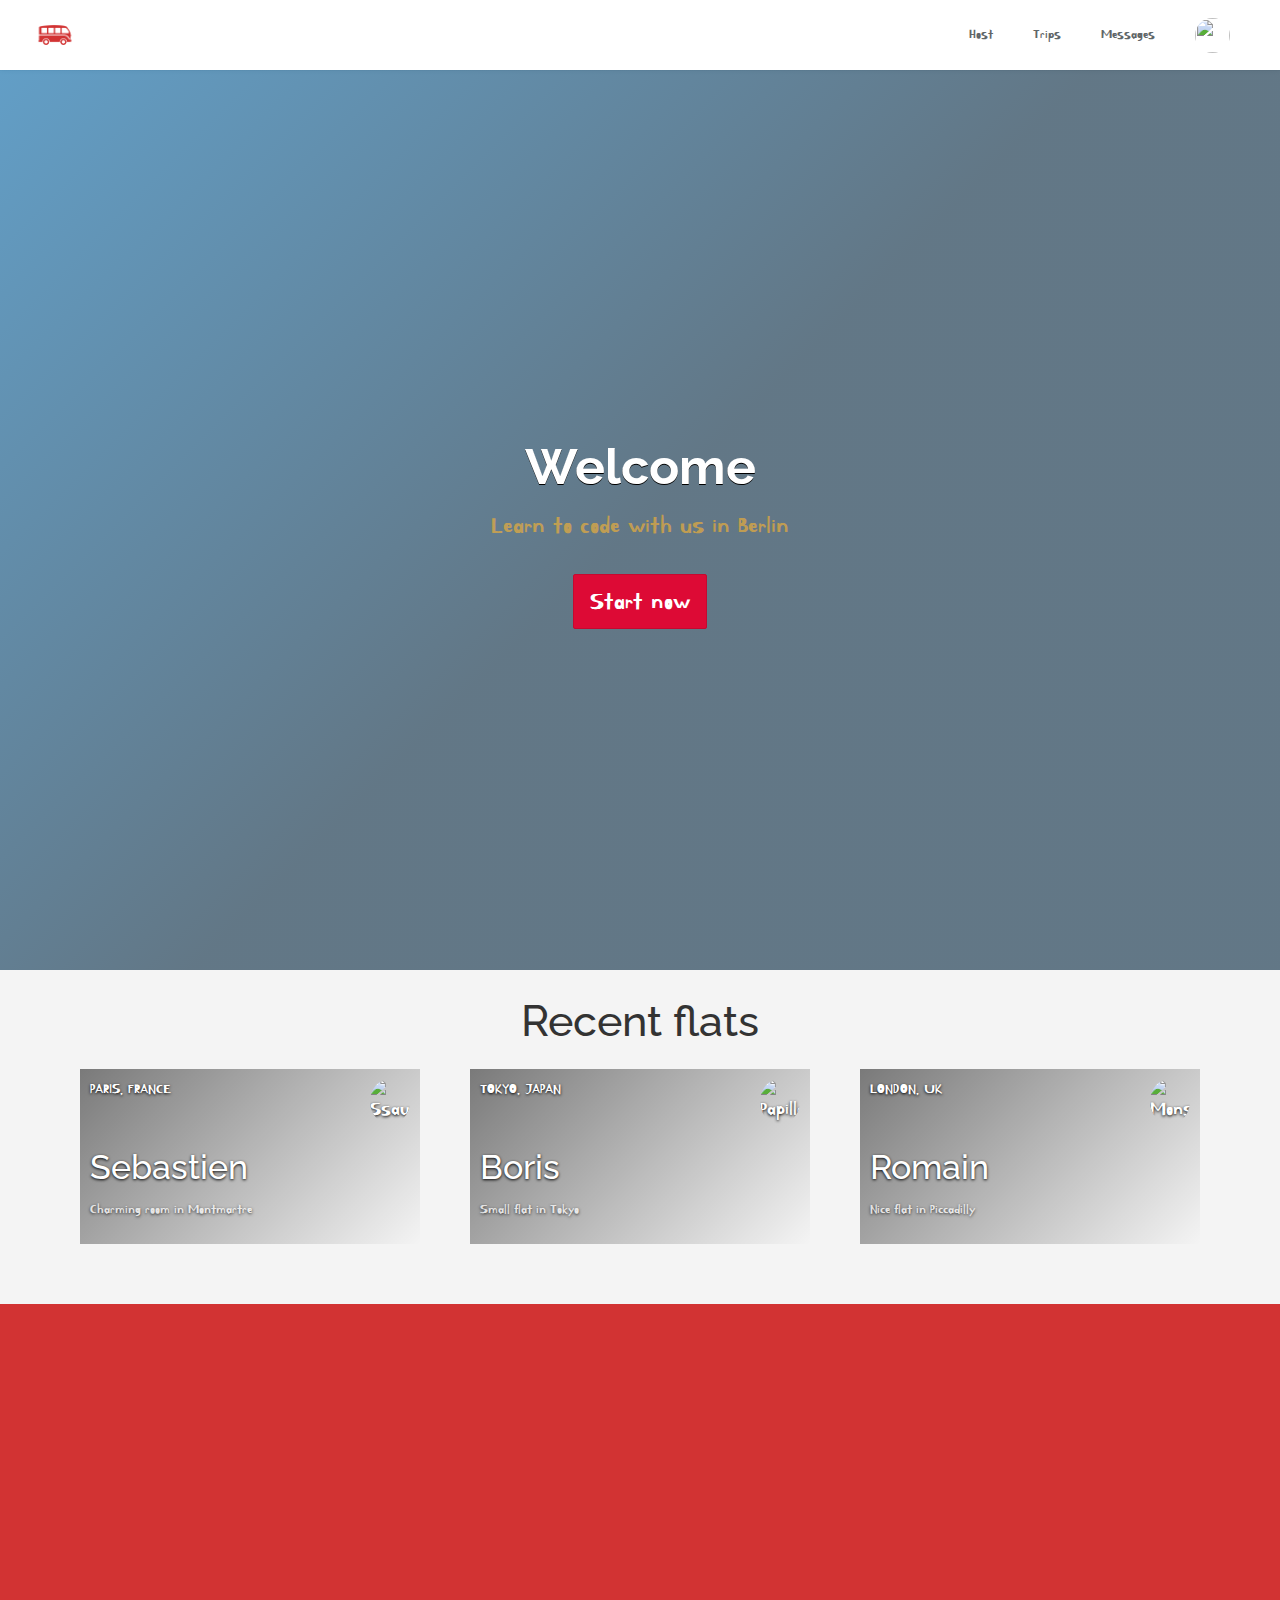
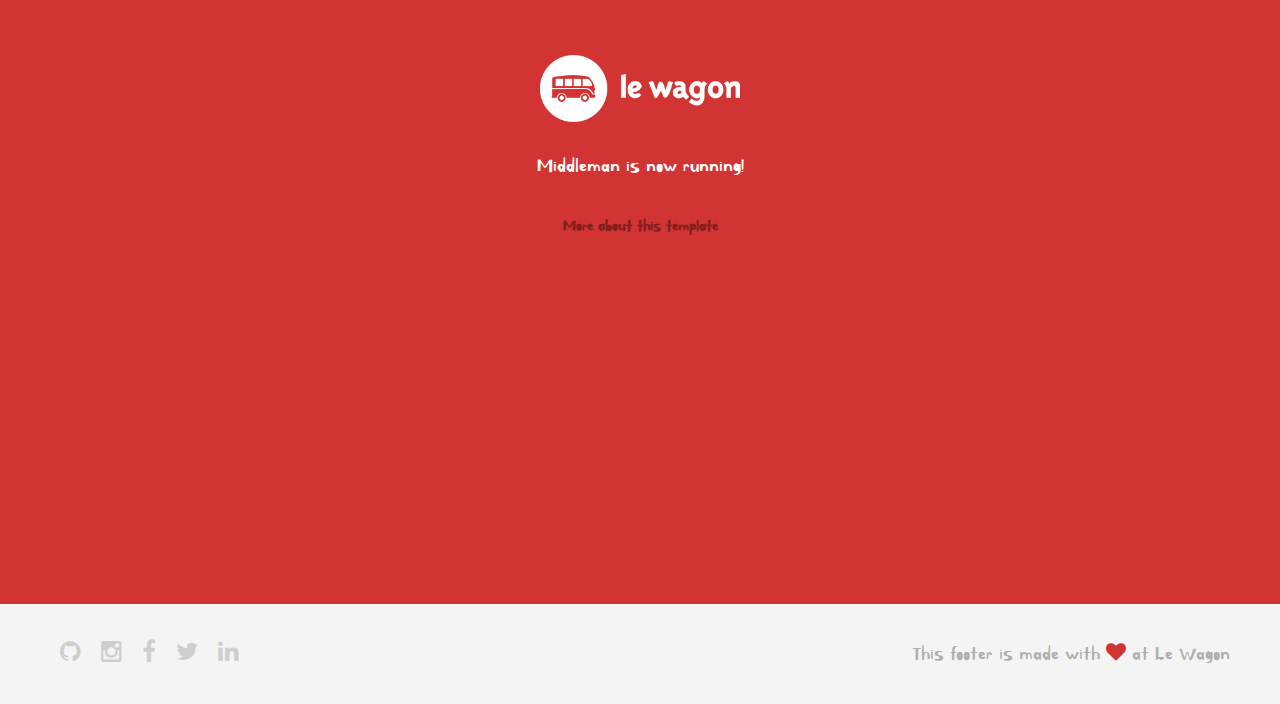
==== commit ab5e05ca: "Automated commit at 2018-07-30 14:43:09 UTC by middleman-deploy 2.0.0-alpha" ====
--- a/index.html
+++ b/index.html
@@ -7,7 +7,7 @@
           content="width=device-width, initial-scale=1, shrink-to-fit=no">
     <!-- Use the title from a page's frontmatter if it has one -->
     <title>Le Wagon - Middleman</title>
-    <link href="stylesheets/application-32bdffd4.css" rel="stylesheet" />
+    <link href="stylesheets/application-481dcd86.css" rel="stylesheet" />
     <script src="javascripts/application-93de88c9.js"></script>
     <link href="images/favicon-f15af148.png" rel="icon" type="image/png" />
   </head>
@@ -65,7 +65,7 @@
   </div>
 </div>
 
-<div class="container">
+<!-- <div class="container">
   <div class="row">
 
     <div class="card col-lg-3 col-xs-12" style="background-image: linear-gradient(rgba(0,0,0,0.3), rgba(0,0,0,0.2)), url('https://kitt.lewagon.com/placeholder/cities/shanghai');">
@@ -101,8 +101,46 @@
     </div>
 
   </div>
+</div> -->
+
+<div class="container" id="home-flats">
+  <h2 class="text-center">Recent flats</h2>
+  <div class="row">
+      <div class="col-xs-12 col-md-4">
+        <div class="card" style="background-image: linear-gradient(-225deg, rgba(0,0,0,0.5) 0%, rgba(0,0,0,0) 100%), url('https://kitt.lewagon.com/placeholder/cities/paris');">
+          <div class="card-category">Paris, France</div>
+          <div class="card-description">
+            <h3>Sebastien</h3>
+            <p>Charming room in Montmartre</p>
+          </div>
+          <img src="https://kitt.lewagon.com/placeholder/users/ssaunier" class="card-user" alt="Ssaunier" />
+          <a href="flats/ssaunier.html" class="card-link"></a>
+        </div>
+      </div>
+      <div class="col-xs-12 col-md-4">
+        <div class="card" style="background-image: linear-gradient(-225deg, rgba(0,0,0,0.5) 0%, rgba(0,0,0,0) 100%), url('https://kitt.lewagon.com/placeholder/cities/tokyo');">
+          <div class="card-category">Tokyo, Japan</div>
+          <div class="card-description">
+            <h3>Boris</h3>
+            <p>Small flat in Tokyo</p>
+          </div>
+          <img src="https://kitt.lewagon.com/placeholder/users/papillard" class="card-user" alt="Papillard" />
+          <a href="flats/papillard.html" class="card-link"></a>
+        </div>
+      </div>
+      <div class="col-xs-12 col-md-4">
+        <div class="card" style="background-image: linear-gradient(-225deg, rgba(0,0,0,0.5) 0%, rgba(0,0,0,0) 100%), url('https://kitt.lewagon.com/placeholder/cities/london');">
+          <div class="card-category">London, UK</div>
+          <div class="card-description">
+            <h3>Romain</h3>
+            <p>Nice flat in Piccadilly</p>
+          </div>
+          <img src="https://kitt.lewagon.com/placeholder/users/monsieurpaillard" class="card-user" alt="Monsieurpaillard" />
+          <a href="flats/monsieurpaillard.html" class="card-link"></a>
+        </div>
+      </div>
+  </div>
 </div>
-
 
 
 <div id="home">
--- a/stylesheets/application-481dcd86.css
+++ b/stylesheets/application-481dcd86.css
@@ -0,0 +1,8 @@
+@import url("https://fonts.googleapis.com/css?family=Open+Sans:400,300,700|Raleway:400,100,300,700,500");@import url("https://fonts.googleapis.com/css?family=Kirang+Haerang");/*!
+ * Bootstrap v3.3.7 (http://getbootstrap.com)
+ * Copyright 2011-2016 Twitter, Inc.
+ * Licensed under MIT (https://github.com/twbs/bootstrap/blob/master/LICENSE)
+ *//*! normalize.css v3.0.3 | MIT License | github.com/necolas/normalize.css */html{font-family:sans-serif;-ms-text-size-adjust:100%;-webkit-text-size-adjust:100%}body{margin:0}article,aside,details,figcaption,figure,footer,header,hgroup,main,menu,nav,section,summary{display:block}audio,canvas,progress,video{display:inline-block;vertical-align:baseline}audio:not([controls]){display:none;height:0}[hidden],template{display:none}a{background-color:transparent}a:active,a:hover{outline:0}abbr[title]{border-bottom:1px dotted}b,strong{font-weight:bold}dfn{font-style:italic}h1{font-size:2em;margin:0.67em 0}mark{background:#ff0;color:#000}small{font-size:80%}sub,sup{font-size:75%;line-height:0;position:relative;vertical-align:baseline}sup{top:-0.5em}sub{bottom:-0.25em}img{border:0}svg:not(:root){overflow:hidden}figure{margin:1em 40px}hr{-webkit-box-sizing:content-box;box-sizing:content-box;height:0}pre{overflow:auto}code,kbd,pre,samp{font-family:monospace, monospace;font-size:1em}button,input,optgroup,select,textarea{color:inherit;font:inherit;margin:0}button{overflow:visible}button,select{text-transform:none}button,html input[type="button"],input[type="reset"],input[type="submit"]{-webkit-appearance:button;cursor:pointer}button[disabled],html input[disabled]{cursor:default}button::-moz-focus-inner,input::-moz-focus-inner{border:0;padding:0}input{line-height:normal}input[type="checkbox"],input[type="radio"]{-webkit-box-sizing:border-box;box-sizing:border-box;padding:0}input[type="number"]::-webkit-inner-spin-button,input[type="number"]::-webkit-outer-spin-button{height:auto}input[type="search"]{-webkit-appearance:textfield;-webkit-box-sizing:content-box;box-sizing:content-box}input[type="search"]::-webkit-search-cancel-button,input[type="search"]::-webkit-search-decoration{-webkit-appearance:none}fieldset{border:1px solid #c0c0c0;margin:0 2px;padding:0.35em 0.625em 0.75em}legend{border:0;padding:0}textarea{overflow:auto}optgroup{font-weight:bold}table{border-collapse:collapse;border-spacing:0}td,th{padding:0}/*! Source: https://github.com/h5bp/html5-boilerplate/blob/master/src/css/main.css */@media print{*,*:before,*:after{background:transparent !important;color:#000 !important;-webkit-box-shadow:none !important;box-shadow:none !important;text-shadow:none !important}a,a:visited{text-decoration:underline}a[href]:after{content:" (" attr(href) ")"}abbr[title]:after{content:" (" attr(title) ")"}a[href^="#"]:after,a[href^="javascript:"]:after{content:""}pre,blockquote{border:1px solid #999;page-break-inside:avoid}thead{display:table-header-group}tr,img{page-break-inside:avoid}img{max-width:100% !important}p,h2,h3{orphans:3;widows:3}h2,h3{page-break-after:avoid}.navbar{display:none}.btn>.caret,.dropup>.btn>.caret{border-top-color:#000 !important}.label{border:1px solid #000}.table{border-collapse:collapse !important}.table td,.table th{background-color:#fff !important}.table-bordered th,.table-bordered td{border:1px solid #ddd !important}}@font-face{font-family:'Glyphicons Halflings';src:url("../assets/bootstrap/glyphicons-halflings-regular-86b6f62b.eot");src:url("../assets/bootstrap/glyphicons-halflings-regular-86b6f62b.eot?#iefix") format("embedded-opentype"),url("../assets/bootstrap/glyphicons-halflings-regular-ca35b697.woff2") format("woff2"),url("../assets/bootstrap/glyphicons-halflings-regular-278e49a8.woff") format("woff"),url("../assets/bootstrap/glyphicons-halflings-regular-44bc1850.ttf") format("truetype"),url("../assets/bootstrap/glyphicons-halflings-regular-de51a849.svg#glyphicons_halflingsregular") format("svg")}.glyphicon{position:relative;top:1px;display:inline-block;font-family:'Glyphicons Halflings';font-style:normal;font-weight:normal;line-height:1;-webkit-font-smoothing:antialiased;-moz-osx-font-smoothing:grayscale}.glyphicon-asterisk:before{content:"\002a"}.glyphicon-plus:before{content:"\002b"}.glyphicon-euro:before,.glyphicon-eur:before{content:"\20ac"}.glyphicon-minus:before{content:"\2212"}.glyphicon-cloud:before{content:"\2601"}.glyphicon-envelope:before{content:"\2709"}.glyphicon-pencil:before{content:"\270f"}.glyphicon-glass:before{content:"\e001"}.glyphicon-music:before{content:"\e002"}.glyphicon-search:before{content:"\e003"}.glyphicon-heart:before{content:"\e005"}.glyphicon-star:before{content:"\e006"}.glyphicon-star-empty:before{content:"\e007"}.glyphicon-user:before{content:"\e008"}.glyphicon-film:before{content:"\e009"}.glyphicon-th-large:before{content:"\e010"}.glyphicon-th:before{content:"\e011"}.glyphicon-th-list:before{content:"\e012"}.glyphicon-ok:before{content:"\e013"}.glyphicon-remove:before{content:"\e014"}.glyphicon-zoom-in:before{content:"\e015"}.glyphicon-zoom-out:before{content:"\e016"}.glyphicon-off:before{content:"\e017"}.glyphicon-signal:before{content:"\e018"}.glyphicon-cog:before{content:"\e019"}.glyphicon-trash:before{content:"\e020"}.glyphicon-home:before{content:"\e021"}.glyphicon-file:before{content:"\e022"}.glyphicon-time:before{content:"\e023"}.glyphicon-road:before{content:"\e024"}.glyphicon-download-alt:before{content:"\e025"}.glyphicon-download:before{content:"\e026"}.glyphicon-upload:before{content:"\e027"}.glyphicon-inbox:before{content:"\e028"}.glyphicon-play-circle:before{content:"\e029"}.glyphicon-repeat:before{content:"\e030"}.glyphicon-refresh:before{content:"\e031"}.glyphicon-list-alt:before{content:"\e032"}.glyphicon-lock:before{content:"\e033"}.glyphicon-flag:before{content:"\e034"}.glyphicon-headphones:before{content:"\e035"}.glyphicon-volume-off:before{content:"\e036"}.glyphicon-volume-down:before{content:"\e037"}.glyphicon-volume-up:before{content:"\e038"}.glyphicon-qrcode:before{content:"\e039"}.glyphicon-barcode:before{content:"\e040"}.glyphicon-tag:before{content:"\e041"}.glyphicon-tags:before{content:"\e042"}.glyphicon-book:before{content:"\e043"}.glyphicon-bookmark:before{content:"\e044"}.glyphicon-print:before{content:"\e045"}.glyphicon-camera:before{content:"\e046"}.glyphicon-font:before{content:"\e047"}.glyphicon-bold:before{content:"\e048"}.glyphicon-italic:before{content:"\e049"}.glyphicon-text-height:before{content:"\e050"}.glyphicon-text-width:before{content:"\e051"}.glyphicon-align-left:before{content:"\e052"}.glyphicon-align-center:before{content:"\e053"}.glyphicon-align-right:before{content:"\e054"}.glyphicon-align-justify:before{content:"\e055"}.glyphicon-list:before{content:"\e056"}.glyphicon-indent-left:before{content:"\e057"}.glyphicon-indent-right:before{content:"\e058"}.glyphicon-facetime-video:before{content:"\e059"}.glyphicon-picture:before{content:"\e060"}.glyphicon-map-marker:before{content:"\e062"}.glyphicon-adjust:before{content:"\e063"}.glyphicon-tint:before{content:"\e064"}.glyphicon-edit:before{content:"\e065"}.glyphicon-share:before{content:"\e066"}.glyphicon-check:before{content:"\e067"}.glyphicon-move:before{content:"\e068"}.glyphicon-step-backward:before{content:"\e069"}.glyphicon-fast-backward:before{content:"\e070"}.glyphicon-backward:before{content:"\e071"}.glyphicon-play:before{content:"\e072"}.glyphicon-pause:before{content:"\e073"}.glyphicon-stop:before{content:"\e074"}.glyphicon-forward:before{content:"\e075"}.glyphicon-fast-forward:before{content:"\e076"}.glyphicon-step-forward:before{content:"\e077"}.glyphicon-eject:before{content:"\e078"}.glyphicon-chevron-left:before{content:"\e079"}.glyphicon-chevron-right:before{content:"\e080"}.glyphicon-plus-sign:before{content:"\e081"}.glyphicon-minus-sign:before{content:"\e082"}.glyphicon-remove-sign:before{content:"\e083"}.glyphicon-ok-sign:before{content:"\e084"}.glyphicon-question-sign:before{content:"\e085"}.glyphicon-info-sign:before{content:"\e086"}.glyphicon-screenshot:before{content:"\e087"}.glyphicon-remove-circle:before{content:"\e088"}.glyphicon-ok-circle:before{content:"\e089"}.glyphicon-ban-circle:before{content:"\e090"}.glyphicon-arrow-left:before{content:"\e091"}.glyphicon-arrow-right:before{content:"\e092"}.glyphicon-arrow-up:before{content:"\e093"}.glyphicon-arrow-down:before{content:"\e094"}.glyphicon-share-alt:before{content:"\e095"}.glyphicon-resize-full:before{content:"\e096"}.glyphicon-resize-small:before{content:"\e097"}.glyphicon-exclamation-sign:before{content:"\e101"}.glyphicon-gift:before{content:"\e102"}.glyphicon-leaf:before{content:"\e103"}.glyphicon-fire:before{content:"\e104"}.glyphicon-eye-open:before{content:"\e105"}.glyphicon-eye-close:before{content:"\e106"}.glyphicon-warning-sign:before{content:"\e107"}.glyphicon-plane:before{content:"\e108"}.glyphicon-calendar:before{content:"\e109"}.glyphicon-random:before{content:"\e110"}.glyphicon-comment:before{content:"\e111"}.glyphicon-magnet:before{content:"\e112"}.glyphicon-chevron-up:before{content:"\e113"}.glyphicon-chevron-down:before{content:"\e114"}.glyphicon-retweet:before{content:"\e115"}.glyphicon-shopping-cart:before{content:"\e116"}.glyphicon-folder-close:before{content:"\e117"}.glyphicon-folder-open:before{content:"\e118"}.glyphicon-resize-vertical:before{content:"\e119"}.glyphicon-resize-horizontal:before{content:"\e120"}.glyphicon-hdd:before{content:"\e121"}.glyphicon-bullhorn:before{content:"\e122"}.glyphicon-bell:before{content:"\e123"}.glyphicon-certificate:before{content:"\e124"}.glyphicon-thumbs-up:before{content:"\e125"}.glyphicon-thumbs-down:before{content:"\e126"}.glyphicon-hand-right:before{content:"\e127"}.glyphicon-hand-left:before{content:"\e128"}.glyphicon-hand-up:before{content:"\e129"}.glyphicon-hand-down:before{content:"\e130"}.glyphicon-circle-arrow-right:before{content:"\e131"}.glyphicon-circle-arrow-left:before{content:"\e132"}.glyphicon-circle-arrow-up:before{content:"\e133"}.glyphicon-circle-arrow-down:before{content:"\e134"}.glyphicon-globe:before{content:"\e135"}.glyphicon-wrench:before{content:"\e136"}.glyphicon-tasks:before{content:"\e137"}.glyphicon-filter:before{content:"\e138"}.glyphicon-briefcase:before{content:"\e139"}.glyphicon-fullscreen:before{content:"\e140"}.glyphicon-dashboard:before{content:"\e141"}.glyphicon-paperclip:before{content:"\e142"}.glyphicon-heart-empty:before{content:"\e143"}.glyphicon-link:before{content:"\e144"}.glyphicon-phone:before{content:"\e145"}.glyphicon-pushpin:before{content:"\e146"}.glyphicon-usd:before{content:"\e148"}.glyphicon-gbp:before{content:"\e149"}.glyphicon-sort:before{content:"\e150"}.glyphicon-sort-by-alphabet:before{content:"\e151"}.glyphicon-sort-by-alphabet-alt:before{content:"\e152"}.glyphicon-sort-by-order:before{content:"\e153"}.glyphicon-sort-by-order-alt:before{content:"\e154"}.glyphicon-sort-by-attributes:before{content:"\e155"}.glyphicon-sort-by-attributes-alt:before{content:"\e156"}.glyphicon-unchecked:before{content:"\e157"}.glyphicon-expand:before{content:"\e158"}.glyphicon-collapse-down:before{content:"\e159"}.glyphicon-collapse-up:before{content:"\e160"}.glyphicon-log-in:before{content:"\e161"}.glyphicon-flash:before{content:"\e162"}.glyphicon-log-out:before{content:"\e163"}.glyphicon-new-window:before{content:"\e164"}.glyphicon-record:before{content:"\e165"}.glyphicon-save:before{content:"\e166"}.glyphicon-open:before{content:"\e167"}.glyphicon-saved:before{content:"\e168"}.glyphicon-import:before{content:"\e169"}.glyphicon-export:before{content:"\e170"}.glyphicon-send:before{content:"\e171"}.glyphicon-floppy-disk:before{content:"\e172"}.glyphicon-floppy-saved:before{content:"\e173"}.glyphicon-floppy-remove:before{content:"\e174"}.glyphicon-floppy-save:before{content:"\e175"}.glyphicon-floppy-open:before{content:"\e176"}.glyphicon-credit-card:before{content:"\e177"}.glyphicon-transfer:before{content:"\e178"}.glyphicon-cutlery:before{content:"\e179"}.glyphicon-header:before{content:"\e180"}.glyphicon-compressed:before{content:"\e181"}.glyphicon-earphone:before{content:"\e182"}.glyphicon-phone-alt:before{content:"\e183"}.glyphicon-tower:before{content:"\e184"}.glyphicon-stats:before{content:"\e185"}.glyphicon-sd-video:before{content:"\e186"}.glyphicon-hd-video:before{content:"\e187"}.glyphicon-subtitles:before{content:"\e188"}.glyphicon-sound-stereo:before{content:"\e189"}.glyphicon-sound-dolby:before{content:"\e190"}.glyphicon-sound-5-1:before{content:"\e191"}.glyphicon-sound-6-1:before{content:"\e192"}.glyphicon-sound-7-1:before{content:"\e193"}.glyphicon-copyright-mark:before{content:"\e194"}.glyphicon-registration-mark:before{content:"\e195"}.glyphicon-cloud-download:before{content:"\e197"}.glyphicon-cloud-upload:before{content:"\e198"}.glyphicon-tree-conifer:before{content:"\e199"}.glyphicon-tree-deciduous:before{content:"\e200"}.glyphicon-cd:before{content:"\e201"}.glyphicon-save-file:before{content:"\e202"}.glyphicon-open-file:before{content:"\e203"}.glyphicon-level-up:before{content:"\e204"}.glyphicon-copy:before{content:"\e205"}.glyphicon-paste:before{content:"\e206"}.glyphicon-alert:before{content:"\e209"}.glyphicon-equalizer:before{content:"\e210"}.glyphicon-king:before{content:"\e211"}.glyphicon-queen:before{content:"\e212"}.glyphicon-pawn:before{content:"\e213"}.glyphicon-bishop:before{content:"\e214"}.glyphicon-knight:before{content:"\e215"}.glyphicon-baby-formula:before{content:"\e216"}.glyphicon-tent:before{content:"\26fa"}.glyphicon-blackboard:before{content:"\e218"}.glyphicon-bed:before{content:"\e219"}.glyphicon-apple:before{content:"\f8ff"}.glyphicon-erase:before{content:"\e221"}.glyphicon-hourglass:before{content:"\231b"}.glyphicon-lamp:before{content:"\e223"}.glyphicon-duplicate:before{content:"\e224"}.glyphicon-piggy-bank:before{content:"\e225"}.glyphicon-scissors:before{content:"\e226"}.glyphicon-bitcoin:before{content:"\e227"}.glyphicon-btc:before{content:"\e227"}.glyphicon-xbt:before{content:"\e227"}.glyphicon-yen:before{content:"\00a5"}.glyphicon-jpy:before{content:"\00a5"}.glyphicon-ruble:before{content:"\20bd"}.glyphicon-rub:before{content:"\20bd"}.glyphicon-scale:before{content:"\e230"}.glyphicon-ice-lolly:before{content:"\e231"}.glyphicon-ice-lolly-tasted:before{content:"\e232"}.glyphicon-education:before{content:"\e233"}.glyphicon-option-horizontal:before{content:"\e234"}.glyphicon-option-vertical:before{content:"\e235"}.glyphicon-menu-hamburger:before{content:"\e236"}.glyphicon-modal-window:before{content:"\e237"}.glyphicon-oil:before{content:"\e238"}.glyphicon-grain:before{content:"\e239"}.glyphicon-sunglasses:before{content:"\e240"}.glyphicon-text-size:before{content:"\e241"}.glyphicon-text-color:before{content:"\e242"}.glyphicon-text-background:before{content:"\e243"}.glyphicon-object-align-top:before{content:"\e244"}.glyphicon-object-align-bottom:before{content:"\e245"}.glyphicon-object-align-horizontal:before{content:"\e246"}.glyphicon-object-align-left:before{content:"\e247"}.glyphicon-object-align-vertical:before{content:"\e248"}.glyphicon-object-align-right:before{content:"\e249"}.glyphicon-triangle-right:before{content:"\e250"}.glyphicon-triangle-left:before{content:"\e251"}.glyphicon-triangle-bottom:before{content:"\e252"}.glyphicon-triangle-top:before{content:"\e253"}.glyphicon-console:before{content:"\e254"}.glyphicon-superscript:before{content:"\e255"}.glyphicon-subscript:before{content:"\e256"}.glyphicon-menu-left:before{content:"\e257"}.glyphicon-menu-right:before{content:"\e258"}.glyphicon-menu-down:before{content:"\e259"}.glyphicon-menu-up:before{content:"\e260"}*{-webkit-box-sizing:border-box;box-sizing:border-box}*:before,*:after{-webkit-box-sizing:border-box;box-sizing:border-box}html{font-size:10px;-webkit-tap-highlight-color:transparent}body{font-family:"Kirang Haerang", cursive;font-size:20px;line-height:1.42857143;color:#333333;background-color:#F4F4F4}input,button,select,textarea{font-family:inherit;font-size:inherit;line-height:inherit}a{color:#dd0a35;text-decoration:none}a:hover,a:focus{color:#940723;text-decoration:underline}a:focus{outline:5px auto -webkit-focus-ring-color;outline-offset:-2px}figure{margin:0}img{vertical-align:middle}.img-responsive{display:block;max-width:100%;height:auto}.img-rounded{border-radius:2px}.img-thumbnail{padding:4px;line-height:1.42857143;background-color:#F4F4F4;border:1px solid #ddd;border-radius:2px;-webkit-transition:all 0.2s ease-in-out;transition:all 0.2s ease-in-out;display:inline-block;max-width:100%;height:auto}.img-circle{border-radius:50%}hr{margin-top:28px;margin-bottom:28px;border:0;border-top:1px solid #eeeeee}.sr-only{position:absolute;width:1px;height:1px;margin:-1px;padding:0;overflow:hidden;clip:rect(0, 0, 0, 0);border:0}.sr-only-focusable:active,.sr-only-focusable:focus{position:static;width:auto;height:auto;margin:0;overflow:visible;clip:auto}[role="button"]{cursor:pointer}h1,h2,h3,h4,h5,h6,.h1,.h2,.h3,.h4,.h5,.h6{font-family:"Raleway", "Helvetica", "sans-serif";font-weight:500;line-height:1.1;color:inherit}h1 small,h1 .small,h2 small,h2 .small,h3 small,h3 .small,h4 small,h4 .small,h5 small,h5 .small,h6 small,h6 .small,.h1 small,.h1 .small,.h2 small,.h2 .small,.h3 small,.h3 .small,.h4 small,.h4 .small,.h5 small,.h5 .small,.h6 small,.h6 .small{font-weight:normal;line-height:1;color:#777777}h1,.h1,h2,.h2,h3,.h3{margin-top:28px;margin-bottom:14px}h1 small,h1 .small,.h1 small,.h1 .small,h2 small,h2 .small,.h2 small,.h2 .small,h3 small,h3 .small,.h3 small,.h3 .small{font-size:65%}h4,.h4,h5,.h5,h6,.h6{margin-top:14px;margin-bottom:14px}h4 small,h4 .small,.h4 small,.h4 .small,h5 small,h5 .small,.h5 small,.h5 .small,h6 small,h6 .small,.h6 small,.h6 .small{font-size:75%}h1,.h1{font-size:52px}h2,.h2{font-size:43px}h3,.h3{font-size:34px}h4,.h4{font-size:25px}h5,.h5{font-size:20px}h6,.h6{font-size:17px}p{margin:0 0 14px}.lead{margin-bottom:28px;font-size:23px;font-weight:300;line-height:1.4}@media (min-width: 768px){.lead{font-size:30px}}small,.small{font-size:85%}mark,.mark{background-color:#fcf8e3;padding:.2em}.text-left{text-align:left}.text-right{text-align:right}.text-center{text-align:center}.text-justify{text-align:justify}.text-nowrap{white-space:nowrap}.text-lowercase{text-transform:lowercase}.text-uppercase,.initialism{text-transform:uppercase}.text-capitalize{text-transform:capitalize}.text-muted{color:#777777}.text-primary{color:#dd0a35}a.text-primary:hover,a.text-primary:focus{color:#ac0829}.text-success{color:#3c763d}a.text-success:hover,a.text-success:focus{color:#2b542c}.text-info{color:#31708f}a.text-info:hover,a.text-info:focus{color:#245269}.text-warning{color:#8a6d3b}a.text-warning:hover,a.text-warning:focus{color:#66512c}.text-danger{color:#a94442}a.text-danger:hover,a.text-danger:focus{color:#843534}.bg-primary{color:#fff}.bg-primary{background-color:#dd0a35}a.bg-primary:hover,a.bg-primary:focus{background-color:#ac0829}.bg-success{background-color:#dff0d8}a.bg-success:hover,a.bg-success:focus{background-color:#c1e2b3}.bg-info{background-color:#d9edf7}a.bg-info:hover,a.bg-info:focus{background-color:#afd9ee}.bg-warning{background-color:#fcf8e3}a.bg-warning:hover,a.bg-warning:focus{background-color:#f7ecb5}.bg-danger{background-color:#f2dede}a.bg-danger:hover,a.bg-danger:focus{background-color:#e4b9b9}.page-header{padding-bottom:13px;margin:56px 0 28px;border-bottom:1px solid #eeeeee}ul,ol{margin-top:0;margin-bottom:14px}ul ul,ul ol,ol ul,ol ol{margin-bottom:0}.list-unstyled{padding-left:0;list-style:none}.list-inline{padding-left:0;list-style:none;margin-left:-5px}.list-inline>li{display:inline-block;padding-left:5px;padding-right:5px}dl{margin-top:0;margin-bottom:28px}dt,dd{line-height:1.42857143}dt{font-weight:bold}dd{margin-left:0}.dl-horizontal dd:before,.dl-horizontal dd:after{content:" ";display:table}.dl-horizontal dd:after{clear:both}@media (min-width: 768px){.dl-horizontal dt{float:left;width:160px;clear:left;text-align:right;overflow:hidden;text-overflow:ellipsis;white-space:nowrap}.dl-horizontal dd{margin-left:180px}}abbr[title],abbr[data-original-title]{cursor:help;border-bottom:1px dotted #777777}.initialism{font-size:90%}blockquote{padding:14px 28px;margin:0 0 28px;font-size:25px;border-left:5px solid #eeeeee}blockquote p:last-child,blockquote ul:last-child,blockquote ol:last-child{margin-bottom:0}blockquote footer,blockquote small,blockquote .small{display:block;font-size:80%;line-height:1.42857143;color:#777777}blockquote footer:before,blockquote small:before,blockquote .small:before{content:'\2014 \00A0'}.blockquote-reverse,blockquote.pull-right{padding-right:15px;padding-left:0;border-right:5px solid #eeeeee;border-left:0;text-align:right}.blockquote-reverse footer:before,.blockquote-reverse small:before,.blockquote-reverse .small:before,blockquote.pull-right footer:before,blockquote.pull-right small:before,blockquote.pull-right .small:before{content:''}.blockquote-reverse footer:after,.blockquote-reverse small:after,.blockquote-reverse .small:after,blockquote.pull-right footer:after,blockquote.pull-right small:after,blockquote.pull-right .small:after{content:'\00A0 \2014'}address{margin-bottom:28px;font-style:normal;line-height:1.42857143}code,kbd,pre,samp{font-family:Menlo, Monaco, Consolas, "Courier New", monospace}code{padding:2px 4px;font-size:90%;color:#c7254e;background-color:#f9f2f4;border-radius:2px}kbd{padding:2px 4px;font-size:90%;color:#fff;background-color:#333;border-radius:2px;-webkit-box-shadow:inset 0 -1px 0 rgba(0,0,0,0.25);box-shadow:inset 0 -1px 0 rgba(0,0,0,0.25)}kbd kbd{padding:0;font-size:100%;font-weight:bold;-webkit-box-shadow:none;box-shadow:none}pre{display:block;padding:13.5px;margin:0 0 14px;font-size:19px;line-height:1.42857143;word-break:break-all;word-wrap:break-word;color:#333333;background-color:#f5f5f5;border:1px solid #ccc;border-radius:2px}pre code{padding:0;font-size:inherit;color:inherit;white-space:pre-wrap;background-color:transparent;border-radius:0}.pre-scrollable{max-height:340px;overflow-y:scroll}.container{margin-right:auto;margin-left:auto;padding-left:15px;padding-right:15px}.container:before,.container:after{content:" ";display:table}.container:after{clear:both}@media (min-width: 768px){.container{width:750px}}@media (min-width: 992px){.container{width:970px}}@media (min-width: 1200px){.container{width:1170px}}.container-fluid{margin-right:auto;margin-left:auto;padding-left:15px;padding-right:15px}.container-fluid:before,.container-fluid:after{content:" ";display:table}.container-fluid:after{clear:both}.row{margin-left:-15px;margin-right:-15px}.row:before,.row:after{content:" ";display:table}.row:after{clear:both}.col-xs-1,.col-sm-1,.col-md-1,.col-lg-1,.col-xs-2,.col-sm-2,.col-md-2,.col-lg-2,.col-xs-3,.col-sm-3,.col-md-3,.col-lg-3,.col-xs-4,.col-sm-4,.col-md-4,.col-lg-4,.col-xs-5,.col-sm-5,.col-md-5,.col-lg-5,.col-xs-6,.col-sm-6,.col-md-6,.col-lg-6,.col-xs-7,.col-sm-7,.col-md-7,.col-lg-7,.col-xs-8,.col-sm-8,.col-md-8,.col-lg-8,.col-xs-9,.col-sm-9,.col-md-9,.col-lg-9,.col-xs-10,.col-sm-10,.col-md-10,.col-lg-10,.col-xs-11,.col-sm-11,.col-md-11,.col-lg-11,.col-xs-12,.col-sm-12,.col-md-12,.col-lg-12{position:relative;min-height:1px;padding-left:15px;padding-right:15px}.col-xs-1,.col-xs-2,.col-xs-3,.col-xs-4,.col-xs-5,.col-xs-6,.col-xs-7,.col-xs-8,.col-xs-9,.col-xs-10,.col-xs-11,.col-xs-12{float:left}.col-xs-1{width:8.33333333%}.col-xs-2{width:16.66666667%}.col-xs-3{width:25%}.col-xs-4{width:33.33333333%}.col-xs-5{width:41.66666667%}.col-xs-6{width:50%}.col-xs-7{width:58.33333333%}.col-xs-8{width:66.66666667%}.col-xs-9{width:75%}.col-xs-10{width:83.33333333%}.col-xs-11{width:91.66666667%}.col-xs-12{width:100%}.col-xs-pull-0{right:auto}.col-xs-pull-1{right:8.33333333%}.col-xs-pull-2{right:16.66666667%}.col-xs-pull-3{right:25%}.col-xs-pull-4{right:33.33333333%}.col-xs-pull-5{right:41.66666667%}.col-xs-pull-6{right:50%}.col-xs-pull-7{right:58.33333333%}.col-xs-pull-8{right:66.66666667%}.col-xs-pull-9{right:75%}.col-xs-pull-10{right:83.33333333%}.col-xs-pull-11{right:91.66666667%}.col-xs-pull-12{right:100%}.col-xs-push-0{left:auto}.col-xs-push-1{left:8.33333333%}.col-xs-push-2{left:16.66666667%}.col-xs-push-3{left:25%}.col-xs-push-4{left:33.33333333%}.col-xs-push-5{left:41.66666667%}.col-xs-push-6{left:50%}.col-xs-push-7{left:58.33333333%}.col-xs-push-8{left:66.66666667%}.col-xs-push-9{left:75%}.col-xs-push-10{left:83.33333333%}.col-xs-push-11{left:91.66666667%}.col-xs-push-12{left:100%}.col-xs-offset-0{margin-left:0%}.col-xs-offset-1{margin-left:8.33333333%}.col-xs-offset-2{margin-left:16.66666667%}.col-xs-offset-3{margin-left:25%}.col-xs-offset-4{margin-left:33.33333333%}.col-xs-offset-5{margin-left:41.66666667%}.col-xs-offset-6{margin-left:50%}.col-xs-offset-7{margin-left:58.33333333%}.col-xs-offset-8{margin-left:66.66666667%}.col-xs-offset-9{margin-left:75%}.col-xs-offset-10{margin-left:83.33333333%}.col-xs-offset-11{margin-left:91.66666667%}.col-xs-offset-12{margin-left:100%}@media (min-width: 768px){.col-sm-1,.col-sm-2,.col-sm-3,.col-sm-4,.col-sm-5,.col-sm-6,.col-sm-7,.col-sm-8,.col-sm-9,.col-sm-10,.col-sm-11,.col-sm-12{float:left}.col-sm-1{width:8.33333333%}.col-sm-2{width:16.66666667%}.col-sm-3{width:25%}.col-sm-4{width:33.33333333%}.col-sm-5{width:41.66666667%}.col-sm-6{width:50%}.col-sm-7{width:58.33333333%}.col-sm-8{width:66.66666667%}.col-sm-9{width:75%}.col-sm-10{width:83.33333333%}.col-sm-11{width:91.66666667%}.col-sm-12{width:100%}.col-sm-pull-0{right:auto}.col-sm-pull-1{right:8.33333333%}.col-sm-pull-2{right:16.66666667%}.col-sm-pull-3{right:25%}.col-sm-pull-4{right:33.33333333%}.col-sm-pull-5{right:41.66666667%}.col-sm-pull-6{right:50%}.col-sm-pull-7{right:58.33333333%}.col-sm-pull-8{right:66.66666667%}.col-sm-pull-9{right:75%}.col-sm-pull-10{right:83.33333333%}.col-sm-pull-11{right:91.66666667%}.col-sm-pull-12{right:100%}.col-sm-push-0{left:auto}.col-sm-push-1{left:8.33333333%}.col-sm-push-2{left:16.66666667%}.col-sm-push-3{left:25%}.col-sm-push-4{left:33.33333333%}.col-sm-push-5{left:41.66666667%}.col-sm-push-6{left:50%}.col-sm-push-7{left:58.33333333%}.col-sm-push-8{left:66.66666667%}.col-sm-push-9{left:75%}.col-sm-push-10{left:83.33333333%}.col-sm-push-11{left:91.66666667%}.col-sm-push-12{left:100%}.col-sm-offset-0{margin-left:0%}.col-sm-offset-1{margin-left:8.33333333%}.col-sm-offset-2{margin-left:16.66666667%}.col-sm-offset-3{margin-left:25%}.col-sm-offset-4{margin-left:33.33333333%}.col-sm-offset-5{margin-left:41.66666667%}.col-sm-offset-6{margin-left:50%}.col-sm-offset-7{margin-left:58.33333333%}.col-sm-offset-8{margin-left:66.66666667%}.col-sm-offset-9{margin-left:75%}.col-sm-offset-10{margin-left:83.33333333%}.col-sm-offset-11{margin-left:91.66666667%}.col-sm-offset-12{margin-left:100%}}@media (min-width: 992px){.col-md-1,.col-md-2,.col-md-3,.col-md-4,.col-md-5,.col-md-6,.col-md-7,.col-md-8,.col-md-9,.col-md-10,.col-md-11,.col-md-12{float:left}.col-md-1{width:8.33333333%}.col-md-2{width:16.66666667%}.col-md-3{width:25%}.col-md-4{width:33.33333333%}.col-md-5{width:41.66666667%}.col-md-6{width:50%}.col-md-7{width:58.33333333%}.col-md-8{width:66.66666667%}.col-md-9{width:75%}.col-md-10{width:83.33333333%}.col-md-11{width:91.66666667%}.col-md-12{width:100%}.col-md-pull-0{right:auto}.col-md-pull-1{right:8.33333333%}.col-md-pull-2{right:16.66666667%}.col-md-pull-3{right:25%}.col-md-pull-4{right:33.33333333%}.col-md-pull-5{right:41.66666667%}.col-md-pull-6{right:50%}.col-md-pull-7{right:58.33333333%}.col-md-pull-8{right:66.66666667%}.col-md-pull-9{right:75%}.col-md-pull-10{right:83.33333333%}.col-md-pull-11{right:91.66666667%}.col-md-pull-12{right:100%}.col-md-push-0{left:auto}.col-md-push-1{left:8.33333333%}.col-md-push-2{left:16.66666667%}.col-md-push-3{left:25%}.col-md-push-4{left:33.33333333%}.col-md-push-5{left:41.66666667%}.col-md-push-6{left:50%}.col-md-push-7{left:58.33333333%}.col-md-push-8{left:66.66666667%}.col-md-push-9{left:75%}.col-md-push-10{left:83.33333333%}.col-md-push-11{left:91.66666667%}.col-md-push-12{left:100%}.col-md-offset-0{margin-left:0%}.col-md-offset-1{margin-left:8.33333333%}.col-md-offset-2{margin-left:16.66666667%}.col-md-offset-3{margin-left:25%}.col-md-offset-4{margin-left:33.33333333%}.col-md-offset-5{margin-left:41.66666667%}.col-md-offset-6{margin-left:50%}.col-md-offset-7{margin-left:58.33333333%}.col-md-offset-8{margin-left:66.66666667%}.col-md-offset-9{margin-left:75%}.col-md-offset-10{margin-left:83.33333333%}.col-md-offset-11{margin-left:91.66666667%}.col-md-offset-12{margin-left:100%}}@media (min-width: 1200px){.col-lg-1,.col-lg-2,.col-lg-3,.col-lg-4,.col-lg-5,.col-lg-6,.col-lg-7,.col-lg-8,.col-lg-9,.col-lg-10,.col-lg-11,.col-lg-12{float:left}.col-lg-1{width:8.33333333%}.col-lg-2{width:16.66666667%}.col-lg-3{width:25%}.col-lg-4{width:33.33333333%}.col-lg-5{width:41.66666667%}.col-lg-6{width:50%}.col-lg-7{width:58.33333333%}.col-lg-8{width:66.66666667%}.col-lg-9{width:75%}.col-lg-10{width:83.33333333%}.col-lg-11{width:91.66666667%}.col-lg-12{width:100%}.col-lg-pull-0{right:auto}.col-lg-pull-1{right:8.33333333%}.col-lg-pull-2{right:16.66666667%}.col-lg-pull-3{right:25%}.col-lg-pull-4{right:33.33333333%}.col-lg-pull-5{right:41.66666667%}.col-lg-pull-6{right:50%}.col-lg-pull-7{right:58.33333333%}.col-lg-pull-8{right:66.66666667%}.col-lg-pull-9{right:75%}.col-lg-pull-10{right:83.33333333%}.col-lg-pull-11{right:91.66666667%}.col-lg-pull-12{right:100%}.col-lg-push-0{left:auto}.col-lg-push-1{left:8.33333333%}.col-lg-push-2{left:16.66666667%}.col-lg-push-3{left:25%}.col-lg-push-4{left:33.33333333%}.col-lg-push-5{left:41.66666667%}.col-lg-push-6{left:50%}.col-lg-push-7{left:58.33333333%}.col-lg-push-8{left:66.66666667%}.col-lg-push-9{left:75%}.col-lg-push-10{left:83.33333333%}.col-lg-push-11{left:91.66666667%}.col-lg-push-12{left:100%}.col-lg-offset-0{margin-left:0%}.col-lg-offset-1{margin-left:8.33333333%}.col-lg-offset-2{margin-left:16.66666667%}.col-lg-offset-3{margin-left:25%}.col-lg-offset-4{margin-left:33.33333333%}.col-lg-offset-5{margin-left:41.66666667%}.col-lg-offset-6{margin-left:50%}.col-lg-offset-7{margin-left:58.33333333%}.col-lg-offset-8{margin-left:66.66666667%}.col-lg-offset-9{margin-left:75%}.col-lg-offset-10{margin-left:83.33333333%}.col-lg-offset-11{margin-left:91.66666667%}.col-lg-offset-12{margin-left:100%}}table{background-color:transparent}caption{padding-top:8px;padding-bottom:8px;color:#777777;text-align:left}th{text-align:left}.table{width:100%;max-width:100%;margin-bottom:28px}.table>thead>tr>th,.table>thead>tr>td,.table>tbody>tr>th,.table>tbody>tr>td,.table>tfoot>tr>th,.table>tfoot>tr>td{padding:8px;line-height:1.42857143;vertical-align:top;border-top:1px solid #ddd}.table>thead>tr>th{vertical-align:bottom;border-bottom:2px solid #ddd}.table>caption+thead>tr:first-child>th,.table>caption+thead>tr:first-child>td,.table>colgroup+thead>tr:first-child>th,.table>colgroup+thead>tr:first-child>td,.table>thead:first-child>tr:first-child>th,.table>thead:first-child>tr:first-child>td{border-top:0}.table>tbody+tbody{border-top:2px solid #ddd}.table .table{background-color:#F4F4F4}.table-condensed>thead>tr>th,.table-condensed>thead>tr>td,.table-condensed>tbody>tr>th,.table-condensed>tbody>tr>td,.table-condensed>tfoot>tr>th,.table-condensed>tfoot>tr>td{padding:5px}.table-bordered{border:1px solid #ddd}.table-bordered>thead>tr>th,.table-bordered>thead>tr>td,.table-bordered>tbody>tr>th,.table-bordered>tbody>tr>td,.table-bordered>tfoot>tr>th,.table-bordered>tfoot>tr>td{border:1px solid #ddd}.table-bordered>thead>tr>th,.table-bordered>thead>tr>td{border-bottom-width:2px}.table-striped>tbody>tr:nth-of-type(odd){background-color:#f9f9f9}.table-hover>tbody>tr:hover{background-color:#f5f5f5}table col[class*="col-"]{position:static;float:none;display:table-column}table td[class*="col-"],table th[class*="col-"]{position:static;float:none;display:table-cell}.table>thead>tr>td.active,.table>thead>tr>th.active,.table>thead>tr.active>td,.table>thead>tr.active>th,.table>tbody>tr>td.active,.table>tbody>tr>th.active,.table>tbody>tr.active>td,.table>tbody>tr.active>th,.table>tfoot>tr>td.active,.table>tfoot>tr>th.active,.table>tfoot>tr.active>td,.table>tfoot>tr.active>th{background-color:#f5f5f5}.table-hover>tbody>tr>td.active:hover,.table-hover>tbody>tr>th.active:hover,.table-hover>tbody>tr.active:hover>td,.table-hover>tbody>tr:hover>.active,.table-hover>tbody>tr.active:hover>th{background-color:#e8e8e8}.table>thead>tr>td.success,.table>thead>tr>th.success,.table>thead>tr.success>td,.table>thead>tr.success>th,.table>tbody>tr>td.success,.table>tbody>tr>th.success,.table>tbody>tr.success>td,.table>tbody>tr.success>th,.table>tfoot>tr>td.success,.table>tfoot>tr>th.success,.table>tfoot>tr.success>td,.table>tfoot>tr.success>th{background-color:#dff0d8}.table-hover>tbody>tr>td.success:hover,.table-hover>tbody>tr>th.success:hover,.table-hover>tbody>tr.success:hover>td,.table-hover>tbody>tr:hover>.success,.table-hover>tbody>tr.success:hover>th{background-color:#d0e9c6}.table>thead>tr>td.info,.table>thead>tr>th.info,.table>thead>tr.info>td,.table>thead>tr.info>th,.table>tbody>tr>td.info,.table>tbody>tr>th.info,.table>tbody>tr.info>td,.table>tbody>tr.info>th,.table>tfoot>tr>td.info,.table>tfoot>tr>th.info,.table>tfoot>tr.info>td,.table>tfoot>tr.info>th{background-color:#d9edf7}.table-hover>tbody>tr>td.info:hover,.table-hover>tbody>tr>th.info:hover,.table-hover>tbody>tr.info:hover>td,.table-hover>tbody>tr:hover>.info,.table-hover>tbody>tr.info:hover>th{background-color:#c4e3f3}.table>thead>tr>td.warning,.table>thead>tr>th.warning,.table>thead>tr.warning>td,.table>thead>tr.warning>th,.table>tbody>tr>td.warning,.table>tbody>tr>th.warning,.table>tbody>tr.warning>td,.table>tbody>tr.warning>th,.table>tfoot>tr>td.warning,.table>tfoot>tr>th.warning,.table>tfoot>tr.warning>td,.table>tfoot>tr.warning>th{background-color:#fcf8e3}.table-hover>tbody>tr>td.warning:hover,.table-hover>tbody>tr>th.warning:hover,.table-hover>tbody>tr.warning:hover>td,.table-hover>tbody>tr:hover>.warning,.table-hover>tbody>tr.warning:hover>th{background-color:#faf2cc}.table>thead>tr>td.danger,.table>thead>tr>th.danger,.table>thead>tr.danger>td,.table>thead>tr.danger>th,.table>tbody>tr>td.danger,.table>tbody>tr>th.danger,.table>tbody>tr.danger>td,.table>tbody>tr.danger>th,.table>tfoot>tr>td.danger,.table>tfoot>tr>th.danger,.table>tfoot>tr.danger>td,.table>tfoot>tr.danger>th{background-color:#f2dede}.table-hover>tbody>tr>td.danger:hover,.table-hover>tbody>tr>th.danger:hover,.table-hover>tbody>tr.danger:hover>td,.table-hover>tbody>tr:hover>.danger,.table-hover>tbody>tr.danger:hover>th{background-color:#ebcccc}.table-responsive{overflow-x:auto;min-height:0.01%}@media screen and (max-width: 767px){.table-responsive{width:100%;margin-bottom:21px;overflow-y:hidden;-ms-overflow-style:-ms-autohiding-scrollbar;border:1px solid #ddd}.table-responsive>.table{margin-bottom:0}.table-responsive>.table>thead>tr>th,.table-responsive>.table>thead>tr>td,.table-responsive>.table>tbody>tr>th,.table-responsive>.table>tbody>tr>td,.table-responsive>.table>tfoot>tr>th,.table-responsive>.table>tfoot>tr>td{white-space:nowrap}.table-responsive>.table-bordered{border:0}.table-responsive>.table-bordered>thead>tr>th:first-child,.table-responsive>.table-bordered>thead>tr>td:first-child,.table-responsive>.table-bordered>tbody>tr>th:first-child,.table-responsive>.table-bordered>tbody>tr>td:first-child,.table-responsive>.table-bordered>tfoot>tr>th:first-child,.table-responsive>.table-bordered>tfoot>tr>td:first-child{border-left:0}.table-responsive>.table-bordered>thead>tr>th:last-child,.table-responsive>.table-bordered>thead>tr>td:last-child,.table-responsive>.table-bordered>tbody>tr>th:last-child,.table-responsive>.table-bordered>tbody>tr>td:last-child,.table-responsive>.table-bordered>tfoot>tr>th:last-child,.table-responsive>.table-bordered>tfoot>tr>td:last-child{border-right:0}.table-responsive>.table-bordered>tbody>tr:last-child>th,.table-responsive>.table-bordered>tbody>tr:last-child>td,.table-responsive>.table-bordered>tfoot>tr:last-child>th,.table-responsive>.table-bordered>tfoot>tr:last-child>td{border-bottom:0}}fieldset{padding:0;margin:0;border:0;min-width:0}legend{display:block;width:100%;padding:0;margin-bottom:28px;font-size:30px;line-height:inherit;color:#333333;border:0;border-bottom:1px solid #e5e5e5}label{display:inline-block;max-width:100%;margin-bottom:5px;font-weight:bold}input[type="search"]{-webkit-box-sizing:border-box;box-sizing:border-box}input[type="radio"],input[type="checkbox"]{margin:4px 0 0;margin-top:1px \9;line-height:normal}input[type="file"]{display:block}input[type="range"]{display:block;width:100%}select[multiple],select[size]{height:auto}input[type="file"]:focus,input[type="radio"]:focus,input[type="checkbox"]:focus{outline:5px auto -webkit-focus-ring-color;outline-offset:-2px}output{display:block;padding-top:7px;font-size:20px;line-height:1.42857143;color:#000000}.form-control{display:block;width:100%;height:42px;padding:6px 12px;font-size:20px;line-height:1.42857143;color:#000000;background-color:#fff;background-image:none;border:1px solid #ccc;border-radius:2px;-webkit-box-shadow:inset 0 1px 1px rgba(0,0,0,0.075);box-shadow:inset 0 1px 1px rgba(0,0,0,0.075);-webkit-transition:border-color ease-in-out 0.15s, box-shadow ease-in-out 0.15s;-webkit-transition:border-color ease-in-out 0.15s, -webkit-box-shadow ease-in-out 0.15s;transition:border-color ease-in-out 0.15s, -webkit-box-shadow ease-in-out 0.15s;transition:border-color ease-in-out 0.15s, box-shadow ease-in-out 0.15s;transition:border-color ease-in-out 0.15s, box-shadow ease-in-out 0.15s, -webkit-box-shadow ease-in-out 0.15s}.form-control:focus{border-color:#66afe9;outline:0;-webkit-box-shadow:inset 0 1px 1px rgba(0,0,0,0.075),0 0 8px rgba(102,175,233,0.6);box-shadow:inset 0 1px 1px rgba(0,0,0,0.075),0 0 8px rgba(102,175,233,0.6)}.form-control::-moz-placeholder{color:#999;opacity:1}.form-control:-ms-input-placeholder{color:#999}.form-control::-webkit-input-placeholder{color:#999}.form-control::-ms-expand{border:0;background-color:transparent}.form-control[disabled],.form-control[readonly],fieldset[disabled] .form-control{background-color:#eeeeee;opacity:1}.form-control[disabled],fieldset[disabled] .form-control{cursor:not-allowed}textarea.form-control{height:auto}input[type="search"]{-webkit-appearance:none}@media screen and (-webkit-min-device-pixel-ratio: 0){input[type="date"].form-control,input[type="time"].form-control,input[type="datetime-local"].form-control,input[type="month"].form-control{line-height:42px}input[type="date"].input-sm,.input-group-sm>input[type="date"].form-control,.input-group-sm>input[type="date"].input-group-addon,.input-group-sm>.input-group-btn>input[type="date"].btn,.input-group-sm input[type="date"],input[type="time"].input-sm,.input-group-sm>input[type="time"].form-control,.input-group-sm>input[type="time"].input-group-addon,.input-group-sm>.input-group-btn>input[type="time"].btn,.input-group-sm input[type="time"],input[type="datetime-local"].input-sm,.input-group-sm>input[type="datetime-local"].form-control,.input-group-sm>input[type="datetime-local"].input-group-addon,.input-group-sm>.input-group-btn>input[type="datetime-local"].btn,.input-group-sm input[type="datetime-local"],input[type="month"].input-sm,.input-group-sm>input[type="month"].form-control,.input-group-sm>input[type="month"].input-group-addon,.input-group-sm>.input-group-btn>input[type="month"].btn,.input-group-sm input[type="month"]{line-height:37px}input[type="date"].input-lg,.input-group-lg>input[type="date"].form-control,.input-group-lg>input[type="date"].input-group-addon,.input-group-lg>.input-group-btn>input[type="date"].btn,.input-group-lg input[type="date"],input[type="time"].input-lg,.input-group-lg>input[type="time"].form-control,.input-group-lg>input[type="time"].input-group-addon,.input-group-lg>.input-group-btn>input[type="time"].btn,.input-group-lg input[type="time"],input[type="datetime-local"].input-lg,.input-group-lg>input[type="datetime-local"].form-control,.input-group-lg>input[type="datetime-local"].input-group-addon,.input-group-lg>.input-group-btn>input[type="datetime-local"].btn,.input-group-lg input[type="datetime-local"],input[type="month"].input-lg,.input-group-lg>input[type="month"].form-control,.input-group-lg>input[type="month"].input-group-addon,.input-group-lg>.input-group-btn>input[type="month"].btn,.input-group-lg input[type="month"]{line-height:56px}}.form-group{margin-bottom:15px}.radio,.checkbox{position:relative;display:block;margin-top:10px;margin-bottom:10px}.radio label,.checkbox label{min-height:28px;padding-left:20px;margin-bottom:0;font-weight:normal;cursor:pointer}.radio input[type="radio"],.radio-inline input[type="radio"],.checkbox input[type="checkbox"],.checkbox-inline input[type="checkbox"]{position:absolute;margin-left:-20px;margin-top:4px \9}.radio+.radio,.checkbox+.checkbox{margin-top:-5px}.radio-inline,.checkbox-inline{position:relative;display:inline-block;padding-left:20px;margin-bottom:0;vertical-align:middle;font-weight:normal;cursor:pointer}.radio-inline+.radio-inline,.checkbox-inline+.checkbox-inline{margin-top:0;margin-left:10px}input[type="radio"][disabled],input[type="radio"].disabled,fieldset[disabled] input[type="radio"],input[type="checkbox"][disabled],input[type="checkbox"].disabled,fieldset[disabled] input[type="checkbox"]{cursor:not-allowed}.radio-inline.disabled,fieldset[disabled] .radio-inline,.checkbox-inline.disabled,fieldset[disabled] .checkbox-inline{cursor:not-allowed}.radio.disabled label,fieldset[disabled] .radio label,.checkbox.disabled label,fieldset[disabled] .checkbox label{cursor:not-allowed}.form-control-static{padding-top:7px;padding-bottom:7px;margin-bottom:0;min-height:48px}.form-control-static.input-lg,.input-group-lg>.form-control-static.form-control,.input-group-lg>.form-control-static.input-group-addon,.input-group-lg>.input-group-btn>.form-control-static.btn,.form-control-static.input-sm,.input-group-sm>.form-control-static.form-control,.input-group-sm>.form-control-static.input-group-addon,.input-group-sm>.input-group-btn>.form-control-static.btn{padding-left:0;padding-right:0}.input-sm,.input-group-sm>.form-control,.input-group-sm>.input-group-addon,.input-group-sm>.input-group-btn>.btn{height:37px;padding:5px 10px;font-size:17px;line-height:1.5;border-radius:2px}select.input-sm,.input-group-sm>select.form-control,.input-group-sm>select.input-group-addon,.input-group-sm>.input-group-btn>select.btn{height:37px;line-height:37px}textarea.input-sm,.input-group-sm>textarea.form-control,.input-group-sm>textarea.input-group-addon,.input-group-sm>.input-group-btn>textarea.btn,select[multiple].input-sm,.input-group-sm>select[multiple].form-control,.input-group-sm>select[multiple].input-group-addon,.input-group-sm>.input-group-btn>select[multiple].btn{height:auto}.form-group-sm .form-control{height:37px;padding:5px 10px;font-size:17px;line-height:1.5;border-radius:2px}.form-group-sm select.form-control{height:37px;line-height:37px}.form-group-sm textarea.form-control,.form-group-sm select[multiple].form-control{height:auto}.form-group-sm .form-control-static{height:37px;min-height:45px;padding:6px 10px;font-size:17px;line-height:1.5}.input-lg,.input-group-lg>.form-control,.input-group-lg>.input-group-addon,.input-group-lg>.input-group-btn>.btn{height:56px;padding:10px 16px;font-size:25px;line-height:1.3333333;border-radius:2px}select.input-lg,.input-group-lg>select.form-control,.input-group-lg>select.input-group-addon,.input-group-lg>.input-group-btn>select.btn{height:56px;line-height:56px}textarea.input-lg,.input-group-lg>textarea.form-control,.input-group-lg>textarea.input-group-addon,.input-group-lg>.input-group-btn>textarea.btn,select[multiple].input-lg,.input-group-lg>select[multiple].form-control,.input-group-lg>select[multiple].input-group-addon,.input-group-lg>.input-group-btn>select[multiple].btn{height:auto}.form-group-lg .form-control{height:56px;padding:10px 16px;font-size:25px;line-height:1.3333333;border-radius:2px}.form-group-lg select.form-control{height:56px;line-height:56px}.form-group-lg textarea.form-control,.form-group-lg select[multiple].form-control{height:auto}.form-group-lg .form-control-static{height:56px;min-height:53px;padding:11px 16px;font-size:25px;line-height:1.3333333}.has-feedback{position:relative}.has-feedback .form-control{padding-right:52.5px}.form-control-feedback{position:absolute;top:0;right:0;z-index:2;display:block;width:42px;height:42px;line-height:42px;text-align:center;pointer-events:none}.input-lg+.form-control-feedback,.input-group-lg>.form-control+.form-control-feedback,.input-group-lg>.input-group-addon+.form-control-feedback,.input-group-lg>.input-group-btn>.btn+.form-control-feedback,.input-group-lg+.form-control-feedback,.form-group-lg .form-control+.form-control-feedback{width:56px;height:56px;line-height:56px}.input-sm+.form-control-feedback,.input-group-sm>.form-control+.form-control-feedback,.input-group-sm>.input-group-addon+.form-control-feedback,.input-group-sm>.input-group-btn>.btn+.form-control-feedback,.input-group-sm+.form-control-feedback,.form-group-sm .form-control+.form-control-feedback{width:37px;height:37px;line-height:37px}.has-success .help-block,.has-success .control-label,.has-success .radio,.has-success .checkbox,.has-success .radio-inline,.has-success .checkbox-inline,.has-success.radio label,.has-success.checkbox label,.has-success.radio-inline label,.has-success.checkbox-inline label{color:#3c763d}.has-success .form-control{border-color:#3c763d;-webkit-box-shadow:inset 0 1px 1px rgba(0,0,0,0.075);box-shadow:inset 0 1px 1px rgba(0,0,0,0.075)}.has-success .form-control:focus{border-color:#2b542c;-webkit-box-shadow:inset 0 1px 1px rgba(0,0,0,0.075),0 0 6px #67b168;box-shadow:inset 0 1px 1px rgba(0,0,0,0.075),0 0 6px #67b168}.has-success .input-group-addon{color:#3c763d;border-color:#3c763d;background-color:#dff0d8}.has-success .form-control-feedback{color:#3c763d}.has-warning .help-block,.has-warning .control-label,.has-warning .radio,.has-warning .checkbox,.has-warning .radio-inline,.has-warning .checkbox-inline,.has-warning.radio label,.has-warning.checkbox label,.has-warning.radio-inline label,.has-warning.checkbox-inline label{color:#8a6d3b}.has-warning .form-control{border-color:#8a6d3b;-webkit-box-shadow:inset 0 1px 1px rgba(0,0,0,0.075);box-shadow:inset 0 1px 1px rgba(0,0,0,0.075)}.has-warning .form-control:focus{border-color:#66512c;-webkit-box-shadow:inset 0 1px 1px rgba(0,0,0,0.075),0 0 6px #c0a16b;box-shadow:inset 0 1px 1px rgba(0,0,0,0.075),0 0 6px #c0a16b}.has-warning .input-group-addon{color:#8a6d3b;border-color:#8a6d3b;background-color:#fcf8e3}.has-warning .form-control-feedback{color:#8a6d3b}.has-error .help-block,.has-error .control-label,.has-error .radio,.has-error .checkbox,.has-error .radio-inline,.has-error .checkbox-inline,.has-error.radio label,.has-error.checkbox label,.has-error.radio-inline label,.has-error.checkbox-inline label{color:#a94442}.has-error .form-control{border-color:#a94442;-webkit-box-shadow:inset 0 1px 1px rgba(0,0,0,0.075);box-shadow:inset 0 1px 1px rgba(0,0,0,0.075)}.has-error .form-control:focus{border-color:#843534;-webkit-box-shadow:inset 0 1px 1px rgba(0,0,0,0.075),0 0 6px #ce8483;box-shadow:inset 0 1px 1px rgba(0,0,0,0.075),0 0 6px #ce8483}.has-error .input-group-addon{color:#a94442;border-color:#a94442;background-color:#f2dede}.has-error .form-control-feedback{color:#a94442}.has-feedback label ~ .form-control-feedback{top:33px}.has-feedback label.sr-only ~ .form-control-feedback{top:0}.help-block{display:block;margin-top:5px;margin-bottom:10px;color:#737373}@media (min-width: 768px){.form-inline .form-group{display:inline-block;margin-bottom:0;vertical-align:middle}.form-inline .form-control{display:inline-block;width:auto;vertical-align:middle}.form-inline .form-control-static{display:inline-block}.form-inline .input-group{display:inline-table;vertical-align:middle}.form-inline .input-group .input-group-addon,.form-inline .input-group .input-group-btn,.form-inline .input-group .form-control{width:auto}.form-inline .input-group>.form-control{width:100%}.form-inline .control-label{margin-bottom:0;vertical-align:middle}.form-inline .radio,.form-inline .checkbox{display:inline-block;margin-top:0;margin-bottom:0;vertical-align:middle}.form-inline .radio label,.form-inline .checkbox label{padding-left:0}.form-inline .radio input[type="radio"],.form-inline .checkbox input[type="checkbox"]{position:relative;margin-left:0}.form-inline .has-feedback .form-control-feedback{top:0}}.form-horizontal .radio,.form-horizontal .checkbox,.form-horizontal .radio-inline,.form-horizontal .checkbox-inline{margin-top:0;margin-bottom:0;padding-top:7px}.form-horizontal .radio,.form-horizontal .checkbox{min-height:35px}.form-horizontal .form-group{margin-left:-15px;margin-right:-15px}.form-horizontal .form-group:before,.form-horizontal .form-group:after{content:" ";display:table}.form-horizontal .form-group:after{clear:both}@media (min-width: 768px){.form-horizontal .control-label{text-align:right;margin-bottom:0;padding-top:7px}}.form-horizontal .has-feedback .form-control-feedback{right:15px}@media (min-width: 768px){.form-horizontal .form-group-lg .control-label{padding-top:11px;font-size:25px}}@media (min-width: 768px){.form-horizontal .form-group-sm .control-label{padding-top:6px;font-size:17px}}.btn{display:inline-block;margin-bottom:0;font-weight:normal;text-align:center;vertical-align:middle;-ms-touch-action:manipulation;touch-action:manipulation;cursor:pointer;background-image:none;border:1px solid transparent;white-space:nowrap;padding:6px 12px;font-size:20px;line-height:1.42857143;border-radius:2px;-webkit-user-select:none;-moz-user-select:none;-ms-user-select:none;user-select:none}.btn:focus,.btn.focus,.btn:active:focus,.btn:active.focus,.btn.active:focus,.btn.active.focus{outline:5px auto -webkit-focus-ring-color;outline-offset:-2px}.btn:hover,.btn:focus,.btn.focus{color:#333;text-decoration:none}.btn:active,.btn.active{outline:0;background-image:none;-webkit-box-shadow:inset 0 3px 5px rgba(0,0,0,0.125);box-shadow:inset 0 3px 5px rgba(0,0,0,0.125)}.btn.disabled,.btn[disabled],fieldset[disabled] .btn{cursor:not-allowed;opacity:0.65;filter:alpha(opacity=65);-webkit-box-shadow:none;box-shadow:none}a.btn.disabled,fieldset[disabled] a.btn{pointer-events:none}.btn-default{color:#333;background-color:#fff;border-color:#ccc}.btn-default:focus,.btn-default.focus{color:#333;background-color:#e6e6e6;border-color:#8c8c8c}.btn-default:hover{color:#333;background-color:#e6e6e6;border-color:#adadad}.btn-default:active,.btn-default.active,.open>.btn-default.dropdown-toggle{color:#333;background-color:#e6e6e6;border-color:#adadad}.btn-default:active:hover,.btn-default:active:focus,.btn-default:active.focus,.btn-default.active:hover,.btn-default.active:focus,.btn-default.active.focus,.open>.btn-default.dropdown-toggle:hover,.open>.btn-default.dropdown-toggle:focus,.open>.btn-default.dropdown-toggle.focus{color:#333;background-color:#d4d4d4;border-color:#8c8c8c}.btn-default:active,.btn-default.active,.open>.btn-default.dropdown-toggle{background-image:none}.btn-default.disabled:hover,.btn-default.disabled:focus,.btn-default.disabled.focus,.btn-default[disabled]:hover,.btn-default[disabled]:focus,.btn-default[disabled].focus,fieldset[disabled] .btn-default:hover,fieldset[disabled] .btn-default:focus,fieldset[disabled] .btn-default.focus{background-color:#fff;border-color:#ccc}.btn-default .badge{color:#fff;background-color:#333}.btn-primary{color:#fff;background-color:#dd0a35;border-color:#c5092f}.btn-primary:focus,.btn-primary.focus{color:#fff;background-color:#ac0829;border-color:#4b0312}.btn-primary:hover{color:#fff;background-color:#ac0829;border-color:#8a0621}.btn-primary:active,.btn-primary.active,.open>.btn-primary.dropdown-toggle{color:#fff;background-color:#ac0829;border-color:#8a0621}.btn-primary:active:hover,.btn-primary:active:focus,.btn-primary:active.focus,.btn-primary.active:hover,.btn-primary.active:focus,.btn-primary.active.focus,.open>.btn-primary.dropdown-toggle:hover,.open>.btn-primary.dropdown-toggle:focus,.open>.btn-primary.dropdown-toggle.focus{color:#fff;background-color:#8a0621;border-color:#4b0312}.btn-primary:active,.btn-primary.active,.open>.btn-primary.dropdown-toggle{background-image:none}.btn-primary.disabled:hover,.btn-primary.disabled:focus,.btn-primary.disabled.focus,.btn-primary[disabled]:hover,.btn-primary[disabled]:focus,.btn-primary[disabled].focus,fieldset[disabled] .btn-primary:hover,fieldset[disabled] .btn-primary:focus,fieldset[disabled] .btn-primary.focus{background-color:#dd0a35;border-color:#c5092f}.btn-primary .badge{color:#dd0a35;background-color:#fff}.btn-success{color:#fff;background-color:#7da87b;border-color:#6e9e6c}.btn-success:focus,.btn-success.focus{color:#fff;background-color:#62915f;border-color:#385337}.btn-success:hover{color:#fff;background-color:#62915f;border-color:#537b51}.btn-success:active,.btn-success.active,.open>.btn-success.dropdown-toggle{color:#fff;background-color:#62915f;border-color:#537b51}.btn-success:active:hover,.btn-success:active:focus,.btn-success:active.focus,.btn-success.active:hover,.btn-success.active:focus,.btn-success.active.focus,.open>.btn-success.dropdown-toggle:hover,.open>.btn-success.dropdown-toggle:focus,.open>.btn-success.dropdown-toggle.focus{color:#fff;background-color:#537b51;border-color:#385337}.btn-success:active,.btn-success.active,.open>.btn-success.dropdown-toggle{background-image:none}.btn-success.disabled:hover,.btn-success.disabled:focus,.btn-success.disabled.focus,.btn-success[disabled]:hover,.btn-success[disabled]:focus,.btn-success[disabled].focus,fieldset[disabled] .btn-success:hover,fieldset[disabled] .btn-success:focus,fieldset[disabled] .btn-success.focus{background-color:#7da87b;border-color:#6e9e6c}.btn-success .badge{color:#7da87b;background-color:#fff}.btn-info{color:#fff;background-color:#FDB631;border-color:#fdad18}.btn-info:focus,.btn-info.focus{color:#fff;background-color:#f9a302;border-color:#946101}.btn-info:hover{color:#fff;background-color:#f9a302;border-color:#d58c02}.btn-info:active,.btn-info.active,.open>.btn-info.dropdown-toggle{color:#fff;background-color:#f9a302;border-color:#d58c02}.btn-info:active:hover,.btn-info:active:focus,.btn-info:active.focus,.btn-info.active:hover,.btn-info.active:focus,.btn-info.active.focus,.open>.btn-info.dropdown-toggle:hover,.open>.btn-info.dropdown-toggle:focus,.open>.btn-info.dropdown-toggle.focus{color:#fff;background-color:#d58c02;border-color:#946101}.btn-info:active,.btn-info.active,.open>.btn-info.dropdown-toggle{background-image:none}.btn-info.disabled:hover,.btn-info.disabled:focus,.btn-info.disabled.focus,.btn-info[disabled]:hover,.btn-info[disabled]:focus,.btn-info[disabled].focus,fieldset[disabled] .btn-info:hover,fieldset[disabled] .btn-info:focus,fieldset[disabled] .btn-info.focus{background-color:#FDB631;border-color:#fdad18}.btn-info .badge{color:#FDB631;background-color:#fff}.btn-warning{color:#fff;background-color:#facf5a;border-color:#f9c841}.btn-warning:focus,.btn-warning.focus{color:#fff;background-color:#f9c129;border-color:#b68606}.btn-warning:hover{color:#fff;background-color:#f9c129;border-color:#f6b607}.btn-warning:active,.btn-warning.active,.open>.btn-warning.dropdown-toggle{color:#fff;background-color:#f9c129;border-color:#f6b607}.btn-warning:active:hover,.btn-warning:active:focus,.btn-warning:active.focus,.btn-warning.active:hover,.btn-warning.active:focus,.btn-warning.active.focus,.open>.btn-warning.dropdown-toggle:hover,.open>.btn-warning.dropdown-toggle:focus,.open>.btn-warning.dropdown-toggle.focus{color:#fff;background-color:#f6b607;border-color:#b68606}.btn-warning:active,.btn-warning.active,.open>.btn-warning.dropdown-toggle{background-image:none}.btn-warning.disabled:hover,.btn-warning.disabled:focus,.btn-warning.disabled.focus,.btn-warning[disabled]:hover,.btn-warning[disabled]:focus,.btn-warning[disabled].focus,fieldset[disabled] .btn-warning:hover,fieldset[disabled] .btn-warning:focus,fieldset[disabled] .btn-warning.focus{background-color:#facf5a;border-color:#f9c841}.btn-warning .badge{color:#facf5a;background-color:#fff}.btn-danger{color:#fff;background-color:#dd0a35;border-color:#c5092f}.btn-danger:focus,.btn-danger.focus{color:#fff;background-color:#ac0829;border-color:#4b0312}.btn-danger:hover{color:#fff;background-color:#ac0829;border-color:#8a0621}.btn-danger:active,.btn-danger.active,.open>.btn-danger.dropdown-toggle{color:#fff;background-color:#ac0829;border-color:#8a0621}.btn-danger:active:hover,.btn-danger:active:focus,.btn-danger:active.focus,.btn-danger.active:hover,.btn-danger.active:focus,.btn-danger.active.focus,.open>.btn-danger.dropdown-toggle:hover,.open>.btn-danger.dropdown-toggle:focus,.open>.btn-danger.dropdown-toggle.focus{color:#fff;background-color:#8a0621;border-color:#4b0312}.btn-danger:active,.btn-danger.active,.open>.btn-danger.dropdown-toggle{background-image:none}.btn-danger.disabled:hover,.btn-danger.disabled:focus,.btn-danger.disabled.focus,.btn-danger[disabled]:hover,.btn-danger[disabled]:focus,.btn-danger[disabled].focus,fieldset[disabled] .btn-danger:hover,fieldset[disabled] .btn-danger:focus,fieldset[disabled] .btn-danger.focus{background-color:#dd0a35;border-color:#c5092f}.btn-danger .badge{color:#dd0a35;background-color:#fff}.btn-link{color:#dd0a35;font-weight:normal;border-radius:0}.btn-link,.btn-link:active,.btn-link.active,.btn-link[disabled],fieldset[disabled] .btn-link{background-color:transparent;-webkit-box-shadow:none;box-shadow:none}.btn-link,.btn-link:hover,.btn-link:focus,.btn-link:active{border-color:transparent}.btn-link:hover,.btn-link:focus{color:#940723;text-decoration:underline;background-color:transparent}.btn-link[disabled]:hover,.btn-link[disabled]:focus,fieldset[disabled] .btn-link:hover,fieldset[disabled] .btn-link:focus{color:#777777;text-decoration:none}.btn-lg,.btn-group-lg>.btn{padding:10px 16px;font-size:25px;line-height:1.3333333;border-radius:2px}.btn-sm,.btn-group-sm>.btn{padding:5px 10px;font-size:17px;line-height:1.5;border-radius:2px}.btn-xs,.btn-group-xs>.btn{padding:1px 5px;font-size:17px;line-height:1.5;border-radius:2px}.btn-block{display:block;width:100%}.btn-block+.btn-block{margin-top:5px}input[type="submit"].btn-block,input[type="reset"].btn-block,input[type="button"].btn-block{width:100%}.fade{opacity:0;-webkit-transition:opacity 0.15s linear;transition:opacity 0.15s linear}.fade.in{opacity:1}.collapse{display:none}.collapse.in{display:block}tr.collapse.in{display:table-row}tbody.collapse.in{display:table-row-group}.collapsing{position:relative;height:0;overflow:hidden;-webkit-transition-property:height, visibility;transition-property:height, visibility;-webkit-transition-duration:0.35s;transition-duration:0.35s;-webkit-transition-timing-function:ease;transition-timing-function:ease}.caret{display:inline-block;width:0;height:0;margin-left:2px;vertical-align:middle;border-top:4px dashed;border-top:4px solid \9;border-right:4px solid transparent;border-left:4px solid transparent}.dropup,.dropdown{position:relative}.dropdown-toggle:focus{outline:0}.dropdown-menu{position:absolute;top:100%;left:0;z-index:1000;display:none;float:left;min-width:160px;padding:5px 0;margin:2px 0 0;list-style:none;font-size:20px;text-align:left;background-color:#fff;border:1px solid #ccc;border:1px solid rgba(0,0,0,0.15);border-radius:2px;-webkit-box-shadow:0 6px 12px rgba(0,0,0,0.175);box-shadow:0 6px 12px rgba(0,0,0,0.175);background-clip:padding-box}.dropdown-menu.pull-right{right:0;left:auto}.dropdown-menu .divider{height:1px;margin:13px 0;overflow:hidden;background-color:#e5e5e5}.dropdown-menu>li>a{display:block;padding:3px 20px;clear:both;font-weight:normal;line-height:1.42857143;color:#333333;white-space:nowrap}.dropdown-menu>li>a:hover,.dropdown-menu>li>a:focus{text-decoration:none;color:#262626;background-color:#f5f5f5}.dropdown-menu>.active>a,.dropdown-menu>.active>a:hover,.dropdown-menu>.active>a:focus{color:#fff;text-decoration:none;outline:0;background-color:#dd0a35}.dropdown-menu>.disabled>a,.dropdown-menu>.disabled>a:hover,.dropdown-menu>.disabled>a:focus{color:#777777}.dropdown-menu>.disabled>a:hover,.dropdown-menu>.disabled>a:focus{text-decoration:none;background-color:transparent;background-image:none;filter:progid:DXImageTransform.Microsoft.gradient(enabled = false);cursor:not-allowed}.open>.dropdown-menu{display:block}.open>a{outline:0}.dropdown-menu-right{left:auto;right:0}.dropdown-menu-left{left:0;right:auto}.dropdown-header{display:block;padding:3px 20px;font-size:17px;line-height:1.42857143;color:#777777;white-space:nowrap}.dropdown-backdrop{position:fixed;left:0;right:0;bottom:0;top:0;z-index:990}.pull-right>.dropdown-menu{right:0;left:auto}.dropup .caret,.navbar-fixed-bottom .dropdown .caret{border-top:0;border-bottom:4px dashed;border-bottom:4px solid \9;content:""}.dropup .dropdown-menu,.navbar-fixed-bottom .dropdown .dropdown-menu{top:auto;bottom:100%;margin-bottom:2px}@media (min-width: 768px){.navbar-right .dropdown-menu{right:0;left:auto}.navbar-right .dropdown-menu-left{left:0;right:auto}}.btn-group,.btn-group-vertical{position:relative;display:inline-block;vertical-align:middle}.btn-group>.btn,.btn-group-vertical>.btn{position:relative;float:left}.btn-group>.btn:hover,.btn-group>.btn:focus,.btn-group>.btn:active,.btn-group>.btn.active,.btn-group-vertical>.btn:hover,.btn-group-vertical>.btn:focus,.btn-group-vertical>.btn:active,.btn-group-vertical>.btn.active{z-index:2}.btn-group .btn+.btn,.btn-group .btn+.btn-group,.btn-group .btn-group+.btn,.btn-group .btn-group+.btn-group{margin-left:-1px}.btn-toolbar{margin-left:-5px}.btn-toolbar:before,.btn-toolbar:after{content:" ";display:table}.btn-toolbar:after{clear:both}.btn-toolbar .btn,.btn-toolbar .btn-group,.btn-toolbar .input-group{float:left}.btn-toolbar>.btn,.btn-toolbar>.btn-group,.btn-toolbar>.input-group{margin-left:5px}.btn-group>.btn:not(:first-child):not(:last-child):not(.dropdown-toggle){border-radius:0}.btn-group>.btn:first-child{margin-left:0}.btn-group>.btn:first-child:not(:last-child):not(.dropdown-toggle){border-bottom-right-radius:0;border-top-right-radius:0}.btn-group>.btn:last-child:not(:first-child),.btn-group>.dropdown-toggle:not(:first-child){border-bottom-left-radius:0;border-top-left-radius:0}.btn-group>.btn-group{float:left}.btn-group>.btn-group:not(:first-child):not(:last-child)>.btn{border-radius:0}.btn-group>.btn-group:first-child:not(:last-child)>.btn:last-child,.btn-group>.btn-group:first-child:not(:last-child)>.dropdown-toggle{border-bottom-right-radius:0;border-top-right-radius:0}.btn-group>.btn-group:last-child:not(:first-child)>.btn:first-child{border-bottom-left-radius:0;border-top-left-radius:0}.btn-group .dropdown-toggle:active,.btn-group.open .dropdown-toggle{outline:0}.btn-group>.btn+.dropdown-toggle{padding-left:8px;padding-right:8px}.btn-group>.btn-lg+.dropdown-toggle,.btn-group-lg.btn-group>.btn+.dropdown-toggle{padding-left:12px;padding-right:12px}.btn-group.open .dropdown-toggle{-webkit-box-shadow:inset 0 3px 5px rgba(0,0,0,0.125);box-shadow:inset 0 3px 5px rgba(0,0,0,0.125)}.btn-group.open .dropdown-toggle.btn-link{-webkit-box-shadow:none;box-shadow:none}.btn .caret{margin-left:0}.btn-lg .caret,.btn-group-lg>.btn .caret{border-width:5px 5px 0;border-bottom-width:0}.dropup .btn-lg .caret,.dropup .btn-group-lg>.btn .caret{border-width:0 5px 5px}.btn-group-vertical>.btn,.btn-group-vertical>.btn-group,.btn-group-vertical>.btn-group>.btn{display:block;float:none;width:100%;max-width:100%}.btn-group-vertical>.btn-group:before,.btn-group-vertical>.btn-group:after{content:" ";display:table}.btn-group-vertical>.btn-group:after{clear:both}.btn-group-vertical>.btn-group>.btn{float:none}.btn-group-vertical>.btn+.btn,.btn-group-vertical>.btn+.btn-group,.btn-group-vertical>.btn-group+.btn,.btn-group-vertical>.btn-group+.btn-group{margin-top:-1px;margin-left:0}.btn-group-vertical>.btn:not(:first-child):not(:last-child){border-radius:0}.btn-group-vertical>.btn:first-child:not(:last-child){border-top-right-radius:2px;border-top-left-radius:2px;border-bottom-right-radius:0;border-bottom-left-radius:0}.btn-group-vertical>.btn:last-child:not(:first-child){border-top-right-radius:0;border-top-left-radius:0;border-bottom-right-radius:2px;border-bottom-left-radius:2px}.btn-group-vertical>.btn-group:not(:first-child):not(:last-child)>.btn{border-radius:0}.btn-group-vertical>.btn-group:first-child:not(:last-child)>.btn:last-child,.btn-group-vertical>.btn-group:first-child:not(:last-child)>.dropdown-toggle{border-bottom-right-radius:0;border-bottom-left-radius:0}.btn-group-vertical>.btn-group:last-child:not(:first-child)>.btn:first-child{border-top-right-radius:0;border-top-left-radius:0}.btn-group-justified{display:table;width:100%;table-layout:fixed;border-collapse:separate}.btn-group-justified>.btn,.btn-group-justified>.btn-group{float:none;display:table-cell;width:1%}.btn-group-justified>.btn-group .btn{width:100%}.btn-group-justified>.btn-group .dropdown-menu{left:auto}[data-toggle="buttons"]>.btn input[type="radio"],[data-toggle="buttons"]>.btn input[type="checkbox"],[data-toggle="buttons"]>.btn-group>.btn input[type="radio"],[data-toggle="buttons"]>.btn-group>.btn input[type="checkbox"]{position:absolute;clip:rect(0, 0, 0, 0);pointer-events:none}.input-group{position:relative;display:table;border-collapse:separate}.input-group[class*="col-"]{float:none;padding-left:0;padding-right:0}.input-group .form-control{position:relative;z-index:2;float:left;width:100%;margin-bottom:0}.input-group .form-control:focus{z-index:3}.input-group-addon,.input-group-btn,.input-group .form-control{display:table-cell}.input-group-addon:not(:first-child):not(:last-child),.input-group-btn:not(:first-child):not(:last-child),.input-group .form-control:not(:first-child):not(:last-child){border-radius:0}.input-group-addon,.input-group-btn{width:1%;white-space:nowrap;vertical-align:middle}.input-group-addon{padding:6px 12px;font-size:20px;font-weight:normal;line-height:1;color:#000000;text-align:center;background-color:#eeeeee;border:1px solid #ccc;border-radius:2px}.input-group-addon.input-sm,.input-group-sm>.input-group-addon,.input-group-sm>.input-group-btn>.input-group-addon.btn{padding:5px 10px;font-size:17px;border-radius:2px}.input-group-addon.input-lg,.input-group-lg>.input-group-addon,.input-group-lg>.input-group-btn>.input-group-addon.btn{padding:10px 16px;font-size:25px;border-radius:2px}.input-group-addon input[type="radio"],.input-group-addon input[type="checkbox"]{margin-top:0}.input-group .form-control:first-child,.input-group-addon:first-child,.input-group-btn:first-child>.btn,.input-group-btn:first-child>.btn-group>.btn,.input-group-btn:first-child>.dropdown-toggle,.input-group-btn:last-child>.btn:not(:last-child):not(.dropdown-toggle),.input-group-btn:last-child>.btn-group:not(:last-child)>.btn{border-bottom-right-radius:0;border-top-right-radius:0}.input-group-addon:first-child{border-right:0}.input-group .form-control:last-child,.input-group-addon:last-child,.input-group-btn:last-child>.btn,.input-group-btn:last-child>.btn-group>.btn,.input-group-btn:last-child>.dropdown-toggle,.input-group-btn:first-child>.btn:not(:first-child),.input-group-btn:first-child>.btn-group:not(:first-child)>.btn{border-bottom-left-radius:0;border-top-left-radius:0}.input-group-addon:last-child{border-left:0}.input-group-btn{position:relative;font-size:0;white-space:nowrap}.input-group-btn>.btn{position:relative}.input-group-btn>.btn+.btn{margin-left:-1px}.input-group-btn>.btn:hover,.input-group-btn>.btn:focus,.input-group-btn>.btn:active{z-index:2}.input-group-btn:first-child>.btn,.input-group-btn:first-child>.btn-group{margin-right:-1px}.input-group-btn:last-child>.btn,.input-group-btn:last-child>.btn-group{z-index:2;margin-left:-1px}.nav{margin-bottom:0;padding-left:0;list-style:none}.nav:before,.nav:after{content:" ";display:table}.nav:after{clear:both}.nav>li{position:relative;display:block}.nav>li>a{position:relative;display:block;padding:10px 15px}.nav>li>a:hover,.nav>li>a:focus{text-decoration:none;background-color:#eeeeee}.nav>li.disabled>a{color:#777777}.nav>li.disabled>a:hover,.nav>li.disabled>a:focus{color:#777777;text-decoration:none;background-color:transparent;cursor:not-allowed}.nav .open>a,.nav .open>a:hover,.nav .open>a:focus{background-color:#eeeeee;border-color:#dd0a35}.nav .nav-divider{height:1px;margin:13px 0;overflow:hidden;background-color:#e5e5e5}.nav>li>a>img{max-width:none}.nav-tabs{border-bottom:1px solid #ddd}.nav-tabs>li{float:left;margin-bottom:-1px}.nav-tabs>li>a{margin-right:2px;line-height:1.42857143;border:1px solid transparent;border-radius:2px 2px 0 0}.nav-tabs>li>a:hover{border-color:#eeeeee #eeeeee #ddd}.nav-tabs>li.active>a,.nav-tabs>li.active>a:hover,.nav-tabs>li.active>a:focus{color:#000000;background-color:#F4F4F4;border:1px solid #ddd;border-bottom-color:transparent;cursor:default}.nav-pills>li{float:left}.nav-pills>li>a{border-radius:2px}.nav-pills>li+li{margin-left:2px}.nav-pills>li.active>a,.nav-pills>li.active>a:hover,.nav-pills>li.active>a:focus{color:#fff;background-color:#dd0a35}.nav-stacked>li{float:none}.nav-stacked>li+li{margin-top:2px;margin-left:0}.nav-justified,.nav-tabs.nav-justified{width:100%}.nav-justified>li,.nav-tabs.nav-justified>li{float:none}.nav-justified>li>a,.nav-tabs.nav-justified>li>a{text-align:center;margin-bottom:5px}.nav-justified>.dropdown .dropdown-menu{top:auto;left:auto}@media (min-width: 768px){.nav-justified>li,.nav-tabs.nav-justified>li{display:table-cell;width:1%}.nav-justified>li>a,.nav-tabs.nav-justified>li>a{margin-bottom:0}}.nav-tabs-justified,.nav-tabs.nav-justified{border-bottom:0}.nav-tabs-justified>li>a,.nav-tabs.nav-justified>li>a{margin-right:0;border-radius:2px}.nav-tabs-justified>.active>a,.nav-tabs.nav-justified>.active>a,.nav-tabs-justified>.active>a:hover,.nav-tabs.nav-justified>.active>a:hover,.nav-tabs-justified>.active>a:focus,.nav-tabs.nav-justified>.active>a:focus{border:1px solid #ddd}@media (min-width: 768px){.nav-tabs-justified>li>a,.nav-tabs.nav-justified>li>a{border-bottom:1px solid #ddd;border-radius:2px 2px 0 0}.nav-tabs-justified>.active>a,.nav-tabs.nav-justified>.active>a,.nav-tabs-justified>.active>a:hover,.nav-tabs.nav-justified>.active>a:hover,.nav-tabs-justified>.active>a:focus,.nav-tabs.nav-justified>.active>a:focus{border-bottom-color:#F4F4F4}}.tab-content>.tab-pane{display:none}.tab-content>.active{display:block}.nav-tabs .dropdown-menu{margin-top:-1px;border-top-right-radius:0;border-top-left-radius:0}.navbar{position:relative;min-height:50px;margin-bottom:28px;border:1px solid transparent}.navbar:before,.navbar:after{content:" ";display:table}.navbar:after{clear:both}@media (min-width: 768px){.navbar{border-radius:2px}}.navbar-header:before,.navbar-header:after{content:" ";display:table}.navbar-header:after{clear:both}@media (min-width: 768px){.navbar-header{float:left}}.navbar-collapse{overflow-x:visible;padding-right:15px;padding-left:15px;border-top:1px solid transparent;-webkit-box-shadow:inset 0 1px 0 rgba(255,255,255,0.1);box-shadow:inset 0 1px 0 rgba(255,255,255,0.1);-webkit-overflow-scrolling:touch}.navbar-collapse:before,.navbar-collapse:after{content:" ";display:table}.navbar-collapse:after{clear:both}.navbar-collapse.in{overflow-y:auto}@media (min-width: 768px){.navbar-collapse{width:auto;border-top:0;-webkit-box-shadow:none;box-shadow:none}.navbar-collapse.collapse{display:block !important;height:auto !important;padding-bottom:0;overflow:visible !important}.navbar-collapse.in{overflow-y:visible}.navbar-fixed-top .navbar-collapse,.navbar-static-top .navbar-collapse,.navbar-fixed-bottom .navbar-collapse{padding-left:0;padding-right:0}}.navbar-fixed-top .navbar-collapse,.navbar-fixed-bottom .navbar-collapse{max-height:340px}@media (max-device-width: 480px) and (orientation: landscape){.navbar-fixed-top .navbar-collapse,.navbar-fixed-bottom .navbar-collapse{max-height:200px}}.container>.navbar-header,.container>.navbar-collapse,.container-fluid>.navbar-header,.container-fluid>.navbar-collapse{margin-right:-15px;margin-left:-15px}@media (min-width: 768px){.container>.navbar-header,.container>.navbar-collapse,.container-fluid>.navbar-header,.container-fluid>.navbar-collapse{margin-right:0;margin-left:0}}.navbar-static-top{z-index:1000;border-width:0 0 1px}@media (min-width: 768px){.navbar-static-top{border-radius:0}}.navbar-fixed-top,.navbar-fixed-bottom{position:fixed;right:0;left:0;z-index:1030}@media (min-width: 768px){.navbar-fixed-top,.navbar-fixed-bottom{border-radius:0}}.navbar-fixed-top{top:0;border-width:0 0 1px}.navbar-fixed-bottom{bottom:0;margin-bottom:0;border-width:1px 0 0}.navbar-brand{float:left;padding:11px 15px;font-size:25px;line-height:28px;height:50px}.navbar-brand:hover,.navbar-brand:focus{text-decoration:none}.navbar-brand>img{display:block}@media (min-width: 768px){.navbar>.container .navbar-brand,.navbar>.container-fluid .navbar-brand{margin-left:-15px}}.navbar-toggle{position:relative;float:right;margin-right:15px;padding:9px 10px;margin-top:8px;margin-bottom:8px;background-color:transparent;background-image:none;border:1px solid transparent;border-radius:2px}.navbar-toggle:focus{outline:0}.navbar-toggle .icon-bar{display:block;width:22px;height:2px;border-radius:1px}.navbar-toggle .icon-bar+.icon-bar{margin-top:4px}@media (min-width: 768px){.navbar-toggle{display:none}}.navbar-nav{margin:5.5px -15px}.navbar-nav>li>a{padding-top:10px;padding-bottom:10px;line-height:28px}@media (max-width: 767px){.navbar-nav .open .dropdown-menu{position:static;float:none;width:auto;margin-top:0;background-color:transparent;border:0;-webkit-box-shadow:none;box-shadow:none}.navbar-nav .open .dropdown-menu>li>a,.navbar-nav .open .dropdown-menu .dropdown-header{padding:5px 15px 5px 25px}.navbar-nav .open .dropdown-menu>li>a{line-height:28px}.navbar-nav .open .dropdown-menu>li>a:hover,.navbar-nav .open .dropdown-menu>li>a:focus{background-image:none}}@media (min-width: 768px){.navbar-nav{float:left;margin:0}.navbar-nav>li{float:left}.navbar-nav>li>a{padding-top:11px;padding-bottom:11px}}.navbar-form{margin-left:-15px;margin-right:-15px;padding:10px 15px;border-top:1px solid transparent;border-bottom:1px solid transparent;-webkit-box-shadow:inset 0 1px 0 rgba(255,255,255,0.1),0 1px 0 rgba(255,255,255,0.1);box-shadow:inset 0 1px 0 rgba(255,255,255,0.1),0 1px 0 rgba(255,255,255,0.1);margin-top:4px;margin-bottom:4px}@media (min-width: 768px){.navbar-form .form-group{display:inline-block;margin-bottom:0;vertical-align:middle}.navbar-form .form-control{display:inline-block;width:auto;vertical-align:middle}.navbar-form .form-control-static{display:inline-block}.navbar-form .input-group{display:inline-table;vertical-align:middle}.navbar-form .input-group .input-group-addon,.navbar-form .input-group .input-group-btn,.navbar-form .input-group .form-control{width:auto}.navbar-form .input-group>.form-control{width:100%}.navbar-form .control-label{margin-bottom:0;vertical-align:middle}.navbar-form .radio,.navbar-form .checkbox{display:inline-block;margin-top:0;margin-bottom:0;vertical-align:middle}.navbar-form .radio label,.navbar-form .checkbox label{padding-left:0}.navbar-form .radio input[type="radio"],.navbar-form .checkbox input[type="checkbox"]{position:relative;margin-left:0}.navbar-form .has-feedback .form-control-feedback{top:0}}@media (max-width: 767px){.navbar-form .form-group{margin-bottom:5px}.navbar-form .form-group:last-child{margin-bottom:0}}@media (min-width: 768px){.navbar-form{width:auto;border:0;margin-left:0;margin-right:0;padding-top:0;padding-bottom:0;-webkit-box-shadow:none;box-shadow:none}}.navbar-nav>li>.dropdown-menu{margin-top:0;border-top-right-radius:0;border-top-left-radius:0}.navbar-fixed-bottom .navbar-nav>li>.dropdown-menu{margin-bottom:0;border-top-right-radius:2px;border-top-left-radius:2px;border-bottom-right-radius:0;border-bottom-left-radius:0}.navbar-btn{margin-top:4px;margin-bottom:4px}.navbar-btn.btn-sm,.btn-group-sm>.navbar-btn.btn{margin-top:6.5px;margin-bottom:6.5px}.navbar-btn.btn-xs,.btn-group-xs>.navbar-btn.btn{margin-top:14px;margin-bottom:14px}.navbar-text{margin-top:11px;margin-bottom:11px}@media (min-width: 768px){.navbar-text{float:left;margin-left:15px;margin-right:15px}}@media (min-width: 768px){.navbar-left{float:left !important}.navbar-right{float:right !important;margin-right:-15px}.navbar-right ~ .navbar-right{margin-right:0}}.navbar-default{background-color:#f8f8f8;border-color:#e7e7e7}.navbar-default .navbar-brand{color:#777}.navbar-default .navbar-brand:hover,.navbar-default .navbar-brand:focus{color:#5e5e5e;background-color:transparent}.navbar-default .navbar-text{color:#777}.navbar-default .navbar-nav>li>a{color:#777}.navbar-default .navbar-nav>li>a:hover,.navbar-default .navbar-nav>li>a:focus{color:#333;background-color:transparent}.navbar-default .navbar-nav>.active>a,.navbar-default .navbar-nav>.active>a:hover,.navbar-default .navbar-nav>.active>a:focus{color:#555;background-color:#e7e7e7}.navbar-default .navbar-nav>.disabled>a,.navbar-default .navbar-nav>.disabled>a:hover,.navbar-default .navbar-nav>.disabled>a:focus{color:#ccc;background-color:transparent}.navbar-default .navbar-toggle{border-color:#ddd}.navbar-default .navbar-toggle:hover,.navbar-default .navbar-toggle:focus{background-color:#ddd}.navbar-default .navbar-toggle .icon-bar{background-color:#888}.navbar-default .navbar-collapse,.navbar-default .navbar-form{border-color:#e7e7e7}.navbar-default .navbar-nav>.open>a,.navbar-default .navbar-nav>.open>a:hover,.navbar-default .navbar-nav>.open>a:focus{background-color:#e7e7e7;color:#555}@media (max-width: 767px){.navbar-default .navbar-nav .open .dropdown-menu>li>a{color:#777}.navbar-default .navbar-nav .open .dropdown-menu>li>a:hover,.navbar-default .navbar-nav .open .dropdown-menu>li>a:focus{color:#333;background-color:transparent}.navbar-default .navbar-nav .open .dropdown-menu>.active>a,.navbar-default .navbar-nav .open .dropdown-menu>.active>a:hover,.navbar-default .navbar-nav .open .dropdown-menu>.active>a:focus{color:#555;background-color:#e7e7e7}.navbar-default .navbar-nav .open .dropdown-menu>.disabled>a,.navbar-default .navbar-nav .open .dropdown-menu>.disabled>a:hover,.navbar-default .navbar-nav .open .dropdown-menu>.disabled>a:focus{color:#ccc;background-color:transparent}}.navbar-default .navbar-link{color:#777}.navbar-default .navbar-link:hover{color:#333}.navbar-default .btn-link{color:#777}.navbar-default .btn-link:hover,.navbar-default .btn-link:focus{color:#333}.navbar-default .btn-link[disabled]:hover,.navbar-default .btn-link[disabled]:focus,fieldset[disabled] .navbar-default .btn-link:hover,fieldset[disabled] .navbar-default .btn-link:focus{color:#ccc}.navbar-inverse{background-color:#222;border-color:#090909}.navbar-inverse .navbar-brand{color:#9d9d9d}.navbar-inverse .navbar-brand:hover,.navbar-inverse .navbar-brand:focus{color:#fff;background-color:transparent}.navbar-inverse .navbar-text{color:#9d9d9d}.navbar-inverse .navbar-nav>li>a{color:#9d9d9d}.navbar-inverse .navbar-nav>li>a:hover,.navbar-inverse .navbar-nav>li>a:focus{color:#fff;background-color:transparent}.navbar-inverse .navbar-nav>.active>a,.navbar-inverse .navbar-nav>.active>a:hover,.navbar-inverse .navbar-nav>.active>a:focus{color:#fff;background-color:#090909}.navbar-inverse .navbar-nav>.disabled>a,.navbar-inverse .navbar-nav>.disabled>a:hover,.navbar-inverse .navbar-nav>.disabled>a:focus{color:#444;background-color:transparent}.navbar-inverse .navbar-toggle{border-color:#333}.navbar-inverse .navbar-toggle:hover,.navbar-inverse .navbar-toggle:focus{background-color:#333}.navbar-inverse .navbar-toggle .icon-bar{background-color:#fff}.navbar-inverse .navbar-collapse,.navbar-inverse .navbar-form{border-color:#101010}.navbar-inverse .navbar-nav>.open>a,.navbar-inverse .navbar-nav>.open>a:hover,.navbar-inverse .navbar-nav>.open>a:focus{background-color:#090909;color:#fff}@media (max-width: 767px){.navbar-inverse .navbar-nav .open .dropdown-menu>.dropdown-header{border-color:#090909}.navbar-inverse .navbar-nav .open .dropdown-menu .divider{background-color:#090909}.navbar-inverse .navbar-nav .open .dropdown-menu>li>a{color:#9d9d9d}.navbar-inverse .navbar-nav .open .dropdown-menu>li>a:hover,.navbar-inverse .navbar-nav .open .dropdown-menu>li>a:focus{color:#fff;background-color:transparent}.navbar-inverse .navbar-nav .open .dropdown-menu>.active>a,.navbar-inverse .navbar-nav .open .dropdown-menu>.active>a:hover,.navbar-inverse .navbar-nav .open .dropdown-menu>.active>a:focus{color:#fff;background-color:#090909}.navbar-inverse .navbar-nav .open .dropdown-menu>.disabled>a,.navbar-inverse .navbar-nav .open .dropdown-menu>.disabled>a:hover,.navbar-inverse .navbar-nav .open .dropdown-menu>.disabled>a:focus{color:#444;background-color:transparent}}.navbar-inverse .navbar-link{color:#9d9d9d}.navbar-inverse .navbar-link:hover{color:#fff}.navbar-inverse .btn-link{color:#9d9d9d}.navbar-inverse .btn-link:hover,.navbar-inverse .btn-link:focus{color:#fff}.navbar-inverse .btn-link[disabled]:hover,.navbar-inverse .btn-link[disabled]:focus,fieldset[disabled] .navbar-inverse .btn-link:hover,fieldset[disabled] .navbar-inverse .btn-link:focus{color:#444}.breadcrumb{padding:8px 15px;margin-bottom:28px;list-style:none;background-color:#f5f5f5;border-radius:2px}.breadcrumb>li{display:inline-block}.breadcrumb>li+li:before{content:"/ ";padding:0 5px;color:#ccc}.breadcrumb>.active{color:#777777}.pagination{display:inline-block;padding-left:0;margin:28px 0;border-radius:2px}.pagination>li{display:inline}.pagination>li>a,.pagination>li>span{position:relative;float:left;padding:6px 12px;line-height:1.42857143;text-decoration:none;color:#dd0a35;background-color:#fff;border:1px solid #ddd;margin-left:-1px}.pagination>li:first-child>a,.pagination>li:first-child>span{margin-left:0;border-bottom-left-radius:2px;border-top-left-radius:2px}.pagination>li:last-child>a,.pagination>li:last-child>span{border-bottom-right-radius:2px;border-top-right-radius:2px}.pagination>li>a:hover,.pagination>li>a:focus,.pagination>li>span:hover,.pagination>li>span:focus{z-index:2;color:#940723;background-color:#eeeeee;border-color:#ddd}.pagination>.active>a,.pagination>.active>a:hover,.pagination>.active>a:focus,.pagination>.active>span,.pagination>.active>span:hover,.pagination>.active>span:focus{z-index:3;color:#fff;background-color:#dd0a35;border-color:#dd0a35;cursor:default}.pagination>.disabled>span,.pagination>.disabled>span:hover,.pagination>.disabled>span:focus,.pagination>.disabled>a,.pagination>.disabled>a:hover,.pagination>.disabled>a:focus{color:#777777;background-color:#fff;border-color:#ddd;cursor:not-allowed}.pagination-lg>li>a,.pagination-lg>li>span{padding:10px 16px;font-size:25px;line-height:1.3333333}.pagination-lg>li:first-child>a,.pagination-lg>li:first-child>span{border-bottom-left-radius:2px;border-top-left-radius:2px}.pagination-lg>li:last-child>a,.pagination-lg>li:last-child>span{border-bottom-right-radius:2px;border-top-right-radius:2px}.pagination-sm>li>a,.pagination-sm>li>span{padding:5px 10px;font-size:17px;line-height:1.5}.pagination-sm>li:first-child>a,.pagination-sm>li:first-child>span{border-bottom-left-radius:2px;border-top-left-radius:2px}.pagination-sm>li:last-child>a,.pagination-sm>li:last-child>span{border-bottom-right-radius:2px;border-top-right-radius:2px}.pager{padding-left:0;margin:28px 0;list-style:none;text-align:center}.pager:before,.pager:after{content:" ";display:table}.pager:after{clear:both}.pager li{display:inline}.pager li>a,.pager li>span{display:inline-block;padding:5px 14px;background-color:#fff;border:1px solid #ddd;border-radius:15px}.pager li>a:hover,.pager li>a:focus{text-decoration:none;background-color:#eeeeee}.pager .next>a,.pager .next>span{float:right}.pager .previous>a,.pager .previous>span{float:left}.pager .disabled>a,.pager .disabled>a:hover,.pager .disabled>a:focus,.pager .disabled>span{color:#777777;background-color:#fff;cursor:not-allowed}.label{display:inline;padding:.2em .6em .3em;font-size:75%;font-weight:bold;line-height:1;color:#fff;text-align:center;white-space:nowrap;vertical-align:baseline;border-radius:.25em}.label:empty{display:none}.btn .label{position:relative;top:-1px}a.label:hover,a.label:focus{color:#fff;text-decoration:none;cursor:pointer}.label-default{background-color:#777777}.label-default[href]:hover,.label-default[href]:focus{background-color:#5e5e5e}.label-primary{background-color:#dd0a35}.label-primary[href]:hover,.label-primary[href]:focus{background-color:#ac0829}.label-success{background-color:#7da87b}.label-success[href]:hover,.label-success[href]:focus{background-color:#62915f}.label-info{background-color:#FDB631}.label-info[href]:hover,.label-info[href]:focus{background-color:#f9a302}.label-warning{background-color:#facf5a}.label-warning[href]:hover,.label-warning[href]:focus{background-color:#f9c129}.label-danger{background-color:#dd0a35}.label-danger[href]:hover,.label-danger[href]:focus{background-color:#ac0829}.badge{display:inline-block;min-width:10px;padding:3px 7px;font-size:17px;font-weight:bold;color:#fff;line-height:1;vertical-align:middle;white-space:nowrap;text-align:center;background-color:#777777;border-radius:10px}.badge:empty{display:none}.btn .badge{position:relative;top:-1px}.btn-xs .badge,.btn-group-xs>.btn .badge,.btn-group-xs>.btn .badge{top:0;padding:1px 5px}.list-group-item.active>.badge,.nav-pills>.active>a>.badge{color:#dd0a35;background-color:#fff}.list-group-item>.badge{float:right}.list-group-item>.badge+.badge{margin-right:5px}.nav-pills>li>a>.badge{margin-left:3px}a.badge:hover,a.badge:focus{color:#fff;text-decoration:none;cursor:pointer}.jumbotron{padding-top:30px;padding-bottom:30px;margin-bottom:30px;color:inherit;background-color:#eeeeee}.jumbotron h1,.jumbotron .h1{color:inherit}.jumbotron p{margin-bottom:15px;font-size:30px;font-weight:200}.jumbotron>hr{border-top-color:#d5d5d5}.container .jumbotron,.container-fluid .jumbotron{border-radius:2px;padding-left:15px;padding-right:15px}.jumbotron .container{max-width:100%}@media screen and (min-width: 768px){.jumbotron{padding-top:48px;padding-bottom:48px}.container .jumbotron,.container-fluid .jumbotron{padding-left:60px;padding-right:60px}.jumbotron h1,.jumbotron .h1{font-size:90px}}.thumbnail{display:block;padding:4px;margin-bottom:28px;line-height:1.42857143;background-color:#F4F4F4;border:1px solid #ddd;border-radius:2px;-webkit-transition:border 0.2s ease-in-out;transition:border 0.2s ease-in-out}.thumbnail>img,.thumbnail a>img{display:block;max-width:100%;height:auto;margin-left:auto;margin-right:auto}.thumbnail .caption{padding:9px;color:#333333}a.thumbnail:hover,a.thumbnail:focus,a.thumbnail.active{border-color:#dd0a35}.alert{padding:15px;margin-bottom:28px;border:1px solid transparent;border-radius:2px}.alert h4{margin-top:0;color:inherit}.alert .alert-link{font-weight:bold}.alert>p,.alert>ul{margin-bottom:0}.alert>p+p{margin-top:5px}.alert-dismissable,.alert-dismissible{padding-right:35px}.alert-dismissable .close,.alert-dismissible .close{position:relative;top:-2px;right:-21px;color:inherit}.alert-success{background-color:#dff0d8;border-color:#d6e9c6;color:#3c763d}.alert-success hr{border-top-color:#c9e2b3}.alert-success .alert-link{color:#2b542c}.alert-info{background-color:#d9edf7;border-color:#bce8f1;color:#31708f}.alert-info hr{border-top-color:#a6e1ec}.alert-info .alert-link{color:#245269}.alert-warning{background-color:#fcf8e3;border-color:#faebcc;color:#8a6d3b}.alert-warning hr{border-top-color:#f7e1b5}.alert-warning .alert-link{color:#66512c}.alert-danger{background-color:#f2dede;border-color:#ebccd1;color:#a94442}.alert-danger hr{border-top-color:#e4b9c0}.alert-danger .alert-link{color:#843534}@-webkit-keyframes progress-bar-stripes{from{background-position:40px 0}to{background-position:0 0}}@keyframes progress-bar-stripes{from{background-position:40px 0}to{background-position:0 0}}.progress{overflow:hidden;height:28px;margin-bottom:28px;background-color:#f5f5f5;border-radius:2px;-webkit-box-shadow:inset 0 1px 2px rgba(0,0,0,0.1);box-shadow:inset 0 1px 2px rgba(0,0,0,0.1)}.progress-bar{float:left;width:0%;height:100%;font-size:17px;line-height:28px;color:#fff;text-align:center;background-color:#dd0a35;-webkit-box-shadow:inset 0 -1px 0 rgba(0,0,0,0.15);box-shadow:inset 0 -1px 0 rgba(0,0,0,0.15);-webkit-transition:width 0.6s ease;transition:width 0.6s ease}.progress-striped .progress-bar,.progress-bar-striped{background-image:linear-gradient(45deg, rgba(255,255,255,0.15) 25%, transparent 25%, transparent 50%, rgba(255,255,255,0.15) 50%, rgba(255,255,255,0.15) 75%, transparent 75%, transparent);background-size:40px 40px}.progress.active .progress-bar,.progress-bar.active{-webkit-animation:progress-bar-stripes 2s linear infinite;animation:progress-bar-stripes 2s linear infinite}.progress-bar-success{background-color:#7da87b}.progress-striped .progress-bar-success{background-image:linear-gradient(45deg, rgba(255,255,255,0.15) 25%, transparent 25%, transparent 50%, rgba(255,255,255,0.15) 50%, rgba(255,255,255,0.15) 75%, transparent 75%, transparent)}.progress-bar-info{background-color:#FDB631}.progress-striped .progress-bar-info{background-image:linear-gradient(45deg, rgba(255,255,255,0.15) 25%, transparent 25%, transparent 50%, rgba(255,255,255,0.15) 50%, rgba(255,255,255,0.15) 75%, transparent 75%, transparent)}.progress-bar-warning{background-color:#facf5a}.progress-striped .progress-bar-warning{background-image:linear-gradient(45deg, rgba(255,255,255,0.15) 25%, transparent 25%, transparent 50%, rgba(255,255,255,0.15) 50%, rgba(255,255,255,0.15) 75%, transparent 75%, transparent)}.progress-bar-danger{background-color:#dd0a35}.progress-striped .progress-bar-danger{background-image:linear-gradient(45deg, rgba(255,255,255,0.15) 25%, transparent 25%, transparent 50%, rgba(255,255,255,0.15) 50%, rgba(255,255,255,0.15) 75%, transparent 75%, transparent)}.media{margin-top:15px}.media:first-child{margin-top:0}.media,.media-body{zoom:1;overflow:hidden}.media-body{width:10000px}.media-object{display:block}.media-object.img-thumbnail{max-width:none}.media-right,.media>.pull-right{padding-left:10px}.media-left,.media>.pull-left{padding-right:10px}.media-left,.media-right,.media-body{display:table-cell;vertical-align:top}.media-middle{vertical-align:middle}.media-bottom{vertical-align:bottom}.media-heading{margin-top:0;margin-bottom:5px}.media-list{padding-left:0;list-style:none}.list-group{margin-bottom:20px;padding-left:0}.list-group-item{position:relative;display:block;padding:10px 15px;margin-bottom:-1px;background-color:#fff;border:1px solid #ddd}.list-group-item:first-child{border-top-right-radius:2px;border-top-left-radius:2px}.list-group-item:last-child{margin-bottom:0;border-bottom-right-radius:2px;border-bottom-left-radius:2px}a.list-group-item,button.list-group-item{color:#555}a.list-group-item .list-group-item-heading,button.list-group-item .list-group-item-heading{color:#333}a.list-group-item:hover,a.list-group-item:focus,button.list-group-item:hover,button.list-group-item:focus{text-decoration:none;color:#555;background-color:#f5f5f5}button.list-group-item{width:100%;text-align:left}.list-group-item.disabled,.list-group-item.disabled:hover,.list-group-item.disabled:focus{background-color:#eeeeee;color:#777777;cursor:not-allowed}.list-group-item.disabled .list-group-item-heading,.list-group-item.disabled:hover .list-group-item-heading,.list-group-item.disabled:focus .list-group-item-heading{color:inherit}.list-group-item.disabled .list-group-item-text,.list-group-item.disabled:hover .list-group-item-text,.list-group-item.disabled:focus .list-group-item-text{color:#777777}.list-group-item.active,.list-group-item.active:hover,.list-group-item.active:focus{z-index:2;color:#fff;background-color:#dd0a35;border-color:#dd0a35}.list-group-item.active .list-group-item-heading,.list-group-item.active .list-group-item-heading>small,.list-group-item.active .list-group-item-heading>.small,.list-group-item.active:hover .list-group-item-heading,.list-group-item.active:hover .list-group-item-heading>small,.list-group-item.active:hover .list-group-item-heading>.small,.list-group-item.active:focus .list-group-item-heading,.list-group-item.active:focus .list-group-item-heading>small,.list-group-item.active:focus .list-group-item-heading>.small{color:inherit}.list-group-item.active .list-group-item-text,.list-group-item.active:hover .list-group-item-text,.list-group-item.active:focus .list-group-item-text{color:#fcb7c5}.list-group-item-success{color:#3c763d;background-color:#dff0d8}a.list-group-item-success,button.list-group-item-success{color:#3c763d}a.list-group-item-success .list-group-item-heading,button.list-group-item-success .list-group-item-heading{color:inherit}a.list-group-item-success:hover,a.list-group-item-success:focus,button.list-group-item-success:hover,button.list-group-item-success:focus{color:#3c763d;background-color:#d0e9c6}a.list-group-item-success.active,a.list-group-item-success.active:hover,a.list-group-item-success.active:focus,button.list-group-item-success.active,button.list-group-item-success.active:hover,button.list-group-item-success.active:focus{color:#fff;background-color:#3c763d;border-color:#3c763d}.list-group-item-info{color:#31708f;background-color:#d9edf7}a.list-group-item-info,button.list-group-item-info{color:#31708f}a.list-group-item-info .list-group-item-heading,button.list-group-item-info .list-group-item-heading{color:inherit}a.list-group-item-info:hover,a.list-group-item-info:focus,button.list-group-item-info:hover,button.list-group-item-info:focus{color:#31708f;background-color:#c4e3f3}a.list-group-item-info.active,a.list-group-item-info.active:hover,a.list-group-item-info.active:focus,button.list-group-item-info.active,button.list-group-item-info.active:hover,button.list-group-item-info.active:focus{color:#fff;background-color:#31708f;border-color:#31708f}.list-group-item-warning{color:#8a6d3b;background-color:#fcf8e3}a.list-group-item-warning,button.list-group-item-warning{color:#8a6d3b}a.list-group-item-warning .list-group-item-heading,button.list-group-item-warning .list-group-item-heading{color:inherit}a.list-group-item-warning:hover,a.list-group-item-warning:focus,button.list-group-item-warning:hover,button.list-group-item-warning:focus{color:#8a6d3b;background-color:#faf2cc}a.list-group-item-warning.active,a.list-group-item-warning.active:hover,a.list-group-item-warning.active:focus,button.list-group-item-warning.active,button.list-group-item-warning.active:hover,button.list-group-item-warning.active:focus{color:#fff;background-color:#8a6d3b;border-color:#8a6d3b}.list-group-item-danger{color:#a94442;background-color:#f2dede}a.list-group-item-danger,button.list-group-item-danger{color:#a94442}a.list-group-item-danger .list-group-item-heading,button.list-group-item-danger .list-group-item-heading{color:inherit}a.list-group-item-danger:hover,a.list-group-item-danger:focus,button.list-group-item-danger:hover,button.list-group-item-danger:focus{color:#a94442;background-color:#ebcccc}a.list-group-item-danger.active,a.list-group-item-danger.active:hover,a.list-group-item-danger.active:focus,button.list-group-item-danger.active,button.list-group-item-danger.active:hover,button.list-group-item-danger.active:focus{color:#fff;background-color:#a94442;border-color:#a94442}.list-group-item-heading{margin-top:0;margin-bottom:5px}.list-group-item-text{margin-bottom:0;line-height:1.3}.panel{margin-bottom:28px;background-color:#fff;border:1px solid transparent;border-radius:2px;-webkit-box-shadow:0 1px 1px rgba(0,0,0,0.05);box-shadow:0 1px 1px rgba(0,0,0,0.05)}.panel-body{padding:15px}.panel-body:before,.panel-body:after{content:" ";display:table}.panel-body:after{clear:both}.panel-heading{padding:10px 15px;border-bottom:1px solid transparent;border-top-right-radius:1px;border-top-left-radius:1px}.panel-heading>.dropdown .dropdown-toggle{color:inherit}.panel-title{margin-top:0;margin-bottom:0;font-size:23px;color:inherit}.panel-title>a,.panel-title>small,.panel-title>.small,.panel-title>small>a,.panel-title>.small>a{color:inherit}.panel-footer{padding:10px 15px;background-color:#f5f5f5;border-top:1px solid #ddd;border-bottom-right-radius:1px;border-bottom-left-radius:1px}.panel>.list-group,.panel>.panel-collapse>.list-group{margin-bottom:0}.panel>.list-group .list-group-item,.panel>.panel-collapse>.list-group .list-group-item{border-width:1px 0;border-radius:0}.panel>.list-group:first-child .list-group-item:first-child,.panel>.panel-collapse>.list-group:first-child .list-group-item:first-child{border-top:0;border-top-right-radius:1px;border-top-left-radius:1px}.panel>.list-group:last-child .list-group-item:last-child,.panel>.panel-collapse>.list-group:last-child .list-group-item:last-child{border-bottom:0;border-bottom-right-radius:1px;border-bottom-left-radius:1px}.panel>.panel-heading+.panel-collapse>.list-group .list-group-item:first-child{border-top-right-radius:0;border-top-left-radius:0}.panel-heading+.list-group .list-group-item:first-child{border-top-width:0}.list-group+.panel-footer{border-top-width:0}.panel>.table,.panel>.table-responsive>.table,.panel>.panel-collapse>.table{margin-bottom:0}.panel>.table caption,.panel>.table-responsive>.table caption,.panel>.panel-collapse>.table caption{padding-left:15px;padding-right:15px}.panel>.table:first-child,.panel>.table-responsive:first-child>.table:first-child{border-top-right-radius:1px;border-top-left-radius:1px}.panel>.table:first-child>thead:first-child>tr:first-child,.panel>.table:first-child>tbody:first-child>tr:first-child,.panel>.table-responsive:first-child>.table:first-child>thead:first-child>tr:first-child,.panel>.table-responsive:first-child>.table:first-child>tbody:first-child>tr:first-child{border-top-left-radius:1px;border-top-right-radius:1px}.panel>.table:first-child>thead:first-child>tr:first-child td:first-child,.panel>.table:first-child>thead:first-child>tr:first-child th:first-child,.panel>.table:first-child>tbody:first-child>tr:first-child td:first-child,.panel>.table:first-child>tbody:first-child>tr:first-child th:first-child,.panel>.table-responsive:first-child>.table:first-child>thead:first-child>tr:first-child td:first-child,.panel>.table-responsive:first-child>.table:first-child>thead:first-child>tr:first-child th:first-child,.panel>.table-responsive:first-child>.table:first-child>tbody:first-child>tr:first-child td:first-child,.panel>.table-responsive:first-child>.table:first-child>tbody:first-child>tr:first-child th:first-child{border-top-left-radius:1px}.panel>.table:first-child>thead:first-child>tr:first-child td:last-child,.panel>.table:first-child>thead:first-child>tr:first-child th:last-child,.panel>.table:first-child>tbody:first-child>tr:first-child td:last-child,.panel>.table:first-child>tbody:first-child>tr:first-child th:last-child,.panel>.table-responsive:first-child>.table:first-child>thead:first-child>tr:first-child td:last-child,.panel>.table-responsive:first-child>.table:first-child>thead:first-child>tr:first-child th:last-child,.panel>.table-responsive:first-child>.table:first-child>tbody:first-child>tr:first-child td:last-child,.panel>.table-responsive:first-child>.table:first-child>tbody:first-child>tr:first-child th:last-child{border-top-right-radius:1px}.panel>.table:last-child,.panel>.table-responsive:last-child>.table:last-child{border-bottom-right-radius:1px;border-bottom-left-radius:1px}.panel>.table:last-child>tbody:last-child>tr:last-child,.panel>.table:last-child>tfoot:last-child>tr:last-child,.panel>.table-responsive:last-child>.table:last-child>tbody:last-child>tr:last-child,.panel>.table-responsive:last-child>.table:last-child>tfoot:last-child>tr:last-child{border-bottom-left-radius:1px;border-bottom-right-radius:1px}.panel>.table:last-child>tbody:last-child>tr:last-child td:first-child,.panel>.table:last-child>tbody:last-child>tr:last-child th:first-child,.panel>.table:last-child>tfoot:last-child>tr:last-child td:first-child,.panel>.table:last-child>tfoot:last-child>tr:last-child th:first-child,.panel>.table-responsive:last-child>.table:last-child>tbody:last-child>tr:last-child td:first-child,.panel>.table-responsive:last-child>.table:last-child>tbody:last-child>tr:last-child th:first-child,.panel>.table-responsive:last-child>.table:last-child>tfoot:last-child>tr:last-child td:first-child,.panel>.table-responsive:last-child>.table:last-child>tfoot:last-child>tr:last-child th:first-child{border-bottom-left-radius:1px}.panel>.table:last-child>tbody:last-child>tr:last-child td:last-child,.panel>.table:last-child>tbody:last-child>tr:last-child th:last-child,.panel>.table:last-child>tfoot:last-child>tr:last-child td:last-child,.panel>.table:last-child>tfoot:last-child>tr:last-child th:last-child,.panel>.table-responsive:last-child>.table:last-child>tbody:last-child>tr:last-child td:last-child,.panel>.table-responsive:last-child>.table:last-child>tbody:last-child>tr:last-child th:last-child,.panel>.table-responsive:last-child>.table:last-child>tfoot:last-child>tr:last-child td:last-child,.panel>.table-responsive:last-child>.table:last-child>tfoot:last-child>tr:last-child th:last-child{border-bottom-right-radius:1px}.panel>.panel-body+.table,.panel>.panel-body+.table-responsive,.panel>.table+.panel-body,.panel>.table-responsive+.panel-body{border-top:1px solid #ddd}.panel>.table>tbody:first-child>tr:first-child th,.panel>.table>tbody:first-child>tr:first-child td{border-top:0}.panel>.table-bordered,.panel>.table-responsive>.table-bordered{border:0}.panel>.table-bordered>thead>tr>th:first-child,.panel>.table-bordered>thead>tr>td:first-child,.panel>.table-bordered>tbody>tr>th:first-child,.panel>.table-bordered>tbody>tr>td:first-child,.panel>.table-bordered>tfoot>tr>th:first-child,.panel>.table-bordered>tfoot>tr>td:first-child,.panel>.table-responsive>.table-bordered>thead>tr>th:first-child,.panel>.table-responsive>.table-bordered>thead>tr>td:first-child,.panel>.table-responsive>.table-bordered>tbody>tr>th:first-child,.panel>.table-responsive>.table-bordered>tbody>tr>td:first-child,.panel>.table-responsive>.table-bordered>tfoot>tr>th:first-child,.panel>.table-responsive>.table-bordered>tfoot>tr>td:first-child{border-left:0}.panel>.table-bordered>thead>tr>th:last-child,.panel>.table-bordered>thead>tr>td:last-child,.panel>.table-bordered>tbody>tr>th:last-child,.panel>.table-bordered>tbody>tr>td:last-child,.panel>.table-bordered>tfoot>tr>th:last-child,.panel>.table-bordered>tfoot>tr>td:last-child,.panel>.table-responsive>.table-bordered>thead>tr>th:last-child,.panel>.table-responsive>.table-bordered>thead>tr>td:last-child,.panel>.table-responsive>.table-bordered>tbody>tr>th:last-child,.panel>.table-responsive>.table-bordered>tbody>tr>td:last-child,.panel>.table-responsive>.table-bordered>tfoot>tr>th:last-child,.panel>.table-responsive>.table-bordered>tfoot>tr>td:last-child{border-right:0}.panel>.table-bordered>thead>tr:first-child>td,.panel>.table-bordered>thead>tr:first-child>th,.panel>.table-bordered>tbody>tr:first-child>td,.panel>.table-bordered>tbody>tr:first-child>th,.panel>.table-responsive>.table-bordered>thead>tr:first-child>td,.panel>.table-responsive>.table-bordered>thead>tr:first-child>th,.panel>.table-responsive>.table-bordered>tbody>tr:first-child>td,.panel>.table-responsive>.table-bordered>tbody>tr:first-child>th{border-bottom:0}.panel>.table-bordered>tbody>tr:last-child>td,.panel>.table-bordered>tbody>tr:last-child>th,.panel>.table-bordered>tfoot>tr:last-child>td,.panel>.table-bordered>tfoot>tr:last-child>th,.panel>.table-responsive>.table-bordered>tbody>tr:last-child>td,.panel>.table-responsive>.table-bordered>tbody>tr:last-child>th,.panel>.table-responsive>.table-bordered>tfoot>tr:last-child>td,.panel>.table-responsive>.table-bordered>tfoot>tr:last-child>th{border-bottom:0}.panel>.table-responsive{border:0;margin-bottom:0}.panel-group{margin-bottom:28px}.panel-group .panel{margin-bottom:0;border-radius:2px}.panel-group .panel+.panel{margin-top:5px}.panel-group .panel-heading{border-bottom:0}.panel-group .panel-heading+.panel-collapse>.panel-body,.panel-group .panel-heading+.panel-collapse>.list-group{border-top:1px solid #ddd}.panel-group .panel-footer{border-top:0}.panel-group .panel-footer+.panel-collapse .panel-body{border-bottom:1px solid #ddd}.panel-default{border-color:#ddd}.panel-default>.panel-heading{color:#333333;background-color:#f5f5f5;border-color:#ddd}.panel-default>.panel-heading+.panel-collapse>.panel-body{border-top-color:#ddd}.panel-default>.panel-heading .badge{color:#f5f5f5;background-color:#333333}.panel-default>.panel-footer+.panel-collapse>.panel-body{border-bottom-color:#ddd}.panel-primary{border-color:#dd0a35}.panel-primary>.panel-heading{color:#fff;background-color:#dd0a35;border-color:#dd0a35}.panel-primary>.panel-heading+.panel-collapse>.panel-body{border-top-color:#dd0a35}.panel-primary>.panel-heading .badge{color:#dd0a35;background-color:#fff}.panel-primary>.panel-footer+.panel-collapse>.panel-body{border-bottom-color:#dd0a35}.panel-success{border-color:#d6e9c6}.panel-success>.panel-heading{color:#3c763d;background-color:#dff0d8;border-color:#d6e9c6}.panel-success>.panel-heading+.panel-collapse>.panel-body{border-top-color:#d6e9c6}.panel-success>.panel-heading .badge{color:#dff0d8;background-color:#3c763d}.panel-success>.panel-footer+.panel-collapse>.panel-body{border-bottom-color:#d6e9c6}.panel-info{border-color:#bce8f1}.panel-info>.panel-heading{color:#31708f;background-color:#d9edf7;border-color:#bce8f1}.panel-info>.panel-heading+.panel-collapse>.panel-body{border-top-color:#bce8f1}.panel-info>.panel-heading .badge{color:#d9edf7;background-color:#31708f}.panel-info>.panel-footer+.panel-collapse>.panel-body{border-bottom-color:#bce8f1}.panel-warning{border-color:#faebcc}.panel-warning>.panel-heading{color:#8a6d3b;background-color:#fcf8e3;border-color:#faebcc}.panel-warning>.panel-heading+.panel-collapse>.panel-body{border-top-color:#faebcc}.panel-warning>.panel-heading .badge{color:#fcf8e3;background-color:#8a6d3b}.panel-warning>.panel-footer+.panel-collapse>.panel-body{border-bottom-color:#faebcc}.panel-danger{border-color:#ebccd1}.panel-danger>.panel-heading{color:#a94442;background-color:#f2dede;border-color:#ebccd1}.panel-danger>.panel-heading+.panel-collapse>.panel-body{border-top-color:#ebccd1}.panel-danger>.panel-heading .badge{color:#f2dede;background-color:#a94442}.panel-danger>.panel-footer+.panel-collapse>.panel-body{border-bottom-color:#ebccd1}.embed-responsive{position:relative;display:block;height:0;padding:0;overflow:hidden}.embed-responsive .embed-responsive-item,.embed-responsive iframe,.embed-responsive embed,.embed-responsive object,.embed-responsive video{position:absolute;top:0;left:0;bottom:0;height:100%;width:100%;border:0}.embed-responsive-16by9{padding-bottom:56.25%}.embed-responsive-4by3{padding-bottom:75%}.well{min-height:20px;padding:19px;margin-bottom:20px;background-color:#f5f5f5;border:1px solid #e3e3e3;border-radius:2px;-webkit-box-shadow:inset 0 1px 1px rgba(0,0,0,0.05);box-shadow:inset 0 1px 1px rgba(0,0,0,0.05)}.well blockquote{border-color:#ddd;border-color:rgba(0,0,0,0.15)}.well-lg{padding:24px;border-radius:2px}.well-sm{padding:9px;border-radius:2px}.close{float:right;font-size:30px;font-weight:bold;line-height:1;color:#000;text-shadow:0 1px 0 #fff;opacity:0.2;filter:alpha(opacity=20)}.close:hover,.close:focus{color:#000;text-decoration:none;cursor:pointer;opacity:0.5;filter:alpha(opacity=50)}button.close{padding:0;cursor:pointer;background:transparent;border:0;-webkit-appearance:none}.modal-open{overflow:hidden}.modal{display:none;overflow:hidden;position:fixed;top:0;right:0;bottom:0;left:0;z-index:1050;-webkit-overflow-scrolling:touch;outline:0}.modal.fade .modal-dialog{-webkit-transform:translate(0, -25%);transform:translate(0, -25%);-webkit-transition:-webkit-transform 0.3s ease-out;transition:-webkit-transform 0.3s ease-out;transition:transform 0.3s ease-out;transition:transform 0.3s ease-out, -webkit-transform 0.3s ease-out}.modal.in .modal-dialog{-webkit-transform:translate(0, 0);transform:translate(0, 0)}.modal-open .modal{overflow-x:hidden;overflow-y:auto}.modal-dialog{position:relative;width:auto;margin:10px}.modal-content{position:relative;background-color:#fff;border:1px solid #999;border:1px solid rgba(0,0,0,0.2);border-radius:2px;-webkit-box-shadow:0 3px 9px rgba(0,0,0,0.5);box-shadow:0 3px 9px rgba(0,0,0,0.5);background-clip:padding-box;outline:0}.modal-backdrop{position:fixed;top:0;right:0;bottom:0;left:0;z-index:1040;background-color:#000}.modal-backdrop.fade{opacity:0;filter:alpha(opacity=0)}.modal-backdrop.in{opacity:0.5;filter:alpha(opacity=50)}.modal-header{padding:15px;border-bottom:1px solid #e5e5e5}.modal-header:before,.modal-header:after{content:" ";display:table}.modal-header:after{clear:both}.modal-header .close{margin-top:-2px}.modal-title{margin:0;line-height:1.42857143}.modal-body{position:relative;padding:15px}.modal-footer{padding:15px;text-align:right;border-top:1px solid #e5e5e5}.modal-footer:before,.modal-footer:after{content:" ";display:table}.modal-footer:after{clear:both}.modal-footer .btn+.btn{margin-left:5px;margin-bottom:0}.modal-footer .btn-group .btn+.btn{margin-left:-1px}.modal-footer .btn-block+.btn-block{margin-left:0}.modal-scrollbar-measure{position:absolute;top:-9999px;width:50px;height:50px;overflow:scroll}@media (min-width: 768px){.modal-dialog{width:600px;margin:30px auto}.modal-content{-webkit-box-shadow:0 5px 15px rgba(0,0,0,0.5);box-shadow:0 5px 15px rgba(0,0,0,0.5)}.modal-sm{width:300px}}@media (min-width: 992px){.modal-lg{width:900px}}.tooltip{position:absolute;z-index:1070;display:block;font-family:"Kirang Haerang", cursive;font-style:normal;font-weight:normal;letter-spacing:normal;line-break:auto;line-height:1.42857143;text-align:left;text-align:start;text-decoration:none;text-shadow:none;text-transform:none;white-space:normal;word-break:normal;word-spacing:normal;word-wrap:normal;font-size:17px;opacity:0;filter:alpha(opacity=0)}.tooltip.in{opacity:0.9;filter:alpha(opacity=90)}.tooltip.top{margin-top:-3px;padding:5px 0}.tooltip.right{margin-left:3px;padding:0 5px}.tooltip.bottom{margin-top:3px;padding:5px 0}.tooltip.left{margin-left:-3px;padding:0 5px}.tooltip-inner{max-width:200px;padding:3px 8px;color:#fff;text-align:center;background-color:#000;border-radius:2px}.tooltip-arrow{position:absolute;width:0;height:0;border-color:transparent;border-style:solid}.tooltip.top .tooltip-arrow{bottom:0;left:50%;margin-left:-5px;border-width:5px 5px 0;border-top-color:#000}.tooltip.top-left .tooltip-arrow{bottom:0;right:5px;margin-bottom:-5px;border-width:5px 5px 0;border-top-color:#000}.tooltip.top-right .tooltip-arrow{bottom:0;left:5px;margin-bottom:-5px;border-width:5px 5px 0;border-top-color:#000}.tooltip.right .tooltip-arrow{top:50%;left:0;margin-top:-5px;border-width:5px 5px 5px 0;border-right-color:#000}.tooltip.left .tooltip-arrow{top:50%;right:0;margin-top:-5px;border-width:5px 0 5px 5px;border-left-color:#000}.tooltip.bottom .tooltip-arrow{top:0;left:50%;margin-left:-5px;border-width:0 5px 5px;border-bottom-color:#000}.tooltip.bottom-left .tooltip-arrow{top:0;right:5px;margin-top:-5px;border-width:0 5px 5px;border-bottom-color:#000}.tooltip.bottom-right .tooltip-arrow{top:0;left:5px;margin-top:-5px;border-width:0 5px 5px;border-bottom-color:#000}.popover{position:absolute;top:0;left:0;z-index:1060;display:none;max-width:276px;padding:1px;font-family:"Kirang Haerang", cursive;font-style:normal;font-weight:normal;letter-spacing:normal;line-break:auto;line-height:1.42857143;text-align:left;text-align:start;text-decoration:none;text-shadow:none;text-transform:none;white-space:normal;word-break:normal;word-spacing:normal;word-wrap:normal;font-size:20px;background-color:#fff;background-clip:padding-box;border:1px solid #ccc;border:1px solid rgba(0,0,0,0.2);border-radius:2px;-webkit-box-shadow:0 5px 10px rgba(0,0,0,0.2);box-shadow:0 5px 10px rgba(0,0,0,0.2)}.popover.top{margin-top:-10px}.popover.right{margin-left:10px}.popover.bottom{margin-top:10px}.popover.left{margin-left:-10px}.popover-title{margin:0;padding:8px 14px;font-size:20px;background-color:#f7f7f7;border-bottom:1px solid #ebebeb;border-radius:1px 1px 0 0}.popover-content{padding:9px 14px}.popover>.arrow,.popover>.arrow:after{position:absolute;display:block;width:0;height:0;border-color:transparent;border-style:solid}.popover>.arrow{border-width:11px}.popover>.arrow:after{border-width:10px;content:""}.popover.top>.arrow{left:50%;margin-left:-11px;border-bottom-width:0;border-top-color:#999999;border-top-color:rgba(0,0,0,0.25);bottom:-11px}.popover.top>.arrow:after{content:" ";bottom:1px;margin-left:-10px;border-bottom-width:0;border-top-color:#fff}.popover.right>.arrow{top:50%;left:-11px;margin-top:-11px;border-left-width:0;border-right-color:#999999;border-right-color:rgba(0,0,0,0.25)}.popover.right>.arrow:after{content:" ";left:1px;bottom:-10px;border-left-width:0;border-right-color:#fff}.popover.bottom>.arrow{left:50%;margin-left:-11px;border-top-width:0;border-bottom-color:#999999;border-bottom-color:rgba(0,0,0,0.25);top:-11px}.popover.bottom>.arrow:after{content:" ";top:1px;margin-left:-10px;border-top-width:0;border-bottom-color:#fff}.popover.left>.arrow{top:50%;right:-11px;margin-top:-11px;border-right-width:0;border-left-color:#999999;border-left-color:rgba(0,0,0,0.25)}.popover.left>.arrow:after{content:" ";right:1px;border-right-width:0;border-left-color:#fff;bottom:-10px}.carousel{position:relative}.carousel-inner{position:relative;overflow:hidden;width:100%}.carousel-inner>.item{display:none;position:relative;-webkit-transition:0.6s ease-in-out left;transition:0.6s ease-in-out left}.carousel-inner>.item>img,.carousel-inner>.item>a>img{display:block;max-width:100%;height:auto;line-height:1}@media all and (transform-3d), (-webkit-transform-3d){.carousel-inner>.item{-webkit-transition:-webkit-transform 0.6s ease-in-out;transition:-webkit-transform 0.6s ease-in-out;transition:transform 0.6s ease-in-out;transition:transform 0.6s ease-in-out, -webkit-transform 0.6s ease-in-out;-webkit-backface-visibility:hidden;backface-visibility:hidden;-webkit-perspective:1000px;perspective:1000px}.carousel-inner>.item.next,.carousel-inner>.item.active.right{-webkit-transform:translate3d(100%, 0, 0);transform:translate3d(100%, 0, 0);left:0}.carousel-inner>.item.prev,.carousel-inner>.item.active.left{-webkit-transform:translate3d(-100%, 0, 0);transform:translate3d(-100%, 0, 0);left:0}.carousel-inner>.item.next.left,.carousel-inner>.item.prev.right,.carousel-inner>.item.active{-webkit-transform:translate3d(0, 0, 0);transform:translate3d(0, 0, 0);left:0}}.carousel-inner>.active,.carousel-inner>.next,.carousel-inner>.prev{display:block}.carousel-inner>.active{left:0}.carousel-inner>.next,.carousel-inner>.prev{position:absolute;top:0;width:100%}.carousel-inner>.next{left:100%}.carousel-inner>.prev{left:-100%}.carousel-inner>.next.left,.carousel-inner>.prev.right{left:0}.carousel-inner>.active.left{left:-100%}.carousel-inner>.active.right{left:100%}.carousel-control{position:absolute;top:0;left:0;bottom:0;width:15%;opacity:0.5;filter:alpha(opacity=50);font-size:20px;color:#fff;text-align:center;text-shadow:0 1px 2px rgba(0,0,0,0.6);background-color:transparent}.carousel-control.left{background-image:-webkit-gradient(linear, left top, right top, from(rgba(0,0,0,0.5)), to(rgba(0,0,0,0.0001)));background-image:linear-gradient(to right, rgba(0,0,0,0.5) 0%, rgba(0,0,0,0.0001) 100%);background-repeat:repeat-x;filter:progid:DXImageTransform.Microsoft.gradient(startColorstr='#80000000', endColorstr='#00000000', GradientType=1)}.carousel-control.right{left:auto;right:0;background-image:-webkit-gradient(linear, left top, right top, from(rgba(0,0,0,0.0001)), to(rgba(0,0,0,0.5)));background-image:linear-gradient(to right, rgba(0,0,0,0.0001) 0%, rgba(0,0,0,0.5) 100%);background-repeat:repeat-x;filter:progid:DXImageTransform.Microsoft.gradient(startColorstr='#00000000', endColorstr='#80000000', GradientType=1)}.carousel-control:hover,.carousel-control:focus{outline:0;color:#fff;text-decoration:none;opacity:0.9;filter:alpha(opacity=90)}.carousel-control .icon-prev,.carousel-control .icon-next,.carousel-control .glyphicon-chevron-left,.carousel-control .glyphicon-chevron-right{position:absolute;top:50%;margin-top:-10px;z-index:5;display:inline-block}.carousel-control .icon-prev,.carousel-control .glyphicon-chevron-left{left:50%;margin-left:-10px}.carousel-control .icon-next,.carousel-control .glyphicon-chevron-right{right:50%;margin-right:-10px}.carousel-control .icon-prev,.carousel-control .icon-next{width:20px;height:20px;line-height:1;font-family:serif}.carousel-control .icon-prev:before{content:'\2039'}.carousel-control .icon-next:before{content:'\203a'}.carousel-indicators{position:absolute;bottom:10px;left:50%;z-index:15;width:60%;margin-left:-30%;padding-left:0;list-style:none;text-align:center}.carousel-indicators li{display:inline-block;width:10px;height:10px;margin:1px;text-indent:-999px;border:1px solid #fff;border-radius:10px;cursor:pointer;background-color:#000 \9;background-color:transparent}.carousel-indicators .active{margin:0;width:12px;height:12px;background-color:#fff}.carousel-caption{position:absolute;left:15%;right:15%;bottom:20px;z-index:10;padding-top:20px;padding-bottom:20px;color:#fff;text-align:center;text-shadow:0 1px 2px rgba(0,0,0,0.6)}.carousel-caption .btn{text-shadow:none}@media screen and (min-width: 768px){.carousel-control .glyphicon-chevron-left,.carousel-control .glyphicon-chevron-right,.carousel-control .icon-prev,.carousel-control .icon-next{width:30px;height:30px;margin-top:-10px;font-size:30px}.carousel-control .glyphicon-chevron-left,.carousel-control .icon-prev{margin-left:-10px}.carousel-control .glyphicon-chevron-right,.carousel-control .icon-next{margin-right:-10px}.carousel-caption{left:20%;right:20%;padding-bottom:30px}.carousel-indicators{bottom:20px}}.clearfix:before,.clearfix:after{content:" ";display:table}.clearfix:after{clear:both}.center-block{display:block;margin-left:auto;margin-right:auto}.pull-right{float:right !important}.pull-left{float:left !important}.hide{display:none !important}.show{display:block !important}.invisible{visibility:hidden}.text-hide{font:0/0 a;color:transparent;text-shadow:none;background-color:transparent;border:0}.hidden{display:none !important}.affix{position:fixed}@-ms-viewport{width:device-width}.visible-xs{display:none !important}.visible-sm{display:none !important}.visible-md{display:none !important}.visible-lg{display:none !important}.visible-xs-block,.visible-xs-inline,.visible-xs-inline-block,.visible-sm-block,.visible-sm-inline,.visible-sm-inline-block,.visible-md-block,.visible-md-inline,.visible-md-inline-block,.visible-lg-block,.visible-lg-inline,.visible-lg-inline-block{display:none !important}@media (max-width: 767px){.visible-xs{display:block !important}table.visible-xs{display:table !important}tr.visible-xs{display:table-row !important}th.visible-xs,td.visible-xs{display:table-cell !important}}@media (max-width: 767px){.visible-xs-block{display:block !important}}@media (max-width: 767px){.visible-xs-inline{display:inline !important}}@media (max-width: 767px){.visible-xs-inline-block{display:inline-block !important}}@media (min-width: 768px) and (max-width: 991px){.visible-sm{display:block !important}table.visible-sm{display:table !important}tr.visible-sm{display:table-row !important}th.visible-sm,td.visible-sm{display:table-cell !important}}@media (min-width: 768px) and (max-width: 991px){.visible-sm-block{display:block !important}}@media (min-width: 768px) and (max-width: 991px){.visible-sm-inline{display:inline !important}}@media (min-width: 768px) and (max-width: 991px){.visible-sm-inline-block{display:inline-block !important}}@media (min-width: 992px) and (max-width: 1199px){.visible-md{display:block !important}table.visible-md{display:table !important}tr.visible-md{display:table-row !important}th.visible-md,td.visible-md{display:table-cell !important}}@media (min-width: 992px) and (max-width: 1199px){.visible-md-block{display:block !important}}@media (min-width: 992px) and (max-width: 1199px){.visible-md-inline{display:inline !important}}@media (min-width: 992px) and (max-width: 1199px){.visible-md-inline-block{display:inline-block !important}}@media (min-width: 1200px){.visible-lg{display:block !important}table.visible-lg{display:table !important}tr.visible-lg{display:table-row !important}th.visible-lg,td.visible-lg{display:table-cell !important}}@media (min-width: 1200px){.visible-lg-block{display:block !important}}@media (min-width: 1200px){.visible-lg-inline{display:inline !important}}@media (min-width: 1200px){.visible-lg-inline-block{display:inline-block !important}}@media (max-width: 767px){.hidden-xs{display:none !important}}@media (min-width: 768px) and (max-width: 991px){.hidden-sm{display:none !important}}@media (min-width: 992px) and (max-width: 1199px){.hidden-md{display:none !important}}@media (min-width: 1200px){.hidden-lg{display:none !important}}.visible-print{display:none !important}@media print{.visible-print{display:block !important}table.visible-print{display:table !important}tr.visible-print{display:table-row !important}th.visible-print,td.visible-print{display:table-cell !important}}.visible-print-block{display:none !important}@media print{.visible-print-block{display:block !important}}.visible-print-inline{display:none !important}@media print{.visible-print-inline{display:inline !important}}.visible-print-inline-block{display:none !important}@media print{.visible-print-inline-block{display:inline-block !important}}@media print{.hidden-print{display:none !important}}/*!
+ *  Font Awesome 4.2.0 by @davegandy - http://fontawesome.io - @fontawesome
+ *  License - http://fontawesome.io/license (Font: SIL OFL 1.1, CSS: MIT License)
+ */@font-face{font-family:'FontAwesome';src:url(../assets/fontawesome-webfont-01839790.eot?v=4.2.0);src:url(../assets/fontawesome-webfont-01839790.eot?#iefix&v=4.2.0) format("embedded-opentype"),url(../assets/fontawesome-webfont-7d65e022.woff?v=4.2.0) format("woff"),url(../assets/fontawesome-webfont-6225ccc4.ttf?v=4.2.0) format("truetype"),url(../assets/fontawesome-webfont-cd980eab.svg?v=4.2.0#fontawesomeregular) format("svg");font-weight:normal;font-style:normal}.fa{display:inline-block;font:normal normal normal 14px/1 FontAwesome;font-size:inherit;text-rendering:auto;-webkit-font-smoothing:antialiased;-moz-osx-font-smoothing:grayscale}.fa-lg{font-size:1.33333333em;line-height:0.75em;vertical-align:-15%}.fa-2x{font-size:2em}.fa-3x{font-size:3em}.fa-4x{font-size:4em}.fa-5x{font-size:5em}.fa-fw{width:1.28571429em;text-align:center}.fa-ul{padding-left:0;margin-left:2.14285714em;list-style-type:none}.fa-ul>li{position:relative}.fa-li{position:absolute;left:-2.14285714em;width:2.14285714em;top:0.14285714em;text-align:center}.fa-li.fa-lg{left:-1.85714286em}.fa-border{padding:.2em .25em .15em;border:solid 0.08em #eee;border-radius:.1em}.pull-right{float:right}.pull-left{float:left}.fa.pull-left{margin-right:.3em}.fa.pull-right{margin-left:.3em}.fa-spin{-webkit-animation:fa-spin 2s infinite linear;animation:fa-spin 2s infinite linear}@-webkit-keyframes fa-spin{0%{-webkit-transform:rotate(0deg);transform:rotate(0deg)}100%{-webkit-transform:rotate(359deg);transform:rotate(359deg)}}@keyframes fa-spin{0%{-webkit-transform:rotate(0deg);transform:rotate(0deg)}100%{-webkit-transform:rotate(359deg);transform:rotate(359deg)}}.fa-rotate-90{filter:progid:DXImageTransform.Microsoft.BasicImage(rotation=1);-webkit-transform:rotate(90deg);transform:rotate(90deg)}.fa-rotate-180{filter:progid:DXImageTransform.Microsoft.BasicImage(rotation=2);-webkit-transform:rotate(180deg);transform:rotate(180deg)}.fa-rotate-270{filter:progid:DXImageTransform.Microsoft.BasicImage(rotation=3);-webkit-transform:rotate(270deg);transform:rotate(270deg)}.fa-flip-horizontal{filter:progid:DXImageTransform.Microsoft.BasicImage(rotation=0);-webkit-transform:scale(-1, 1);transform:scale(-1, 1)}.fa-flip-vertical{filter:progid:DXImageTransform.Microsoft.BasicImage(rotation=2);-webkit-transform:scale(1, -1);transform:scale(1, -1)}:root .fa-rotate-90,:root .fa-rotate-180,:root .fa-rotate-270,:root .fa-flip-horizontal,:root .fa-flip-vertical{-webkit-filter:none;filter:none}.fa-stack{position:relative;display:inline-block;width:2em;height:2em;line-height:2em;vertical-align:middle}.fa-stack-1x,.fa-stack-2x{position:absolute;left:0;width:100%;text-align:center}.fa-stack-1x{line-height:inherit}.fa-stack-2x{font-size:2em}.fa-inverse{color:#fff}.fa-glass:before{content:""}.fa-music:before{content:""}.fa-search:before{content:""}.fa-envelope-o:before{content:""}.fa-heart:before{content:""}.fa-star:before{content:""}.fa-star-o:before{content:""}.fa-user:before{content:""}.fa-film:before{content:""}.fa-th-large:before{content:""}.fa-th:before{content:""}.fa-th-list:before{content:""}.fa-check:before{content:""}.fa-remove:before,.fa-close:before,.fa-times:before{content:""}.fa-search-plus:before{content:""}.fa-search-minus:before{content:""}.fa-power-off:before{content:""}.fa-signal:before{content:""}.fa-gear:before,.fa-cog:before{content:""}.fa-trash-o:before{content:""}.fa-home:before{content:""}.fa-file-o:before{content:""}.fa-clock-o:before{content:""}.fa-road:before{content:""}.fa-download:before{content:""}.fa-arrow-circle-o-down:before{content:""}.fa-arrow-circle-o-up:before{content:""}.fa-inbox:before{content:""}.fa-play-circle-o:before{content:""}.fa-rotate-right:before,.fa-repeat:before{content:""}.fa-refresh:before{content:""}.fa-list-alt:before{content:""}.fa-lock:before{content:""}.fa-flag:before{content:""}.fa-headphones:before{content:""}.fa-volume-off:before{content:""}.fa-volume-down:before{content:""}.fa-volume-up:before{content:""}.fa-qrcode:before{content:""}.fa-barcode:before{content:""}.fa-tag:before{content:""}.fa-tags:before{content:""}.fa-book:before{content:""}.fa-bookmark:before{content:""}.fa-print:before{content:""}.fa-camera:before{content:""}.fa-font:before{content:""}.fa-bold:before{content:""}.fa-italic:before{content:""}.fa-text-height:before{content:""}.fa-text-width:before{content:""}.fa-align-left:before{content:""}.fa-align-center:before{content:""}.fa-align-right:before{content:""}.fa-align-justify:before{content:""}.fa-list:before{content:""}.fa-dedent:before,.fa-outdent:before{content:""}.fa-indent:before{content:""}.fa-video-camera:before{content:""}.fa-photo:before,.fa-image:before,.fa-picture-o:before{content:""}.fa-pencil:before{content:""}.fa-map-marker:before{content:""}.fa-adjust:before{content:""}.fa-tint:before{content:""}.fa-edit:before,.fa-pencil-square-o:before{content:""}.fa-share-square-o:before{content:""}.fa-check-square-o:before{content:""}.fa-arrows:before{content:""}.fa-step-backward:before{content:""}.fa-fast-backward:before{content:""}.fa-backward:before{content:""}.fa-play:before{content:""}.fa-pause:before{content:""}.fa-stop:before{content:""}.fa-forward:before{content:""}.fa-fast-forward:before{content:""}.fa-step-forward:before{content:""}.fa-eject:before{content:""}.fa-chevron-left:before{content:""}.fa-chevron-right:before{content:""}.fa-plus-circle:before{content:""}.fa-minus-circle:before{content:""}.fa-times-circle:before{content:""}.fa-check-circle:before{content:""}.fa-question-circle:before{content:""}.fa-info-circle:before{content:""}.fa-crosshairs:before{content:""}.fa-times-circle-o:before{content:""}.fa-check-circle-o:before{content:""}.fa-ban:before{content:""}.fa-arrow-left:before{content:""}.fa-arrow-right:before{content:""}.fa-arrow-up:before{content:""}.fa-arrow-down:before{content:""}.fa-mail-forward:before,.fa-share:before{content:""}.fa-expand:before{content:""}.fa-compress:before{content:""}.fa-plus:before{content:""}.fa-minus:before{content:""}.fa-asterisk:before{content:""}.fa-exclamation-circle:before{content:""}.fa-gift:before{content:""}.fa-leaf:before{content:""}.fa-fire:before{content:""}.fa-eye:before{content:""}.fa-eye-slash:before{content:""}.fa-warning:before,.fa-exclamation-triangle:before{content:""}.fa-plane:before{content:""}.fa-calendar:before{content:""}.fa-random:before{content:""}.fa-comment:before{content:""}.fa-magnet:before{content:""}.fa-chevron-up:before{content:""}.fa-chevron-down:before{content:""}.fa-retweet:before{content:""}.fa-shopping-cart:before{content:""}.fa-folder:before{content:""}.fa-folder-open:before{content:""}.fa-arrows-v:before{content:""}.fa-arrows-h:before{content:""}.fa-bar-chart-o:before,.fa-bar-chart:before{content:""}.fa-twitter-square:before{content:""}.fa-facebook-square:before{content:""}.fa-camera-retro:before{content:""}.fa-key:before{content:""}.fa-gears:before,.fa-cogs:before{content:""}.fa-comments:before{content:""}.fa-thumbs-o-up:before{content:""}.fa-thumbs-o-down:before{content:""}.fa-star-half:before{content:""}.fa-heart-o:before{content:""}.fa-sign-out:before{content:""}.fa-linkedin-square:before{content:""}.fa-thumb-tack:before{content:""}.fa-external-link:before{content:""}.fa-sign-in:before{content:""}.fa-trophy:before{content:""}.fa-github-square:before{content:""}.fa-upload:before{content:""}.fa-lemon-o:before{content:""}.fa-phone:before{content:""}.fa-square-o:before{content:""}.fa-bookmark-o:before{content:""}.fa-phone-square:before{content:""}.fa-twitter:before{content:""}.fa-facebook:before{content:""}.fa-github:before{content:""}.fa-unlock:before{content:""}.fa-credit-card:before{content:""}.fa-rss:before{content:""}.fa-hdd-o:before{content:""}.fa-bullhorn:before{content:""}.fa-bell:before{content:""}.fa-certificate:before{content:""}.fa-hand-o-right:before{content:""}.fa-hand-o-left:before{content:""}.fa-hand-o-up:before{content:""}.fa-hand-o-down:before{content:""}.fa-arrow-circle-left:before{content:""}.fa-arrow-circle-right:before{content:""}.fa-arrow-circle-up:before{content:""}.fa-arrow-circle-down:before{content:""}.fa-globe:before{content:""}.fa-wrench:before{content:""}.fa-tasks:before{content:""}.fa-filter:before{content:""}.fa-briefcase:before{content:""}.fa-arrows-alt:before{content:""}.fa-group:before,.fa-users:before{content:""}.fa-chain:before,.fa-link:before{content:""}.fa-cloud:before{content:""}.fa-flask:before{content:""}.fa-cut:before,.fa-scissors:before{content:""}.fa-copy:before,.fa-files-o:before{content:""}.fa-paperclip:before{content:""}.fa-save:before,.fa-floppy-o:before{content:""}.fa-square:before{content:""}.fa-navicon:before,.fa-reorder:before,.fa-bars:before{content:""}.fa-list-ul:before{content:""}.fa-list-ol:before{content:""}.fa-strikethrough:before{content:""}.fa-underline:before{content:""}.fa-table:before{content:""}.fa-magic:before{content:""}.fa-truck:before{content:""}.fa-pinterest:before{content:""}.fa-pinterest-square:before{content:""}.fa-google-plus-square:before{content:""}.fa-google-plus:before{content:""}.fa-money:before{content:""}.fa-caret-down:before{content:""}.fa-caret-up:before{content:""}.fa-caret-left:before{content:""}.fa-caret-right:before{content:""}.fa-columns:before{content:""}.fa-unsorted:before,.fa-sort:before{content:""}.fa-sort-down:before,.fa-sort-desc:before{content:""}.fa-sort-up:before,.fa-sort-asc:before{content:""}.fa-envelope:before{content:""}.fa-linkedin:before{content:""}.fa-rotate-left:before,.fa-undo:before{content:""}.fa-legal:before,.fa-gavel:before{content:""}.fa-dashboard:before,.fa-tachometer:before{content:""}.fa-comment-o:before{content:""}.fa-comments-o:before{content:""}.fa-flash:before,.fa-bolt:before{content:""}.fa-sitemap:before{content:""}.fa-umbrella:before{content:""}.fa-paste:before,.fa-clipboard:before{content:""}.fa-lightbulb-o:before{content:""}.fa-exchange:before{content:""}.fa-cloud-download:before{content:""}.fa-cloud-upload:before{content:""}.fa-user-md:before{content:""}.fa-stethoscope:before{content:""}.fa-suitcase:before{content:""}.fa-bell-o:before{content:""}.fa-coffee:before{content:""}.fa-cutlery:before{content:""}.fa-file-text-o:before{content:""}.fa-building-o:before{content:""}.fa-hospital-o:before{content:""}.fa-ambulance:before{content:""}.fa-medkit:before{content:""}.fa-fighter-jet:before{content:""}.fa-beer:before{content:""}.fa-h-square:before{content:""}.fa-plus-square:before{content:""}.fa-angle-double-left:before{content:""}.fa-angle-double-right:before{content:""}.fa-angle-double-up:before{content:""}.fa-angle-double-down:before{content:""}.fa-angle-left:before{content:""}.fa-angle-right:before{content:""}.fa-angle-up:before{content:""}.fa-angle-down:before{content:""}.fa-desktop:before{content:""}.fa-laptop:before{content:""}.fa-tablet:before{content:""}.fa-mobile-phone:before,.fa-mobile:before{content:""}.fa-circle-o:before{content:""}.fa-quote-left:before{content:""}.fa-quote-right:before{content:""}.fa-spinner:before{content:""}.fa-circle:before{content:""}.fa-mail-reply:before,.fa-reply:before{content:""}.fa-github-alt:before{content:""}.fa-folder-o:before{content:""}.fa-folder-open-o:before{content:""}.fa-smile-o:before{content:""}.fa-frown-o:before{content:""}.fa-meh-o:before{content:""}.fa-gamepad:before{content:""}.fa-keyboard-o:before{content:""}.fa-flag-o:before{content:""}.fa-flag-checkered:before{content:""}.fa-terminal:before{content:""}.fa-code:before{content:""}.fa-mail-reply-all:before,.fa-reply-all:before{content:""}.fa-star-half-empty:before,.fa-star-half-full:before,.fa-star-half-o:before{content:""}.fa-location-arrow:before{content:""}.fa-crop:before{content:""}.fa-code-fork:before{content:""}.fa-unlink:before,.fa-chain-broken:before{content:""}.fa-question:before{content:""}.fa-info:before{content:""}.fa-exclamation:before{content:""}.fa-superscript:before{content:""}.fa-subscript:before{content:""}.fa-eraser:before{content:""}.fa-puzzle-piece:before{content:""}.fa-microphone:before{content:""}.fa-microphone-slash:before{content:""}.fa-shield:before{content:""}.fa-calendar-o:before{content:""}.fa-fire-extinguisher:before{content:""}.fa-rocket:before{content:""}.fa-maxcdn:before{content:""}.fa-chevron-circle-left:before{content:""}.fa-chevron-circle-right:before{content:""}.fa-chevron-circle-up:before{content:""}.fa-chevron-circle-down:before{content:""}.fa-html5:before{content:""}.fa-css3:before{content:""}.fa-anchor:before{content:""}.fa-unlock-alt:before{content:""}.fa-bullseye:before{content:""}.fa-ellipsis-h:before{content:""}.fa-ellipsis-v:before{content:""}.fa-rss-square:before{content:""}.fa-play-circle:before{content:""}.fa-ticket:before{content:""}.fa-minus-square:before{content:""}.fa-minus-square-o:before{content:""}.fa-level-up:before{content:""}.fa-level-down:before{content:""}.fa-check-square:before{content:""}.fa-pencil-square:before{content:""}.fa-external-link-square:before{content:""}.fa-share-square:before{content:""}.fa-compass:before{content:""}.fa-toggle-down:before,.fa-caret-square-o-down:before{content:""}.fa-toggle-up:before,.fa-caret-square-o-up:before{content:""}.fa-toggle-right:before,.fa-caret-square-o-right:before{content:""}.fa-euro:before,.fa-eur:before{content:""}.fa-gbp:before{content:""}.fa-dollar:before,.fa-usd:before{content:""}.fa-rupee:before,.fa-inr:before{content:""}.fa-cny:before,.fa-rmb:before,.fa-yen:before,.fa-jpy:before{content:""}.fa-ruble:before,.fa-rouble:before,.fa-rub:before{content:""}.fa-won:before,.fa-krw:before{content:""}.fa-bitcoin:before,.fa-btc:before{content:""}.fa-file:before{content:""}.fa-file-text:before{content:""}.fa-sort-alpha-asc:before{content:""}.fa-sort-alpha-desc:before{content:""}.fa-sort-amount-asc:before{content:""}.fa-sort-amount-desc:before{content:""}.fa-sort-numeric-asc:before{content:""}.fa-sort-numeric-desc:before{content:""}.fa-thumbs-up:before{content:""}.fa-thumbs-down:before{content:""}.fa-youtube-square:before{content:""}.fa-youtube:before{content:""}.fa-xing:before{content:""}.fa-xing-square:before{content:""}.fa-youtube-play:before{content:""}.fa-dropbox:before{content:""}.fa-stack-overflow:before{content:""}.fa-instagram:before{content:""}.fa-flickr:before{content:""}.fa-adn:before{content:""}.fa-bitbucket:before{content:""}.fa-bitbucket-square:before{content:""}.fa-tumblr:before{content:""}.fa-tumblr-square:before{content:""}.fa-long-arrow-down:before{content:""}.fa-long-arrow-up:before{content:""}.fa-long-arrow-left:before{content:""}.fa-long-arrow-right:before{content:""}.fa-apple:before{content:""}.fa-windows:before{content:""}.fa-android:before{content:""}.fa-linux:before{content:""}.fa-dribbble:before{content:""}.fa-skype:before{content:""}.fa-foursquare:before{content:""}.fa-trello:before{content:""}.fa-female:before{content:""}.fa-male:before{content:""}.fa-gittip:before{content:""}.fa-sun-o:before{content:""}.fa-moon-o:before{content:""}.fa-archive:before{content:""}.fa-bug:before{content:""}.fa-vk:before{content:""}.fa-weibo:before{content:""}.fa-renren:before{content:""}.fa-pagelines:before{content:""}.fa-stack-exchange:before{content:""}.fa-arrow-circle-o-right:before{content:""}.fa-arrow-circle-o-left:before{content:""}.fa-toggle-left:before,.fa-caret-square-o-left:before{content:""}.fa-dot-circle-o:before{content:""}.fa-wheelchair:before{content:""}.fa-vimeo-square:before{content:""}.fa-turkish-lira:before,.fa-try:before{content:""}.fa-plus-square-o:before{content:""}.fa-space-shuttle:before{content:""}.fa-slack:before{content:""}.fa-envelope-square:before{content:""}.fa-wordpress:before{content:""}.fa-openid:before{content:""}.fa-institution:before,.fa-bank:before,.fa-university:before{content:""}.fa-mortar-board:before,.fa-graduation-cap:before{content:""}.fa-yahoo:before{content:""}.fa-google:before{content:""}.fa-reddit:before{content:""}.fa-reddit-square:before{content:""}.fa-stumbleupon-circle:before{content:""}.fa-stumbleupon:before{content:""}.fa-delicious:before{content:""}.fa-digg:before{content:""}.fa-pied-piper:before{content:""}.fa-pied-piper-alt:before{content:""}.fa-drupal:before{content:""}.fa-joomla:before{content:""}.fa-language:before{content:""}.fa-fax:before{content:""}.fa-building:before{content:""}.fa-child:before{content:""}.fa-paw:before{content:""}.fa-spoon:before{content:""}.fa-cube:before{content:""}.fa-cubes:before{content:""}.fa-behance:before{content:""}.fa-behance-square:before{content:""}.fa-steam:before{content:""}.fa-steam-square:before{content:""}.fa-recycle:before{content:""}.fa-automobile:before,.fa-car:before{content:""}.fa-cab:before,.fa-taxi:before{content:""}.fa-tree:before{content:""}.fa-spotify:before{content:""}.fa-deviantart:before{content:""}.fa-soundcloud:before{content:""}.fa-database:before{content:""}.fa-file-pdf-o:before{content:""}.fa-file-word-o:before{content:""}.fa-file-excel-o:before{content:""}.fa-file-powerpoint-o:before{content:""}.fa-file-photo-o:before,.fa-file-picture-o:before,.fa-file-image-o:before{content:""}.fa-file-zip-o:before,.fa-file-archive-o:before{content:""}.fa-file-sound-o:before,.fa-file-audio-o:before{content:""}.fa-file-movie-o:before,.fa-file-video-o:before{content:""}.fa-file-code-o:before{content:""}.fa-vine:before{content:""}.fa-codepen:before{content:""}.fa-jsfiddle:before{content:""}.fa-life-bouy:before,.fa-life-buoy:before,.fa-life-saver:before,.fa-support:before,.fa-life-ring:before{content:""}.fa-circle-o-notch:before{content:""}.fa-ra:before,.fa-rebel:before{content:""}.fa-ge:before,.fa-empire:before{content:""}.fa-git-square:before{content:""}.fa-git:before{content:""}.fa-hacker-news:before{content:""}.fa-tencent-weibo:before{content:""}.fa-qq:before{content:""}.fa-wechat:before,.fa-weixin:before{content:""}.fa-send:before,.fa-paper-plane:before{content:""}.fa-send-o:before,.fa-paper-plane-o:before{content:""}.fa-history:before{content:""}.fa-circle-thin:before{content:""}.fa-header:before{content:""}.fa-paragraph:before{content:""}.fa-sliders:before{content:""}.fa-share-alt:before{content:""}.fa-share-alt-square:before{content:""}.fa-bomb:before{content:""}.fa-soccer-ball-o:before,.fa-futbol-o:before{content:""}.fa-tty:before{content:""}.fa-binoculars:before{content:""}.fa-plug:before{content:""}.fa-slideshare:before{content:""}.fa-twitch:before{content:""}.fa-yelp:before{content:""}.fa-newspaper-o:before{content:""}.fa-wifi:before{content:""}.fa-calculator:before{content:""}.fa-paypal:before{content:""}.fa-google-wallet:before{content:""}.fa-cc-visa:before{content:""}.fa-cc-mastercard:before{content:""}.fa-cc-discover:before{content:""}.fa-cc-amex:before{content:""}.fa-cc-paypal:before{content:""}.fa-cc-stripe:before{content:""}.fa-bell-slash:before{content:""}.fa-bell-slash-o:before{content:""}.fa-trash:before{content:""}.fa-copyright:before{content:""}.fa-at:before{content:""}.fa-eyedropper:before{content:""}.fa-paint-brush:before{content:""}.fa-birthday-cake:before{content:""}.fa-area-chart:before{content:""}.fa-pie-chart:before{content:""}.fa-line-chart:before{content:""}.fa-lastfm:before{content:""}.fa-lastfm-square:before{content:""}.fa-toggle-off:before{content:""}.fa-toggle-on:before{content:""}.fa-bicycle:before{content:""}.fa-bus:before{content:""}.fa-ioxhost:before{content:""}.fa-angellist:before{content:""}.fa-cc:before{content:""}.fa-shekel:before,.fa-sheqel:before,.fa-ils:before{content:""}.fa-meanpath:before{content:""}.alert{margin:0;text-align:center;color:white}.alert-info{background:#7da87b}.alert-warning{background:#dd0a35}.navbar-wagon{-webkit-box-shadow:0 1px 5px 0 rgba(0,0,0,0.07),0 1px 0 0 rgba(0,0,0,0.03);box-shadow:0 1px 5px 0 rgba(0,0,0,0.07),0 1px 0 0 rgba(0,0,0,0.03);background:white;-webkit-transition:all 0.3s ease;transition:all 0.3s ease;height:70px;padding:0px 30px;display:-webkit-box;display:-ms-flexbox;display:flex;-webkit-box-align:center;-ms-flex-align:center;align-items:center;-webkit-box-pack:justify;-ms-flex-pack:justify;justify-content:space-between}.navbar-wagon-brand img{height:50px}.navbar-wagon .avatar{height:35px;width:35px;border-radius:50%}.navbar-wagon-right{display:-webkit-box;display:-ms-flexbox;display:flex;-webkit-box-align:center;-ms-flex-align:center;align-items:center;-webkit-box-pack:justify;-ms-flex-pack:justify;justify-content:space-between}.navbar-wagon-item{cursor:pointer;padding:0 20px}.navbar-wagon-link{color:#616668;font-size:14px}.navbar-wagon-link:hover{color:#da552f;text-decoration:none}.navbar-wagon-dropdown-menu{margin-top:15px;-webkit-box-shadow:1px 1px 4px #E6E6E6;box-shadow:1px 1px 4px #E6E6E6;border-color:#E6E6E6}.navbar-wagon-dropdown-menu li>a{-webkit-transition:color 0.3s ease;transition:color 0.3s ease;font-weight:lighter !important;color:#999999 !important;font-size:15px !important;line-height:22px !important;padding:10px 20px}.navbar-wagon-dropdown-menu li>a:hover{background:transparent !important;color:black !important}.navbar-wagon-dropdown-menu:before{content:' ';height:10px;width:10px;position:absolute;right:10px;top:-6px;background-color:white;-webkit-transform:rotate(45deg);transform:rotate(45deg);border-left:1px solid #E6E6E6;border-top:1px solid #E6E6E6}.footer{background:#F4F4F4;display:-webkit-box;display:-ms-flexbox;display:flex;-webkit-box-align:center;-ms-flex-align:center;align-items:center;-webkit-box-pack:justify;-ms-flex-pack:justify;justify-content:space-between;height:100px;padding:0px 50px;color:rgba(0,0,0,0.3)}.footer-links{display:-webkit-box;display:-ms-flexbox;display:flex;-webkit-box-align:center;-ms-flex-align:center;align-items:center}.footer-links a{color:black;opacity:0.15;text-decoration:none;font-size:24px;padding:0px 10px}.footer-links a:hover{opacity:1}.footer .fa-heart{color:#D23333}.banner{color:white;text-align:center;height:100vh;background-size:cover !important;display:-webkit-box;display:-ms-flexbox;display:flex;-webkit-box-align:center;-ms-flex-align:center;align-items:center;-webkit-box-pack:center;-ms-flex-pack:center;justify-content:center}.banner h1{font-size:50px;font-weight:bold;text-shadow:0px 1px #000000}.banner p{font-size:25px;font-weight:lighter;color:#FDB631;opacity:0.6;margin-bottom:30px}.card{height:175px;text-shadow:0 1px 3px #000000;background-size:cover !important;background-position:center;color:white;position:relative;margin:10px}.card-user{position:absolute;right:10px;top:10px;width:40px;border-radius:50%}.card-category{position:absolute;top:10px;left:10px;font-size:15px;text-transform:uppercase}.card-description{position:absolute;bottom:10px;left:10px}.card-description h2{font-size:24px}.card-description p{font-size:14px;opacity:0.7;font-weight:lighter}.card-link{position:absolute;top:0;bottom:0;right:0;width:100%;z-index:2;background:black;opacity:0}.card-link:hover{opacity:0.1}#home-flats{margin-bottom:50px}.space{display:-webkit-box;display:-ms-flexbox;display:flex}.info{padding:50px}.wrapper-gray{background-color:#F4F4F4}.wrapper-white{background-color:white}.profile_wrapper{-webkit-box-align:center;-ms-flex-align:center;align-items:center;padding-left:40px;padding-right:40px}.profile_info{text-align:center}.star{color:#FDB631}.space{margin-top:40px;margin-left:20px}.form{text-align:center;margin-bottom:30px;margin-top:15px;background-color:#F4F4F4}#home{background-color:#D23333;color:white;height:100vh;display:-webkit-box;display:-ms-flexbox;display:flex;-webkit-box-align:center;-ms-flex-align:center;align-items:center;-ms-flex-pack:distribute;justify-content:space-around;text-align:center}#home p{margin-top:1.5em}#home a{color:rgba(0,0,0,0.4);font-weight:bold;font-size:16px}#about{height:100vh;display:-webkit-box;display:-ms-flexbox;display:flex;-webkit-box-align:center;-ms-flex-align:center;align-items:center;-ms-flex-pack:distribute;justify-content:space-around;text-align:center;background-image:-webkit-gradient(linear, left bottom, left top, color-stop(50%, #fff), color-stop(50%, #F4F4F4));background-image:linear-gradient(0deg, #fff 50%, #F4F4F4 50%)}#about img{width:150px;-webkit-box-shadow:1px 1px 5px rgba(0,0,0,0.2);box-shadow:1px 1px 5px rgba(0,0,0,0.2)}#about h1{font-size:30px;font-weight:bolder;margin-bottom:30px;margin-top:0px;color:rgba(0,0,0,0.7)}#about h2{font-size:17px;font-weight:bold;color:rgba(0,0,0,0.6)}#about a{color:rgba(0,0,0,0.25);font-weight:bold;letter-spacing:-0.5px;font-size:15px}#about .fa-heart{color:#D23333}